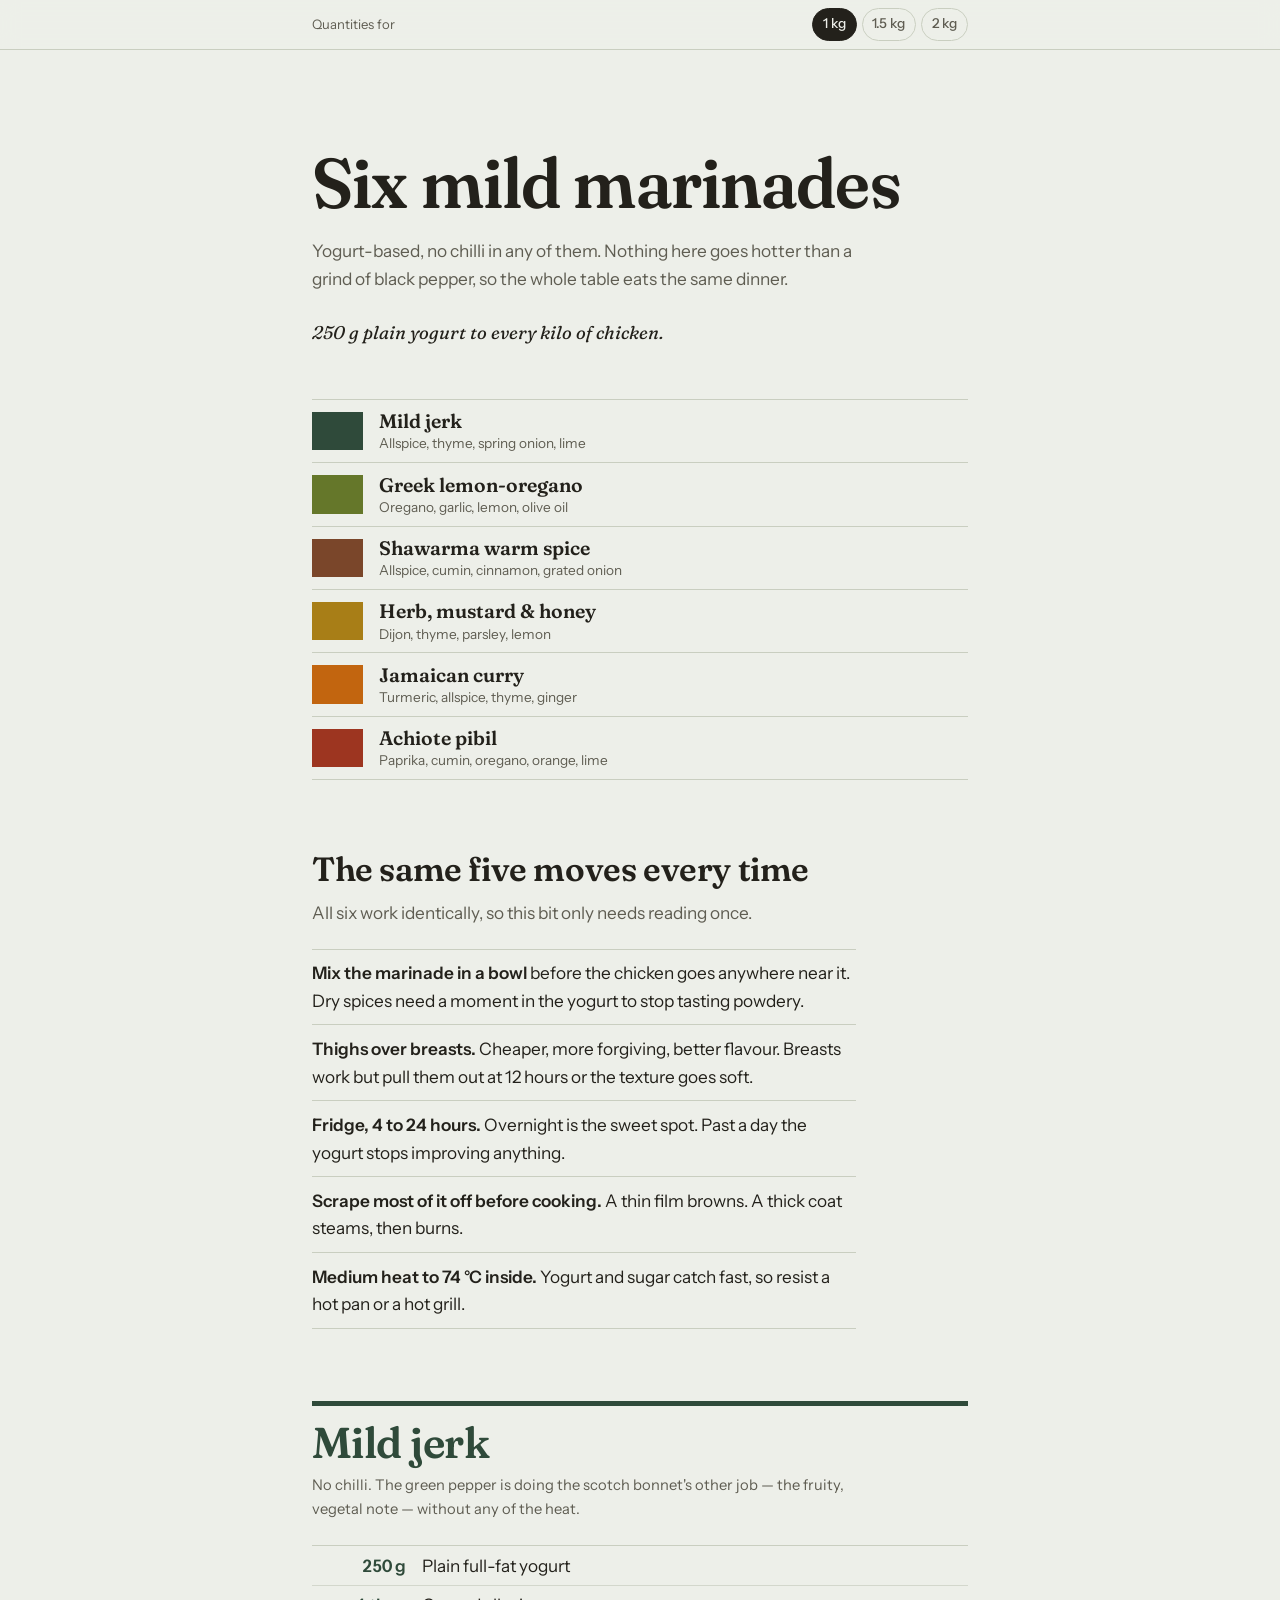
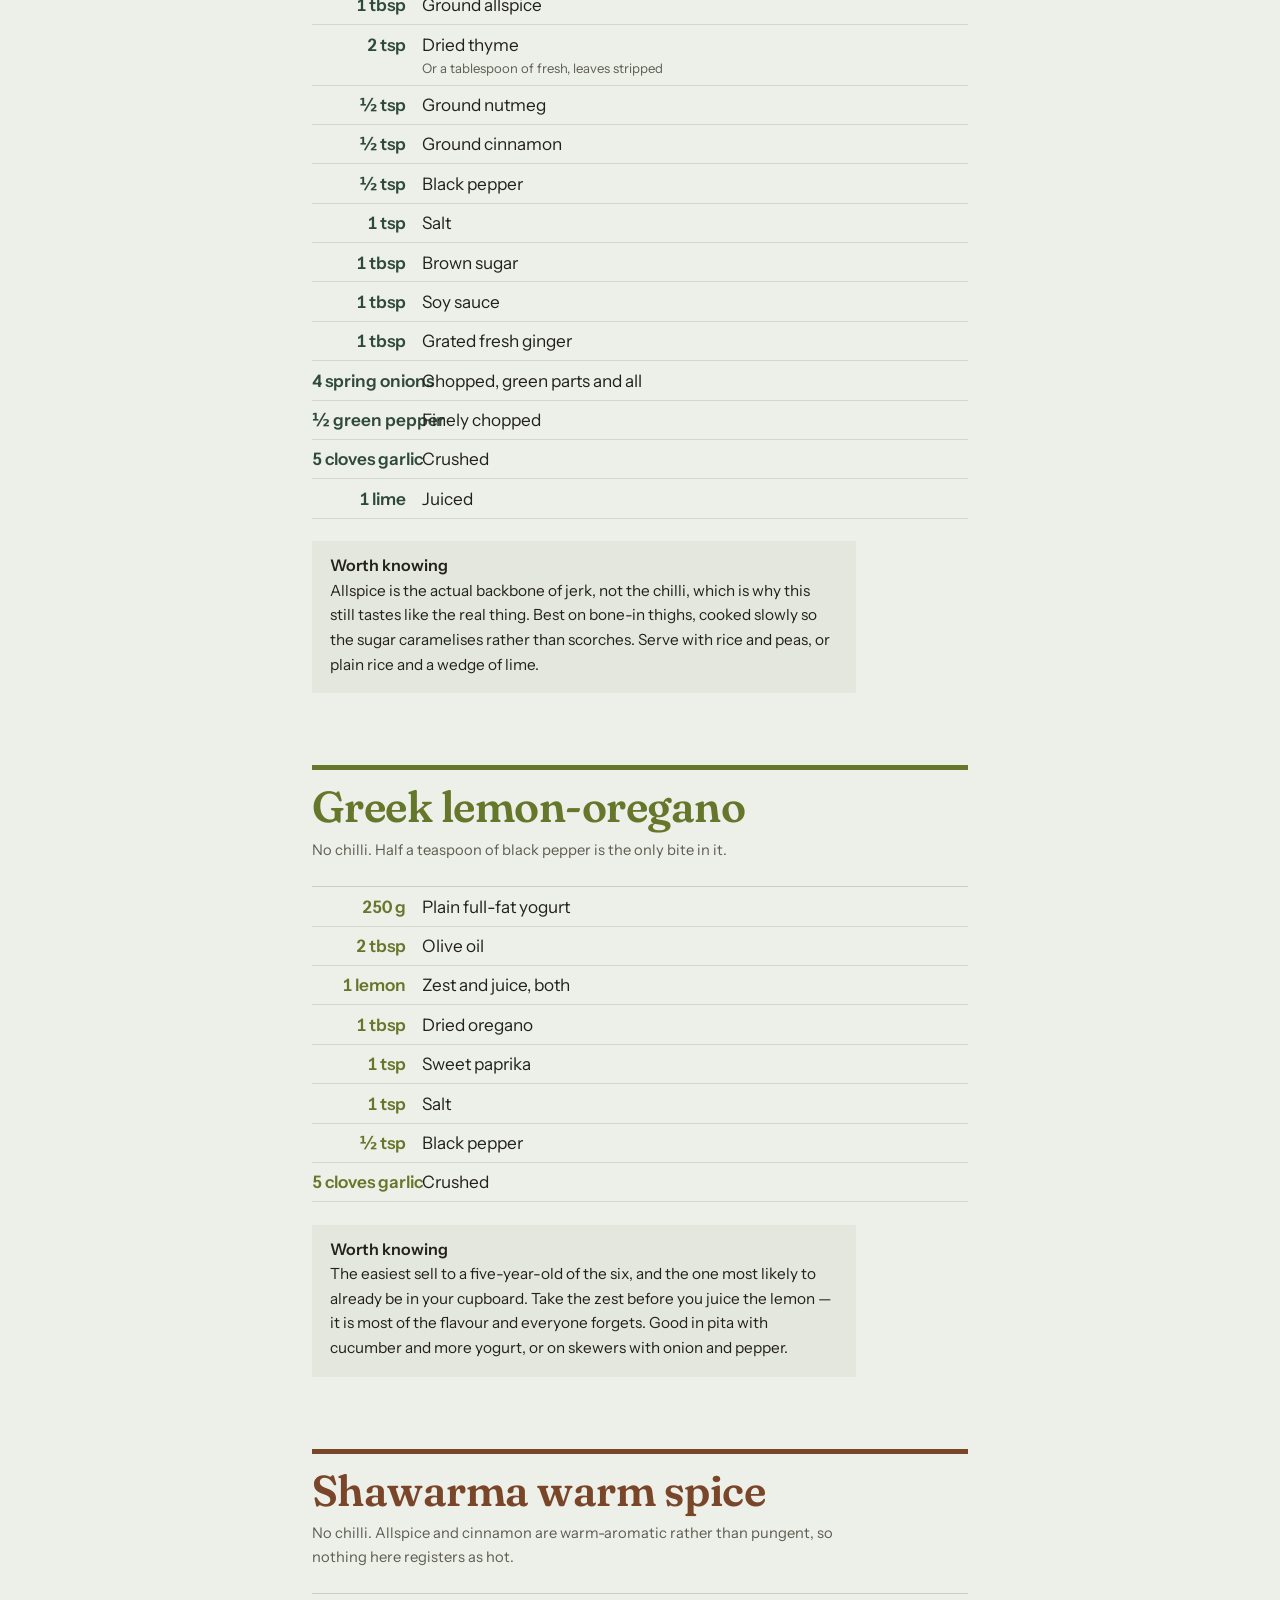
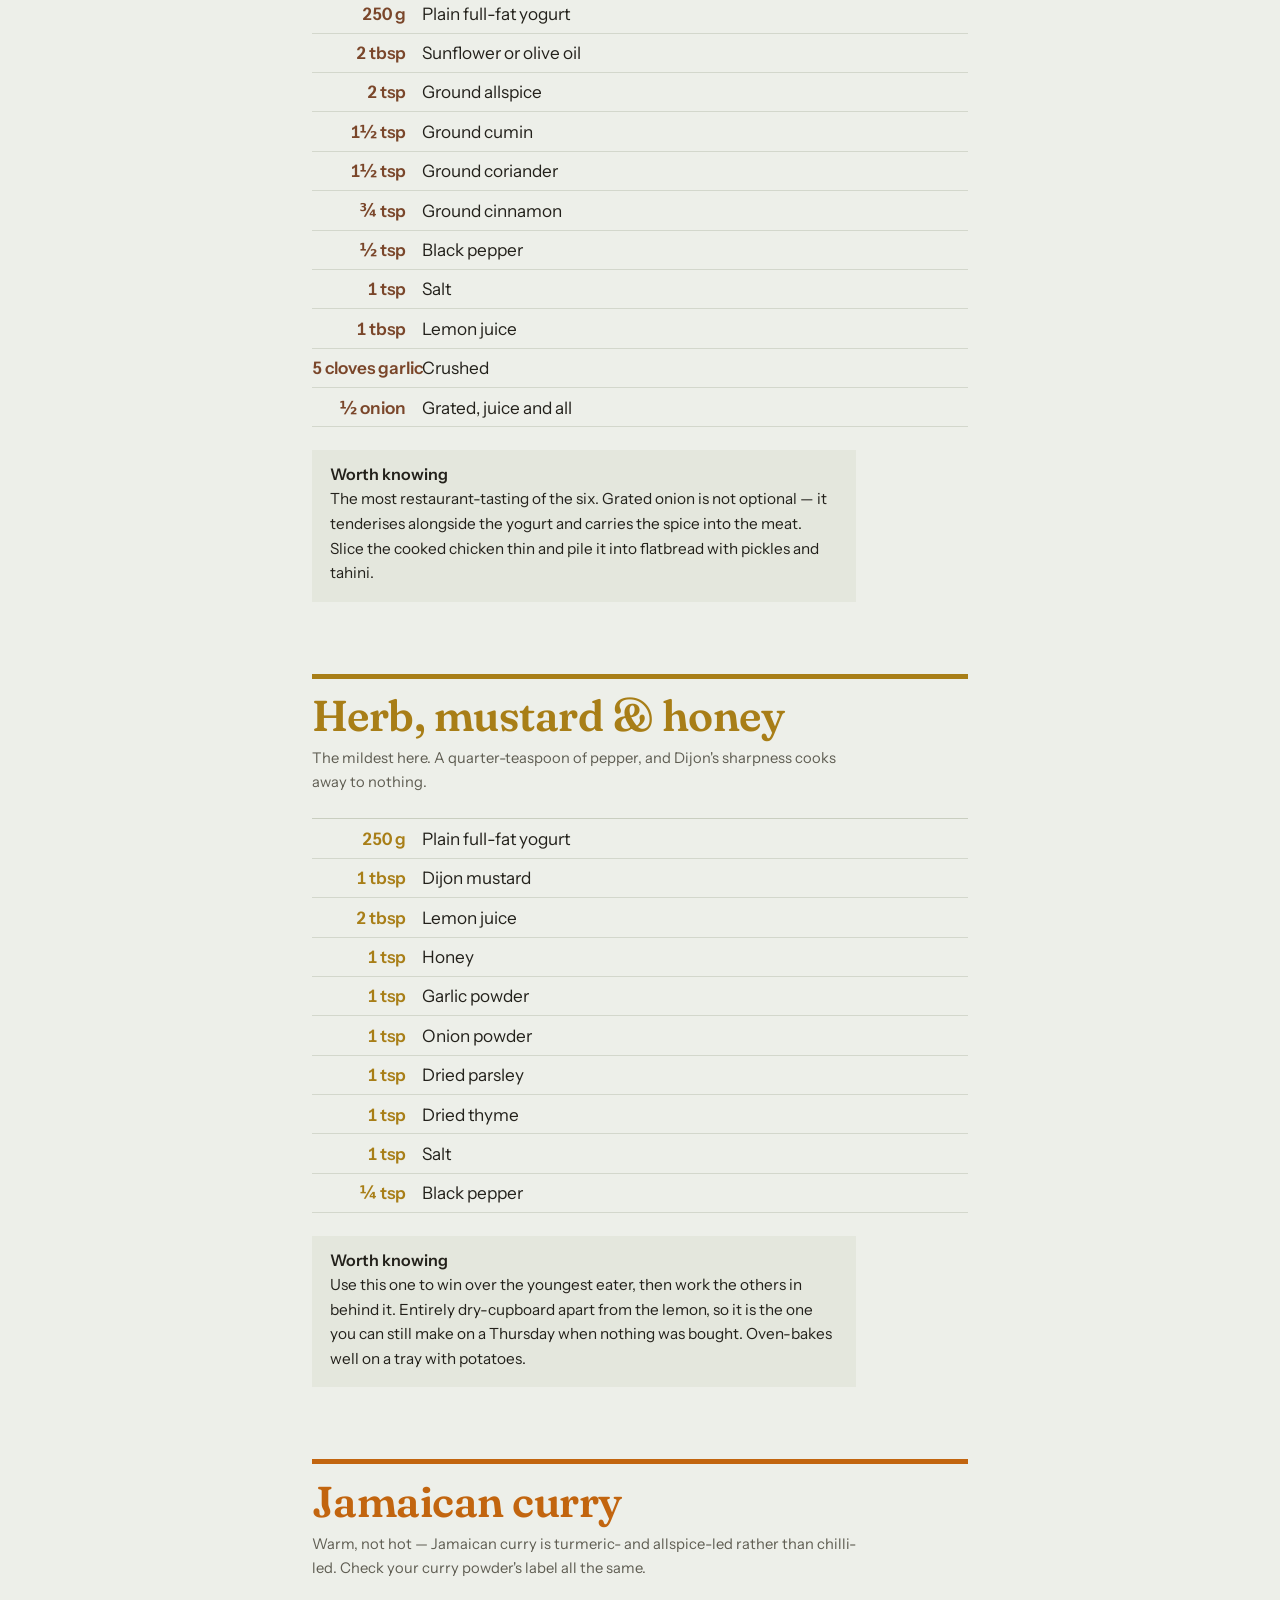
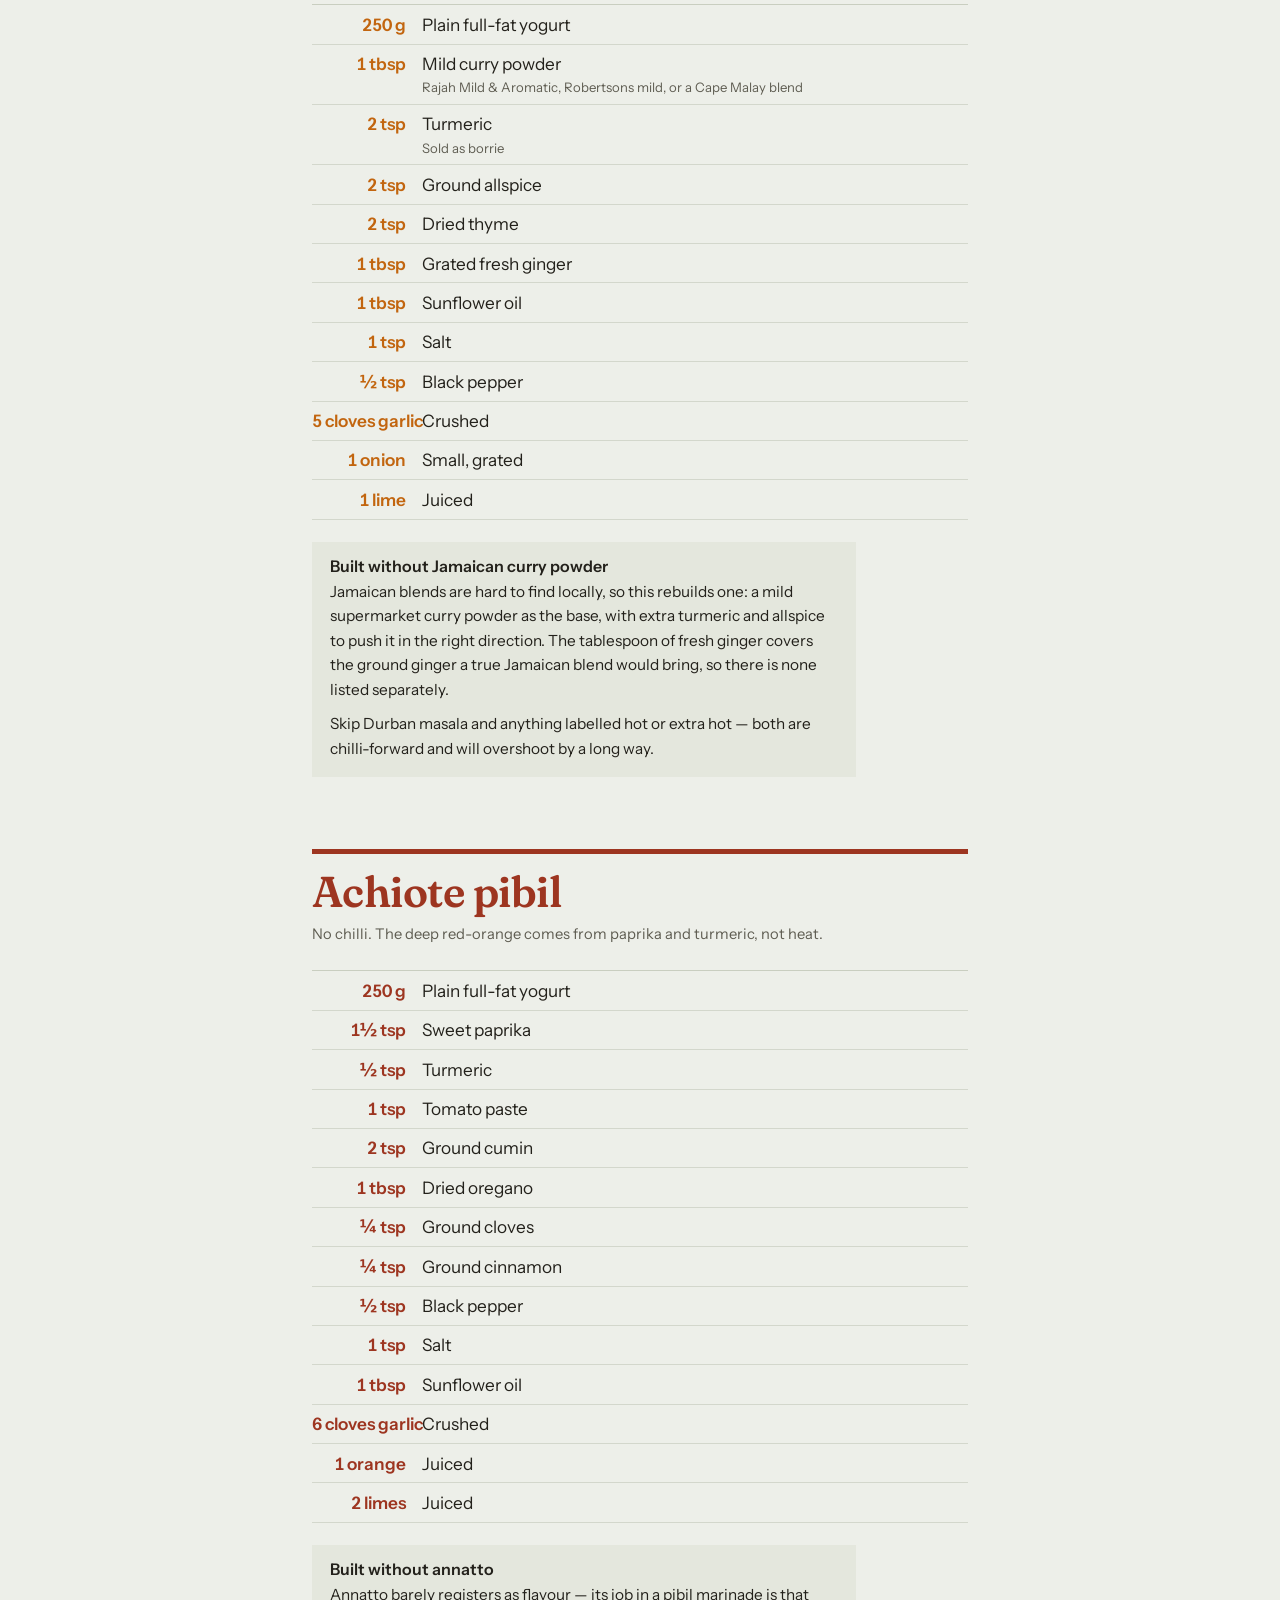
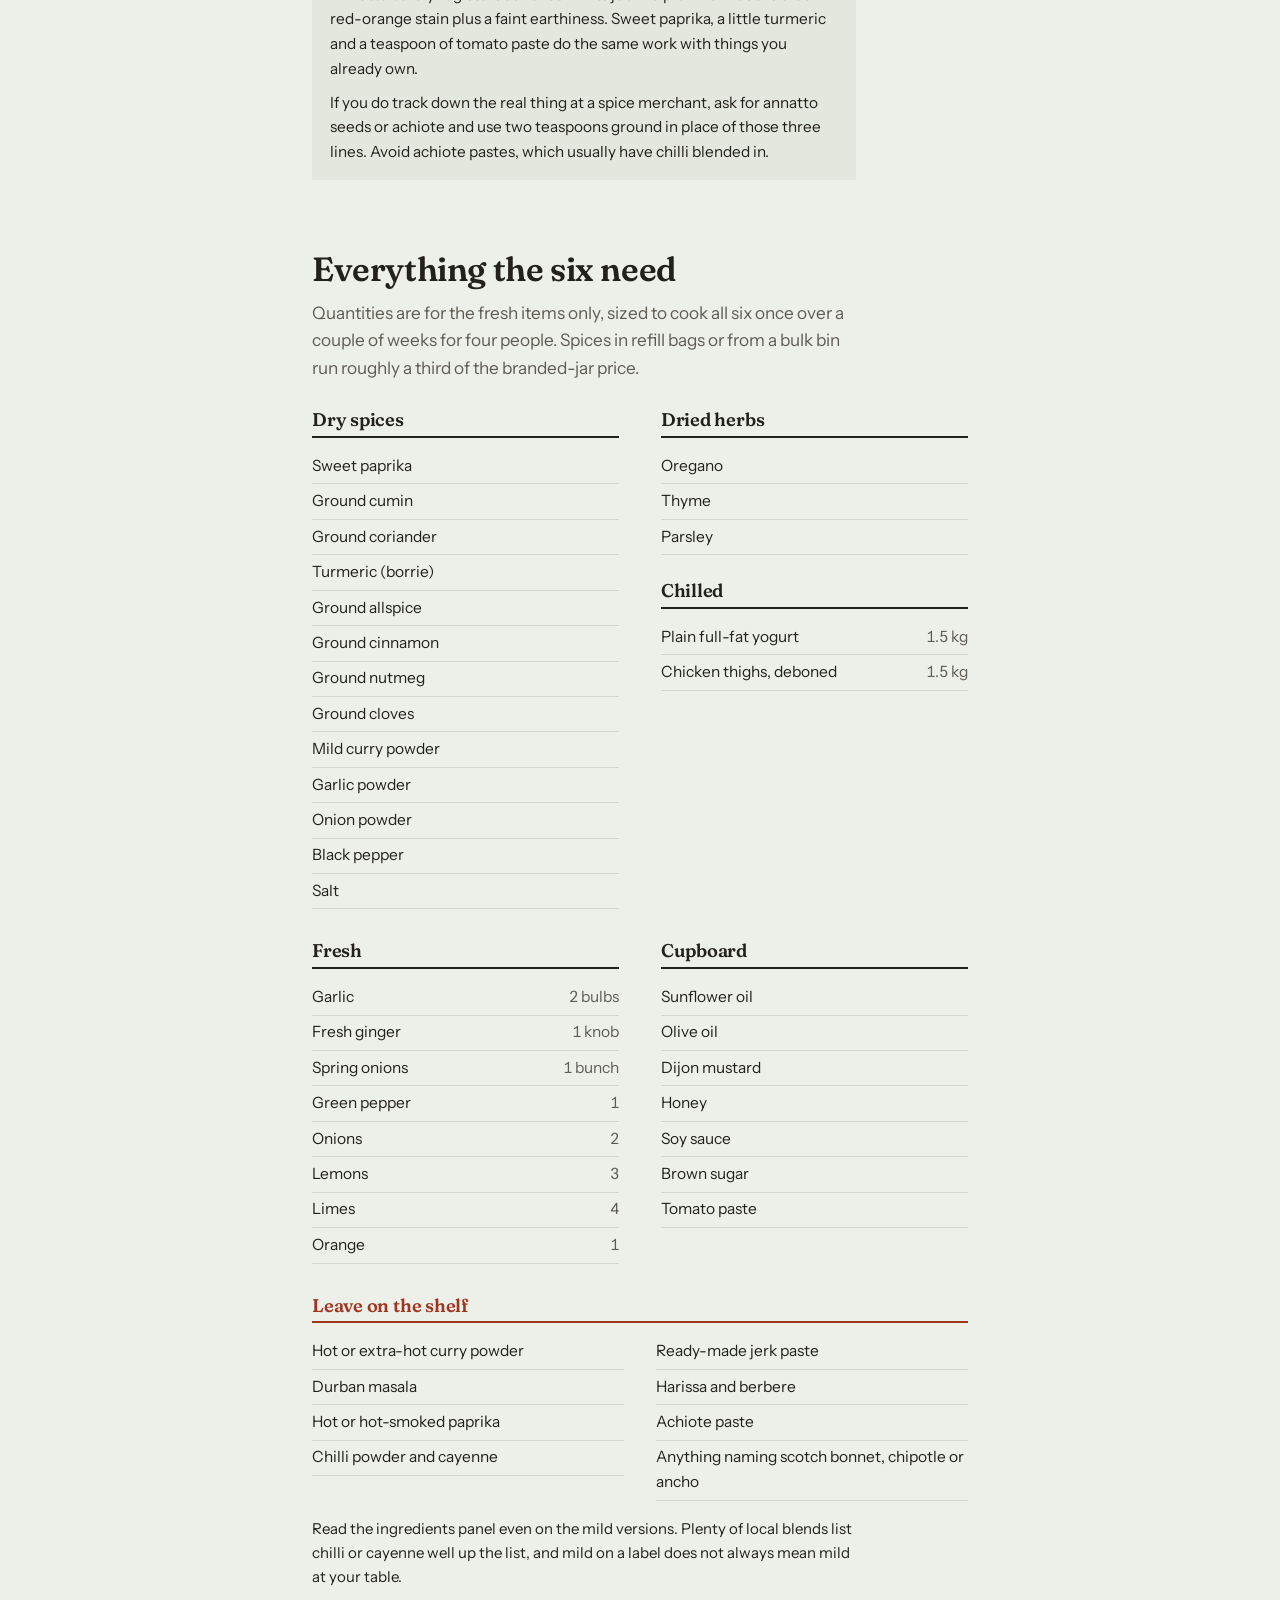
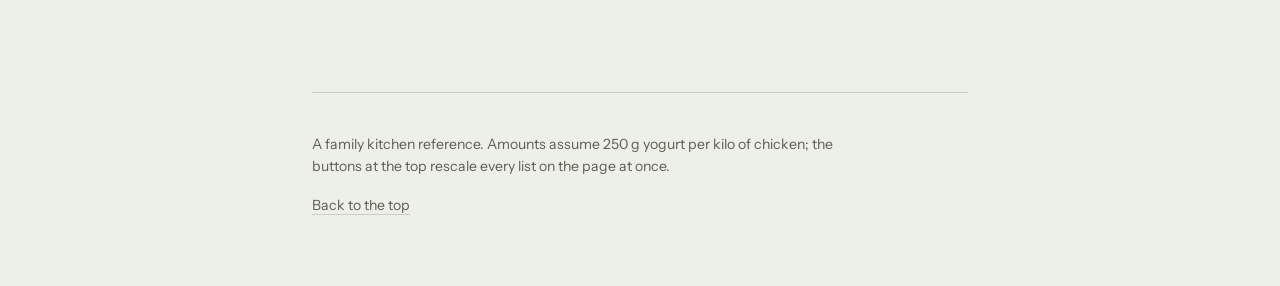
==== index.html @ 97ae7798 "Add files via upload" ====
<!DOCTYPE html>
<html lang="en-ZA">
<head>
<meta charset="utf-8">
<meta name="viewport" content="width=device-width, initial-scale=1">
<title>Six mild yogurt marinades</title>
<meta name="description" content="Six yogurt-based chicken marinades with no chilli — mild jerk, Greek lemon-oregano, shawarma spice, herb-mustard-honey, Jamaican curry and achiote pibil — with a full pantry list.">
<link rel="preconnect" href="https://fonts.googleapis.com">
<link rel="preconnect" href="https://fonts.gstatic.com" crossorigin>
<link href="https://fonts.googleapis.com/css2?family=Fraunces:ital,opsz,wght,SOFT,WONK@0,9..144,400..700,50,1;1,9..144,400..600,50,1&family=Instrument+Sans:wght@400;500;600&display=swap" rel="stylesheet">
<style>
  :root{
    --paper:#edefe9;
    --panel:#e4e7dd;
    --ink:#23211b;
    --ink-2:#5f5d52;
    --rule:#c9cec0;

    --jerk:#2f4a3a;
    --greek:#65772a;
    --shawarma:#7a462a;
    --honey:#a87e17;
    --curry:#c2650f;
    --achiote:#9d3520;

    --display:"Fraunces",Georgia,serif;
    --body:"Instrument Sans",system-ui,-apple-system,"Segoe UI",sans-serif;

    --measure:34rem;
    --pad:clamp(1.15rem,4vw,2.5rem);
  }

  *{box-sizing:border-box}
  html{-webkit-text-size-adjust:100%}
  html:focus-within{scroll-behavior:smooth}

  body{
    margin:0;
    background:var(--paper);
    color:var(--ink);
    font-family:var(--body);
    font-size:clamp(1rem,.97rem + .2vw,1.075rem);
    line-height:1.6;
    -webkit-font-smoothing:antialiased;
  }

  .wrap{max-width:46rem;margin:0 auto;padding:0 var(--pad)}
  p{max-width:var(--measure)}

  h1,h2,h3{
    font-family:var(--display);
    font-variation-settings:"SOFT" 50,"WONK" 1;
    font-weight:600;
    line-height:1.05;
    letter-spacing:-.012em;
    margin:0;
    text-wrap:balance;
  }

  a{color:inherit}
  :focus-visible{outline:2.5px solid var(--ink);outline-offset:3px;border-radius:2px}

  /* ---------- sticky utility bar ---------- */
  .bar{
    position:sticky;top:0;z-index:20;
    background:color-mix(in srgb,var(--paper) 88%,transparent);
    backdrop-filter:blur(9px);
    border-bottom:1px solid var(--rule);
  }
  .bar-in{
    max-width:46rem;margin:0 auto;padding:.5rem var(--pad);
    display:flex;align-items:center;justify-content:space-between;gap:1rem;
  }
  .bar-label{font-size:.82rem;color:var(--ink-2)}
  .scale{display:flex;gap:.3rem}
  .scale button{
    font:inherit;font-size:.85rem;font-weight:500;
    padding:.28rem .62rem;
    border:1px solid var(--rule);
    background:transparent;color:var(--ink-2);
    border-radius:999px;cursor:pointer;
    transition:background .15s,color .15s,border-color .15s;
  }
  .scale button:hover{border-color:var(--ink-2)}
  .scale button[aria-pressed="true"]{
    background:var(--ink);color:var(--paper);border-color:var(--ink);
  }

  /* ---------- hero ---------- */
  header.hero{padding:clamp(3rem,9vw,6rem) 0 0}
  h1{font-size:clamp(2.5rem,9vw,4.4rem)}
  .standfirst{
    margin:1.1rem 0 0;
    font-size:1.08rem;
    color:var(--ink-2);
  }
  .ratio{
    margin:1.6rem 0 0;
    font-family:var(--display);
    font-variation-settings:"SOFT" 50,"WONK" 1;
    font-style:italic;
    font-size:1.15rem;
    color:var(--ink);
  }

  /* ---------- swatch index ---------- */
  .index{margin:clamp(2.2rem,6vw,3.2rem) 0 0;border-top:1px solid var(--rule)}
  .index a{
    display:grid;
    grid-template-columns:3.2rem 1fr;
    align-items:center;
    gap:1rem;
    padding:.65rem 0;
    border-bottom:1px solid var(--rule);
    text-decoration:none;
  }
  .swatch{
    height:2.4rem;width:3.2rem;
    background:var(--c);
    transition:width .22s ease,transform .22s ease;
  }
  .index a:hover .swatch,.index a:focus-visible .swatch{width:4.6rem}
  .index a:hover .idx-name,.index a:focus-visible .idx-name{color:var(--c)}
  .idx-name{
    font-family:var(--display);
    font-variation-settings:"SOFT" 50,"WONK" 1;
    font-size:1.22rem;font-weight:600;line-height:1.2;
    transition:color .15s;
  }
  .idx-key{display:block;font-family:var(--body);font-size:.85rem;font-weight:400;color:var(--ink-2);margin-top:.12rem}

  /* ---------- generic sections ---------- */
  section{padding:clamp(2.8rem,8vw,4.5rem) 0 0}
  section > h2{font-size:clamp(1.6rem,4.6vw,2.1rem)}
  .lede{margin-top:.7rem;color:var(--ink-2)}

  .basics{margin:1.4rem 0 0;padding:0;list-style:none;max-width:var(--measure)}
  .basics li{padding:.62rem 0;border-top:1px solid var(--rule)}
  .basics li:last-child{border-bottom:1px solid var(--rule)}
  .basics b{font-weight:600}

  /* ---------- recipe ---------- */
  .recipe{scroll-margin-top:4.2rem}
  .recipe-head{
    border-top:5px solid var(--c);
    padding-top:.9rem;
    margin-bottom:1.5rem;
  }
  .recipe h2{font-size:clamp(1.85rem,6vw,2.7rem);color:var(--c)}
  .heat{
    margin:.55rem 0 0;
    font-size:.92rem;color:var(--ink-2);
  }

  .ing{margin:0;padding:0}
  .ing div{
    display:grid;
    grid-template-columns:5.9rem 1fr;
    gap:.2rem 1rem;
    padding:.34rem 0;
    border-bottom:1px solid color-mix(in srgb,var(--rule) 70%,transparent);
  }
  .ing div:first-child{border-top:1px solid var(--rule)}
  .q{
    font-variant-numeric:tabular-nums;
    font-weight:600;
    color:var(--c);
    text-align:right;
    white-space:nowrap;
  }
  .n{margin:0}
  .sub{
    display:block;font-size:.82rem;color:var(--ink-2);
  }

  .note{
    margin:1.4rem 0 0;
    padding:1rem 1.15rem;
    background:var(--panel);
    max-width:var(--measure);
    font-size:.96rem;
  }
  .note h3{
    font-size:1rem;font-weight:600;margin-bottom:.3rem;
    font-family:var(--body);letter-spacing:0;
    font-variation-settings:normal;
  }
  .note p{margin:0}
  .note p + p{margin-top:.6rem}

  /* ---------- pantry ---------- */
  .pantry{margin:1.8rem 0 0;display:grid;gap:1.9rem}
  @media(min-width:38rem){.pantry{grid-template-columns:1fr 1fr;gap:2rem 2.6rem}}
  .pantry h3{
    font-size:1.15rem;
    padding-bottom:.4rem;
    border-bottom:2px solid var(--ink);
  }
  .pantry ul{margin:.7rem 0 0;padding:0;list-style:none}
  .pantry li{
    padding:.3rem 0;
    border-bottom:1px solid color-mix(in srgb,var(--rule) 70%,transparent);
    font-size:.97rem;
    display:flex;justify-content:space-between;gap:1rem;
  }
  .pantry li span{color:var(--ink-2);font-variant-numeric:tabular-nums;white-space:nowrap}
  .avoid{grid-column:1/-1}
  .avoid h3{border-bottom-color:var(--achiote);color:var(--achiote)}
  .avoid ul{columns:2;column-gap:2rem}
  @media(max-width:30rem){.avoid ul{columns:1}}
  .avoid li{display:block;break-inside:avoid}

  /* ---------- footer ---------- */
  footer{
    margin-top:clamp(3.5rem,9vw,5.5rem);
    border-top:1px solid var(--rule);
    padding:1.6rem 0 3.5rem;
    font-size:.88rem;color:var(--ink-2);
  }
  footer p{max-width:var(--measure)}
  .totop{text-decoration:none;border-bottom:1px solid var(--rule)}

  @media(prefers-reduced-motion:reduce){
    html:focus-within{scroll-behavior:auto}
    *{transition:none!important}
  }

  @media print{
    .bar,.index,footer{display:none}
    body{background:#fff;color:#000;font-size:10.5pt}
    .recipe,section{break-inside:avoid;padding-top:1.4rem}
    .recipe h2{color:#000}
    .q{color:#000}
    .note{background:#f2f2f2}
  }
</style>
</head>
<body>

<div class="bar">
  <div class="bar-in">
    <span class="bar-label">Quantities for</span>
    <div class="scale" role="group" aria-label="Batch size">
      <button type="button" data-scale="1" aria-pressed="true">1 kg</button>
      <button type="button" data-scale="1.5" aria-pressed="false">1.5 kg</button>
      <button type="button" data-scale="2" aria-pressed="false">2 kg</button>
    </div>
  </div>
</div>

<div class="wrap">

<header class="hero">
  <h1>Six mild marinades</h1>
  <p class="standfirst">Yogurt-based, no chilli in any of them. Nothing here goes hotter than a grind of black pepper, so the whole table eats the same dinner.</p>
  <p class="ratio">250&nbsp;g plain yogurt to every kilo of chicken.</p>

  <nav class="index" aria-label="The marinades">
    <a href="#jerk" style="--c:var(--jerk)">
      <span class="swatch" aria-hidden="true"></span>
      <span class="idx-name">Mild jerk<span class="idx-key">Allspice, thyme, spring onion, lime</span></span>
    </a>
    <a href="#greek" style="--c:var(--greek)">
      <span class="swatch" aria-hidden="true"></span>
      <span class="idx-name">Greek lemon-oregano<span class="idx-key">Oregano, garlic, lemon, olive oil</span></span>
    </a>
    <a href="#shawarma" style="--c:var(--shawarma)">
      <span class="swatch" aria-hidden="true"></span>
      <span class="idx-name">Shawarma warm spice<span class="idx-key">Allspice, cumin, cinnamon, grated onion</span></span>
    </a>
    <a href="#honey" style="--c:var(--honey)">
      <span class="swatch" aria-hidden="true"></span>
      <span class="idx-name">Herb, mustard &amp; honey<span class="idx-key">Dijon, thyme, parsley, lemon</span></span>
    </a>
    <a href="#curry" style="--c:var(--curry)">
      <span class="swatch" aria-hidden="true"></span>
      <span class="idx-name">Jamaican curry<span class="idx-key">Turmeric, allspice, thyme, ginger</span></span>
    </a>
    <a href="#achiote" style="--c:var(--achiote)">
      <span class="swatch" aria-hidden="true"></span>
      <span class="idx-name">Achiote pibil<span class="idx-key">Paprika, cumin, oregano, orange, lime</span></span>
    </a>
  </nav>
</header>

<section id="basics">
  <h2>The same five moves every time</h2>
  <p class="lede">All six work identically, so this bit only needs reading once.</p>
  <ul class="basics">
    <li><b>Mix the marinade in a bowl</b> before the chicken goes anywhere near it. Dry spices need a moment in the yogurt to stop tasting powdery.</li>
    <li><b>Thighs over breasts.</b> Cheaper, more forgiving, better flavour. Breasts work but pull them out at 12 hours or the texture goes soft.</li>
    <li><b>Fridge, 4 to 24 hours.</b> Overnight is the sweet spot. Past a day the yogurt stops improving anything.</li>
    <li><b>Scrape most of it off before cooking.</b> A thin film browns. A thick coat steams, then burns.</li>
    <li><b>Medium heat to 74&nbsp;°C inside.</b> Yogurt and sugar catch fast, so resist a hot pan or a hot grill.</li>
  </ul>
</section>

<section class="recipe" id="jerk" style="--c:var(--jerk)">
  <div class="recipe-head">
    <h2>Mild jerk</h2>
    <p class="heat">No chilli. The green pepper is doing the scotch bonnet's other job — the fruity, vegetal note — without any of the heat.</p>
  </div>
  <div class="ing">
    <div><span class="q" data-q="250" data-u="g" data-r="mass">250 g</span><p class="n">Plain full-fat yogurt</p></div>
    <div><span class="q" data-q="1" data-u="tbsp" data-r="spoon">1 tbsp</span><p class="n">Ground allspice</p></div>
    <div><span class="q" data-q="2" data-u="tsp" data-r="spoon">2 tsp</span><p class="n">Dried thyme <span class="sub">Or a tablespoon of fresh, leaves stripped</span></p></div>
    <div><span class="q" data-q="0.5" data-u="tsp" data-r="spoon">½ tsp</span><p class="n">Ground nutmeg</p></div>
    <div><span class="q" data-q="0.5" data-u="tsp" data-r="spoon">½ tsp</span><p class="n">Ground cinnamon</p></div>
    <div><span class="q" data-q="0.5" data-u="tsp" data-r="spoon">½ tsp</span><p class="n">Black pepper</p></div>
    <div><span class="q" data-q="1" data-u="tsp" data-r="spoon">1 tsp</span><p class="n">Salt</p></div>
    <div><span class="q" data-q="1" data-u="tbsp" data-r="spoon">1 tbsp</span><p class="n">Brown sugar</p></div>
    <div><span class="q" data-q="1" data-u="tbsp" data-r="spoon">1 tbsp</span><p class="n">Soy sauce</p></div>
    <div><span class="q" data-q="1" data-u="tbsp" data-r="spoon">1 tbsp</span><p class="n">Grated fresh ginger</p></div>
    <div><span class="q" data-q="4" data-u="spring onions" data-u1="spring onion" data-r="whole">4 spring onions</span><p class="n">Chopped, green parts and all</p></div>
    <div><span class="q" data-q="0.5" data-u="green pepper" data-r="half">½ green pepper</span><p class="n">Finely chopped</p></div>
    <div><span class="q" data-q="5" data-u="cloves garlic" data-u1="clove garlic" data-r="whole">5 cloves garlic</span><p class="n">Crushed</p></div>
    <div><span class="q" data-q="1" data-u="limes" data-u1="lime" data-r="whole">1 lime</span><p class="n">Juiced</p></div>
  </div>
  <div class="note">
    <h3>Worth knowing</h3>
    <p>Allspice is the actual backbone of jerk, not the chilli, which is why this still tastes like the real thing. Best on bone-in thighs, cooked slowly so the sugar caramelises rather than scorches. Serve with rice and peas, or plain rice and a wedge of lime.</p>
  </div>
</section>

<section class="recipe" id="greek" style="--c:var(--greek)">
  <div class="recipe-head">
    <h2>Greek lemon-oregano</h2>
    <p class="heat">No chilli. Half a teaspoon of black pepper is the only bite in it.</p>
  </div>
  <div class="ing">
    <div><span class="q" data-q="250" data-u="g" data-r="mass">250 g</span><p class="n">Plain full-fat yogurt</p></div>
    <div><span class="q" data-q="2" data-u="tbsp" data-r="spoon">2 tbsp</span><p class="n">Olive oil</p></div>
    <div><span class="q" data-q="1" data-u="lemons" data-u1="lemon" data-r="whole">1 lemon</span><p class="n">Zest and juice, both</p></div>
    <div><span class="q" data-q="1" data-u="tbsp" data-r="spoon">1 tbsp</span><p class="n">Dried oregano</p></div>
    <div><span class="q" data-q="1" data-u="tsp" data-r="spoon">1 tsp</span><p class="n">Sweet paprika</p></div>
    <div><span class="q" data-q="1" data-u="tsp" data-r="spoon">1 tsp</span><p class="n">Salt</p></div>
    <div><span class="q" data-q="0.5" data-u="tsp" data-r="spoon">½ tsp</span><p class="n">Black pepper</p></div>
    <div><span class="q" data-q="5" data-u="cloves garlic" data-u1="clove garlic" data-r="whole">5 cloves garlic</span><p class="n">Crushed</p></div>
  </div>
  <div class="note">
    <h3>Worth knowing</h3>
    <p>The easiest sell to a five-year-old of the six, and the one most likely to already be in your cupboard. Take the zest before you juice the lemon — it is most of the flavour and everyone forgets. Good in pita with cucumber and more yogurt, or on skewers with onion and pepper.</p>
  </div>
</section>

<section class="recipe" id="shawarma" style="--c:var(--shawarma)">
  <div class="recipe-head">
    <h2>Shawarma warm spice</h2>
    <p class="heat">No chilli. Allspice and cinnamon are warm-aromatic rather than pungent, so nothing here registers as hot.</p>
  </div>
  <div class="ing">
    <div><span class="q" data-q="250" data-u="g" data-r="mass">250 g</span><p class="n">Plain full-fat yogurt</p></div>
    <div><span class="q" data-q="2" data-u="tbsp" data-r="spoon">2 tbsp</span><p class="n">Sunflower or olive oil</p></div>
    <div><span class="q" data-q="2" data-u="tsp" data-r="spoon">2 tsp</span><p class="n">Ground allspice</p></div>
    <div><span class="q" data-q="1.5" data-u="tsp" data-r="spoon">1½ tsp</span><p class="n">Ground cumin</p></div>
    <div><span class="q" data-q="1.5" data-u="tsp" data-r="spoon">1½ tsp</span><p class="n">Ground coriander</p></div>
    <div><span class="q" data-q="0.75" data-u="tsp" data-r="spoon">¾ tsp</span><p class="n">Ground cinnamon</p></div>
    <div><span class="q" data-q="0.5" data-u="tsp" data-r="spoon">½ tsp</span><p class="n">Black pepper</p></div>
    <div><span class="q" data-q="1" data-u="tsp" data-r="spoon">1 tsp</span><p class="n">Salt</p></div>
    <div><span class="q" data-q="1" data-u="tbsp" data-r="spoon">1 tbsp</span><p class="n">Lemon juice</p></div>
    <div><span class="q" data-q="5" data-u="cloves garlic" data-u1="clove garlic" data-r="whole">5 cloves garlic</span><p class="n">Crushed</p></div>
    <div><span class="q" data-q="0.5" data-u="onion" data-r="half">½ onion</span><p class="n">Grated, juice and all</p></div>
  </div>
  <div class="note">
    <h3>Worth knowing</h3>
    <p>The most restaurant-tasting of the six. Grated onion is not optional — it tenderises alongside the yogurt and carries the spice into the meat. Slice the cooked chicken thin and pile it into flatbread with pickles and tahini.</p>
  </div>
</section>

<section class="recipe" id="honey" style="--c:var(--honey)">
  <div class="recipe-head">
    <h2>Herb, mustard &amp; honey</h2>
    <p class="heat">The mildest here. A quarter-teaspoon of pepper, and Dijon's sharpness cooks away to nothing.</p>
  </div>
  <div class="ing">
    <div><span class="q" data-q="250" data-u="g" data-r="mass">250 g</span><p class="n">Plain full-fat yogurt</p></div>
    <div><span class="q" data-q="1" data-u="tbsp" data-r="spoon">1 tbsp</span><p class="n">Dijon mustard</p></div>
    <div><span class="q" data-q="2" data-u="tbsp" data-r="spoon">2 tbsp</span><p class="n">Lemon juice</p></div>
    <div><span class="q" data-q="1" data-u="tsp" data-r="spoon">1 tsp</span><p class="n">Honey</p></div>
    <div><span class="q" data-q="1" data-u="tsp" data-r="spoon">1 tsp</span><p class="n">Garlic powder</p></div>
    <div><span class="q" data-q="1" data-u="tsp" data-r="spoon">1 tsp</span><p class="n">Onion powder</p></div>
    <div><span class="q" data-q="1" data-u="tsp" data-r="spoon">1 tsp</span><p class="n">Dried parsley</p></div>
    <div><span class="q" data-q="1" data-u="tsp" data-r="spoon">1 tsp</span><p class="n">Dried thyme</p></div>
    <div><span class="q" data-q="1" data-u="tsp" data-r="spoon">1 tsp</span><p class="n">Salt</p></div>
    <div><span class="q" data-q="0.25" data-u="tsp" data-r="spoon">¼ tsp</span><p class="n">Black pepper</p></div>
  </div>
  <div class="note">
    <h3>Worth knowing</h3>
    <p>Use this one to win over the youngest eater, then work the others in behind it. Entirely dry-cupboard apart from the lemon, so it is the one you can still make on a Thursday when nothing was bought. Oven-bakes well on a tray with potatoes.</p>
  </div>
</section>

<section class="recipe" id="curry" style="--c:var(--curry)">
  <div class="recipe-head">
    <h2>Jamaican curry</h2>
    <p class="heat">Warm, not hot — Jamaican curry is turmeric- and allspice-led rather than chilli-led. Check your curry powder's label all the same.</p>
  </div>
  <div class="ing">
    <div><span class="q" data-q="250" data-u="g" data-r="mass">250 g</span><p class="n">Plain full-fat yogurt</p></div>
    <div><span class="q" data-q="1" data-u="tbsp" data-r="spoon">1 tbsp</span><p class="n">Mild curry powder <span class="sub">Rajah Mild &amp; Aromatic, Robertsons mild, or a Cape Malay blend</span></p></div>
    <div><span class="q" data-q="2" data-u="tsp" data-r="spoon">2 tsp</span><p class="n">Turmeric <span class="sub">Sold as borrie</span></p></div>
    <div><span class="q" data-q="2" data-u="tsp" data-r="spoon">2 tsp</span><p class="n">Ground allspice</p></div>
    <div><span class="q" data-q="2" data-u="tsp" data-r="spoon">2 tsp</span><p class="n">Dried thyme</p></div>
    <div><span class="q" data-q="1" data-u="tbsp" data-r="spoon">1 tbsp</span><p class="n">Grated fresh ginger</p></div>
    <div><span class="q" data-q="1" data-u="tbsp" data-r="spoon">1 tbsp</span><p class="n">Sunflower oil</p></div>
    <div><span class="q" data-q="1" data-u="tsp" data-r="spoon">1 tsp</span><p class="n">Salt</p></div>
    <div><span class="q" data-q="0.5" data-u="tsp" data-r="spoon">½ tsp</span><p class="n">Black pepper</p></div>
    <div><span class="q" data-q="5" data-u="cloves garlic" data-u1="clove garlic" data-r="whole">5 cloves garlic</span><p class="n">Crushed</p></div>
    <div><span class="q" data-q="1" data-u="onions" data-u1="onion" data-r="whole">1 onion</span><p class="n">Small, grated</p></div>
    <div><span class="q" data-q="1" data-u="limes" data-u1="lime" data-r="whole">1 lime</span><p class="n">Juiced</p></div>
  </div>
  <div class="note">
    <h3>Built without Jamaican curry powder</h3>
    <p>Jamaican blends are hard to find locally, so this rebuilds one: a mild supermarket curry powder as the base, with extra turmeric and allspice to push it in the right direction. The tablespoon of fresh ginger covers the ground ginger a true Jamaican blend would bring, so there is none listed separately.</p>
    <p>Skip Durban masala and anything labelled hot or extra hot — both are chilli-forward and will overshoot by a long way.</p>
  </div>
</section>

<section class="recipe" id="achiote" style="--c:var(--achiote)">
  <div class="recipe-head">
    <h2>Achiote pibil</h2>
    <p class="heat">No chilli. The deep red-orange comes from paprika and turmeric, not heat.</p>
  </div>
  <div class="ing">
    <div><span class="q" data-q="250" data-u="g" data-r="mass">250 g</span><p class="n">Plain full-fat yogurt</p></div>
    <div><span class="q" data-q="1.5" data-u="tsp" data-r="spoon">1½ tsp</span><p class="n">Sweet paprika</p></div>
    <div><span class="q" data-q="0.5" data-u="tsp" data-r="spoon">½ tsp</span><p class="n">Turmeric</p></div>
    <div><span class="q" data-q="1" data-u="tsp" data-r="spoon">1 tsp</span><p class="n">Tomato paste</p></div>
    <div><span class="q" data-q="2" data-u="tsp" data-r="spoon">2 tsp</span><p class="n">Ground cumin</p></div>
    <div><span class="q" data-q="1" data-u="tbsp" data-r="spoon">1 tbsp</span><p class="n">Dried oregano</p></div>
    <div><span class="q" data-q="0.25" data-u="tsp" data-r="spoon">¼ tsp</span><p class="n">Ground cloves</p></div>
    <div><span class="q" data-q="0.25" data-u="tsp" data-r="spoon">¼ tsp</span><p class="n">Ground cinnamon</p></div>
    <div><span class="q" data-q="0.5" data-u="tsp" data-r="spoon">½ tsp</span><p class="n">Black pepper</p></div>
    <div><span class="q" data-q="1" data-u="tsp" data-r="spoon">1 tsp</span><p class="n">Salt</p></div>
    <div><span class="q" data-q="1" data-u="tbsp" data-r="spoon">1 tbsp</span><p class="n">Sunflower oil</p></div>
    <div><span class="q" data-q="6" data-u="cloves garlic" data-u1="clove garlic" data-r="whole">6 cloves garlic</span><p class="n">Crushed</p></div>
    <div><span class="q" data-q="1" data-u="oranges" data-u1="orange" data-r="whole">1 orange</span><p class="n">Juiced</p></div>
    <div><span class="q" data-q="2" data-u="limes" data-u1="lime" data-r="whole">2 limes</span><p class="n">Juiced</p></div>
  </div>
  <div class="note">
    <h3>Built without annatto</h3>
    <p>Annatto barely registers as flavour — its job in a pibil marinade is that red-orange stain plus a faint earthiness. Sweet paprika, a little turmeric and a teaspoon of tomato paste do the same work with things you already own.</p>
    <p>If you do track down the real thing at a spice merchant, ask for annatto seeds or achiote and use two teaspoons ground in place of those three lines. Avoid achiote pastes, which usually have chilli blended in.</p>
  </div>
</section>

<section id="pantry">
  <h2>Everything the six need</h2>
  <p class="lede">Quantities are for the fresh items only, sized to cook all six once over a couple of weeks for four people. Spices in refill bags or from a bulk bin run roughly a third of the branded-jar price.</p>

  <div class="pantry">
    <div>
      <h3>Dry spices</h3>
      <ul>
        <li>Sweet paprika</li>
        <li>Ground cumin</li>
        <li>Ground coriander</li>
        <li>Turmeric (borrie)</li>
        <li>Ground allspice</li>
        <li>Ground cinnamon</li>
        <li>Ground nutmeg</li>
        <li>Ground cloves</li>
        <li>Mild curry powder</li>
        <li>Garlic powder</li>
        <li>Onion powder</li>
        <li>Black pepper</li>
        <li>Salt</li>
      </ul>
    </div>

    <div>
      <h3>Dried herbs</h3>
      <ul>
        <li>Oregano</li>
        <li>Thyme</li>
        <li>Parsley</li>
      </ul>
      <h3 style="margin-top:1.6rem">Chilled</h3>
      <ul>
        <li>Plain full-fat yogurt <span>1.5 kg</span></li>
        <li>Chicken thighs, deboned <span>1.5 kg</span></li>
      </ul>
    </div>

    <div>
      <h3>Fresh</h3>
      <ul>
        <li>Garlic <span>2 bulbs</span></li>
        <li>Fresh ginger <span>1 knob</span></li>
        <li>Spring onions <span>1 bunch</span></li>
        <li>Green pepper <span>1</span></li>
        <li>Onions <span>2</span></li>
        <li>Lemons <span>3</span></li>
        <li>Limes <span>4</span></li>
        <li>Orange <span>1</span></li>
      </ul>
    </div>

    <div>
      <h3>Cupboard</h3>
      <ul>
        <li>Sunflower oil</li>
        <li>Olive oil</li>
        <li>Dijon mustard</li>
        <li>Honey</li>
        <li>Soy sauce</li>
        <li>Brown sugar</li>
        <li>Tomato paste</li>
      </ul>
    </div>

    <div class="avoid">
      <h3>Leave on the shelf</h3>
      <ul>
        <li>Hot or extra-hot curry powder</li>
        <li>Durban masala</li>
        <li>Hot or hot-smoked paprika</li>
        <li>Chilli powder and cayenne</li>
        <li>Ready-made jerk paste</li>
        <li>Harissa and berbere</li>
        <li>Achiote paste</li>
        <li>Anything naming scotch bonnet, chipotle or ancho</li>
      </ul>
      <p style="margin-top:1rem;font-size:.94rem">Read the ingredients panel even on the mild versions. Plenty of local blends list chilli or cayenne well up the list, and mild on a label does not always mean mild at your table.</p>
    </div>
  </div>
</section>

<footer>
  <p>A family kitchen reference. Amounts assume 250&nbsp;g yogurt per kilo of chicken; the buttons at the top rescale every list on the page at once.</p>
  <p style="margin-top:1rem"><a class="totop" href="#">Back to the top</a></p>
</footer>

</div>

<script>
(function(){
  var FRACTIONS = {0:'', 0.25:'\u00bc', 0.5:'\u00bd', 0.75:'\u00be'};

  function render(value, rule){
    if(rule === 'mass'){
      return String(Math.round(value / 5) * 5);
    }
    var step = (rule === 'whole') ? 1 : (rule === 'half' ? 0.5 : 0.25);
    var rounded = Math.round(value / step) * step;
    if(rounded < step) rounded = step;
    var whole = Math.floor(rounded + 1e-9);
    var frac = Math.round((rounded - whole) * 100) / 100;
    var glyph = FRACTIONS[frac] || '';
    if(whole === 0) return glyph || '0';
    return whole + glyph;
  }

  var cells = Array.prototype.slice.call(document.querySelectorAll('.q'));
  var buttons = Array.prototype.slice.call(document.querySelectorAll('[data-scale]'));

  function apply(scale){
    cells.forEach(function(cell){
      var base = parseFloat(cell.getAttribute('data-q'));
      if(isNaN(base)) return;
      var rule = cell.getAttribute('data-r') || 'spoon';
      var unit = cell.getAttribute('data-u') || '';
      var singular = cell.getAttribute('data-u1');
      var scaled = base * scale;
      var text = render(scaled, rule);
      var numeric = parseFloat(text) || (text.indexOf('\u00bd') === 0 ? 0.5 : 1);
      var label = (singular && numeric <= 1) ? singular : unit;
      cell.textContent = label ? text + ' ' + label : text;
    });
  }

  buttons.forEach(function(button){
    button.addEventListener('click', function(){
      buttons.forEach(function(other){
        other.setAttribute('aria-pressed', String(other === button));
      });
      apply(parseFloat(button.getAttribute('data-scale')));
    });
  });
})();
</script>

</body>
</html>
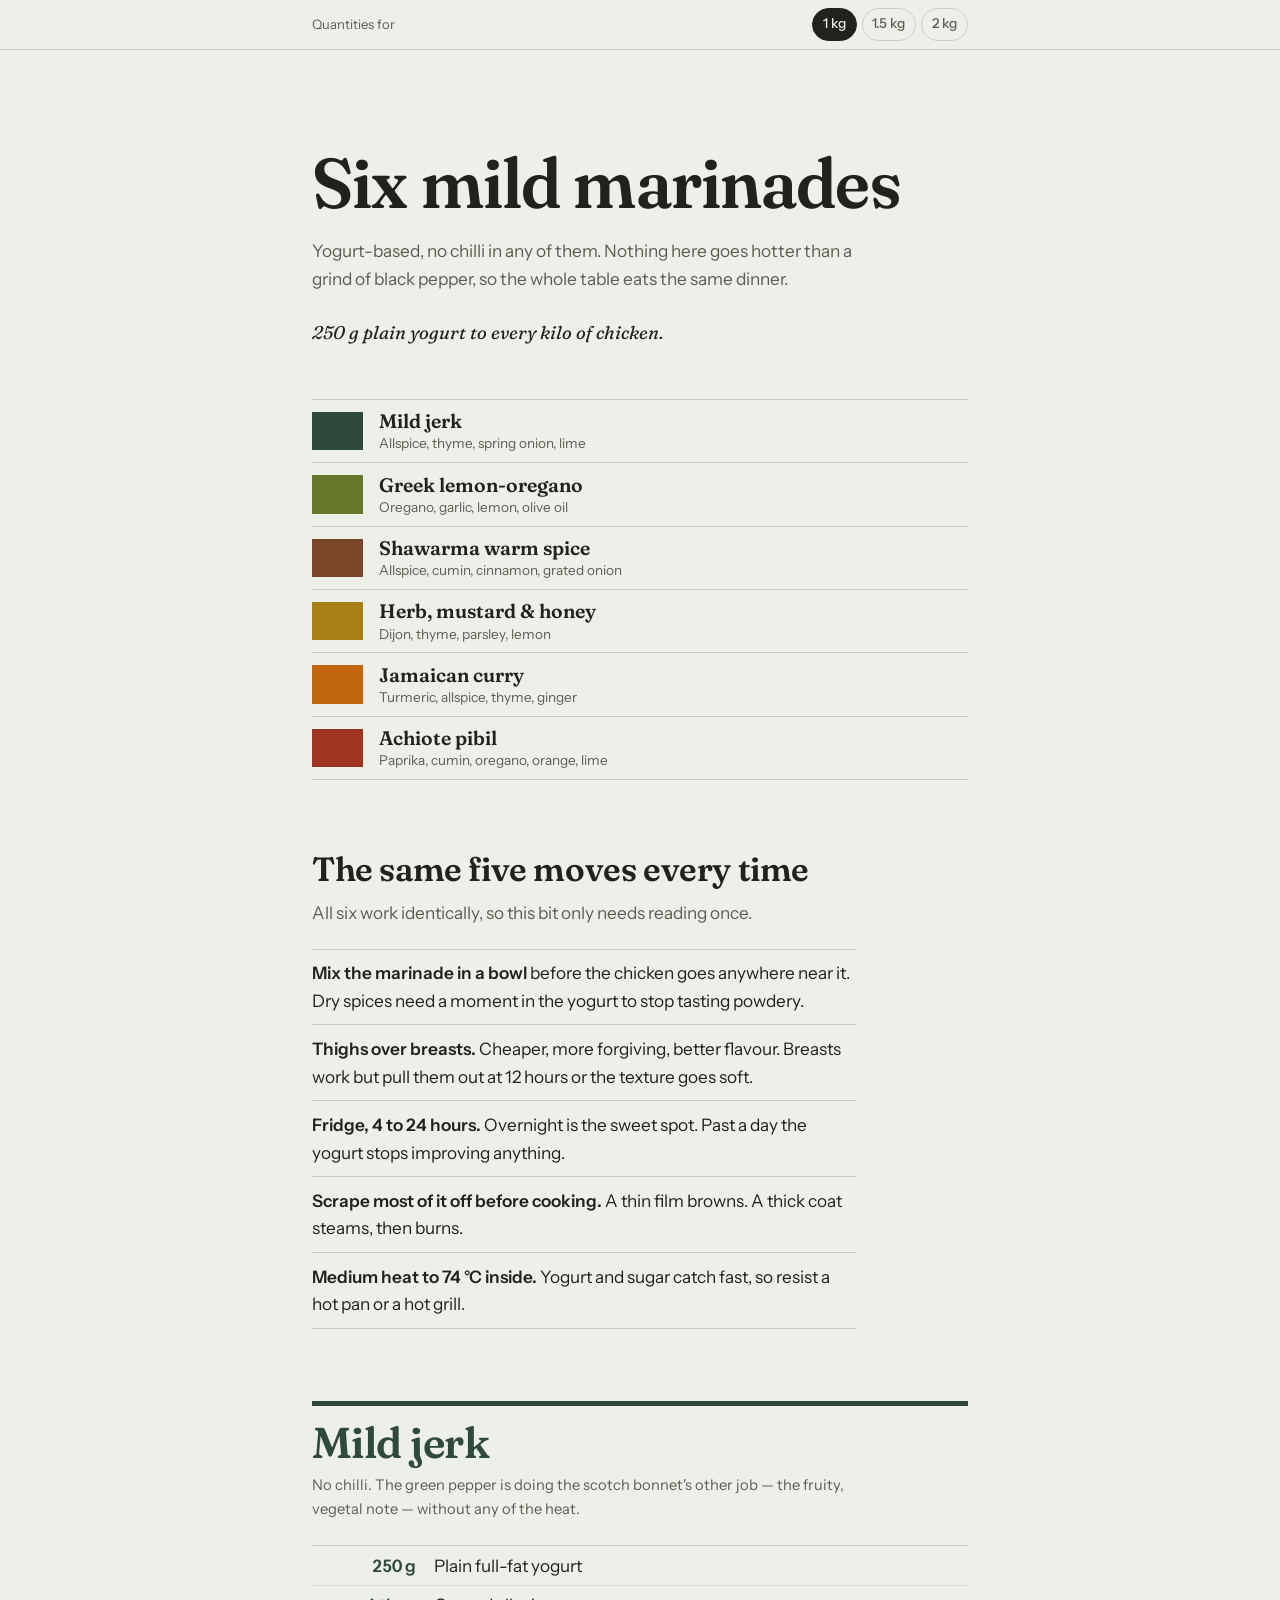
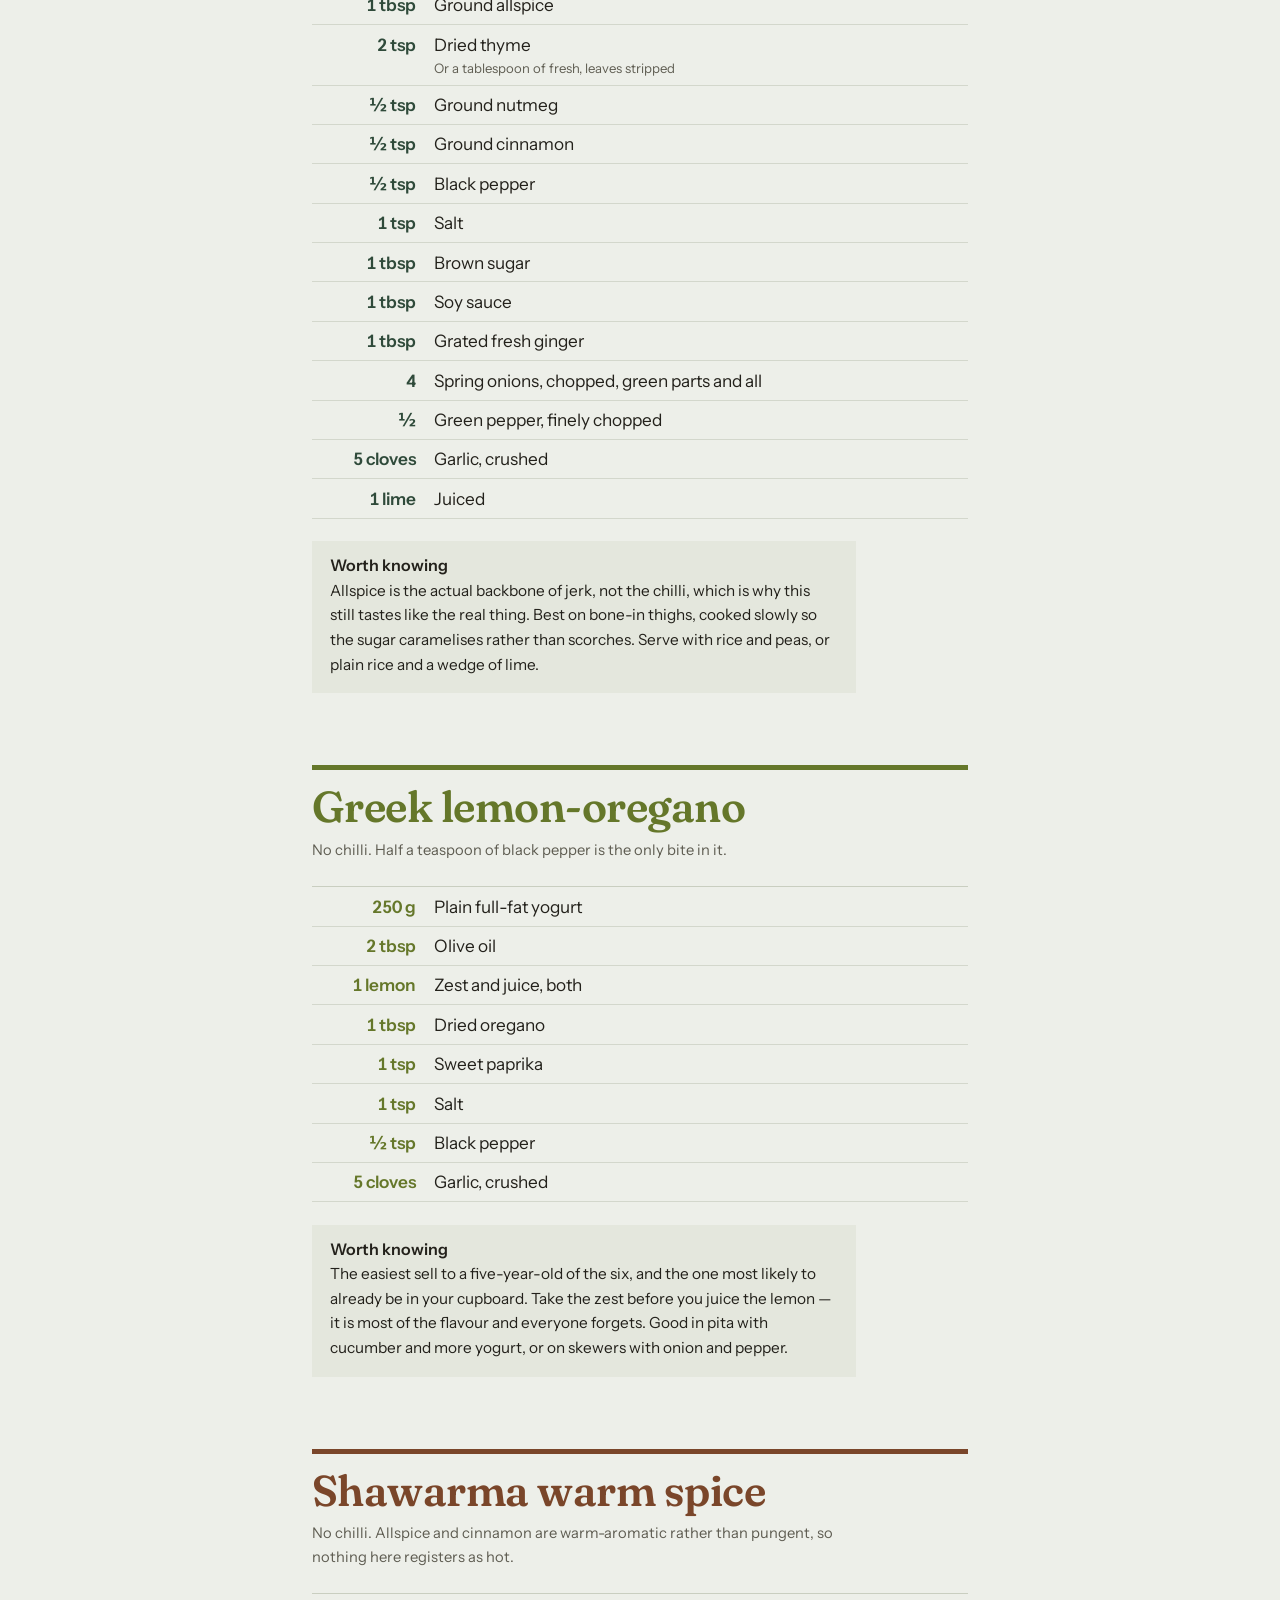
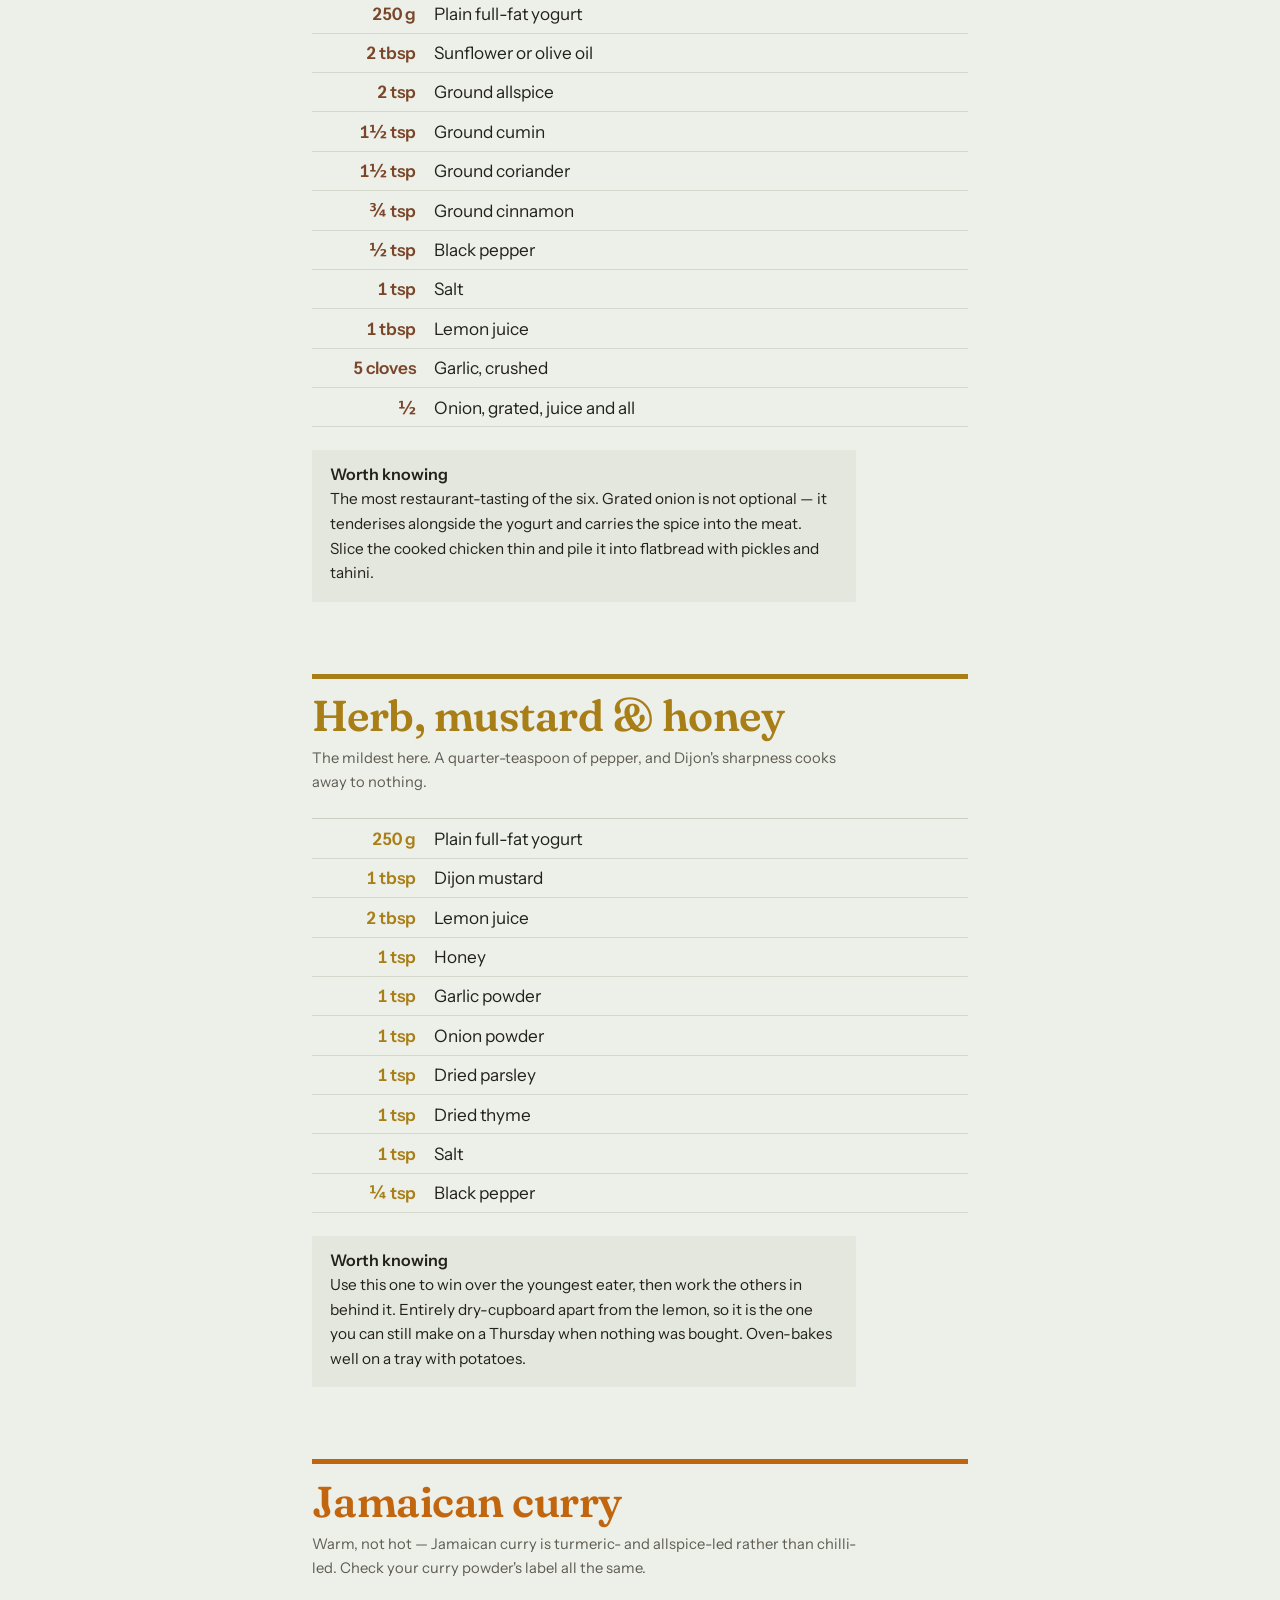
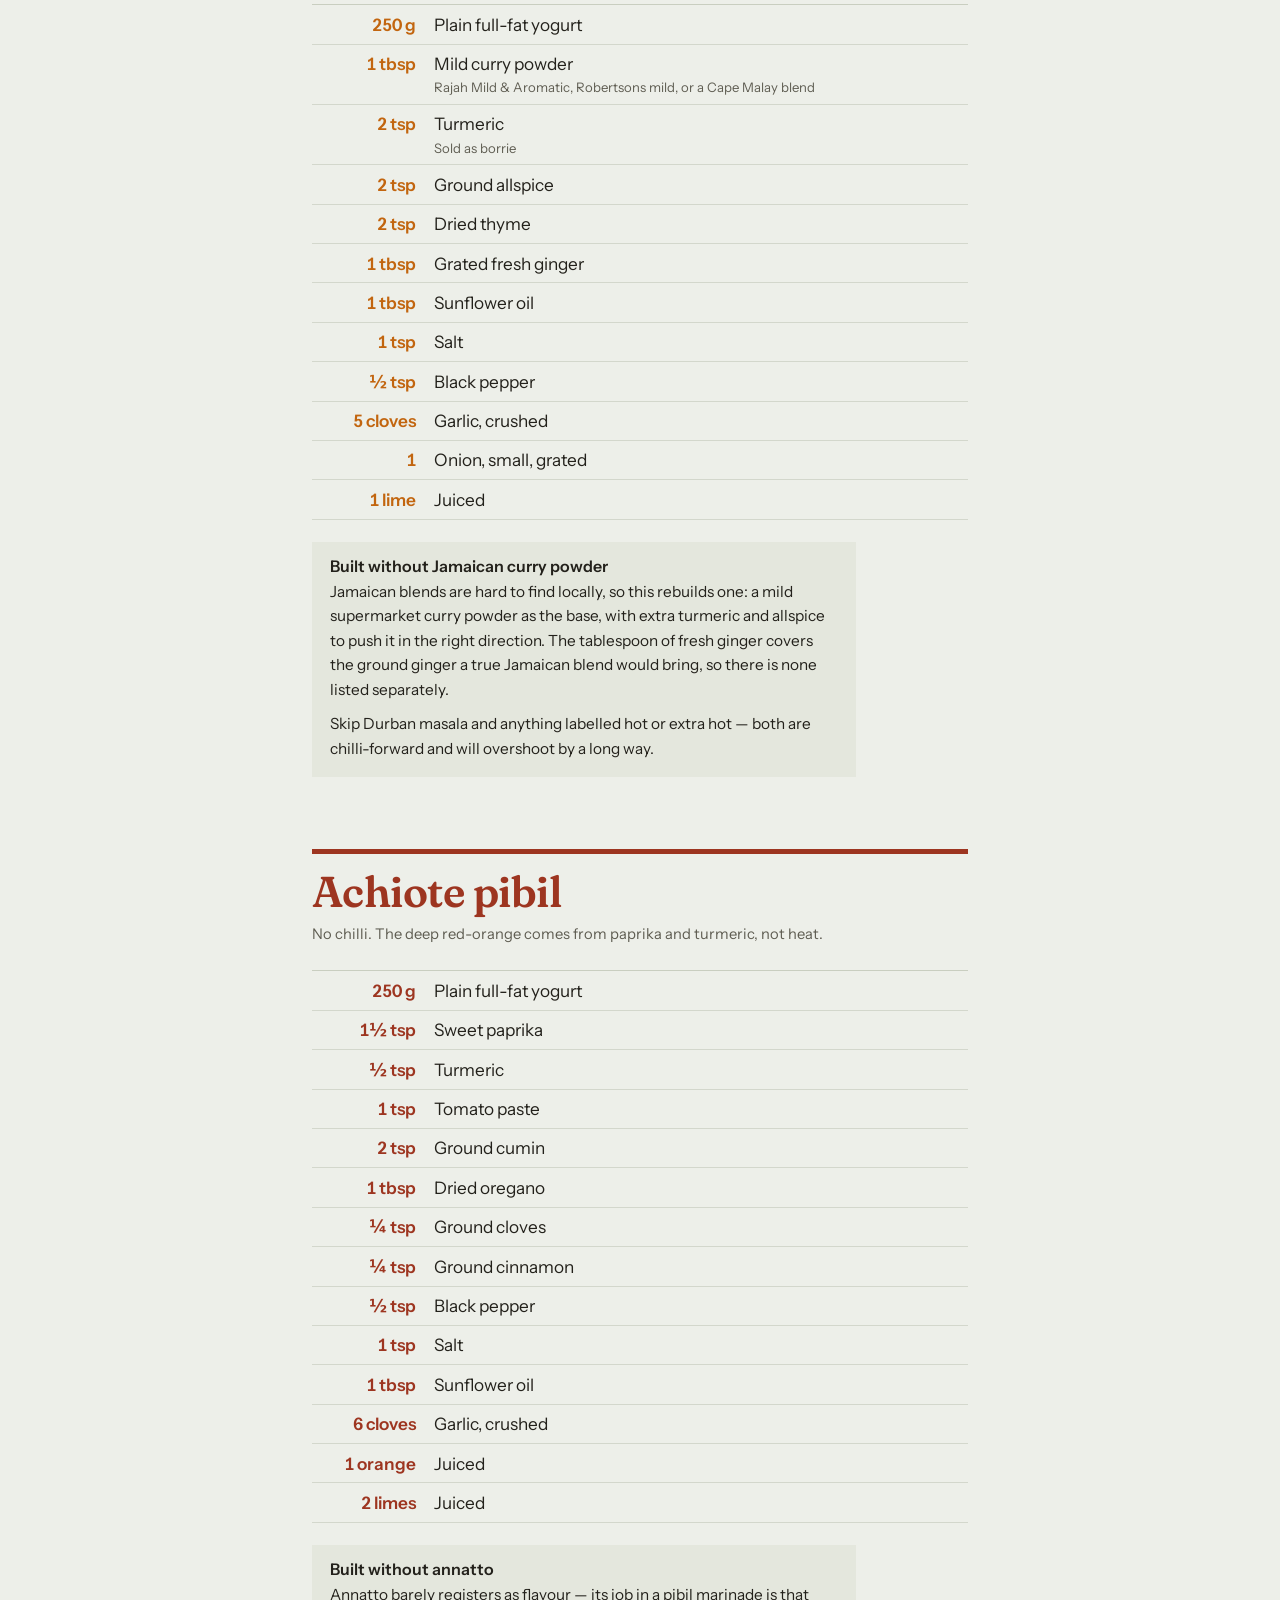
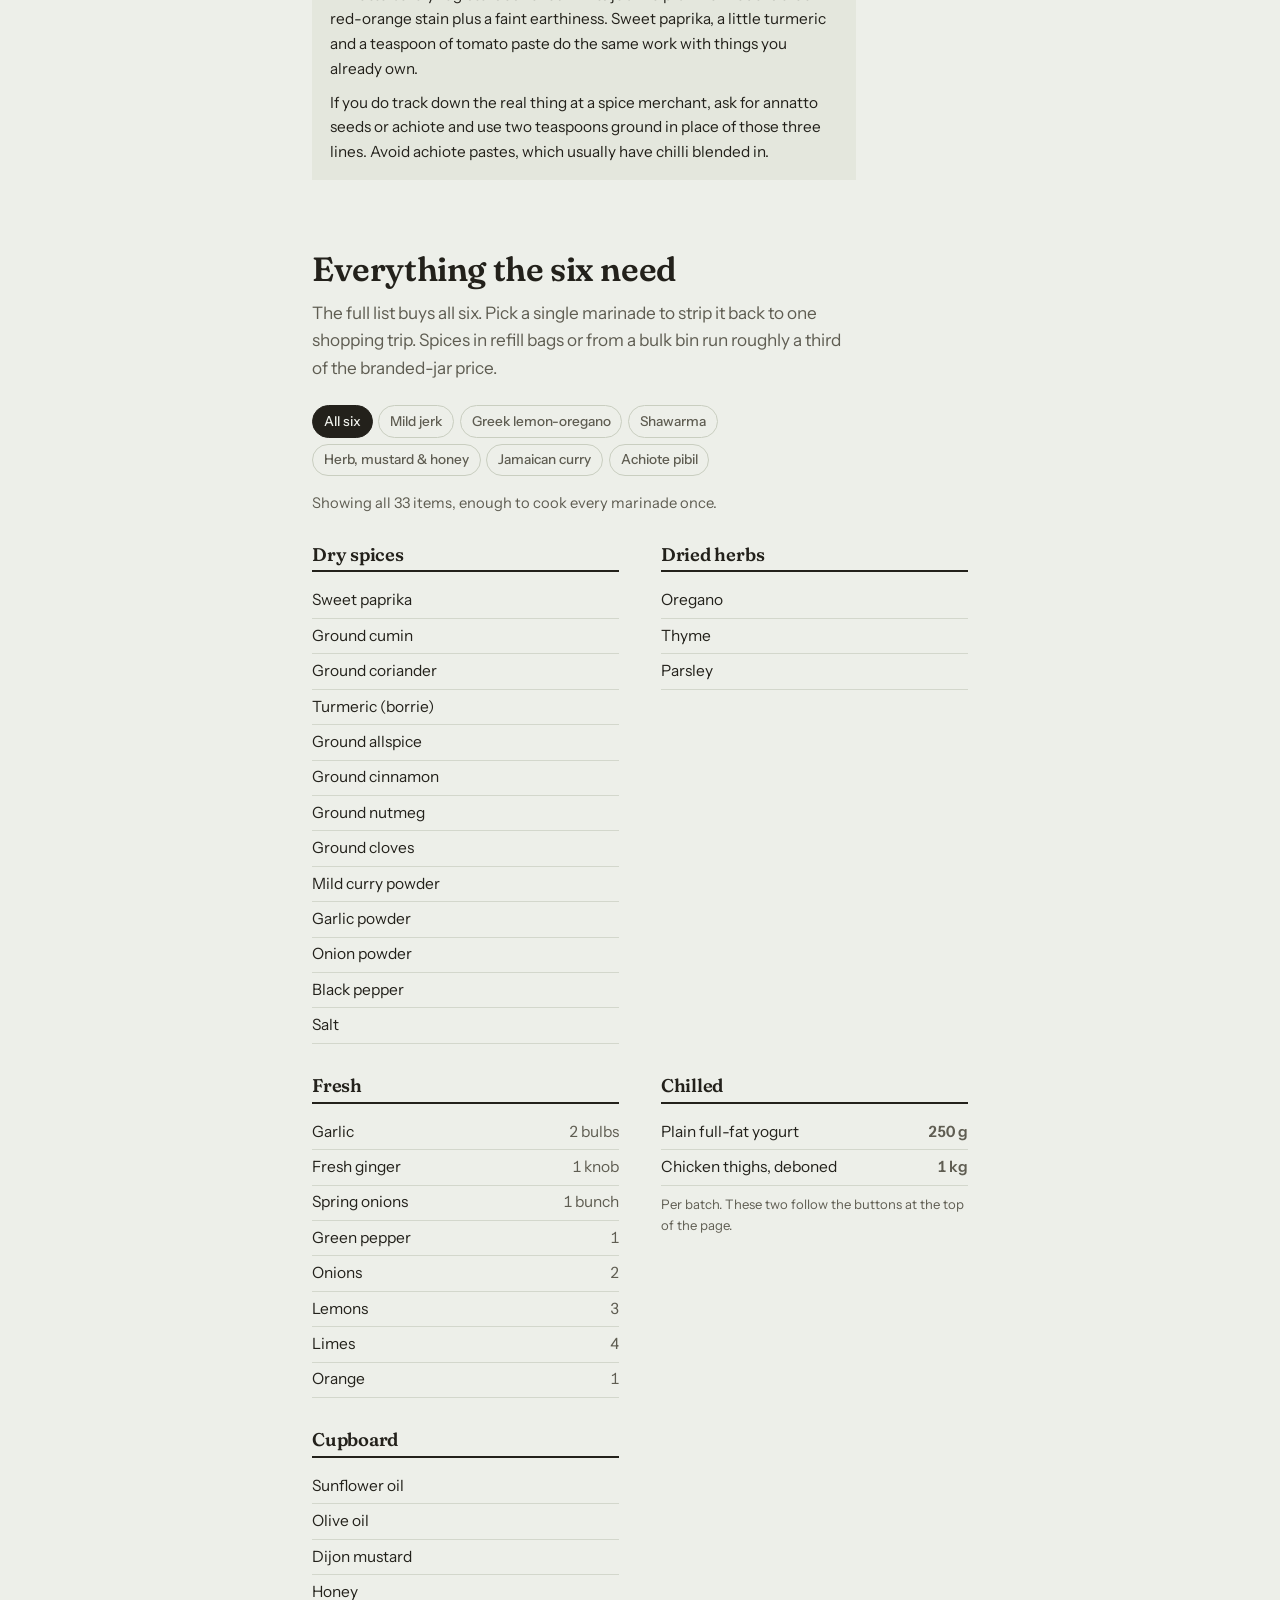
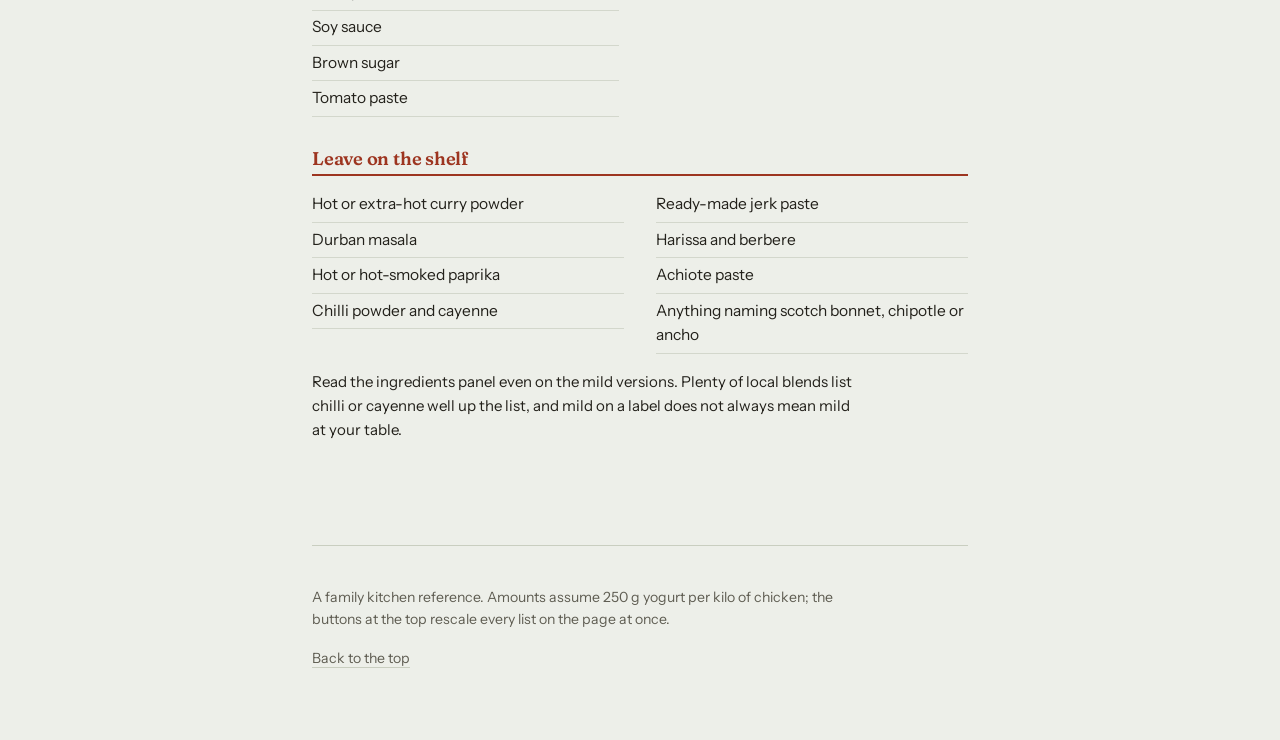
==== commit 28a5442f: "Add files via upload" ====
--- a/index.html
+++ b/index.html
@@ -155,8 +155,8 @@
   .ing{margin:0;padding:0}
   .ing div{
     display:grid;
-    grid-template-columns:5.9rem 1fr;
-    gap:.2rem 1rem;
+    grid-template-columns:6.5rem minmax(0,1fr);
+    gap:.2rem 1.1rem;
     padding:.34rem 0;
     border-bottom:1px solid color-mix(in srgb,var(--rule) 70%,transparent);
   }
@@ -166,9 +166,11 @@
     font-weight:600;
     color:var(--c);
     text-align:right;
-    white-space:nowrap;
-  }
-  .n{margin:0}
+    min-width:0;
+    overflow-wrap:break-word;
+    hyphens:none;
+  }
+  .n{margin:0;min-width:0}
   .sub{
     display:block;font-size:.82rem;color:var(--ink-2);
   }
@@ -189,7 +191,25 @@
   .note p + p{margin-top:.6rem}
 
   /* ---------- pantry ---------- */
-  .pantry{margin:1.8rem 0 0;display:grid;gap:1.9rem}
+  .filter{display:flex;flex-wrap:wrap;gap:.35rem;margin:1.5rem 0 0;max-width:var(--measure)}
+  .filter button{
+    font:inherit;font-size:.85rem;font-weight:500;
+    padding:.28rem .68rem;
+    border:1px solid var(--rule);
+    background:transparent;color:var(--ink-2);
+    border-radius:999px;cursor:pointer;
+    transition:background .15s,color .15s,border-color .15s;
+  }
+  .filter button:hover{border-color:var(--c,var(--ink-2));color:var(--c,var(--ink))}
+  .filter button[aria-pressed="true"]{
+    background:var(--c,var(--ink));
+    border-color:var(--c,var(--ink));
+    color:var(--paper);
+  }
+  .pantry-status{margin:1rem 0 0;font-size:.92rem;color:var(--ink-2);max-width:var(--measure)}
+  [hidden]{display:none!important}
+
+  .pantry{margin:1.8rem 0 0;display:grid;gap:1.9rem;align-items:start}
   @media(min-width:38rem){.pantry{grid-template-columns:1fr 1fr;gap:2rem 2.6rem}}
   .pantry h3{
     font-size:1.15rem;
@@ -226,7 +246,7 @@
   }
 
   @media print{
-    .bar,.index,footer{display:none}
+    .bar,.index,.filter,footer{display:none}
     body{background:#fff;color:#000;font-size:10.5pt}
     .recipe,section{break-inside:avoid;padding-top:1.4rem}
     .recipe h2{color:#000}
@@ -311,9 +331,9 @@
     <div><span class="q" data-q="1" data-u="tbsp" data-r="spoon">1 tbsp</span><p class="n">Brown sugar</p></div>
     <div><span class="q" data-q="1" data-u="tbsp" data-r="spoon">1 tbsp</span><p class="n">Soy sauce</p></div>
     <div><span class="q" data-q="1" data-u="tbsp" data-r="spoon">1 tbsp</span><p class="n">Grated fresh ginger</p></div>
-    <div><span class="q" data-q="4" data-u="spring onions" data-u1="spring onion" data-r="whole">4 spring onions</span><p class="n">Chopped, green parts and all</p></div>
-    <div><span class="q" data-q="0.5" data-u="green pepper" data-r="half">½ green pepper</span><p class="n">Finely chopped</p></div>
-    <div><span class="q" data-q="5" data-u="cloves garlic" data-u1="clove garlic" data-r="whole">5 cloves garlic</span><p class="n">Crushed</p></div>
+    <div><span class="q" data-q="4" data-u="" data-r="whole">4</span><p class="n">Spring onions, chopped, green parts and all</p></div>
+    <div><span class="q" data-q="0.5" data-u="" data-r="half">½</span><p class="n">Green pepper, finely chopped</p></div>
+    <div><span class="q" data-q="5" data-u="cloves" data-u1="clove" data-r="whole">5 cloves</span><p class="n">Garlic, crushed</p></div>
     <div><span class="q" data-q="1" data-u="limes" data-u1="lime" data-r="whole">1 lime</span><p class="n">Juiced</p></div>
   </div>
   <div class="note">
@@ -335,7 +355,7 @@
     <div><span class="q" data-q="1" data-u="tsp" data-r="spoon">1 tsp</span><p class="n">Sweet paprika</p></div>
     <div><span class="q" data-q="1" data-u="tsp" data-r="spoon">1 tsp</span><p class="n">Salt</p></div>
     <div><span class="q" data-q="0.5" data-u="tsp" data-r="spoon">½ tsp</span><p class="n">Black pepper</p></div>
-    <div><span class="q" data-q="5" data-u="cloves garlic" data-u1="clove garlic" data-r="whole">5 cloves garlic</span><p class="n">Crushed</p></div>
+    <div><span class="q" data-q="5" data-u="cloves" data-u1="clove" data-r="whole">5 cloves</span><p class="n">Garlic, crushed</p></div>
   </div>
   <div class="note">
     <h3>Worth knowing</h3>
@@ -358,8 +378,8 @@
     <div><span class="q" data-q="0.5" data-u="tsp" data-r="spoon">½ tsp</span><p class="n">Black pepper</p></div>
     <div><span class="q" data-q="1" data-u="tsp" data-r="spoon">1 tsp</span><p class="n">Salt</p></div>
     <div><span class="q" data-q="1" data-u="tbsp" data-r="spoon">1 tbsp</span><p class="n">Lemon juice</p></div>
-    <div><span class="q" data-q="5" data-u="cloves garlic" data-u1="clove garlic" data-r="whole">5 cloves garlic</span><p class="n">Crushed</p></div>
-    <div><span class="q" data-q="0.5" data-u="onion" data-r="half">½ onion</span><p class="n">Grated, juice and all</p></div>
+    <div><span class="q" data-q="5" data-u="cloves" data-u1="clove" data-r="whole">5 cloves</span><p class="n">Garlic, crushed</p></div>
+    <div><span class="q" data-q="0.5" data-u="" data-r="half">½</span><p class="n">Onion, grated, juice and all</p></div>
   </div>
   <div class="note">
     <h3>Worth knowing</h3>
@@ -405,8 +425,8 @@
     <div><span class="q" data-q="1" data-u="tbsp" data-r="spoon">1 tbsp</span><p class="n">Sunflower oil</p></div>
     <div><span class="q" data-q="1" data-u="tsp" data-r="spoon">1 tsp</span><p class="n">Salt</p></div>
     <div><span class="q" data-q="0.5" data-u="tsp" data-r="spoon">½ tsp</span><p class="n">Black pepper</p></div>
-    <div><span class="q" data-q="5" data-u="cloves garlic" data-u1="clove garlic" data-r="whole">5 cloves garlic</span><p class="n">Crushed</p></div>
-    <div><span class="q" data-q="1" data-u="onions" data-u1="onion" data-r="whole">1 onion</span><p class="n">Small, grated</p></div>
+    <div><span class="q" data-q="5" data-u="cloves" data-u1="clove" data-r="whole">5 cloves</span><p class="n">Garlic, crushed</p></div>
+    <div><span class="q" data-q="1" data-u="" data-r="whole">1</span><p class="n">Onion, small, grated</p></div>
     <div><span class="q" data-q="1" data-u="limes" data-u1="lime" data-r="whole">1 lime</span><p class="n">Juiced</p></div>
   </div>
   <div class="note">
@@ -433,7 +453,7 @@
     <div><span class="q" data-q="0.5" data-u="tsp" data-r="spoon">½ tsp</span><p class="n">Black pepper</p></div>
     <div><span class="q" data-q="1" data-u="tsp" data-r="spoon">1 tsp</span><p class="n">Salt</p></div>
     <div><span class="q" data-q="1" data-u="tbsp" data-r="spoon">1 tbsp</span><p class="n">Sunflower oil</p></div>
-    <div><span class="q" data-q="6" data-u="cloves garlic" data-u1="clove garlic" data-r="whole">6 cloves garlic</span><p class="n">Crushed</p></div>
+    <div><span class="q" data-q="6" data-u="cloves" data-u1="clove" data-r="whole">6 cloves</span><p class="n">Garlic, crushed</p></div>
     <div><span class="q" data-q="1" data-u="oranges" data-u1="orange" data-r="whole">1 orange</span><p class="n">Juiced</p></div>
     <div><span class="q" data-q="2" data-u="limes" data-u1="lime" data-r="whole">2 limes</span><p class="n">Juiced</p></div>
   </div>
@@ -446,66 +466,81 @@
 
 <section id="pantry">
   <h2>Everything the six need</h2>
-  <p class="lede">Quantities are for the fresh items only, sized to cook all six once over a couple of weeks for four people. Spices in refill bags or from a bulk bin run roughly a third of the branded-jar price.</p>
+  <p class="lede">The full list buys all six. Pick a single marinade to strip it back to one shopping trip. Spices in refill bags or from a bulk bin run roughly a third of the branded-jar price.</p>
+
+  <div class="filter" role="group" aria-label="Show pantry items for">
+    <button type="button" data-only="all" aria-pressed="true">All six</button>
+    <button type="button" data-only="jerk" aria-pressed="false" style="--c:var(--jerk)">Mild jerk</button>
+    <button type="button" data-only="greek" aria-pressed="false" style="--c:var(--greek)">Greek lemon-oregano</button>
+    <button type="button" data-only="shawarma" aria-pressed="false" style="--c:var(--shawarma)">Shawarma</button>
+    <button type="button" data-only="honey" aria-pressed="false" style="--c:var(--honey)">Herb, mustard &amp; honey</button>
+    <button type="button" data-only="curry" aria-pressed="false" style="--c:var(--curry)">Jamaican curry</button>
+    <button type="button" data-only="achiote" aria-pressed="false" style="--c:var(--achiote)">Achiote pibil</button>
+  </div>
+  <p class="pantry-status" id="pantry-status" role="status">Showing all 33 items, enough to cook every marinade once.</p>
 
   <div class="pantry">
-    <div>
+    <div data-group>
       <h3>Dry spices</h3>
       <ul>
-        <li>Sweet paprika</li>
-        <li>Ground cumin</li>
-        <li>Ground coriander</li>
-        <li>Turmeric (borrie)</li>
-        <li>Ground allspice</li>
-        <li>Ground cinnamon</li>
-        <li>Ground nutmeg</li>
-        <li>Ground cloves</li>
-        <li>Mild curry powder</li>
-        <li>Garlic powder</li>
-        <li>Onion powder</li>
-        <li>Black pepper</li>
-        <li>Salt</li>
+        <li data-use="greek achiote">Sweet paprika</li>
+        <li data-use="shawarma achiote">Ground cumin</li>
+        <li data-use="shawarma">Ground coriander</li>
+        <li data-use="curry achiote">Turmeric (borrie)</li>
+        <li data-use="jerk shawarma curry">Ground allspice</li>
+        <li data-use="jerk shawarma achiote">Ground cinnamon</li>
+        <li data-use="jerk">Ground nutmeg</li>
+        <li data-use="achiote">Ground cloves</li>
+        <li data-use="curry">Mild curry powder</li>
+        <li data-use="honey">Garlic powder</li>
+        <li data-use="honey">Onion powder</li>
+        <li data-use="jerk greek shawarma honey curry achiote">Black pepper</li>
+        <li data-use="jerk greek shawarma honey curry achiote">Salt</li>
       </ul>
     </div>
 
-    <div>
+    <div data-group>
       <h3>Dried herbs</h3>
       <ul>
-        <li>Oregano</li>
-        <li>Thyme</li>
-        <li>Parsley</li>
-      </ul>
-      <h3 style="margin-top:1.6rem">Chilled</h3>
-      <ul>
-        <li>Plain full-fat yogurt <span>1.5 kg</span></li>
-        <li>Chicken thighs, deboned <span>1.5 kg</span></li>
+        <li data-use="greek achiote">Oregano</li>
+        <li data-use="jerk honey curry">Thyme</li>
+        <li data-use="honey">Parsley</li>
       </ul>
     </div>
 
-    <div>
+    <div data-group>
       <h3>Fresh</h3>
       <ul>
-        <li>Garlic <span>2 bulbs</span></li>
-        <li>Fresh ginger <span>1 knob</span></li>
-        <li>Spring onions <span>1 bunch</span></li>
-        <li>Green pepper <span>1</span></li>
-        <li>Onions <span>2</span></li>
-        <li>Lemons <span>3</span></li>
-        <li>Limes <span>4</span></li>
-        <li>Orange <span>1</span></li>
+        <li data-use="jerk greek shawarma curry achiote">Garlic <span data-all="2 bulbs" data-jerk="5 cloves" data-greek="5 cloves" data-shawarma="5 cloves" data-curry="5 cloves" data-achiote="6 cloves">2 bulbs</span></li>
+        <li data-use="jerk curry">Fresh ginger <span>1 knob</span></li>
+        <li data-use="jerk">Spring onions <span data-all="1 bunch" data-jerk="4">1 bunch</span></li>
+        <li data-use="jerk">Green pepper <span>1</span></li>
+        <li data-use="shawarma curry">Onions <span data-all="2" data-shawarma="1" data-curry="1">2</span></li>
+        <li data-use="greek shawarma honey">Lemons <span data-all="3" data-greek="1" data-shawarma="1" data-honey="1">3</span></li>
+        <li data-use="jerk curry achiote">Limes <span data-all="4" data-jerk="1" data-curry="1" data-achiote="2">4</span></li>
+        <li data-use="achiote">Orange <span>1</span></li>
       </ul>
     </div>
 
-    <div>
+    <div data-group>
+      <h3>Chilled</h3>
+      <ul>
+        <li data-use="jerk greek shawarma honey curry achiote">Plain full-fat yogurt <span class="q" data-q="250" data-u="g" data-r="mass">250 g</span></li>
+        <li data-use="jerk greek shawarma honey curry achiote">Chicken thighs, deboned <span class="q" data-q="1" data-u="kg" data-u1="kg" data-r="spoon">1 kg</span></li>
+      </ul>
+      <p class="sub" style="margin:.55rem 0 0">Per batch. These two follow the buttons at the top of the page.</p>
+    </div>
+
+    <div data-group>
       <h3>Cupboard</h3>
       <ul>
-        <li>Sunflower oil</li>
-        <li>Olive oil</li>
-        <li>Dijon mustard</li>
-        <li>Honey</li>
-        <li>Soy sauce</li>
-        <li>Brown sugar</li>
-        <li>Tomato paste</li>
+        <li data-use="shawarma curry achiote">Sunflower oil</li>
+        <li data-use="greek shawarma">Olive oil</li>
+        <li data-use="honey">Dijon mustard</li>
+        <li data-use="honey">Honey</li>
+        <li data-use="jerk">Soy sauce</li>
+        <li data-use="jerk">Brown sugar</li>
+        <li data-use="achiote">Tomato paste</li>
       </ul>
     </div>
 
@@ -577,6 +612,57 @@
       apply(parseFloat(button.getAttribute('data-scale')));
     });
   });
+
+  /* ---- pantry filter ---- */
+  var NAMES = {
+    jerk:'Mild jerk',
+    greek:'Greek lemon-oregano',
+    shawarma:'Shawarma warm spice',
+    honey:'Herb, mustard and honey',
+    curry:'Jamaican curry',
+    achiote:'Achiote pibil'
+  };
+
+  var chips = Array.prototype.slice.call(document.querySelectorAll('[data-only]'));
+  var items = Array.prototype.slice.call(document.querySelectorAll('.pantry li[data-use]'));
+  var groups = Array.prototype.slice.call(document.querySelectorAll('.pantry [data-group]'));
+  var status = document.getElementById('pantry-status');
+
+  function filter(key){
+    var shown = 0;
+
+    items.forEach(function(item){
+      var uses = (item.getAttribute('data-use') || '').split(' ');
+      var visible = (key === 'all') || uses.indexOf(key) > -1;
+      item.hidden = !visible;
+      if(visible) shown++;
+
+      var amount = item.querySelector('span[data-all]');
+      if(amount){
+        var override = amount.getAttribute('data-' + key);
+        amount.textContent = (key !== 'all' && override) ? override : amount.getAttribute('data-all');
+      }
+    });
+
+    groups.forEach(function(group){
+      var any = Array.prototype.slice.call(group.querySelectorAll('li[data-use]'))
+        .some(function(item){ return !item.hidden; });
+      group.hidden = !any;
+    });
+
+    status.textContent = (key === 'all')
+      ? 'Showing all ' + shown + ' items, enough to cook every marinade once.'
+      : 'Showing the ' + shown + ' items ' + NAMES[key] + ' needs.';
+  }
+
+  chips.forEach(function(chip){
+    chip.addEventListener('click', function(){
+      chips.forEach(function(other){
+        other.setAttribute('aria-pressed', String(other === chip));
+      });
+      filter(chip.getAttribute('data-only'));
+    });
+  });
 })();
 </script>
 
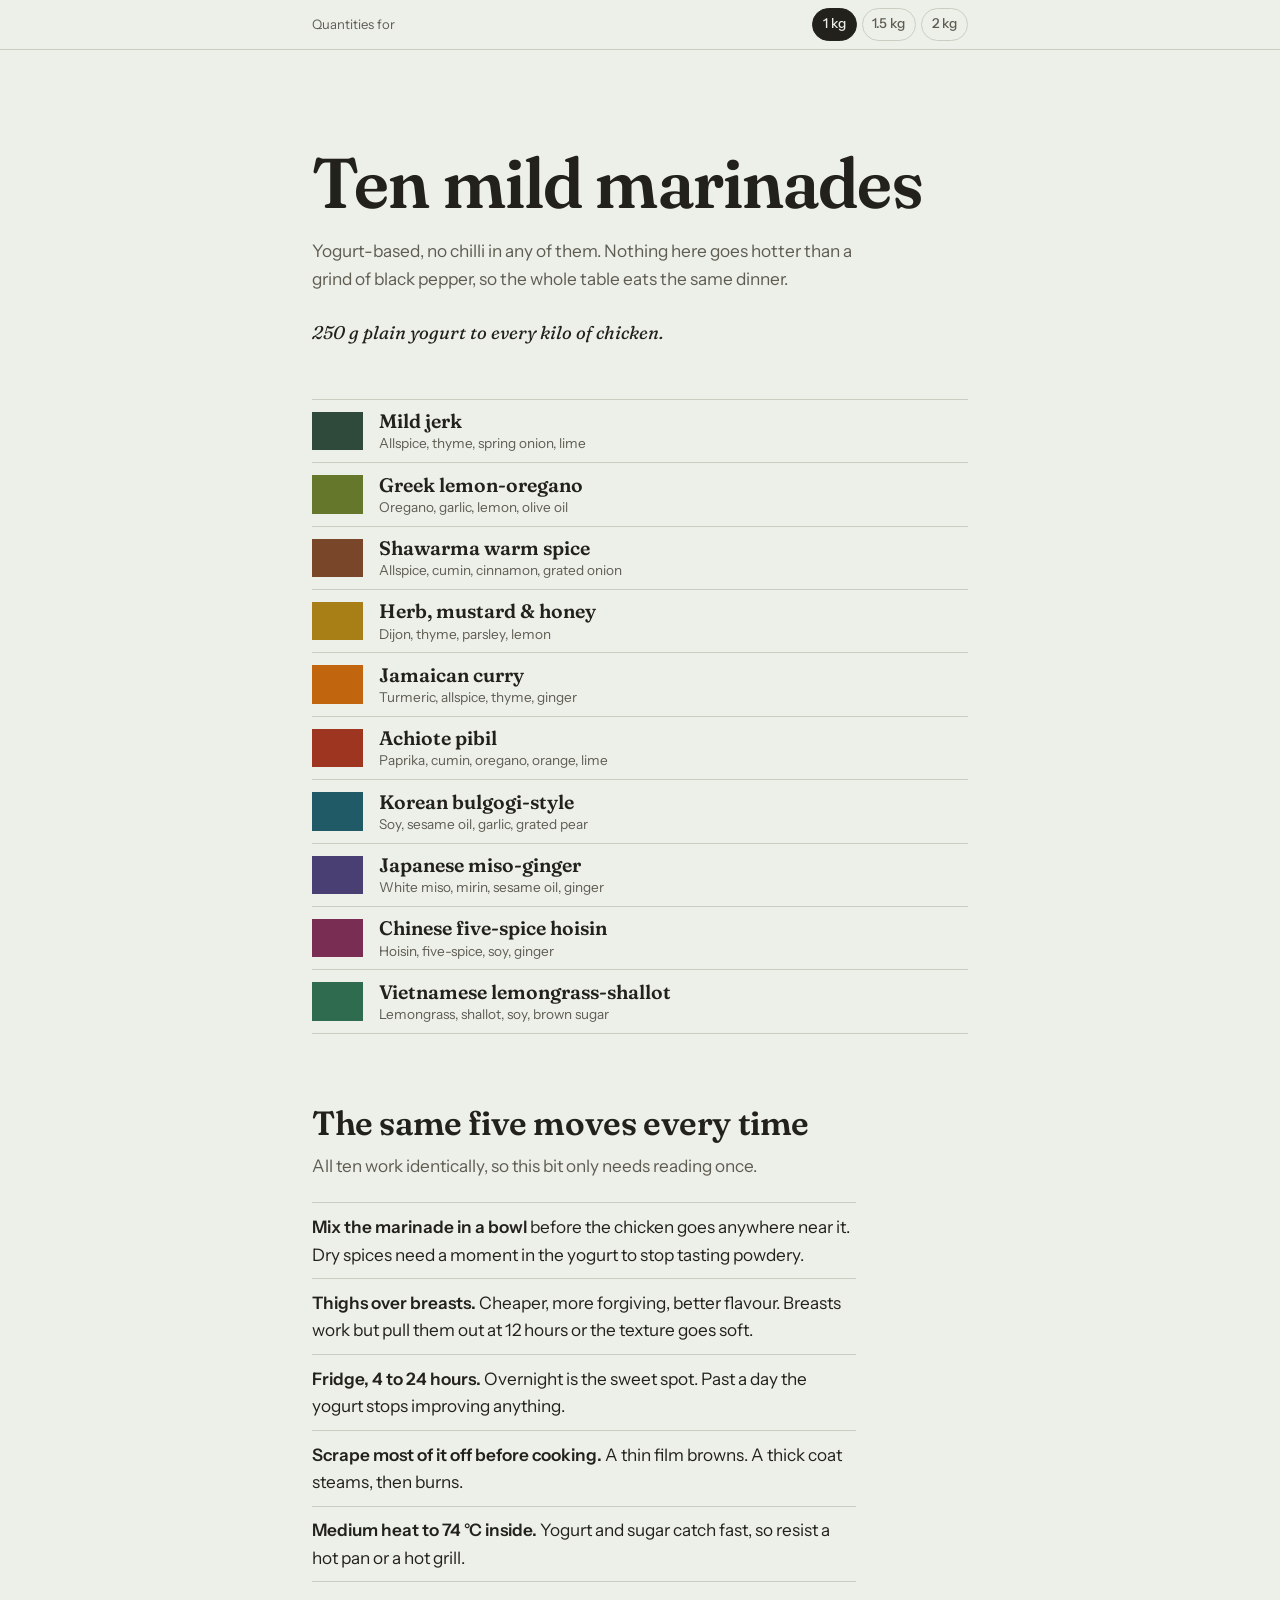
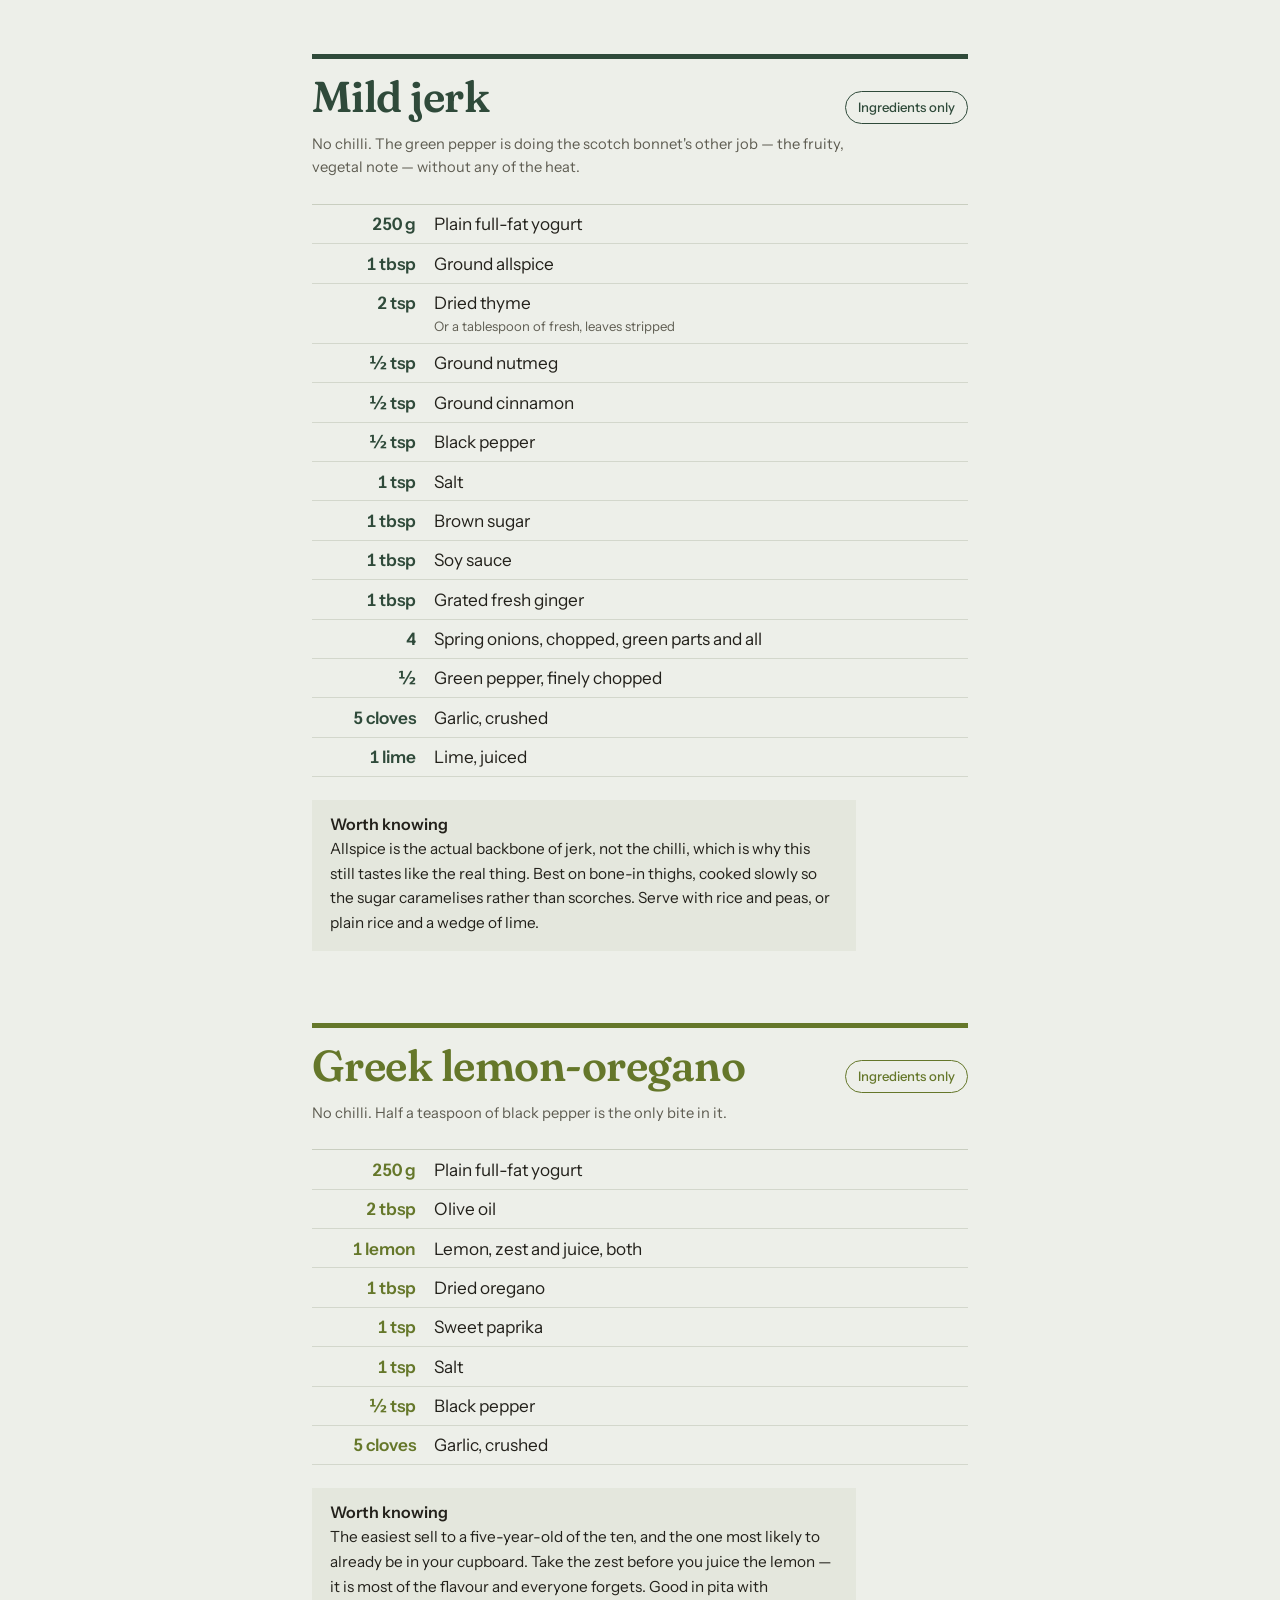
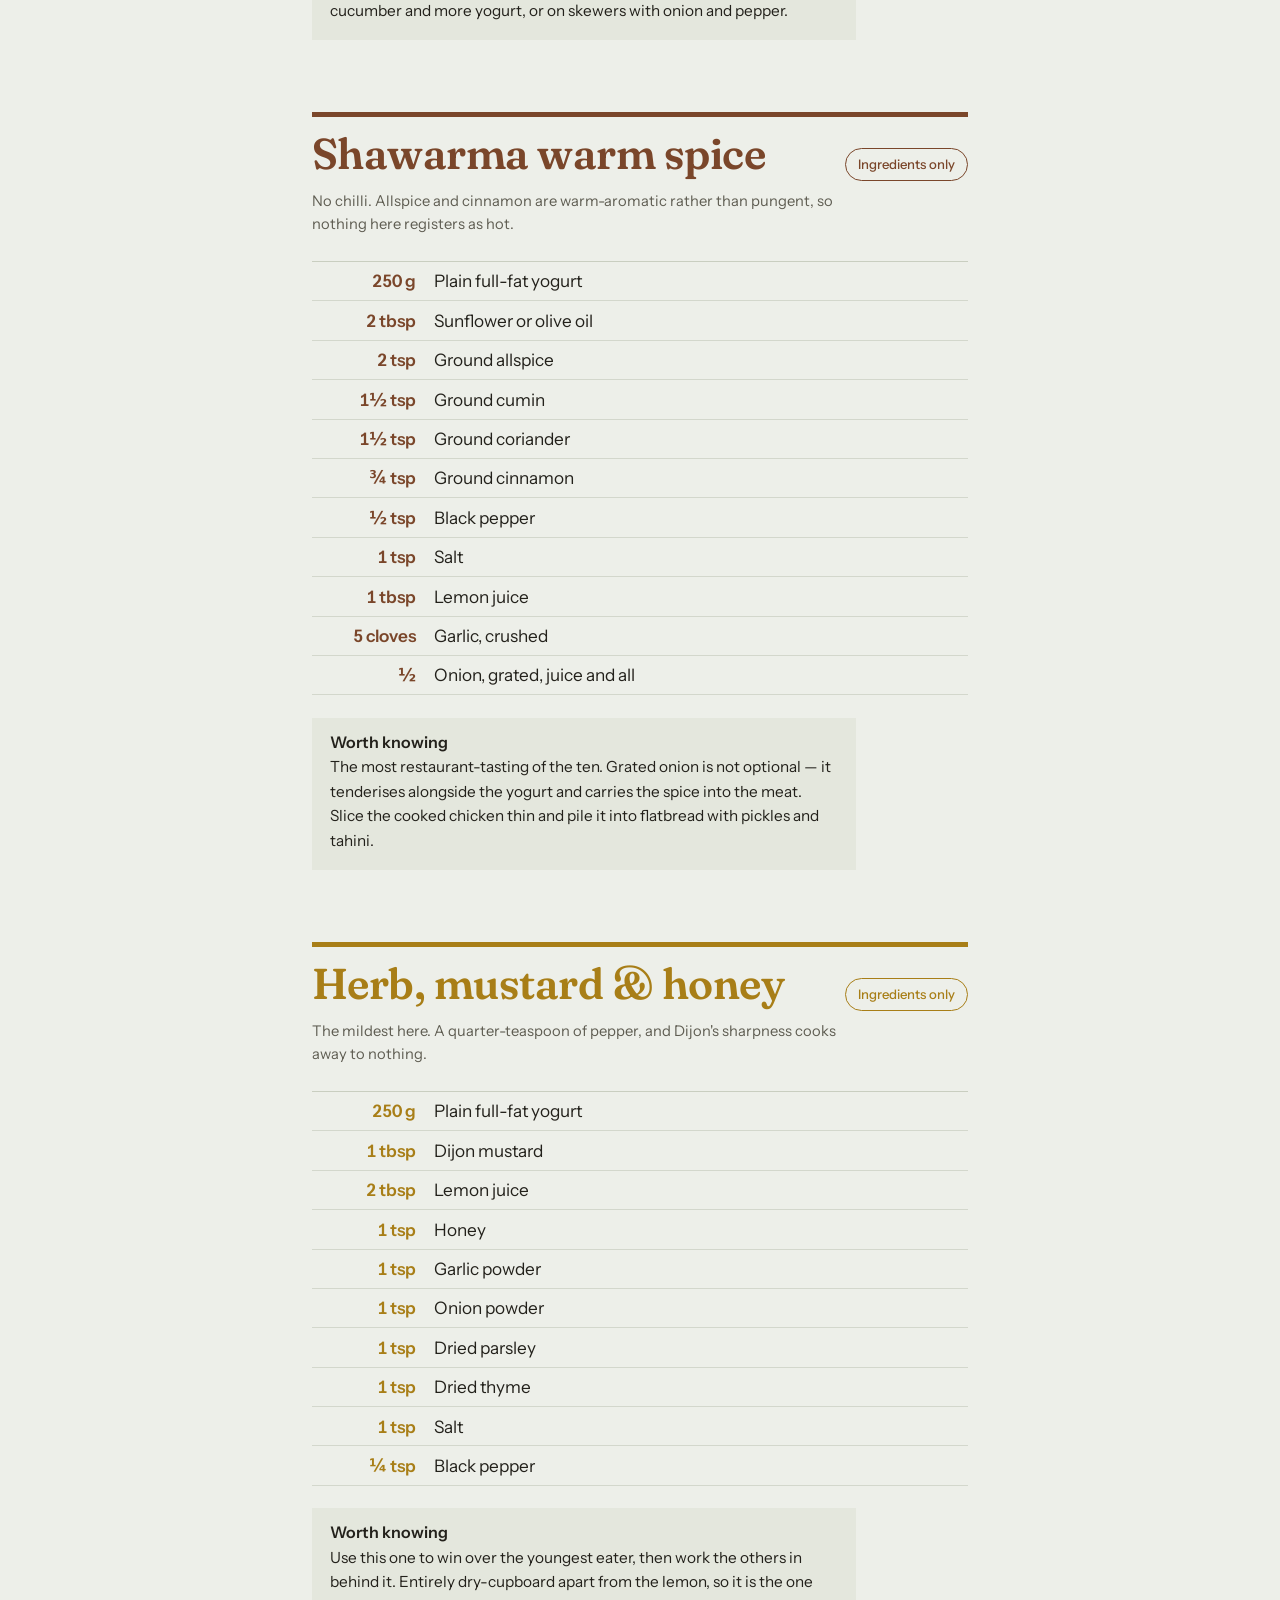
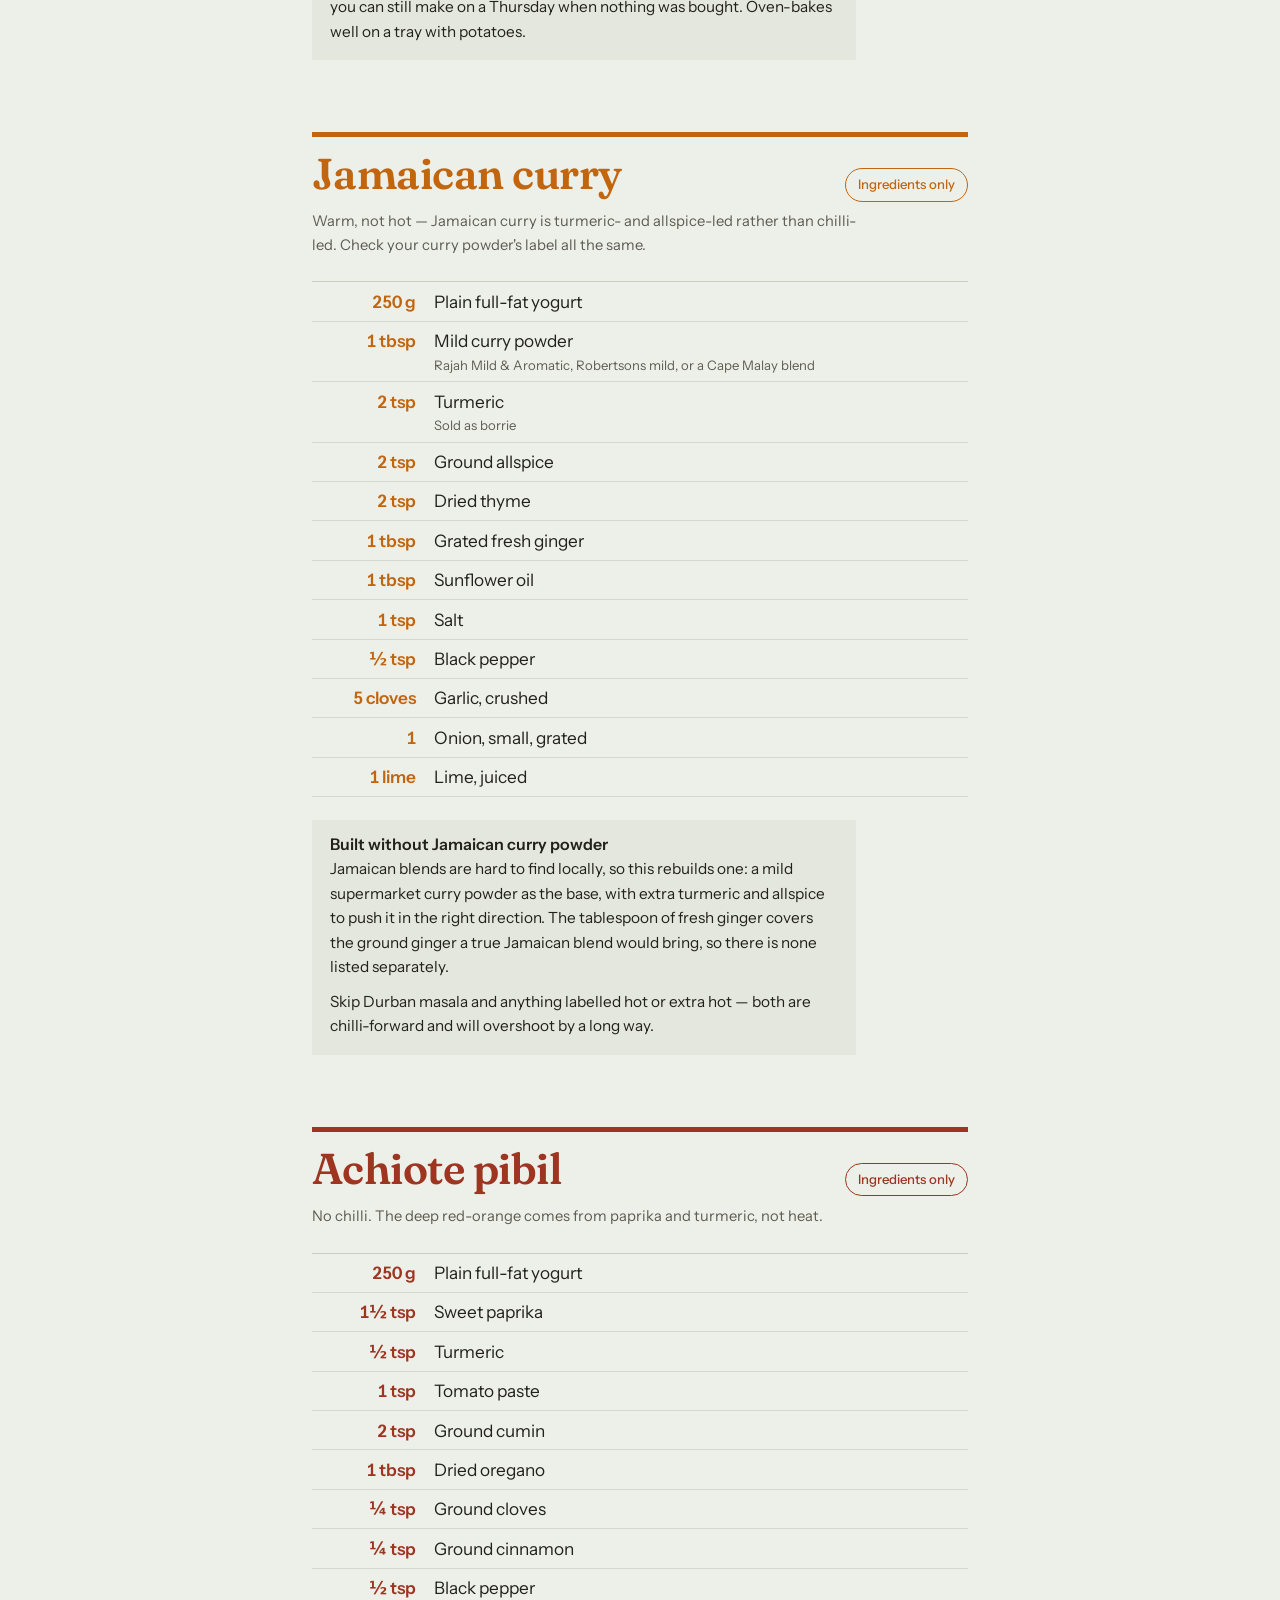
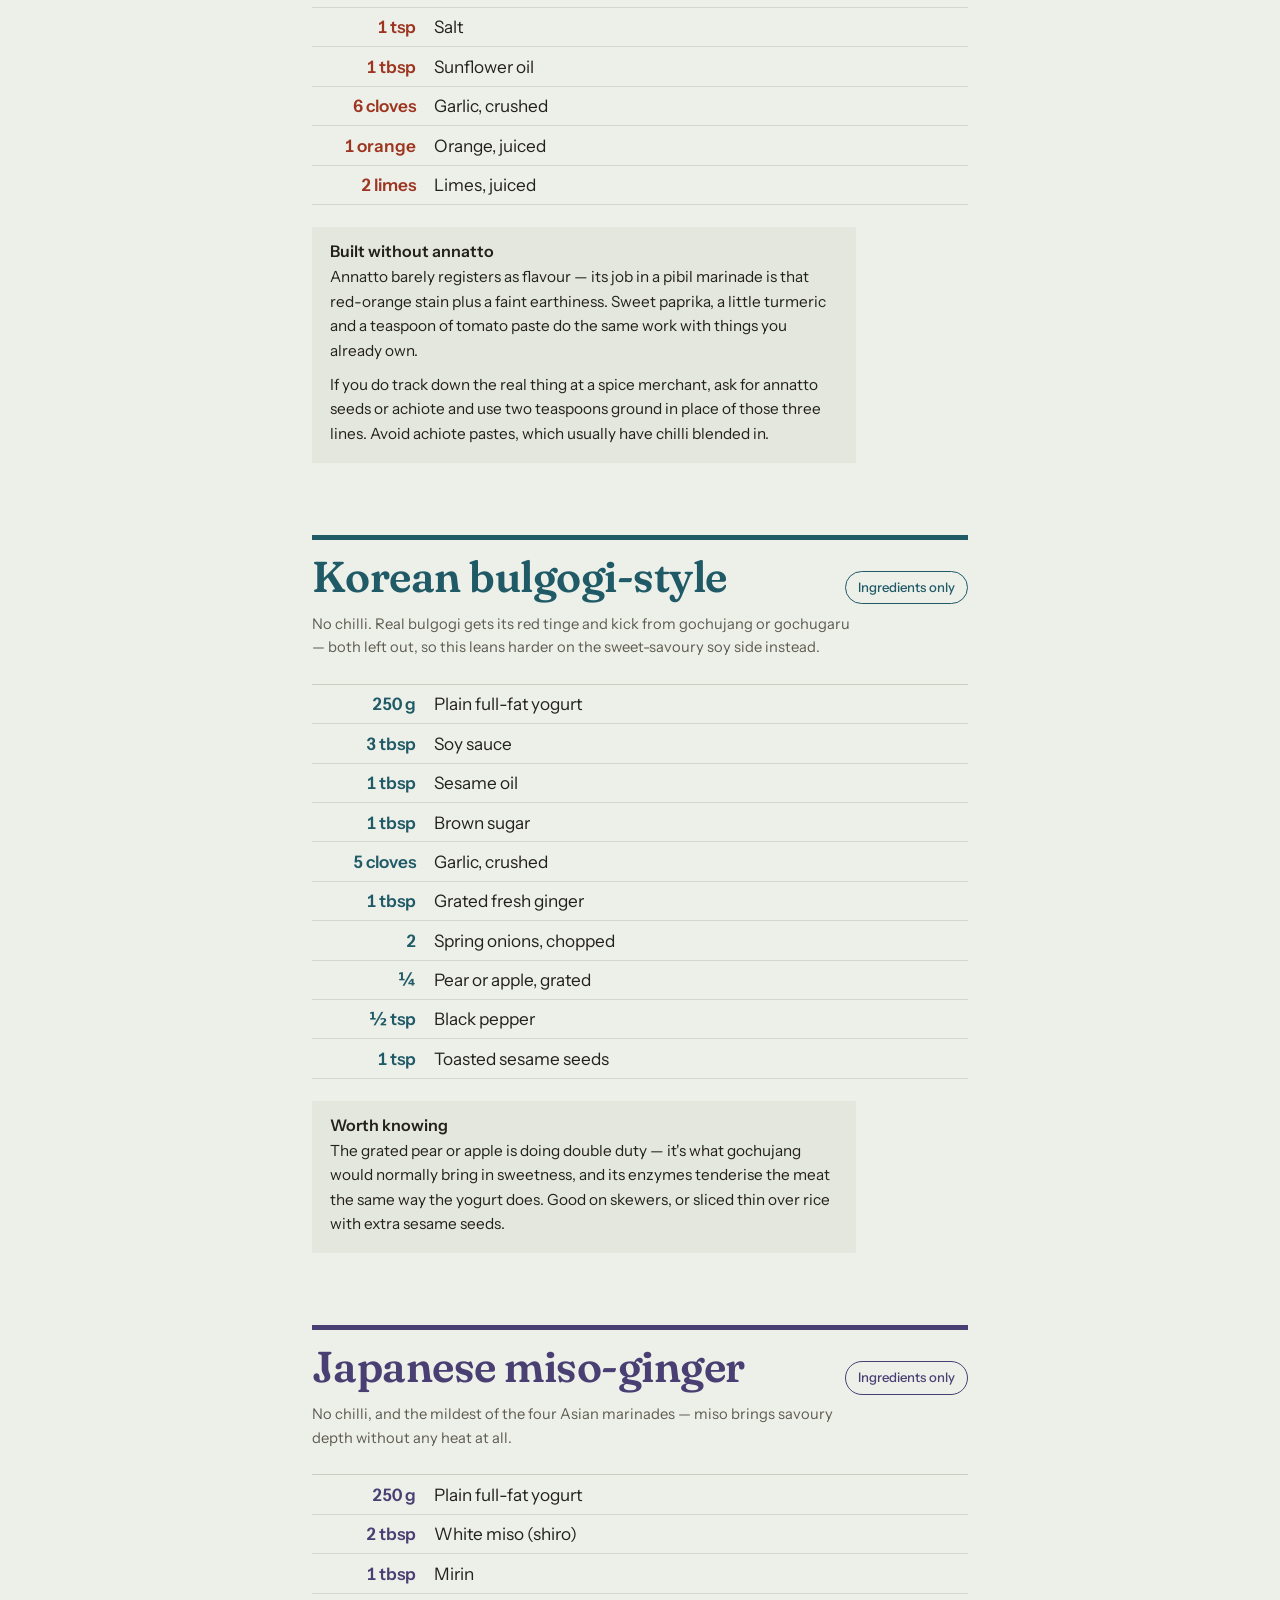
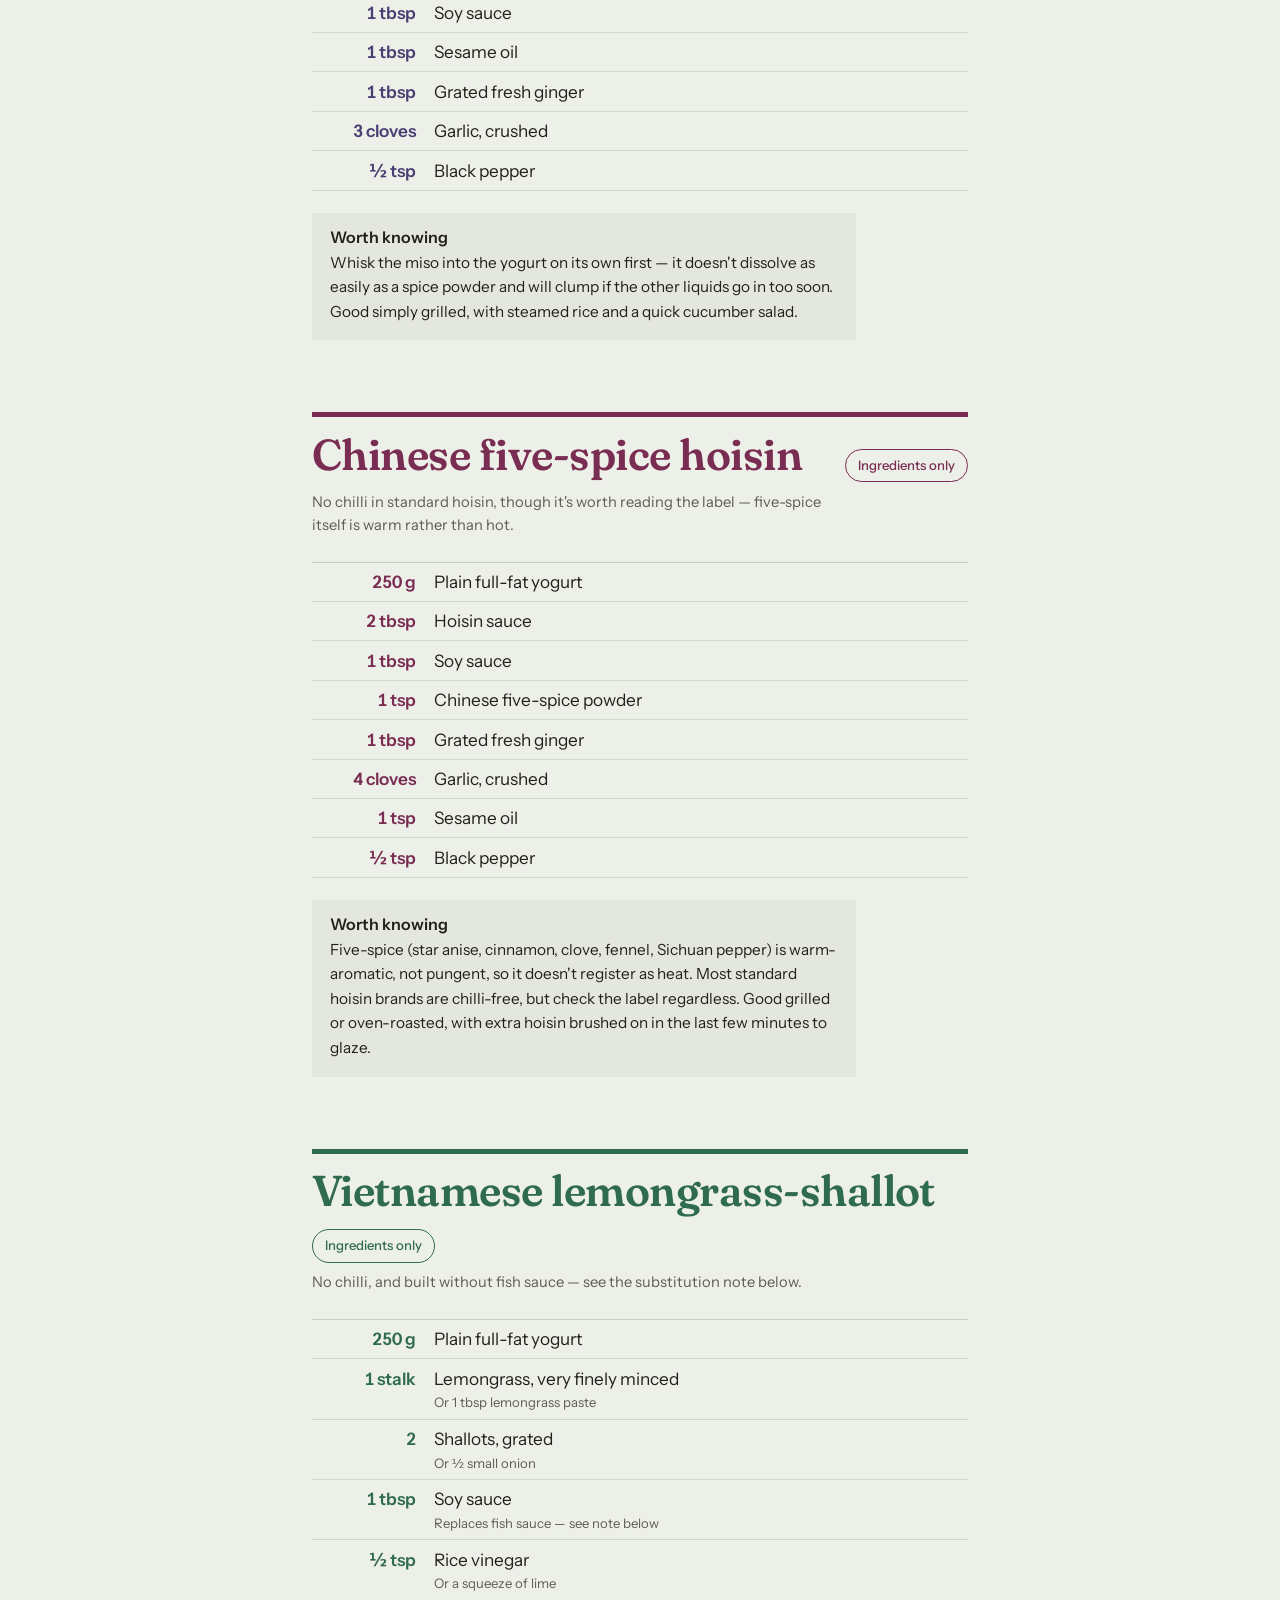
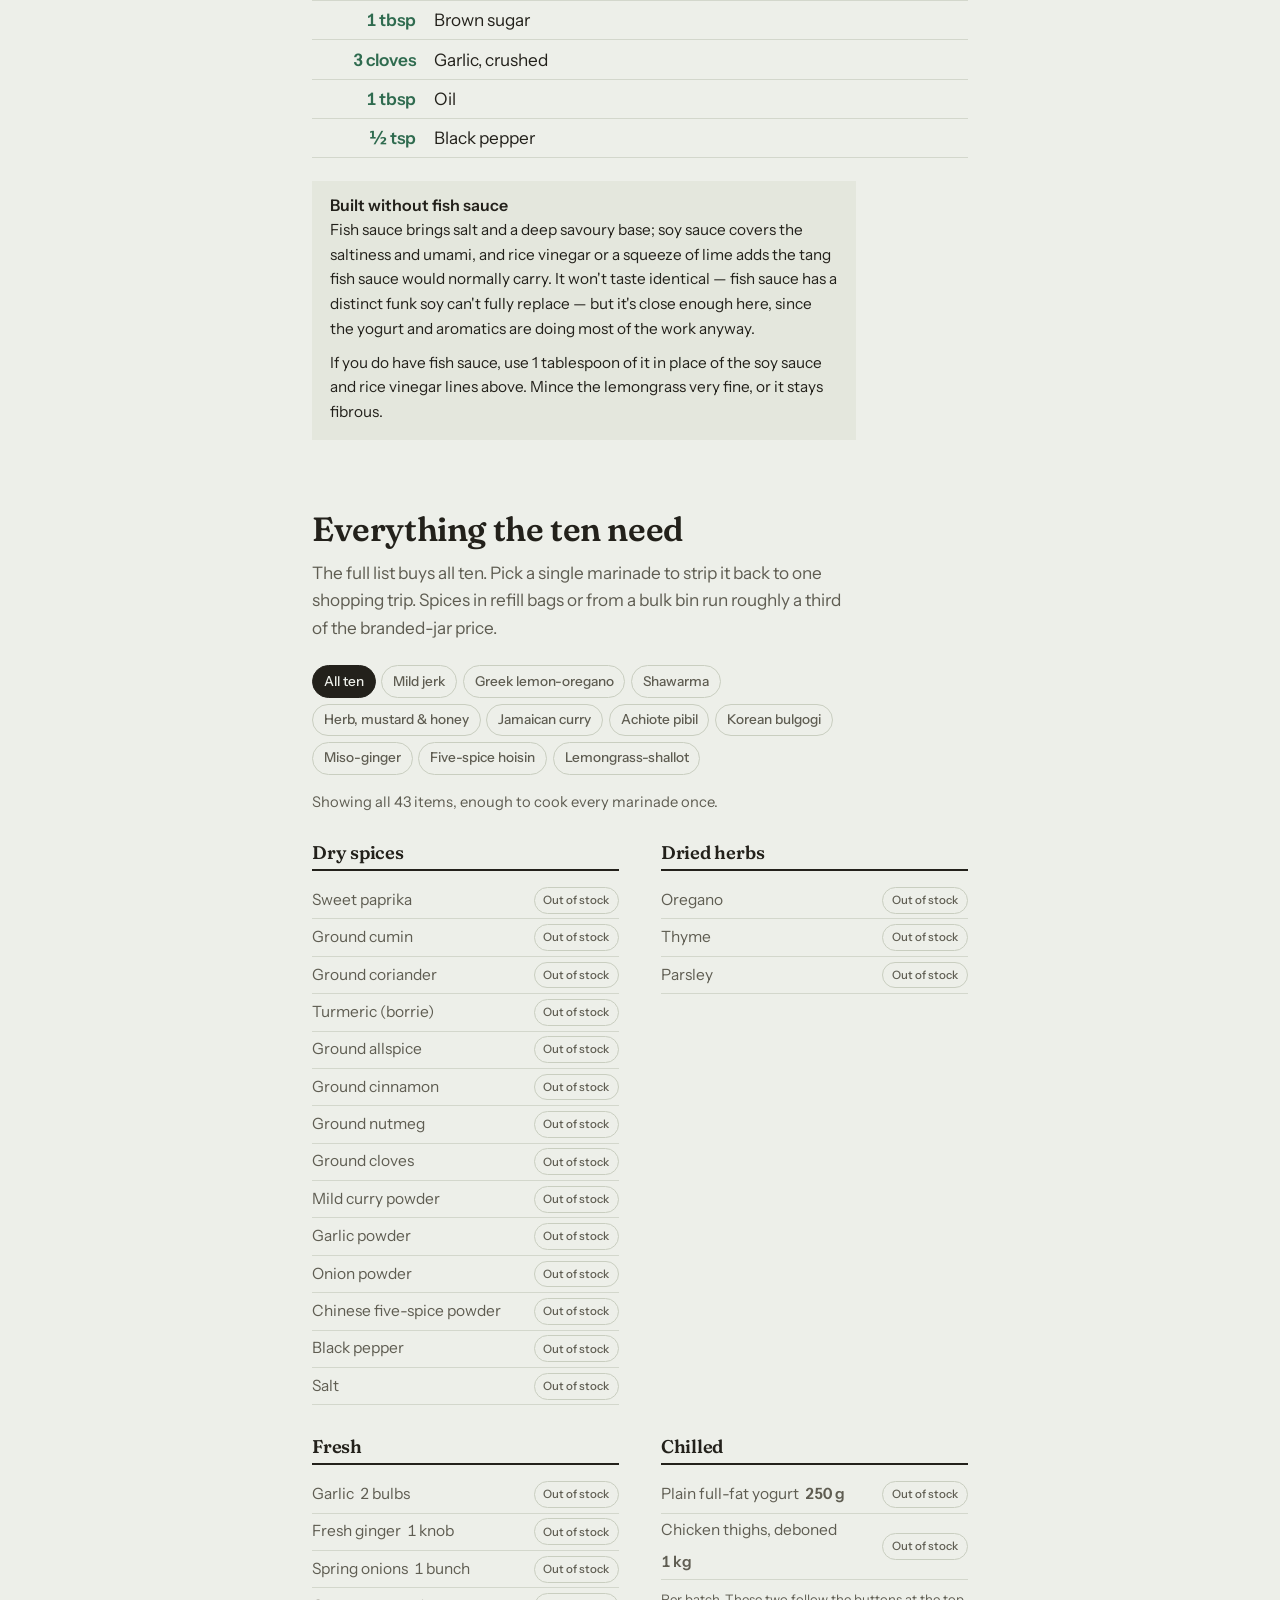
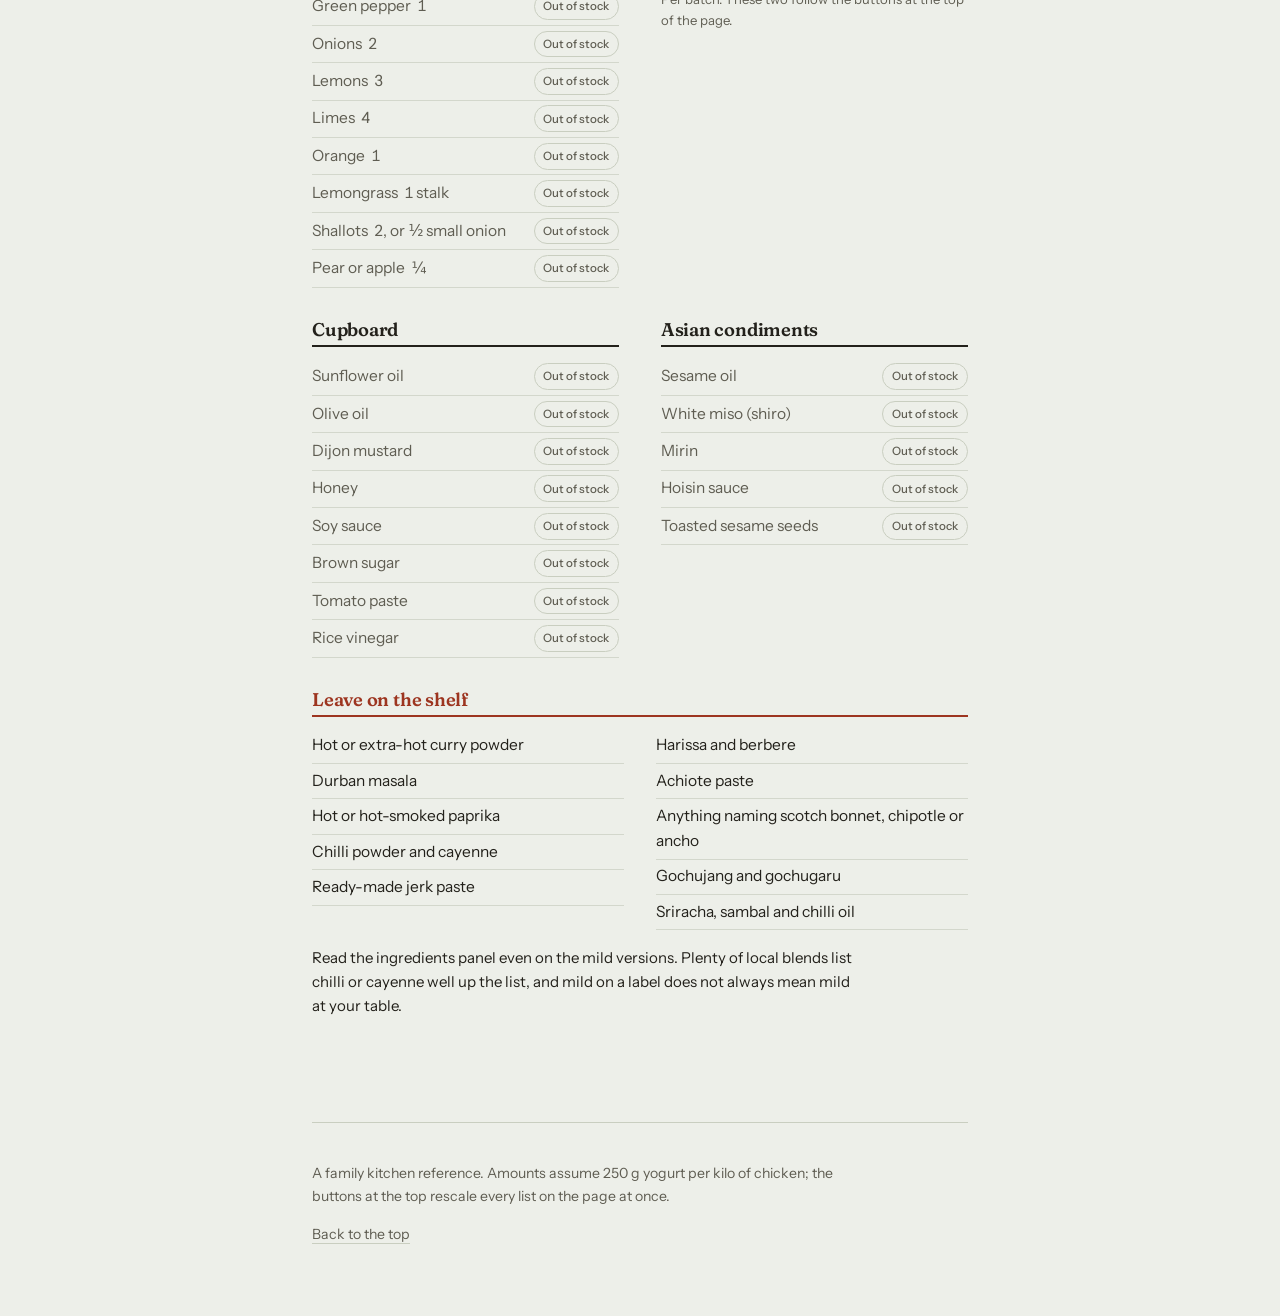
==== commit 4523d8fb: "Add files via upload" ====
--- a/index.html
+++ b/index.html
@@ -3,8 +3,8 @@
 <head>
 <meta charset="utf-8">
 <meta name="viewport" content="width=device-width, initial-scale=1">
-<title>Six mild yogurt marinades</title>
-<meta name="description" content="Six yogurt-based chicken marinades with no chilli — mild jerk, Greek lemon-oregano, shawarma spice, herb-mustard-honey, Jamaican curry and achiote pibil — with a full pantry list.">
+<title>Ten mild yogurt marinades</title>
+<meta name="description" content="Ten yogurt-based chicken marinades with no chilli — Caribbean, Mexican, Middle Eastern and Asian flavours, all no hotter than black pepper — with a full pantry list.">
 <link rel="preconnect" href="https://fonts.googleapis.com">
 <link rel="preconnect" href="https://fonts.gstatic.com" crossorigin>
 <link href="https://fonts.googleapis.com/css2?family=Fraunces:ital,opsz,wght,SOFT,WONK@0,9..144,400..700,50,1;1,9..144,400..600,50,1&family=Instrument+Sans:wght@400;500;600&display=swap" rel="stylesheet">
@@ -22,6 +22,10 @@
     --honey:#a87e17;
     --curry:#c2650f;
     --achiote:#9d3520;
+    --korean:#1f5a66;
+    --miso:#4a3f73;
+    --hoisin:#7a2d52;
+    --viet:#2f6b4f;
 
     --display:"Fraunces",Georgia,serif;
     --body:"Instrument Sans",system-ui,-apple-system,"Segoe UI",sans-serif;
@@ -117,9 +121,12 @@
   .swatch{
     height:2.4rem;width:3.2rem;
     background:var(--c);
-    transition:width .22s ease,transform .22s ease;
-  }
-  .index a:hover .swatch,.index a:focus-visible .swatch{width:4.6rem}
+    transition:width .22s ease,transform .22s ease,background .22s ease;
+  }
+  .index a:hover .swatch,.index a:focus-visible .swatch{
+    width:calc(4.2rem - 5px);
+    background:linear-gradient(to right, var(--c) 56%, color-mix(in srgb,var(--c) 25%,transparent));
+  }
   .index a:hover .idx-name,.index a:focus-visible .idx-name{color:var(--c)}
   .idx-name{
     font-family:var(--display);
@@ -146,11 +153,28 @@
     padding-top:.9rem;
     margin-bottom:1.5rem;
   }
+  .recipe-head-top{
+    display:flex;
+    align-items:baseline;
+    justify-content:space-between;
+    gap:1rem;
+    flex-wrap:wrap;
+  }
   .recipe h2{font-size:clamp(1.85rem,6vw,2.7rem);color:var(--c)}
   .heat{
     margin:.55rem 0 0;
     font-size:.92rem;color:var(--ink-2);
   }
+  .view-toggle{
+    font:inherit;font-size:.82rem;font-weight:500;
+    padding:.32rem .75rem;
+    border:1px solid var(--c);
+    background:transparent;color:var(--c);
+    border-radius:999px;cursor:pointer;
+    white-space:nowrap;flex-shrink:0;
+    transition:background .15s,color .15s;
+  }
+  .view-toggle[aria-pressed="true"]{background:var(--c);color:var(--paper)}
 
   .ing{margin:0;padding:0}
   .ing div{
@@ -171,9 +195,25 @@
     hyphens:none;
   }
   .n{margin:0;min-width:0}
+  .core{font-weight:inherit}
   .sub{
     display:block;font-size:.82rem;color:var(--ink-2);
   }
+
+  /* compact "ingredients only" view — styled like the pantry list */
+  .ing.compact{display:block;padding:.1rem 0 .2rem}
+  .ing.compact div{
+    display:block;
+    border:none;
+    border-bottom:1px solid color-mix(in srgb,var(--rule) 70%,transparent);
+    padding:.34rem 0;
+    grid-template-columns:none;
+  }
+  .ing.compact div:first-child{border-top:none}
+  .ing.compact .q{display:none}
+  .ing.compact .n{display:block;margin:0;font-size:.97rem}
+  .ing.compact .detail,.ing.compact .sub{display:none}
+  .ing.compact .core{font-weight:400;color:var(--ink)}
 
   .note{
     margin:1.4rem 0 0;
@@ -221,9 +261,29 @@
     padding:.3rem 0;
     border-bottom:1px solid color-mix(in srgb,var(--rule) 70%,transparent);
     font-size:.97rem;
-    display:flex;justify-content:space-between;gap:1rem;
-  }
-  .pantry li span{color:var(--ink-2);font-variant-numeric:tabular-nums;white-space:nowrap}
+    display:flex;justify-content:space-between;align-items:center;gap:.75rem;
+  }
+  .pantry-item{
+    display:flex;flex-wrap:wrap;align-items:baseline;gap:.4rem;
+    flex:1;min-width:0;
+  }
+  .pantry-item .q,.pantry-item span{color:var(--ink-2);font-variant-numeric:tabular-nums;white-space:nowrap}
+  .stock{
+    font:inherit;font-size:.72rem;font-weight:500;
+    padding:.2rem .55rem;
+    border:1px solid var(--rule);
+    background:transparent;color:var(--ink-2);
+    border-radius:999px;cursor:pointer;
+    white-space:nowrap;flex-shrink:0;
+    transition:background .15s,color .15s,border-color .15s;
+  }
+  .stock:hover{border-color:var(--ink-2)}
+  .stock[data-state="have"]{background:var(--ink);color:var(--paper);border-color:var(--ink)}
+  li[data-state="have"] .pantry-name,
+  li[data-state="have"] .pantry-item .q,
+  li[data-state="have"] .pantry-item span{
+    color:var(--ink-2);text-decoration:line-through;opacity:.65;
+  }
   .avoid{grid-column:1/-1}
   .avoid h3{border-bottom-color:var(--achiote);color:var(--achiote)}
   .avoid ul{columns:2;column-gap:2rem}
@@ -246,12 +306,21 @@
   }
 
   @media print{
-    .bar,.index,.filter,footer{display:none}
+    .bar,.index,.filter,.view-toggle,.stock,footer{display:none}
     body{background:#fff;color:#000;font-size:10.5pt}
     .recipe,section{break-inside:avoid;padding-top:1.4rem}
     .recipe h2{color:#000}
     .q{color:#000}
     .note{background:#f2f2f2}
+    /* always print full quantities, even if a recipe is mid-toggle on screen */
+    .ing.compact{display:block}
+    .ing.compact div{
+      display:grid;grid-template-columns:6.5rem minmax(0,1fr);
+      gap:.2rem 1.1rem;padding:.34rem 0;border-bottom:1px solid #ddd;
+    }
+    .ing.compact .q{display:block}
+    .ing.compact .detail,.ing.compact .sub{display:inline}
+    .ing.compact .core{display:inline;padding:0;background:none;border:none;font-size:inherit}
   }
 </style>
 </head>
@@ -271,7 +340,7 @@
 <div class="wrap">
 
 <header class="hero">
-  <h1>Six mild marinades</h1>
+  <h1>Ten mild marinades</h1>
   <p class="standfirst">Yogurt-based, no chilli in any of them. Nothing here goes hotter than a grind of black pepper, so the whole table eats the same dinner.</p>
   <p class="ratio">250&nbsp;g plain yogurt to every kilo of chicken.</p>
 
@@ -300,12 +369,28 @@
       <span class="swatch" aria-hidden="true"></span>
       <span class="idx-name">Achiote pibil<span class="idx-key">Paprika, cumin, oregano, orange, lime</span></span>
     </a>
+    <a href="#korean" style="--c:var(--korean)">
+      <span class="swatch" aria-hidden="true"></span>
+      <span class="idx-name">Korean bulgogi-style<span class="idx-key">Soy, sesame oil, garlic, grated pear</span></span>
+    </a>
+    <a href="#miso" style="--c:var(--miso)">
+      <span class="swatch" aria-hidden="true"></span>
+      <span class="idx-name">Japanese miso-ginger<span class="idx-key">White miso, mirin, sesame oil, ginger</span></span>
+    </a>
+    <a href="#hoisin" style="--c:var(--hoisin)">
+      <span class="swatch" aria-hidden="true"></span>
+      <span class="idx-name">Chinese five-spice hoisin<span class="idx-key">Hoisin, five-spice, soy, ginger</span></span>
+    </a>
+    <a href="#viet" style="--c:var(--viet)">
+      <span class="swatch" aria-hidden="true"></span>
+      <span class="idx-name">Vietnamese lemongrass-shallot<span class="idx-key">Lemongrass, shallot, soy, brown sugar</span></span>
+    </a>
   </nav>
 </header>
 
 <section id="basics">
   <h2>The same five moves every time</h2>
-  <p class="lede">All six work identically, so this bit only needs reading once.</p>
+  <p class="lede">All ten work identically, so this bit only needs reading once.</p>
   <ul class="basics">
     <li><b>Mix the marinade in a bowl</b> before the chicken goes anywhere near it. Dry spices need a moment in the yogurt to stop tasting powdery.</li>
     <li><b>Thighs over breasts.</b> Cheaper, more forgiving, better flavour. Breasts work but pull them out at 12 hours or the texture goes soft.</li>
@@ -317,24 +402,24 @@
 
 <section class="recipe" id="jerk" style="--c:var(--jerk)">
   <div class="recipe-head">
-    <h2>Mild jerk</h2>
+    <div class="recipe-head-top"><h2>Mild jerk</h2><button type="button" class="view-toggle" data-target="jerk" aria-pressed="false">Ingredients only</button></div>
     <p class="heat">No chilli. The green pepper is doing the scotch bonnet's other job — the fruity, vegetal note — without any of the heat.</p>
   </div>
   <div class="ing">
-    <div><span class="q" data-q="250" data-u="g" data-r="mass">250 g</span><p class="n">Plain full-fat yogurt</p></div>
-    <div><span class="q" data-q="1" data-u="tbsp" data-r="spoon">1 tbsp</span><p class="n">Ground allspice</p></div>
-    <div><span class="q" data-q="2" data-u="tsp" data-r="spoon">2 tsp</span><p class="n">Dried thyme <span class="sub">Or a tablespoon of fresh, leaves stripped</span></p></div>
-    <div><span class="q" data-q="0.5" data-u="tsp" data-r="spoon">½ tsp</span><p class="n">Ground nutmeg</p></div>
-    <div><span class="q" data-q="0.5" data-u="tsp" data-r="spoon">½ tsp</span><p class="n">Ground cinnamon</p></div>
-    <div><span class="q" data-q="0.5" data-u="tsp" data-r="spoon">½ tsp</span><p class="n">Black pepper</p></div>
-    <div><span class="q" data-q="1" data-u="tsp" data-r="spoon">1 tsp</span><p class="n">Salt</p></div>
-    <div><span class="q" data-q="1" data-u="tbsp" data-r="spoon">1 tbsp</span><p class="n">Brown sugar</p></div>
-    <div><span class="q" data-q="1" data-u="tbsp" data-r="spoon">1 tbsp</span><p class="n">Soy sauce</p></div>
-    <div><span class="q" data-q="1" data-u="tbsp" data-r="spoon">1 tbsp</span><p class="n">Grated fresh ginger</p></div>
-    <div><span class="q" data-q="4" data-u="" data-r="whole">4</span><p class="n">Spring onions, chopped, green parts and all</p></div>
-    <div><span class="q" data-q="0.5" data-u="" data-r="half">½</span><p class="n">Green pepper, finely chopped</p></div>
-    <div><span class="q" data-q="5" data-u="cloves" data-u1="clove" data-r="whole">5 cloves</span><p class="n">Garlic, crushed</p></div>
-    <div><span class="q" data-q="1" data-u="limes" data-u1="lime" data-r="whole">1 lime</span><p class="n">Juiced</p></div>
+    <div><span class="q" data-q="250" data-u="g" data-r="mass">250 g</span><p class="n"><span class="core">Plain full-fat yogurt</span></p></div>
+    <div><span class="q" data-q="1" data-u="tbsp" data-r="spoon">1 tbsp</span><p class="n"><span class="core">Ground allspice</span></p></div>
+    <div><span class="q" data-q="2" data-u="tsp" data-r="spoon">2 tsp</span><p class="n"><span class="core">Dried thyme</span> <span class="sub">Or a tablespoon of fresh, leaves stripped</span></p></div>
+    <div><span class="q" data-q="0.5" data-u="tsp" data-r="spoon">½ tsp</span><p class="n"><span class="core">Ground nutmeg</span></p></div>
+    <div><span class="q" data-q="0.5" data-u="tsp" data-r="spoon">½ tsp</span><p class="n"><span class="core">Ground cinnamon</span></p></div>
+    <div><span class="q" data-q="0.5" data-u="tsp" data-r="spoon">½ tsp</span><p class="n"><span class="core">Black pepper</span></p></div>
+    <div><span class="q" data-q="1" data-u="tsp" data-r="spoon">1 tsp</span><p class="n"><span class="core">Salt</span></p></div>
+    <div><span class="q" data-q="1" data-u="tbsp" data-r="spoon">1 tbsp</span><p class="n"><span class="core">Brown sugar</span></p></div>
+    <div><span class="q" data-q="1" data-u="tbsp" data-r="spoon">1 tbsp</span><p class="n"><span class="core">Soy sauce</span></p></div>
+    <div><span class="q" data-q="1" data-u="tbsp" data-r="spoon">1 tbsp</span><p class="n"><span class="core">Grated fresh ginger</span></p></div>
+    <div><span class="q" data-q="4" data-u="" data-r="whole">4</span><p class="n"><span class="core">Spring onions</span><span class="detail">, chopped, green parts and all</span></p></div>
+    <div><span class="q" data-q="0.5" data-u="" data-r="half">½</span><p class="n"><span class="core">Green pepper</span><span class="detail">, finely chopped</span></p></div>
+    <div><span class="q" data-q="5" data-u="cloves" data-u1="clove" data-r="whole">5 cloves</span><p class="n"><span class="core">Garlic</span><span class="detail">, crushed</span></p></div>
+    <div><span class="q" data-q="1" data-u="limes" data-u1="lime" data-r="whole">1 lime</span><p class="n"><span class="core">Lime</span><span class="detail">, juiced</span></p></div>
   </div>
   <div class="note">
     <h3>Worth knowing</h3>
@@ -344,65 +429,65 @@
 
 <section class="recipe" id="greek" style="--c:var(--greek)">
   <div class="recipe-head">
-    <h2>Greek lemon-oregano</h2>
+    <div class="recipe-head-top"><h2>Greek lemon-oregano</h2><button type="button" class="view-toggle" data-target="greek" aria-pressed="false">Ingredients only</button></div>
     <p class="heat">No chilli. Half a teaspoon of black pepper is the only bite in it.</p>
   </div>
   <div class="ing">
-    <div><span class="q" data-q="250" data-u="g" data-r="mass">250 g</span><p class="n">Plain full-fat yogurt</p></div>
-    <div><span class="q" data-q="2" data-u="tbsp" data-r="spoon">2 tbsp</span><p class="n">Olive oil</p></div>
-    <div><span class="q" data-q="1" data-u="lemons" data-u1="lemon" data-r="whole">1 lemon</span><p class="n">Zest and juice, both</p></div>
-    <div><span class="q" data-q="1" data-u="tbsp" data-r="spoon">1 tbsp</span><p class="n">Dried oregano</p></div>
-    <div><span class="q" data-q="1" data-u="tsp" data-r="spoon">1 tsp</span><p class="n">Sweet paprika</p></div>
-    <div><span class="q" data-q="1" data-u="tsp" data-r="spoon">1 tsp</span><p class="n">Salt</p></div>
-    <div><span class="q" data-q="0.5" data-u="tsp" data-r="spoon">½ tsp</span><p class="n">Black pepper</p></div>
-    <div><span class="q" data-q="5" data-u="cloves" data-u1="clove" data-r="whole">5 cloves</span><p class="n">Garlic, crushed</p></div>
+    <div><span class="q" data-q="250" data-u="g" data-r="mass">250 g</span><p class="n"><span class="core">Plain full-fat yogurt</span></p></div>
+    <div><span class="q" data-q="2" data-u="tbsp" data-r="spoon">2 tbsp</span><p class="n"><span class="core">Olive oil</span></p></div>
+    <div><span class="q" data-q="1" data-u="lemons" data-u1="lemon" data-r="whole">1 lemon</span><p class="n"><span class="core">Lemon</span><span class="detail">, zest and juice, both</span></p></div>
+    <div><span class="q" data-q="1" data-u="tbsp" data-r="spoon">1 tbsp</span><p class="n"><span class="core">Dried oregano</span></p></div>
+    <div><span class="q" data-q="1" data-u="tsp" data-r="spoon">1 tsp</span><p class="n"><span class="core">Sweet paprika</span></p></div>
+    <div><span class="q" data-q="1" data-u="tsp" data-r="spoon">1 tsp</span><p class="n"><span class="core">Salt</span></p></div>
+    <div><span class="q" data-q="0.5" data-u="tsp" data-r="spoon">½ tsp</span><p class="n"><span class="core">Black pepper</span></p></div>
+    <div><span class="q" data-q="5" data-u="cloves" data-u1="clove" data-r="whole">5 cloves</span><p class="n"><span class="core">Garlic</span><span class="detail">, crushed</span></p></div>
   </div>
   <div class="note">
     <h3>Worth knowing</h3>
-    <p>The easiest sell to a five-year-old of the six, and the one most likely to already be in your cupboard. Take the zest before you juice the lemon — it is most of the flavour and everyone forgets. Good in pita with cucumber and more yogurt, or on skewers with onion and pepper.</p>
+    <p>The easiest sell to a five-year-old of the ten, and the one most likely to already be in your cupboard. Take the zest before you juice the lemon — it is most of the flavour and everyone forgets. Good in pita with cucumber and more yogurt, or on skewers with onion and pepper.</p>
   </div>
 </section>
 
 <section class="recipe" id="shawarma" style="--c:var(--shawarma)">
   <div class="recipe-head">
-    <h2>Shawarma warm spice</h2>
+    <div class="recipe-head-top"><h2>Shawarma warm spice</h2><button type="button" class="view-toggle" data-target="shawarma" aria-pressed="false">Ingredients only</button></div>
     <p class="heat">No chilli. Allspice and cinnamon are warm-aromatic rather than pungent, so nothing here registers as hot.</p>
   </div>
   <div class="ing">
-    <div><span class="q" data-q="250" data-u="g" data-r="mass">250 g</span><p class="n">Plain full-fat yogurt</p></div>
-    <div><span class="q" data-q="2" data-u="tbsp" data-r="spoon">2 tbsp</span><p class="n">Sunflower or olive oil</p></div>
-    <div><span class="q" data-q="2" data-u="tsp" data-r="spoon">2 tsp</span><p class="n">Ground allspice</p></div>
-    <div><span class="q" data-q="1.5" data-u="tsp" data-r="spoon">1½ tsp</span><p class="n">Ground cumin</p></div>
-    <div><span class="q" data-q="1.5" data-u="tsp" data-r="spoon">1½ tsp</span><p class="n">Ground coriander</p></div>
-    <div><span class="q" data-q="0.75" data-u="tsp" data-r="spoon">¾ tsp</span><p class="n">Ground cinnamon</p></div>
-    <div><span class="q" data-q="0.5" data-u="tsp" data-r="spoon">½ tsp</span><p class="n">Black pepper</p></div>
-    <div><span class="q" data-q="1" data-u="tsp" data-r="spoon">1 tsp</span><p class="n">Salt</p></div>
-    <div><span class="q" data-q="1" data-u="tbsp" data-r="spoon">1 tbsp</span><p class="n">Lemon juice</p></div>
-    <div><span class="q" data-q="5" data-u="cloves" data-u1="clove" data-r="whole">5 cloves</span><p class="n">Garlic, crushed</p></div>
-    <div><span class="q" data-q="0.5" data-u="" data-r="half">½</span><p class="n">Onion, grated, juice and all</p></div>
+    <div><span class="q" data-q="250" data-u="g" data-r="mass">250 g</span><p class="n"><span class="core">Plain full-fat yogurt</span></p></div>
+    <div><span class="q" data-q="2" data-u="tbsp" data-r="spoon">2 tbsp</span><p class="n"><span class="core">Sunflower or olive oil</span></p></div>
+    <div><span class="q" data-q="2" data-u="tsp" data-r="spoon">2 tsp</span><p class="n"><span class="core">Ground allspice</span></p></div>
+    <div><span class="q" data-q="1.5" data-u="tsp" data-r="spoon">1½ tsp</span><p class="n"><span class="core">Ground cumin</span></p></div>
+    <div><span class="q" data-q="1.5" data-u="tsp" data-r="spoon">1½ tsp</span><p class="n"><span class="core">Ground coriander</span></p></div>
+    <div><span class="q" data-q="0.75" data-u="tsp" data-r="spoon">¾ tsp</span><p class="n"><span class="core">Ground cinnamon</span></p></div>
+    <div><span class="q" data-q="0.5" data-u="tsp" data-r="spoon">½ tsp</span><p class="n"><span class="core">Black pepper</span></p></div>
+    <div><span class="q" data-q="1" data-u="tsp" data-r="spoon">1 tsp</span><p class="n"><span class="core">Salt</span></p></div>
+    <div><span class="q" data-q="1" data-u="tbsp" data-r="spoon">1 tbsp</span><p class="n"><span class="core">Lemon juice</span></p></div>
+    <div><span class="q" data-q="5" data-u="cloves" data-u1="clove" data-r="whole">5 cloves</span><p class="n"><span class="core">Garlic</span><span class="detail">, crushed</span></p></div>
+    <div><span class="q" data-q="0.5" data-u="" data-r="half">½</span><p class="n"><span class="core">Onion</span><span class="detail">, grated, juice and all</span></p></div>
   </div>
   <div class="note">
     <h3>Worth knowing</h3>
-    <p>The most restaurant-tasting of the six. Grated onion is not optional — it tenderises alongside the yogurt and carries the spice into the meat. Slice the cooked chicken thin and pile it into flatbread with pickles and tahini.</p>
+    <p>The most restaurant-tasting of the ten. Grated onion is not optional — it tenderises alongside the yogurt and carries the spice into the meat. Slice the cooked chicken thin and pile it into flatbread with pickles and tahini.</p>
   </div>
 </section>
 
 <section class="recipe" id="honey" style="--c:var(--honey)">
   <div class="recipe-head">
-    <h2>Herb, mustard &amp; honey</h2>
+    <div class="recipe-head-top"><h2>Herb, mustard &amp; honey</h2><button type="button" class="view-toggle" data-target="honey" aria-pressed="false">Ingredients only</button></div>
     <p class="heat">The mildest here. A quarter-teaspoon of pepper, and Dijon's sharpness cooks away to nothing.</p>
   </div>
   <div class="ing">
-    <div><span class="q" data-q="250" data-u="g" data-r="mass">250 g</span><p class="n">Plain full-fat yogurt</p></div>
-    <div><span class="q" data-q="1" data-u="tbsp" data-r="spoon">1 tbsp</span><p class="n">Dijon mustard</p></div>
-    <div><span class="q" data-q="2" data-u="tbsp" data-r="spoon">2 tbsp</span><p class="n">Lemon juice</p></div>
-    <div><span class="q" data-q="1" data-u="tsp" data-r="spoon">1 tsp</span><p class="n">Honey</p></div>
-    <div><span class="q" data-q="1" data-u="tsp" data-r="spoon">1 tsp</span><p class="n">Garlic powder</p></div>
-    <div><span class="q" data-q="1" data-u="tsp" data-r="spoon">1 tsp</span><p class="n">Onion powder</p></div>
-    <div><span class="q" data-q="1" data-u="tsp" data-r="spoon">1 tsp</span><p class="n">Dried parsley</p></div>
-    <div><span class="q" data-q="1" data-u="tsp" data-r="spoon">1 tsp</span><p class="n">Dried thyme</p></div>
-    <div><span class="q" data-q="1" data-u="tsp" data-r="spoon">1 tsp</span><p class="n">Salt</p></div>
-    <div><span class="q" data-q="0.25" data-u="tsp" data-r="spoon">¼ tsp</span><p class="n">Black pepper</p></div>
+    <div><span class="q" data-q="250" data-u="g" data-r="mass">250 g</span><p class="n"><span class="core">Plain full-fat yogurt</span></p></div>
+    <div><span class="q" data-q="1" data-u="tbsp" data-r="spoon">1 tbsp</span><p class="n"><span class="core">Dijon mustard</span></p></div>
+    <div><span class="q" data-q="2" data-u="tbsp" data-r="spoon">2 tbsp</span><p class="n"><span class="core">Lemon juice</span></p></div>
+    <div><span class="q" data-q="1" data-u="tsp" data-r="spoon">1 tsp</span><p class="n"><span class="core">Honey</span></p></div>
+    <div><span class="q" data-q="1" data-u="tsp" data-r="spoon">1 tsp</span><p class="n"><span class="core">Garlic powder</span></p></div>
+    <div><span class="q" data-q="1" data-u="tsp" data-r="spoon">1 tsp</span><p class="n"><span class="core">Onion powder</span></p></div>
+    <div><span class="q" data-q="1" data-u="tsp" data-r="spoon">1 tsp</span><p class="n"><span class="core">Dried parsley</span></p></div>
+    <div><span class="q" data-q="1" data-u="tsp" data-r="spoon">1 tsp</span><p class="n"><span class="core">Dried thyme</span></p></div>
+    <div><span class="q" data-q="1" data-u="tsp" data-r="spoon">1 tsp</span><p class="n"><span class="core">Salt</span></p></div>
+    <div><span class="q" data-q="0.25" data-u="tsp" data-r="spoon">¼ tsp</span><p class="n"><span class="core">Black pepper</span></p></div>
   </div>
   <div class="note">
     <h3>Worth knowing</h3>
@@ -412,22 +497,22 @@
 
 <section class="recipe" id="curry" style="--c:var(--curry)">
   <div class="recipe-head">
-    <h2>Jamaican curry</h2>
+    <div class="recipe-head-top"><h2>Jamaican curry</h2><button type="button" class="view-toggle" data-target="curry" aria-pressed="false">Ingredients only</button></div>
     <p class="heat">Warm, not hot — Jamaican curry is turmeric- and allspice-led rather than chilli-led. Check your curry powder's label all the same.</p>
   </div>
   <div class="ing">
-    <div><span class="q" data-q="250" data-u="g" data-r="mass">250 g</span><p class="n">Plain full-fat yogurt</p></div>
-    <div><span class="q" data-q="1" data-u="tbsp" data-r="spoon">1 tbsp</span><p class="n">Mild curry powder <span class="sub">Rajah Mild &amp; Aromatic, Robertsons mild, or a Cape Malay blend</span></p></div>
-    <div><span class="q" data-q="2" data-u="tsp" data-r="spoon">2 tsp</span><p class="n">Turmeric <span class="sub">Sold as borrie</span></p></div>
-    <div><span class="q" data-q="2" data-u="tsp" data-r="spoon">2 tsp</span><p class="n">Ground allspice</p></div>
-    <div><span class="q" data-q="2" data-u="tsp" data-r="spoon">2 tsp</span><p class="n">Dried thyme</p></div>
-    <div><span class="q" data-q="1" data-u="tbsp" data-r="spoon">1 tbsp</span><p class="n">Grated fresh ginger</p></div>
-    <div><span class="q" data-q="1" data-u="tbsp" data-r="spoon">1 tbsp</span><p class="n">Sunflower oil</p></div>
-    <div><span class="q" data-q="1" data-u="tsp" data-r="spoon">1 tsp</span><p class="n">Salt</p></div>
-    <div><span class="q" data-q="0.5" data-u="tsp" data-r="spoon">½ tsp</span><p class="n">Black pepper</p></div>
-    <div><span class="q" data-q="5" data-u="cloves" data-u1="clove" data-r="whole">5 cloves</span><p class="n">Garlic, crushed</p></div>
-    <div><span class="q" data-q="1" data-u="" data-r="whole">1</span><p class="n">Onion, small, grated</p></div>
-    <div><span class="q" data-q="1" data-u="limes" data-u1="lime" data-r="whole">1 lime</span><p class="n">Juiced</p></div>
+    <div><span class="q" data-q="250" data-u="g" data-r="mass">250 g</span><p class="n"><span class="core">Plain full-fat yogurt</span></p></div>
+    <div><span class="q" data-q="1" data-u="tbsp" data-r="spoon">1 tbsp</span><p class="n"><span class="core">Mild curry powder</span> <span class="sub">Rajah Mild &amp; Aromatic, Robertsons mild, or a Cape Malay blend</span></p></div>
+    <div><span class="q" data-q="2" data-u="tsp" data-r="spoon">2 tsp</span><p class="n"><span class="core">Turmeric</span> <span class="sub">Sold as borrie</span></p></div>
+    <div><span class="q" data-q="2" data-u="tsp" data-r="spoon">2 tsp</span><p class="n"><span class="core">Ground allspice</span></p></div>
+    <div><span class="q" data-q="2" data-u="tsp" data-r="spoon">2 tsp</span><p class="n"><span class="core">Dried thyme</span></p></div>
+    <div><span class="q" data-q="1" data-u="tbsp" data-r="spoon">1 tbsp</span><p class="n"><span class="core">Grated fresh ginger</span></p></div>
+    <div><span class="q" data-q="1" data-u="tbsp" data-r="spoon">1 tbsp</span><p class="n"><span class="core">Sunflower oil</span></p></div>
+    <div><span class="q" data-q="1" data-u="tsp" data-r="spoon">1 tsp</span><p class="n"><span class="core">Salt</span></p></div>
+    <div><span class="q" data-q="0.5" data-u="tsp" data-r="spoon">½ tsp</span><p class="n"><span class="core">Black pepper</span></p></div>
+    <div><span class="q" data-q="5" data-u="cloves" data-u1="clove" data-r="whole">5 cloves</span><p class="n"><span class="core">Garlic</span><span class="detail">, crushed</span></p></div>
+    <div><span class="q" data-q="1" data-u="" data-r="whole">1</span><p class="n"><span class="core">Onion</span><span class="detail">, small, grated</span></p></div>
+    <div><span class="q" data-q="1" data-u="limes" data-u1="lime" data-r="whole">1 lime</span><p class="n"><span class="core">Lime</span><span class="detail">, juiced</span></p></div>
   </div>
   <div class="note">
     <h3>Built without Jamaican curry powder</h3>
@@ -438,24 +523,24 @@
 
 <section class="recipe" id="achiote" style="--c:var(--achiote)">
   <div class="recipe-head">
-    <h2>Achiote pibil</h2>
+    <div class="recipe-head-top"><h2>Achiote pibil</h2><button type="button" class="view-toggle" data-target="achiote" aria-pressed="false">Ingredients only</button></div>
     <p class="heat">No chilli. The deep red-orange comes from paprika and turmeric, not heat.</p>
   </div>
   <div class="ing">
-    <div><span class="q" data-q="250" data-u="g" data-r="mass">250 g</span><p class="n">Plain full-fat yogurt</p></div>
-    <div><span class="q" data-q="1.5" data-u="tsp" data-r="spoon">1½ tsp</span><p class="n">Sweet paprika</p></div>
-    <div><span class="q" data-q="0.5" data-u="tsp" data-r="spoon">½ tsp</span><p class="n">Turmeric</p></div>
-    <div><span class="q" data-q="1" data-u="tsp" data-r="spoon">1 tsp</span><p class="n">Tomato paste</p></div>
-    <div><span class="q" data-q="2" data-u="tsp" data-r="spoon">2 tsp</span><p class="n">Ground cumin</p></div>
-    <div><span class="q" data-q="1" data-u="tbsp" data-r="spoon">1 tbsp</span><p class="n">Dried oregano</p></div>
-    <div><span class="q" data-q="0.25" data-u="tsp" data-r="spoon">¼ tsp</span><p class="n">Ground cloves</p></div>
-    <div><span class="q" data-q="0.25" data-u="tsp" data-r="spoon">¼ tsp</span><p class="n">Ground cinnamon</p></div>
-    <div><span class="q" data-q="0.5" data-u="tsp" data-r="spoon">½ tsp</span><p class="n">Black pepper</p></div>
-    <div><span class="q" data-q="1" data-u="tsp" data-r="spoon">1 tsp</span><p class="n">Salt</p></div>
-    <div><span class="q" data-q="1" data-u="tbsp" data-r="spoon">1 tbsp</span><p class="n">Sunflower oil</p></div>
-    <div><span class="q" data-q="6" data-u="cloves" data-u1="clove" data-r="whole">6 cloves</span><p class="n">Garlic, crushed</p></div>
-    <div><span class="q" data-q="1" data-u="oranges" data-u1="orange" data-r="whole">1 orange</span><p class="n">Juiced</p></div>
-    <div><span class="q" data-q="2" data-u="limes" data-u1="lime" data-r="whole">2 limes</span><p class="n">Juiced</p></div>
+    <div><span class="q" data-q="250" data-u="g" data-r="mass">250 g</span><p class="n"><span class="core">Plain full-fat yogurt</span></p></div>
+    <div><span class="q" data-q="1.5" data-u="tsp" data-r="spoon">1½ tsp</span><p class="n"><span class="core">Sweet paprika</span></p></div>
+    <div><span class="q" data-q="0.5" data-u="tsp" data-r="spoon">½ tsp</span><p class="n"><span class="core">Turmeric</span></p></div>
+    <div><span class="q" data-q="1" data-u="tsp" data-r="spoon">1 tsp</span><p class="n"><span class="core">Tomato paste</span></p></div>
+    <div><span class="q" data-q="2" data-u="tsp" data-r="spoon">2 tsp</span><p class="n"><span class="core">Ground cumin</span></p></div>
+    <div><span class="q" data-q="1" data-u="tbsp" data-r="spoon">1 tbsp</span><p class="n"><span class="core">Dried oregano</span></p></div>
+    <div><span class="q" data-q="0.25" data-u="tsp" data-r="spoon">¼ tsp</span><p class="n"><span class="core">Ground cloves</span></p></div>
+    <div><span class="q" data-q="0.25" data-u="tsp" data-r="spoon">¼ tsp</span><p class="n"><span class="core">Ground cinnamon</span></p></div>
+    <div><span class="q" data-q="0.5" data-u="tsp" data-r="spoon">½ tsp</span><p class="n"><span class="core">Black pepper</span></p></div>
+    <div><span class="q" data-q="1" data-u="tsp" data-r="spoon">1 tsp</span><p class="n"><span class="core">Salt</span></p></div>
+    <div><span class="q" data-q="1" data-u="tbsp" data-r="spoon">1 tbsp</span><p class="n"><span class="core">Sunflower oil</span></p></div>
+    <div><span class="q" data-q="6" data-u="cloves" data-u1="clove" data-r="whole">6 cloves</span><p class="n"><span class="core">Garlic</span><span class="detail">, crushed</span></p></div>
+    <div><span class="q" data-q="1" data-u="oranges" data-u1="orange" data-r="whole">1 orange</span><p class="n"><span class="core">Orange</span><span class="detail">, juiced</span></p></div>
+    <div><span class="q" data-q="2" data-u="limes" data-u1="lime" data-r="whole">2 limes</span><p class="n"><span class="core">Limes</span><span class="detail">, juiced</span></p></div>
   </div>
   <div class="note">
     <h3>Built without annatto</h3>
@@ -464,69 +549,169 @@
   </div>
 </section>
 
+<section class="recipe" id="korean" style="--c:var(--korean)">
+  <div class="recipe-head">
+    <div class="recipe-head-top"><h2>Korean bulgogi-style</h2>
+    <button type="button" class="view-toggle" data-target="korean" aria-pressed="false">Ingredients only</button></div>
+    <p class="heat">No chilli. Real bulgogi gets its red tinge and kick from gochujang or gochugaru — both left out, so this leans harder on the sweet-savoury soy side instead.</p>
+  </div>
+  <div class="ing">
+    <div><span class="q" data-q="250" data-u="g" data-r="mass">250 g</span><p class="n"><span class="core">Plain full-fat yogurt</span></p></div>
+    <div><span class="q" data-q="3" data-u="tbsp" data-r="spoon">3 tbsp</span><p class="n"><span class="core">Soy sauce</span></p></div>
+    <div><span class="q" data-q="1" data-u="tbsp" data-r="spoon">1 tbsp</span><p class="n"><span class="core">Sesame oil</span></p></div>
+    <div><span class="q" data-q="1" data-u="tbsp" data-r="spoon">1 tbsp</span><p class="n"><span class="core">Brown sugar</span></p></div>
+    <div><span class="q" data-q="5" data-u="cloves" data-u1="clove" data-r="whole">5 cloves</span><p class="n"><span class="core">Garlic</span><span class="detail">, crushed</span></p></div>
+    <div><span class="q" data-q="1" data-u="tbsp" data-r="spoon">1 tbsp</span><p class="n"><span class="core">Grated fresh ginger</span></p></div>
+    <div><span class="q" data-q="2" data-u="" data-r="whole">2</span><p class="n"><span class="core">Spring onions</span><span class="detail">, chopped</span></p></div>
+    <div><span class="q" data-q="0.25" data-u="" data-r="spoon">¼</span><p class="n"><span class="core">Pear or apple</span><span class="detail">, grated</span></p></div>
+    <div><span class="q" data-q="0.5" data-u="tsp" data-r="spoon">½ tsp</span><p class="n"><span class="core">Black pepper</span></p></div>
+    <div><span class="q" data-q="1" data-u="tsp" data-r="spoon">1 tsp</span><p class="n"><span class="core">Toasted sesame seeds</span></p></div>
+  </div>
+  <div class="note">
+    <h3>Worth knowing</h3>
+    <p>The grated pear or apple is doing double duty — it's what gochujang would normally bring in sweetness, and its enzymes tenderise the meat the same way the yogurt does. Good on skewers, or sliced thin over rice with extra sesame seeds.</p>
+  </div>
+</section>
+
+<section class="recipe" id="miso" style="--c:var(--miso)">
+  <div class="recipe-head">
+    <div class="recipe-head-top"><h2>Japanese miso-ginger</h2>
+    <button type="button" class="view-toggle" data-target="miso" aria-pressed="false">Ingredients only</button></div>
+    <p class="heat">No chilli, and the mildest of the four Asian marinades — miso brings savoury depth without any heat at all.</p>
+  </div>
+  <div class="ing">
+    <div><span class="q" data-q="250" data-u="g" data-r="mass">250 g</span><p class="n"><span class="core">Plain full-fat yogurt</span></p></div>
+    <div><span class="q" data-q="2" data-u="tbsp" data-r="spoon">2 tbsp</span><p class="n"><span class="core">White miso</span><span class="detail"> (shiro)</span></p></div>
+    <div><span class="q" data-q="1" data-u="tbsp" data-r="spoon">1 tbsp</span><p class="n"><span class="core">Mirin</span></p></div>
+    <div><span class="q" data-q="1" data-u="tbsp" data-r="spoon">1 tbsp</span><p class="n"><span class="core">Soy sauce</span></p></div>
+    <div><span class="q" data-q="1" data-u="tbsp" data-r="spoon">1 tbsp</span><p class="n"><span class="core">Sesame oil</span></p></div>
+    <div><span class="q" data-q="1" data-u="tbsp" data-r="spoon">1 tbsp</span><p class="n"><span class="core">Grated fresh ginger</span></p></div>
+    <div><span class="q" data-q="3" data-u="cloves" data-u1="clove" data-r="whole">3 cloves</span><p class="n"><span class="core">Garlic</span><span class="detail">, crushed</span></p></div>
+    <div><span class="q" data-q="0.5" data-u="tsp" data-r="spoon">½ tsp</span><p class="n"><span class="core">Black pepper</span></p></div>
+  </div>
+  <div class="note">
+    <h3>Worth knowing</h3>
+    <p>Whisk the miso into the yogurt on its own first — it doesn't dissolve as easily as a spice powder and will clump if the other liquids go in too soon. Good simply grilled, with steamed rice and a quick cucumber salad.</p>
+  </div>
+</section>
+
+<section class="recipe" id="hoisin" style="--c:var(--hoisin)">
+  <div class="recipe-head">
+    <div class="recipe-head-top"><h2>Chinese five-spice hoisin</h2>
+    <button type="button" class="view-toggle" data-target="hoisin" aria-pressed="false">Ingredients only</button></div>
+    <p class="heat">No chilli in standard hoisin, though it's worth reading the label — five-spice itself is warm rather than hot.</p>
+  </div>
+  <div class="ing">
+    <div><span class="q" data-q="250" data-u="g" data-r="mass">250 g</span><p class="n"><span class="core">Plain full-fat yogurt</span></p></div>
+    <div><span class="q" data-q="2" data-u="tbsp" data-r="spoon">2 tbsp</span><p class="n"><span class="core">Hoisin sauce</span></p></div>
+    <div><span class="q" data-q="1" data-u="tbsp" data-r="spoon">1 tbsp</span><p class="n"><span class="core">Soy sauce</span></p></div>
+    <div><span class="q" data-q="1" data-u="tsp" data-r="spoon">1 tsp</span><p class="n"><span class="core">Chinese five-spice powder</span></p></div>
+    <div><span class="q" data-q="1" data-u="tbsp" data-r="spoon">1 tbsp</span><p class="n"><span class="core">Grated fresh ginger</span></p></div>
+    <div><span class="q" data-q="4" data-u="cloves" data-u1="clove" data-r="whole">4 cloves</span><p class="n"><span class="core">Garlic</span><span class="detail">, crushed</span></p></div>
+    <div><span class="q" data-q="1" data-u="tsp" data-r="spoon">1 tsp</span><p class="n"><span class="core">Sesame oil</span></p></div>
+    <div><span class="q" data-q="0.5" data-u="tsp" data-r="spoon">½ tsp</span><p class="n"><span class="core">Black pepper</span></p></div>
+  </div>
+  <div class="note">
+    <h3>Worth knowing</h3>
+    <p>Five-spice (star anise, cinnamon, clove, fennel, Sichuan pepper) is warm-aromatic, not pungent, so it doesn't register as heat. Most standard hoisin brands are chilli-free, but check the label regardless. Good grilled or oven-roasted, with extra hoisin brushed on in the last few minutes to glaze.</p>
+  </div>
+</section>
+
+<section class="recipe" id="viet" style="--c:var(--viet)">
+  <div class="recipe-head">
+    <div class="recipe-head-top"><h2>Vietnamese lemongrass-shallot</h2>
+    <button type="button" class="view-toggle" data-target="viet" aria-pressed="false">Ingredients only</button></div>
+    <p class="heat">No chilli, and built without fish sauce — see the substitution note below.</p>
+  </div>
+  <div class="ing">
+    <div><span class="q" data-q="250" data-u="g" data-r="mass">250 g</span><p class="n"><span class="core">Plain full-fat yogurt</span></p></div>
+    <div><span class="q" data-q="1" data-u="stalks" data-u1="stalk" data-r="whole">1 stalk</span><p class="n"><span class="core">Lemongrass</span><span class="detail">, very finely minced</span> <span class="sub">Or 1 tbsp lemongrass paste</span></p></div>
+    <div><span class="q" data-q="2" data-u="" data-r="whole">2</span><p class="n"><span class="core">Shallots</span><span class="detail">, grated</span> <span class="sub">Or ½ small onion</span></p></div>
+    <div><span class="q" data-q="1" data-u="tbsp" data-r="spoon">1 tbsp</span><p class="n"><span class="core">Soy sauce</span> <span class="sub">Replaces fish sauce — see note below</span></p></div>
+    <div><span class="q" data-q="0.5" data-u="tsp" data-r="spoon">½ tsp</span><p class="n"><span class="core">Rice vinegar</span> <span class="sub">Or a squeeze of lime</span></p></div>
+    <div><span class="q" data-q="1" data-u="tbsp" data-r="spoon">1 tbsp</span><p class="n"><span class="core">Brown sugar</span></p></div>
+    <div><span class="q" data-q="3" data-u="cloves" data-u1="clove" data-r="whole">3 cloves</span><p class="n"><span class="core">Garlic</span><span class="detail">, crushed</span></p></div>
+    <div><span class="q" data-q="1" data-u="tbsp" data-r="spoon">1 tbsp</span><p class="n"><span class="core">Oil</span></p></div>
+    <div><span class="q" data-q="0.5" data-u="tsp" data-r="spoon">½ tsp</span><p class="n"><span class="core">Black pepper</span></p></div>
+  </div>
+  <div class="note">
+    <h3>Built without fish sauce</h3>
+    <p>Fish sauce brings salt and a deep savoury base; soy sauce covers the saltiness and umami, and rice vinegar or a squeeze of lime adds the tang fish sauce would normally carry. It won't taste identical — fish sauce has a distinct funk soy can't fully replace — but it's close enough here, since the yogurt and aromatics are doing most of the work anyway.</p>
+    <p>If you do have fish sauce, use 1 tablespoon of it in place of the soy sauce and rice vinegar lines above. Mince the lemongrass very fine, or it stays fibrous.</p>
+  </div>
+</section>
+
 <section id="pantry">
-  <h2>Everything the six need</h2>
-  <p class="lede">The full list buys all six. Pick a single marinade to strip it back to one shopping trip. Spices in refill bags or from a bulk bin run roughly a third of the branded-jar price.</p>
+  <h2>Everything the ten need</h2>
+  <p class="lede">The full list buys all ten. Pick a single marinade to strip it back to one shopping trip. Spices in refill bags or from a bulk bin run roughly a third of the branded-jar price.</p>
 
   <div class="filter" role="group" aria-label="Show pantry items for">
-    <button type="button" data-only="all" aria-pressed="true">All six</button>
+    <button type="button" data-only="all" aria-pressed="true">All ten</button>
     <button type="button" data-only="jerk" aria-pressed="false" style="--c:var(--jerk)">Mild jerk</button>
     <button type="button" data-only="greek" aria-pressed="false" style="--c:var(--greek)">Greek lemon-oregano</button>
     <button type="button" data-only="shawarma" aria-pressed="false" style="--c:var(--shawarma)">Shawarma</button>
     <button type="button" data-only="honey" aria-pressed="false" style="--c:var(--honey)">Herb, mustard &amp; honey</button>
     <button type="button" data-only="curry" aria-pressed="false" style="--c:var(--curry)">Jamaican curry</button>
     <button type="button" data-only="achiote" aria-pressed="false" style="--c:var(--achiote)">Achiote pibil</button>
-  </div>
-  <p class="pantry-status" id="pantry-status" role="status">Showing all 33 items, enough to cook every marinade once.</p>
+    <button type="button" data-only="korean" aria-pressed="false" style="--c:var(--korean)">Korean bulgogi</button>
+    <button type="button" data-only="miso" aria-pressed="false" style="--c:var(--miso)">Miso-ginger</button>
+    <button type="button" data-only="hoisin" aria-pressed="false" style="--c:var(--hoisin)">Five-spice hoisin</button>
+    <button type="button" data-only="viet" aria-pressed="false" style="--c:var(--viet)">Lemongrass-shallot</button>
+  </div>
+  <p class="pantry-status" id="pantry-status" role="status">Showing all items, enough to cook every marinade once.</p>
 
   <div class="pantry">
     <div data-group>
       <h3>Dry spices</h3>
       <ul>
-        <li data-use="greek achiote">Sweet paprika</li>
-        <li data-use="shawarma achiote">Ground cumin</li>
-        <li data-use="shawarma">Ground coriander</li>
-        <li data-use="curry achiote">Turmeric (borrie)</li>
-        <li data-use="jerk shawarma curry">Ground allspice</li>
-        <li data-use="jerk shawarma achiote">Ground cinnamon</li>
-        <li data-use="jerk">Ground nutmeg</li>
-        <li data-use="achiote">Ground cloves</li>
-        <li data-use="curry">Mild curry powder</li>
-        <li data-use="honey">Garlic powder</li>
-        <li data-use="honey">Onion powder</li>
-        <li data-use="jerk greek shawarma honey curry achiote">Black pepper</li>
-        <li data-use="jerk greek shawarma honey curry achiote">Salt</li>
+        <li data-use="greek achiote" data-id="sweet-paprika"><span class="pantry-item"><span class="pantry-name">Sweet paprika</span></span><button type="button" class="stock" aria-pressed="false">Out of stock</button></li>
+        <li data-use="shawarma achiote" data-id="ground-cumin"><span class="pantry-item"><span class="pantry-name">Ground cumin</span></span><button type="button" class="stock" aria-pressed="false">Out of stock</button></li>
+        <li data-use="shawarma" data-id="ground-coriander"><span class="pantry-item"><span class="pantry-name">Ground coriander</span></span><button type="button" class="stock" aria-pressed="false">Out of stock</button></li>
+        <li data-use="curry achiote" data-id="turmeric-borrie"><span class="pantry-item"><span class="pantry-name">Turmeric (borrie)</span></span><button type="button" class="stock" aria-pressed="false">Out of stock</button></li>
+        <li data-use="jerk shawarma curry" data-id="ground-allspice"><span class="pantry-item"><span class="pantry-name">Ground allspice</span></span><button type="button" class="stock" aria-pressed="false">Out of stock</button></li>
+        <li data-use="jerk shawarma achiote" data-id="ground-cinnamon"><span class="pantry-item"><span class="pantry-name">Ground cinnamon</span></span><button type="button" class="stock" aria-pressed="false">Out of stock</button></li>
+        <li data-use="jerk" data-id="ground-nutmeg"><span class="pantry-item"><span class="pantry-name">Ground nutmeg</span></span><button type="button" class="stock" aria-pressed="false">Out of stock</button></li>
+        <li data-use="achiote" data-id="ground-cloves"><span class="pantry-item"><span class="pantry-name">Ground cloves</span></span><button type="button" class="stock" aria-pressed="false">Out of stock</button></li>
+        <li data-use="curry" data-id="mild-curry-powder"><span class="pantry-item"><span class="pantry-name">Mild curry powder</span></span><button type="button" class="stock" aria-pressed="false">Out of stock</button></li>
+        <li data-use="honey" data-id="garlic-powder"><span class="pantry-item"><span class="pantry-name">Garlic powder</span></span><button type="button" class="stock" aria-pressed="false">Out of stock</button></li>
+        <li data-use="honey" data-id="onion-powder"><span class="pantry-item"><span class="pantry-name">Onion powder</span></span><button type="button" class="stock" aria-pressed="false">Out of stock</button></li>
+        <li data-use="hoisin" data-id="chinese-five-spice-powder"><span class="pantry-item"><span class="pantry-name">Chinese five-spice powder</span></span><button type="button" class="stock" aria-pressed="false">Out of stock</button></li>
+        <li data-use="jerk greek shawarma honey curry achiote korean miso hoisin viet" data-id="black-pepper"><span class="pantry-item"><span class="pantry-name">Black pepper</span></span><button type="button" class="stock" aria-pressed="false">Out of stock</button></li>
+        <li data-use="jerk greek shawarma honey curry achiote" data-id="salt"><span class="pantry-item"><span class="pantry-name">Salt</span></span><button type="button" class="stock" aria-pressed="false">Out of stock</button></li>
       </ul>
     </div>
 
     <div data-group>
       <h3>Dried herbs</h3>
       <ul>
-        <li data-use="greek achiote">Oregano</li>
-        <li data-use="jerk honey curry">Thyme</li>
-        <li data-use="honey">Parsley</li>
+        <li data-use="greek achiote" data-id="oregano"><span class="pantry-item"><span class="pantry-name">Oregano</span></span><button type="button" class="stock" aria-pressed="false">Out of stock</button></li>
+        <li data-use="jerk honey curry" data-id="thyme"><span class="pantry-item"><span class="pantry-name">Thyme</span></span><button type="button" class="stock" aria-pressed="false">Out of stock</button></li>
+        <li data-use="honey" data-id="parsley"><span class="pantry-item"><span class="pantry-name">Parsley</span></span><button type="button" class="stock" aria-pressed="false">Out of stock</button></li>
       </ul>
     </div>
 
     <div data-group>
       <h3>Fresh</h3>
       <ul>
-        <li data-use="jerk greek shawarma curry achiote">Garlic <span data-all="2 bulbs" data-jerk="5 cloves" data-greek="5 cloves" data-shawarma="5 cloves" data-curry="5 cloves" data-achiote="6 cloves">2 bulbs</span></li>
-        <li data-use="jerk curry">Fresh ginger <span>1 knob</span></li>
-        <li data-use="jerk">Spring onions <span data-all="1 bunch" data-jerk="4">1 bunch</span></li>
-        <li data-use="jerk">Green pepper <span>1</span></li>
-        <li data-use="shawarma curry">Onions <span data-all="2" data-shawarma="1" data-curry="1">2</span></li>
-        <li data-use="greek shawarma honey">Lemons <span data-all="3" data-greek="1" data-shawarma="1" data-honey="1">3</span></li>
-        <li data-use="jerk curry achiote">Limes <span data-all="4" data-jerk="1" data-curry="1" data-achiote="2">4</span></li>
-        <li data-use="achiote">Orange <span>1</span></li>
+        <li data-use="jerk greek shawarma curry achiote korean miso hoisin viet" data-id="garlic"><span class="pantry-item"><span class="pantry-name">Garlic</span> <span data-all="2 bulbs" data-jerk="5 cloves" data-greek="5 cloves" data-shawarma="5 cloves" data-curry="5 cloves" data-achiote="6 cloves" data-korean="5 cloves" data-miso="3 cloves" data-hoisin="4 cloves" data-viet="3 cloves">2 bulbs</span></span><button type="button" class="stock" aria-pressed="false">Out of stock</button></li>
+        <li data-use="jerk curry korean miso hoisin" data-id="fresh-ginger"><span class="pantry-item"><span class="pantry-name">Fresh ginger</span> <span>1 knob</span></span><button type="button" class="stock" aria-pressed="false">Out of stock</button></li>
+        <li data-use="jerk korean" data-id="spring-onions"><span class="pantry-item"><span class="pantry-name">Spring onions</span> <span data-all="1 bunch" data-jerk="4" data-korean="2">1 bunch</span></span><button type="button" class="stock" aria-pressed="false">Out of stock</button></li>
+        <li data-use="jerk" data-id="green-pepper"><span class="pantry-item"><span class="pantry-name">Green pepper</span> <span>1</span></span><button type="button" class="stock" aria-pressed="false">Out of stock</button></li>
+        <li data-use="shawarma curry" data-id="onions"><span class="pantry-item"><span class="pantry-name">Onions</span> <span data-all="2" data-shawarma="1" data-curry="1">2</span></span><button type="button" class="stock" aria-pressed="false">Out of stock</button></li>
+        <li data-use="greek shawarma honey" data-id="lemons"><span class="pantry-item"><span class="pantry-name">Lemons</span> <span data-all="3" data-greek="1" data-shawarma="1" data-honey="1">3</span></span><button type="button" class="stock" aria-pressed="false">Out of stock</button></li>
+        <li data-use="jerk curry achiote" data-id="limes"><span class="pantry-item"><span class="pantry-name">Limes</span> <span data-all="4" data-jerk="1" data-curry="1" data-achiote="2">4</span></span><button type="button" class="stock" aria-pressed="false">Out of stock</button></li>
+        <li data-use="achiote" data-id="orange"><span class="pantry-item"><span class="pantry-name">Orange</span> <span>1</span></span><button type="button" class="stock" aria-pressed="false">Out of stock</button></li>
+        <li data-use="viet" data-id="lemongrass"><span class="pantry-item"><span class="pantry-name">Lemongrass</span> <span>1 stalk</span></span><button type="button" class="stock" aria-pressed="false">Out of stock</button></li>
+        <li data-use="viet" data-id="shallots"><span class="pantry-item"><span class="pantry-name">Shallots</span> <span>2, or ½ small onion</span></span><button type="button" class="stock" aria-pressed="false">Out of stock</button></li>
+        <li data-use="korean" data-id="pear-or-apple"><span class="pantry-item"><span class="pantry-name">Pear or apple</span> <span>¼</span></span><button type="button" class="stock" aria-pressed="false">Out of stock</button></li>
       </ul>
     </div>
 
     <div data-group>
       <h3>Chilled</h3>
       <ul>
-        <li data-use="jerk greek shawarma honey curry achiote">Plain full-fat yogurt <span class="q" data-q="250" data-u="g" data-r="mass">250 g</span></li>
-        <li data-use="jerk greek shawarma honey curry achiote">Chicken thighs, deboned <span class="q" data-q="1" data-u="kg" data-u1="kg" data-r="spoon">1 kg</span></li>
+        <li data-use="jerk greek shawarma honey curry achiote korean miso hoisin viet" data-id="plain-full-fat-yogurt"><span class="pantry-item"><span class="pantry-name">Plain full-fat yogurt</span> <span class="q" data-q="250" data-u="g" data-r="mass">250 g</span></span><button type="button" class="stock" aria-pressed="false">Out of stock</button></li>
+        <li data-use="jerk greek shawarma honey curry achiote korean miso hoisin viet" data-id="chicken-thighs-deboned"><span class="pantry-item"><span class="pantry-name">Chicken thighs, deboned</span> <span class="q" data-q="1" data-u="kg" data-u1="kg" data-r="spoon">1 kg</span></span><button type="button" class="stock" aria-pressed="false">Out of stock</button></li>
       </ul>
       <p class="sub" style="margin:.55rem 0 0">Per batch. These two follow the buttons at the top of the page.</p>
     </div>
@@ -534,13 +719,25 @@
     <div data-group>
       <h3>Cupboard</h3>
       <ul>
-        <li data-use="shawarma curry achiote">Sunflower oil</li>
-        <li data-use="greek shawarma">Olive oil</li>
-        <li data-use="honey">Dijon mustard</li>
-        <li data-use="honey">Honey</li>
-        <li data-use="jerk">Soy sauce</li>
-        <li data-use="jerk">Brown sugar</li>
-        <li data-use="achiote">Tomato paste</li>
+        <li data-use="shawarma curry achiote" data-id="sunflower-oil"><span class="pantry-item"><span class="pantry-name">Sunflower oil</span></span><button type="button" class="stock" aria-pressed="false">Out of stock</button></li>
+        <li data-use="greek shawarma" data-id="olive-oil"><span class="pantry-item"><span class="pantry-name">Olive oil</span></span><button type="button" class="stock" aria-pressed="false">Out of stock</button></li>
+        <li data-use="honey" data-id="dijon-mustard"><span class="pantry-item"><span class="pantry-name">Dijon mustard</span></span><button type="button" class="stock" aria-pressed="false">Out of stock</button></li>
+        <li data-use="honey" data-id="honey"><span class="pantry-item"><span class="pantry-name">Honey</span></span><button type="button" class="stock" aria-pressed="false">Out of stock</button></li>
+        <li data-use="jerk korean miso hoisin viet" data-id="soy-sauce"><span class="pantry-item"><span class="pantry-name">Soy sauce</span></span><button type="button" class="stock" aria-pressed="false">Out of stock</button></li>
+        <li data-use="jerk korean viet" data-id="brown-sugar"><span class="pantry-item"><span class="pantry-name">Brown sugar</span></span><button type="button" class="stock" aria-pressed="false">Out of stock</button></li>
+        <li data-use="achiote" data-id="tomato-paste"><span class="pantry-item"><span class="pantry-name">Tomato paste</span></span><button type="button" class="stock" aria-pressed="false">Out of stock</button></li>
+        <li data-use="viet" data-id="rice-vinegar"><span class="pantry-item"><span class="pantry-name">Rice vinegar</span></span><button type="button" class="stock" aria-pressed="false">Out of stock</button></li>
+      </ul>
+    </div>
+
+    <div data-group>
+      <h3>Asian condiments</h3>
+      <ul>
+        <li data-use="korean miso hoisin" data-id="sesame-oil"><span class="pantry-item"><span class="pantry-name">Sesame oil</span></span><button type="button" class="stock" aria-pressed="false">Out of stock</button></li>
+        <li data-use="miso" data-id="white-miso-shiro"><span class="pantry-item"><span class="pantry-name">White miso (shiro)</span></span><button type="button" class="stock" aria-pressed="false">Out of stock</button></li>
+        <li data-use="miso" data-id="mirin"><span class="pantry-item"><span class="pantry-name">Mirin</span></span><button type="button" class="stock" aria-pressed="false">Out of stock</button></li>
+        <li data-use="hoisin" data-id="hoisin-sauce"><span class="pantry-item"><span class="pantry-name">Hoisin sauce</span></span><button type="button" class="stock" aria-pressed="false">Out of stock</button></li>
+        <li data-use="korean" data-id="toasted-sesame-seeds"><span class="pantry-item"><span class="pantry-name">Toasted sesame seeds</span></span><button type="button" class="stock" aria-pressed="false">Out of stock</button></li>
       </ul>
     </div>
 
@@ -555,6 +752,8 @@
         <li>Harissa and berbere</li>
         <li>Achiote paste</li>
         <li>Anything naming scotch bonnet, chipotle or ancho</li>
+        <li>Gochujang and gochugaru</li>
+        <li>Sriracha, sambal and chilli oil</li>
       </ul>
       <p style="margin-top:1rem;font-size:.94rem">Read the ingredients panel even on the mild versions. Plenty of local blends list chilli or cayenne well up the list, and mild on a label does not always mean mild at your table.</p>
     </div>
@@ -620,7 +819,11 @@
     shawarma:'Shawarma warm spice',
     honey:'Herb, mustard and honey',
     curry:'Jamaican curry',
-    achiote:'Achiote pibil'
+    achiote:'Achiote pibil',
+    korean:'Korean bulgogi-style',
+    miso:'Japanese miso-ginger',
+    hoisin:'Chinese five-spice hoisin',
+    viet:'Vietnamese lemongrass-shallot'
   };
 
   var chips = Array.prototype.slice.call(document.querySelectorAll('[data-only]'));
@@ -663,6 +866,50 @@
       filter(chip.getAttribute('data-only'));
     });
   });
+
+  filter('all');
+
+  /* ---- per-recipe "ingredients only" toggle ---- */
+  var viewToggles = Array.prototype.slice.call(document.querySelectorAll('.view-toggle'));
+  viewToggles.forEach(function(btn){
+    btn.addEventListener('click', function(){
+      var section = document.getElementById(btn.getAttribute('data-target'));
+      var ing = section && section.querySelector('.ing');
+      if(!ing) return;
+      var compact = ing.classList.toggle('compact');
+      btn.setAttribute('aria-pressed', String(compact));
+      btn.textContent = compact ? 'Show quantities' : 'Ingredients only';
+    });
+  });
+
+  /* ---- pantry stock toggle (Available / Out of stock), persisted locally ---- */
+  var STOCK_KEY = 'pantryStock:v1';
+  var stockMap = {};
+  try{ stockMap = JSON.parse(localStorage.getItem(STOCK_KEY) || '{}'); }catch(e){ stockMap = {}; }
+
+  function saveStock(){
+    try{ localStorage.setItem(STOCK_KEY, JSON.stringify(stockMap)); }catch(e){}
+  }
+
+  function setStockState(li, btn, state){
+    li.setAttribute('data-state', state);
+    btn.setAttribute('data-state', state);
+    btn.setAttribute('aria-pressed', String(state === 'have'));
+    btn.textContent = state === 'have' ? 'Available' : 'Out of stock';
+  }
+
+  var stockButtons = Array.prototype.slice.call(document.querySelectorAll('.pantry .stock'));
+  stockButtons.forEach(function(btn){
+    var li = btn.closest('li');
+    var id = li.getAttribute('data-id');
+    setStockState(li, btn, stockMap[id] === 'have' ? 'have' : 'need');
+    btn.addEventListener('click', function(){
+      var next = li.getAttribute('data-state') === 'have' ? 'need' : 'have';
+      setStockState(li, btn, next);
+      stockMap[id] = next;
+      saveStock();
+    });
+  });
 })();
 </script>
 
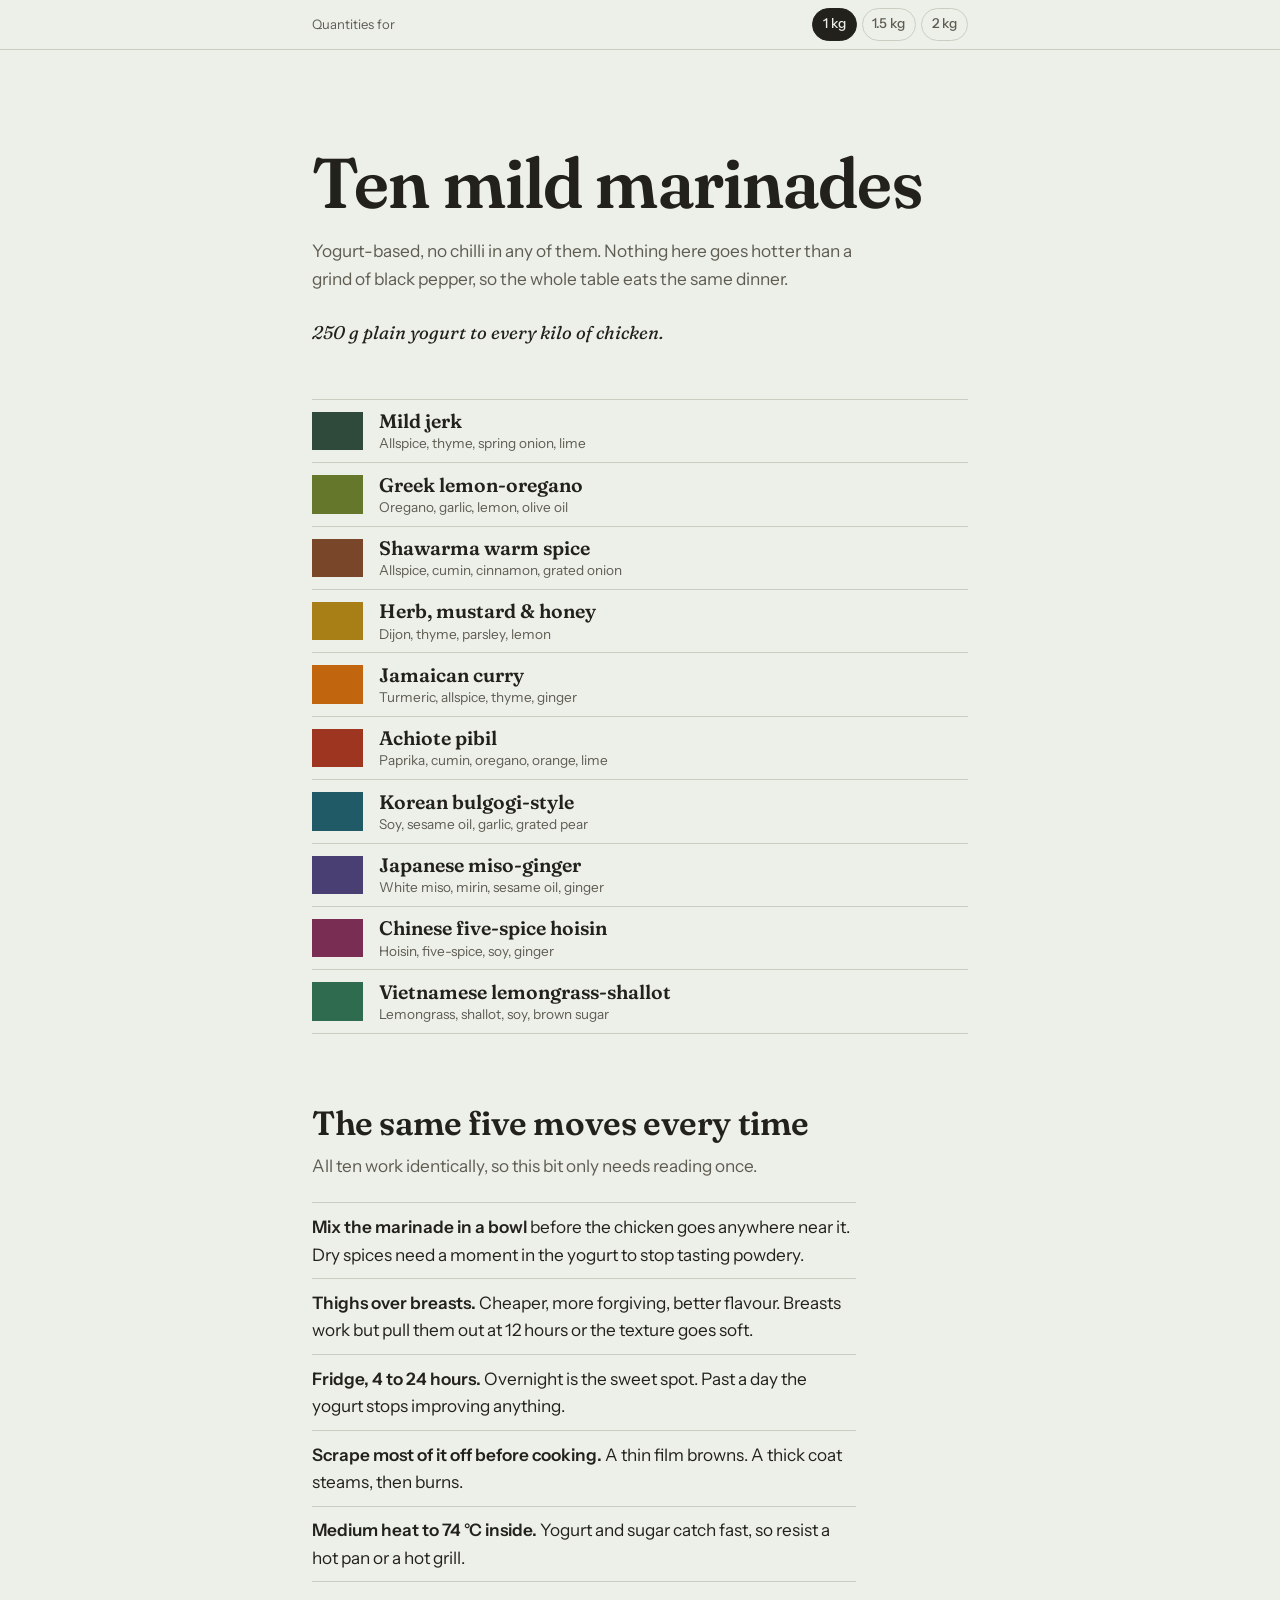
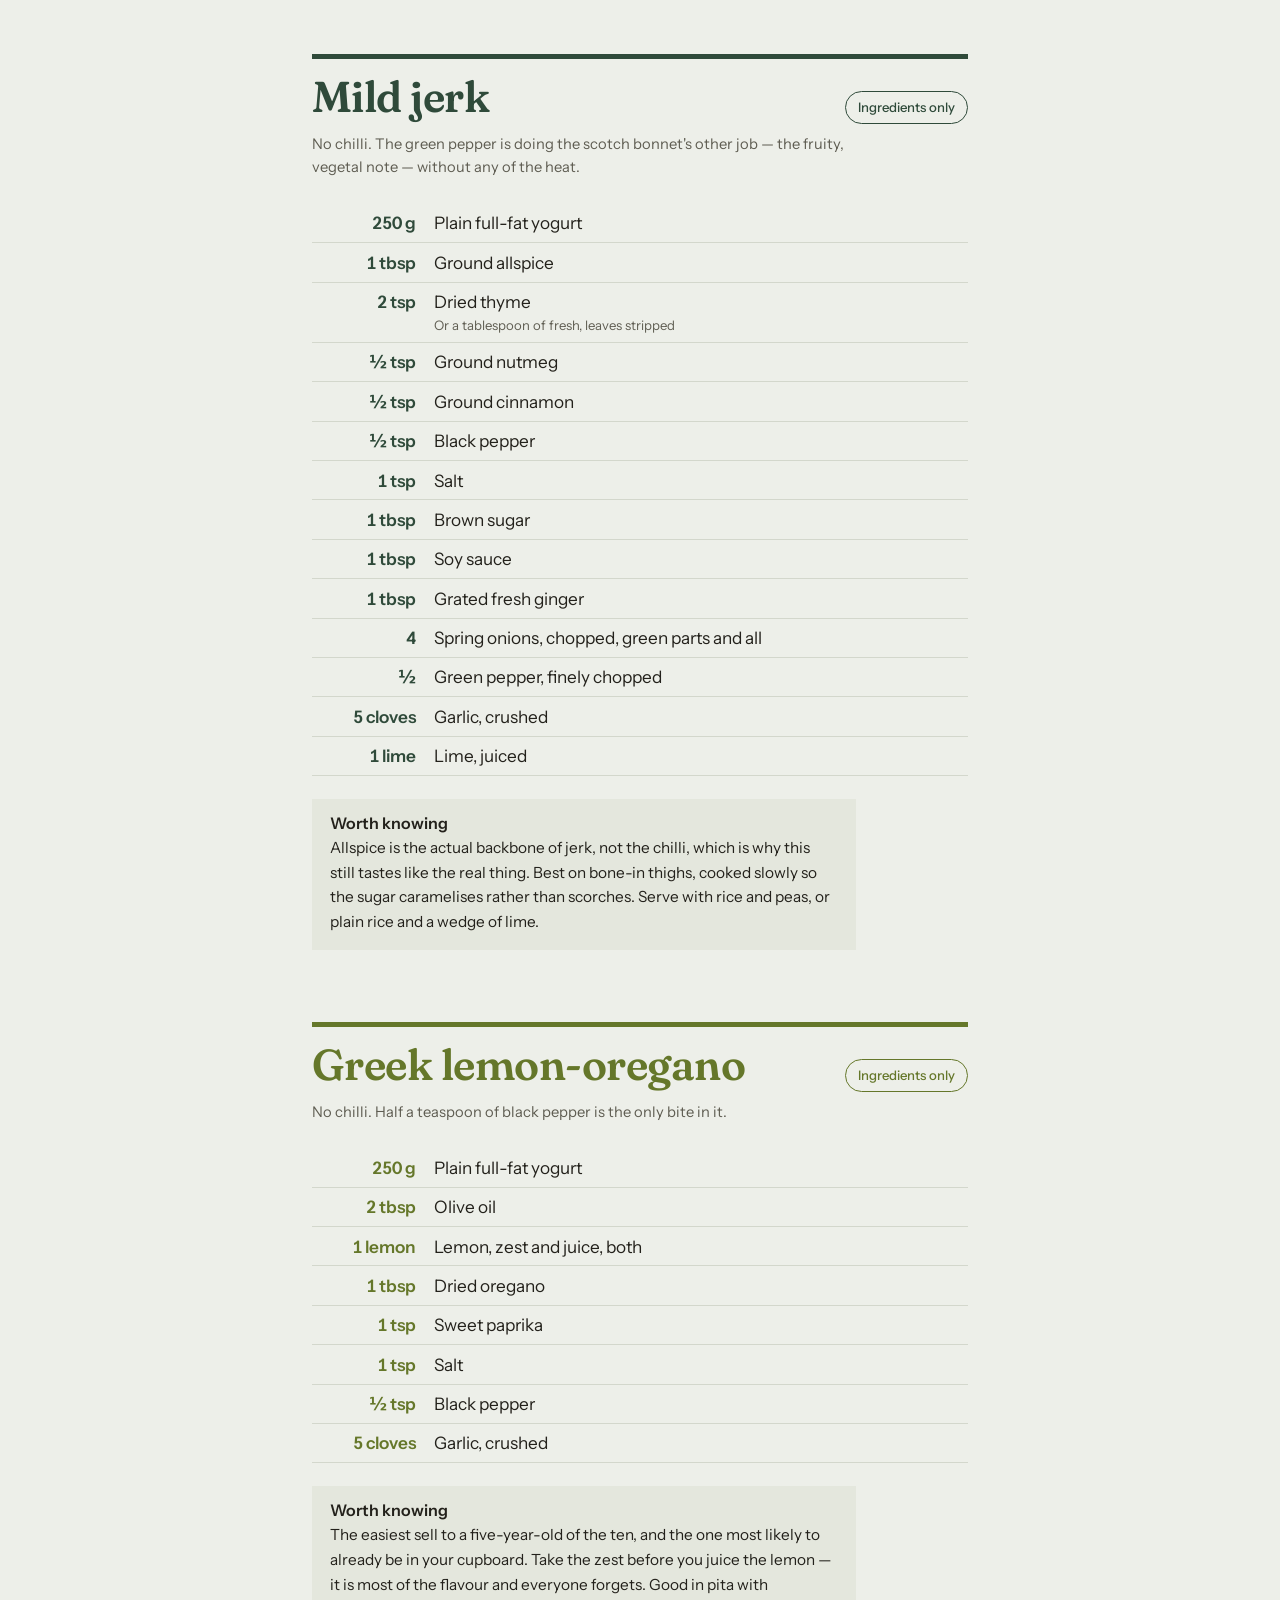
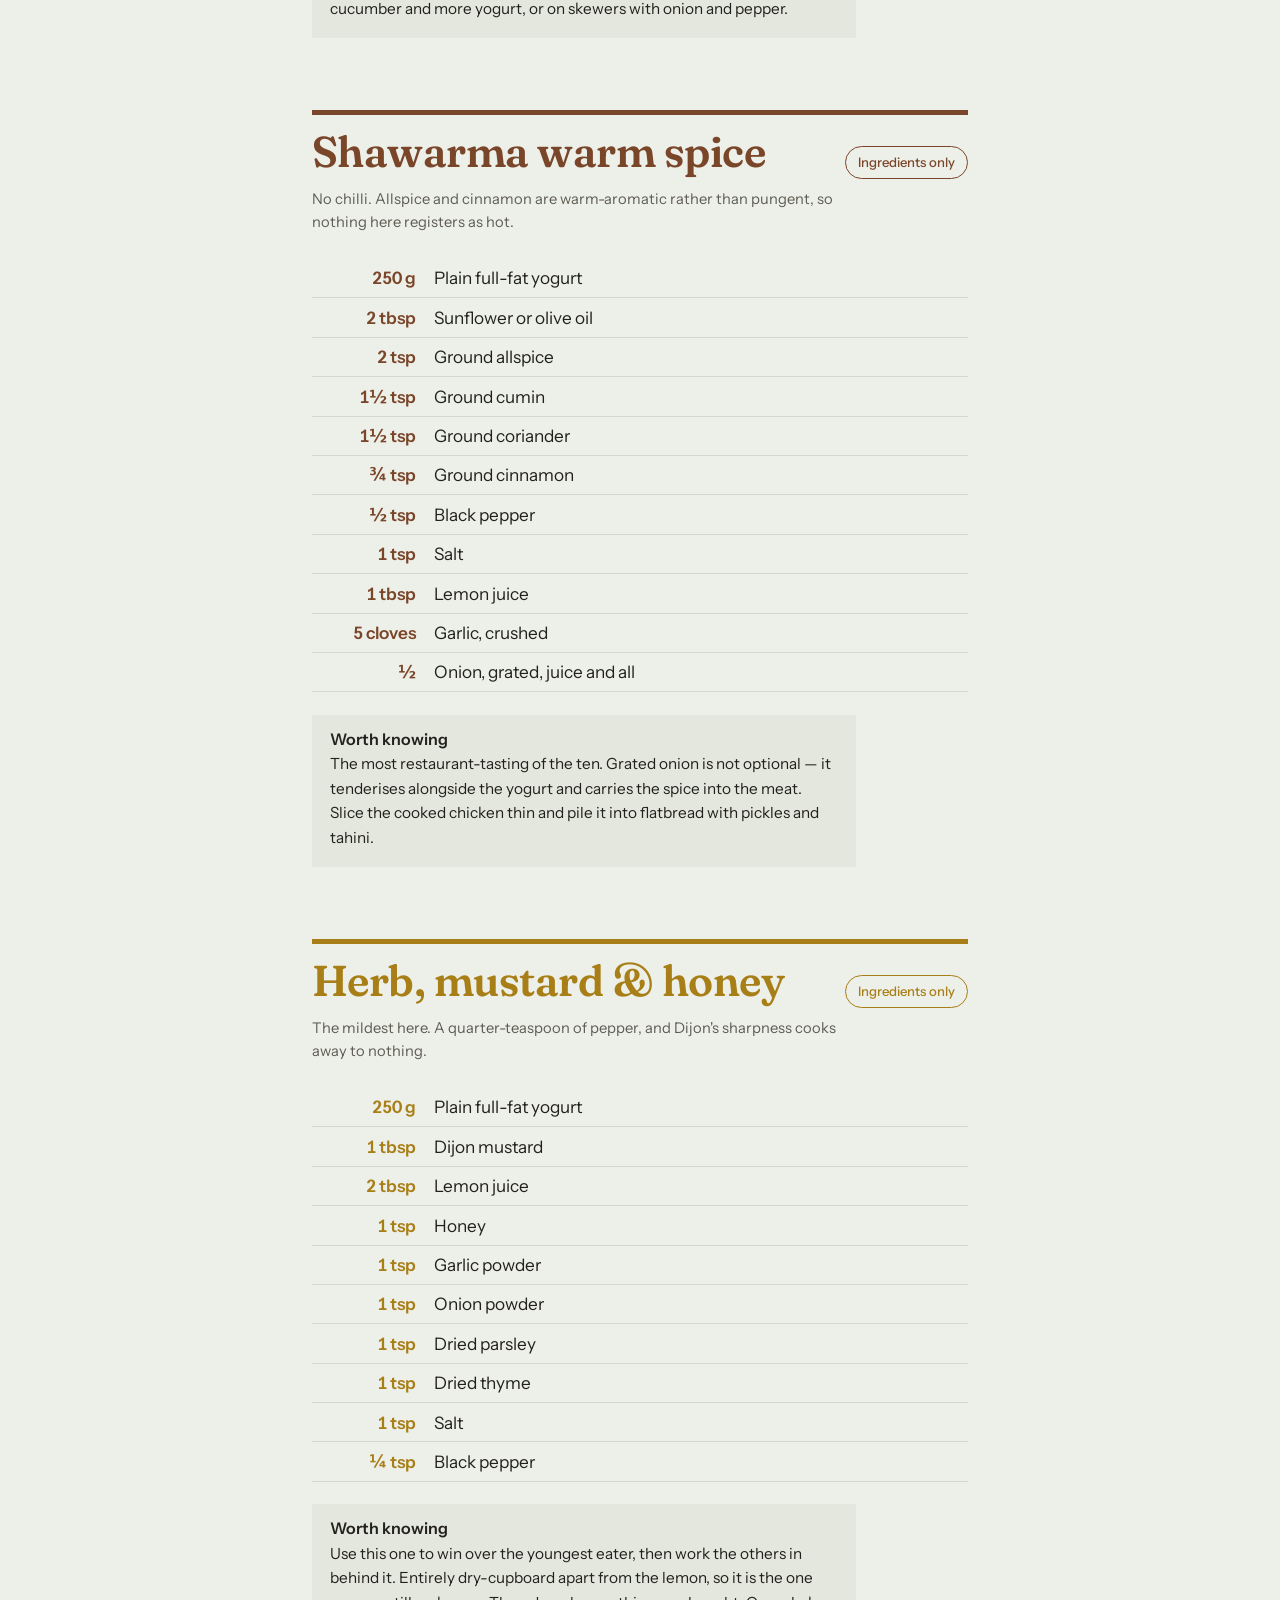
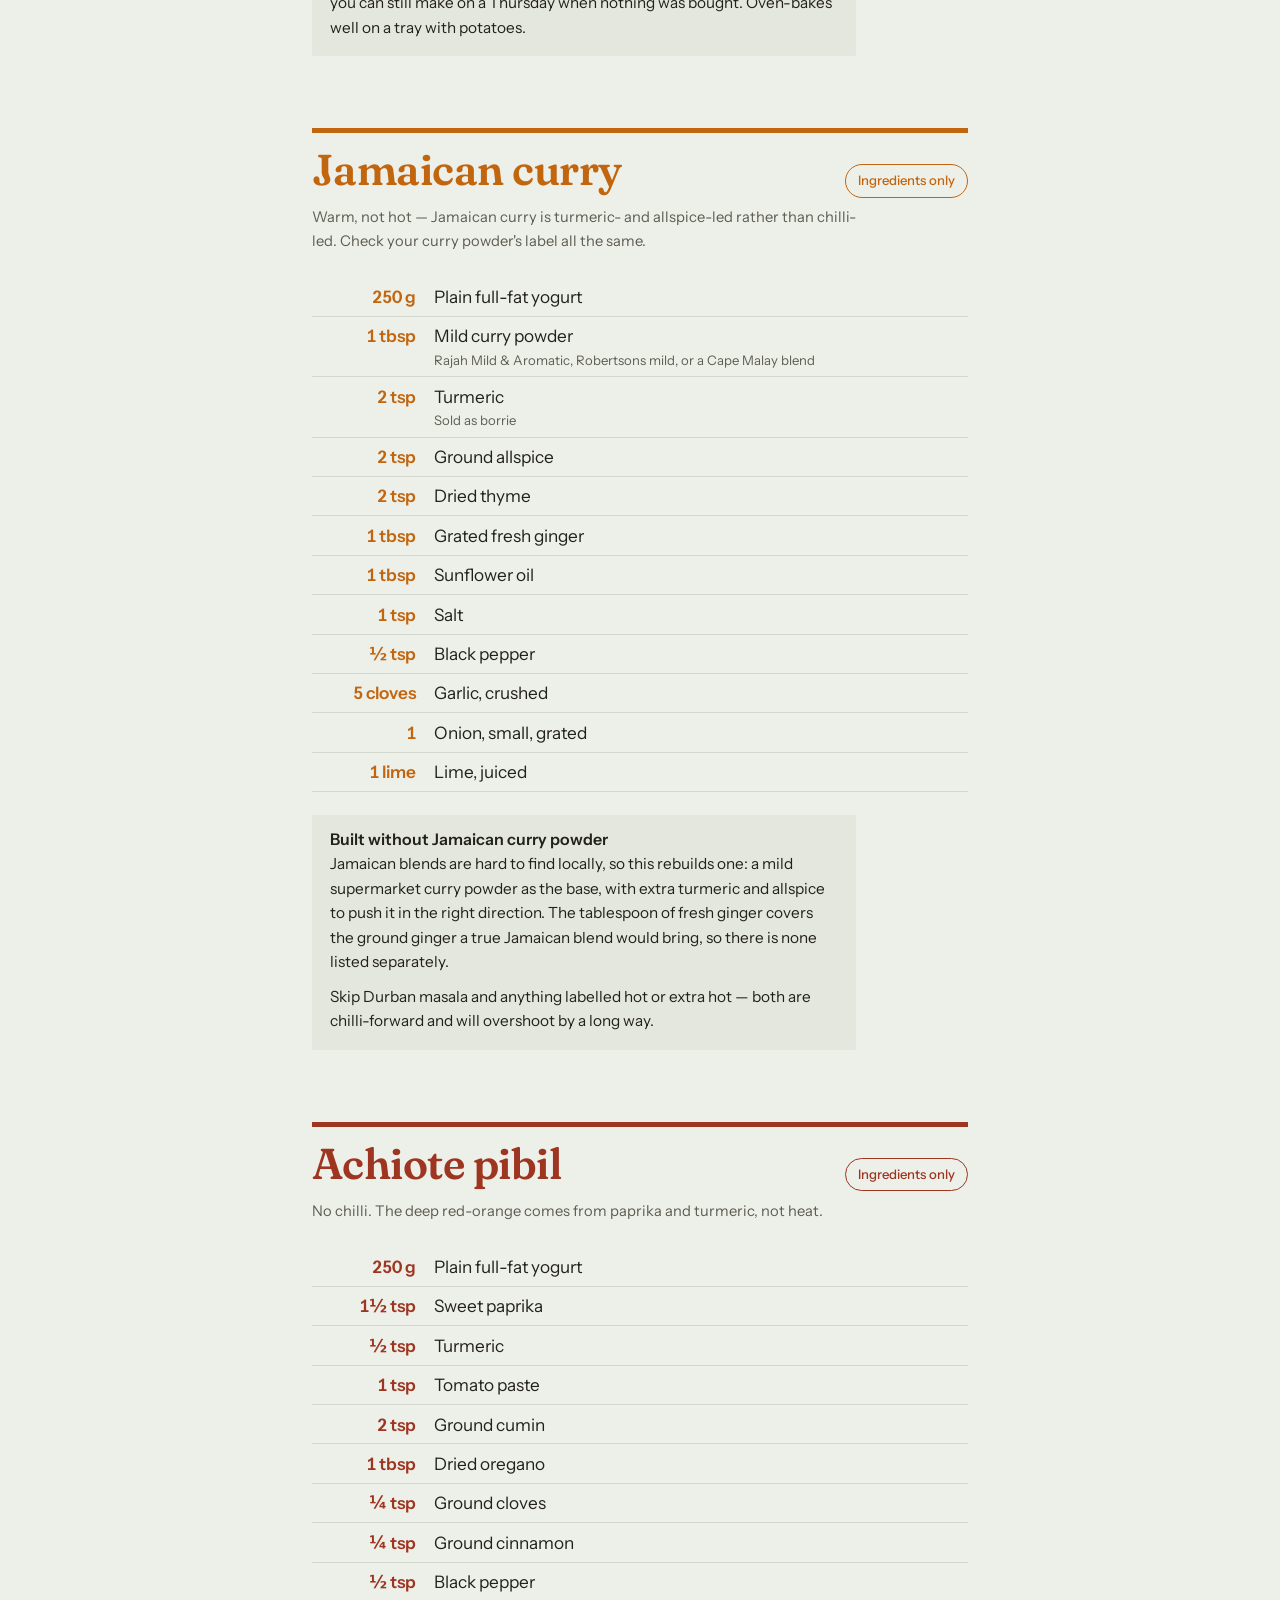
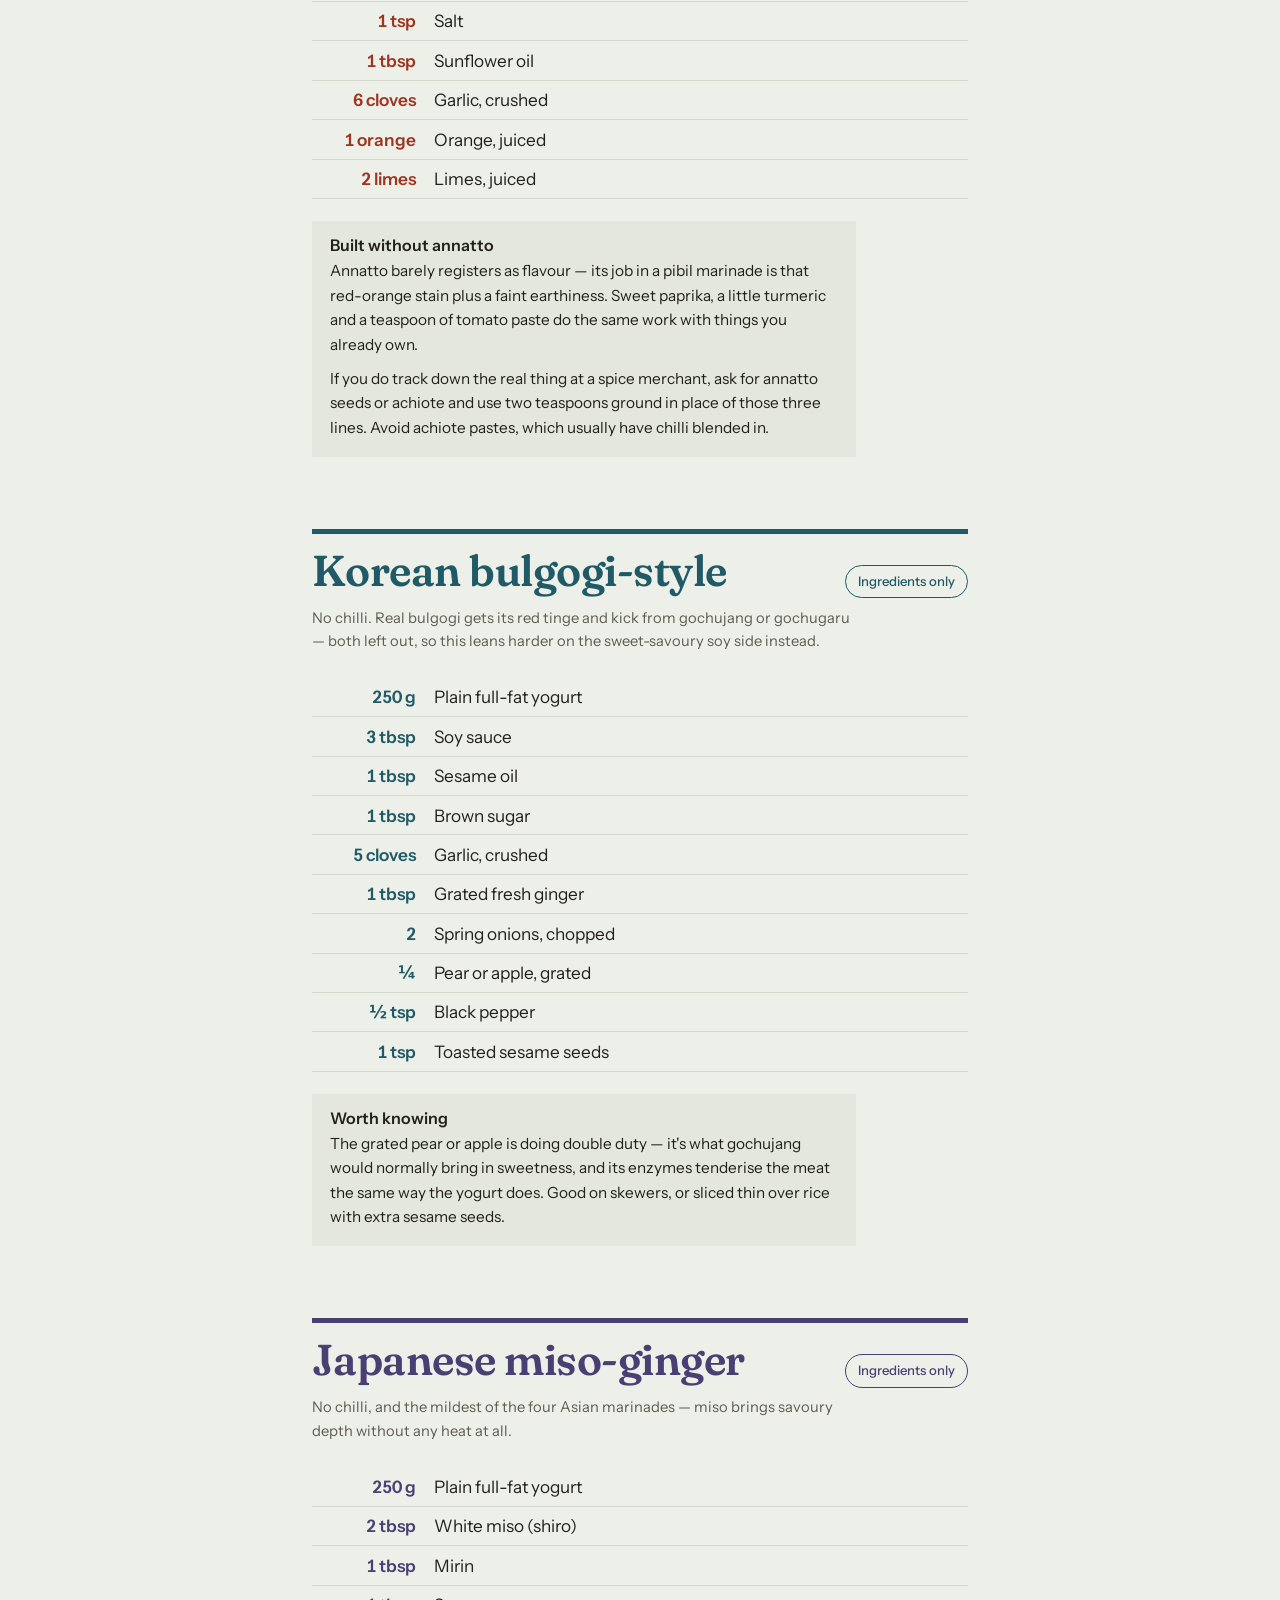
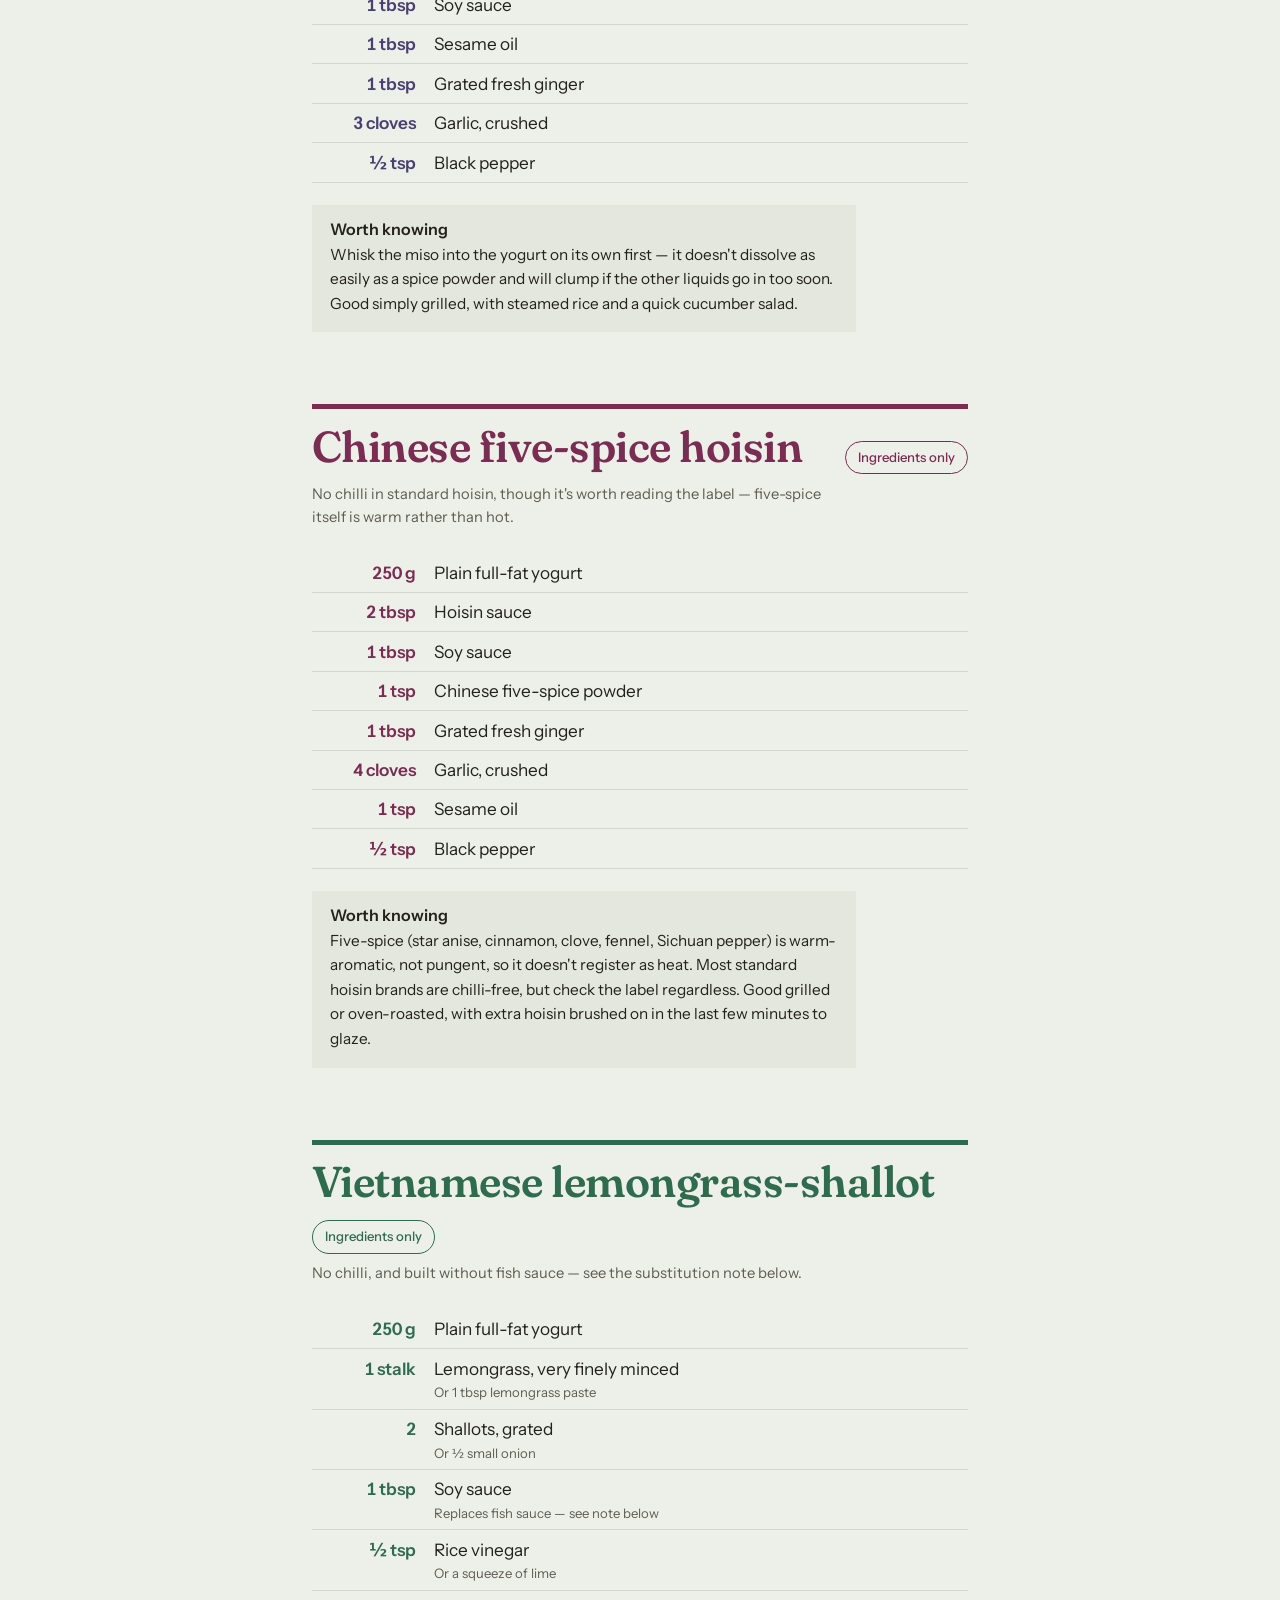
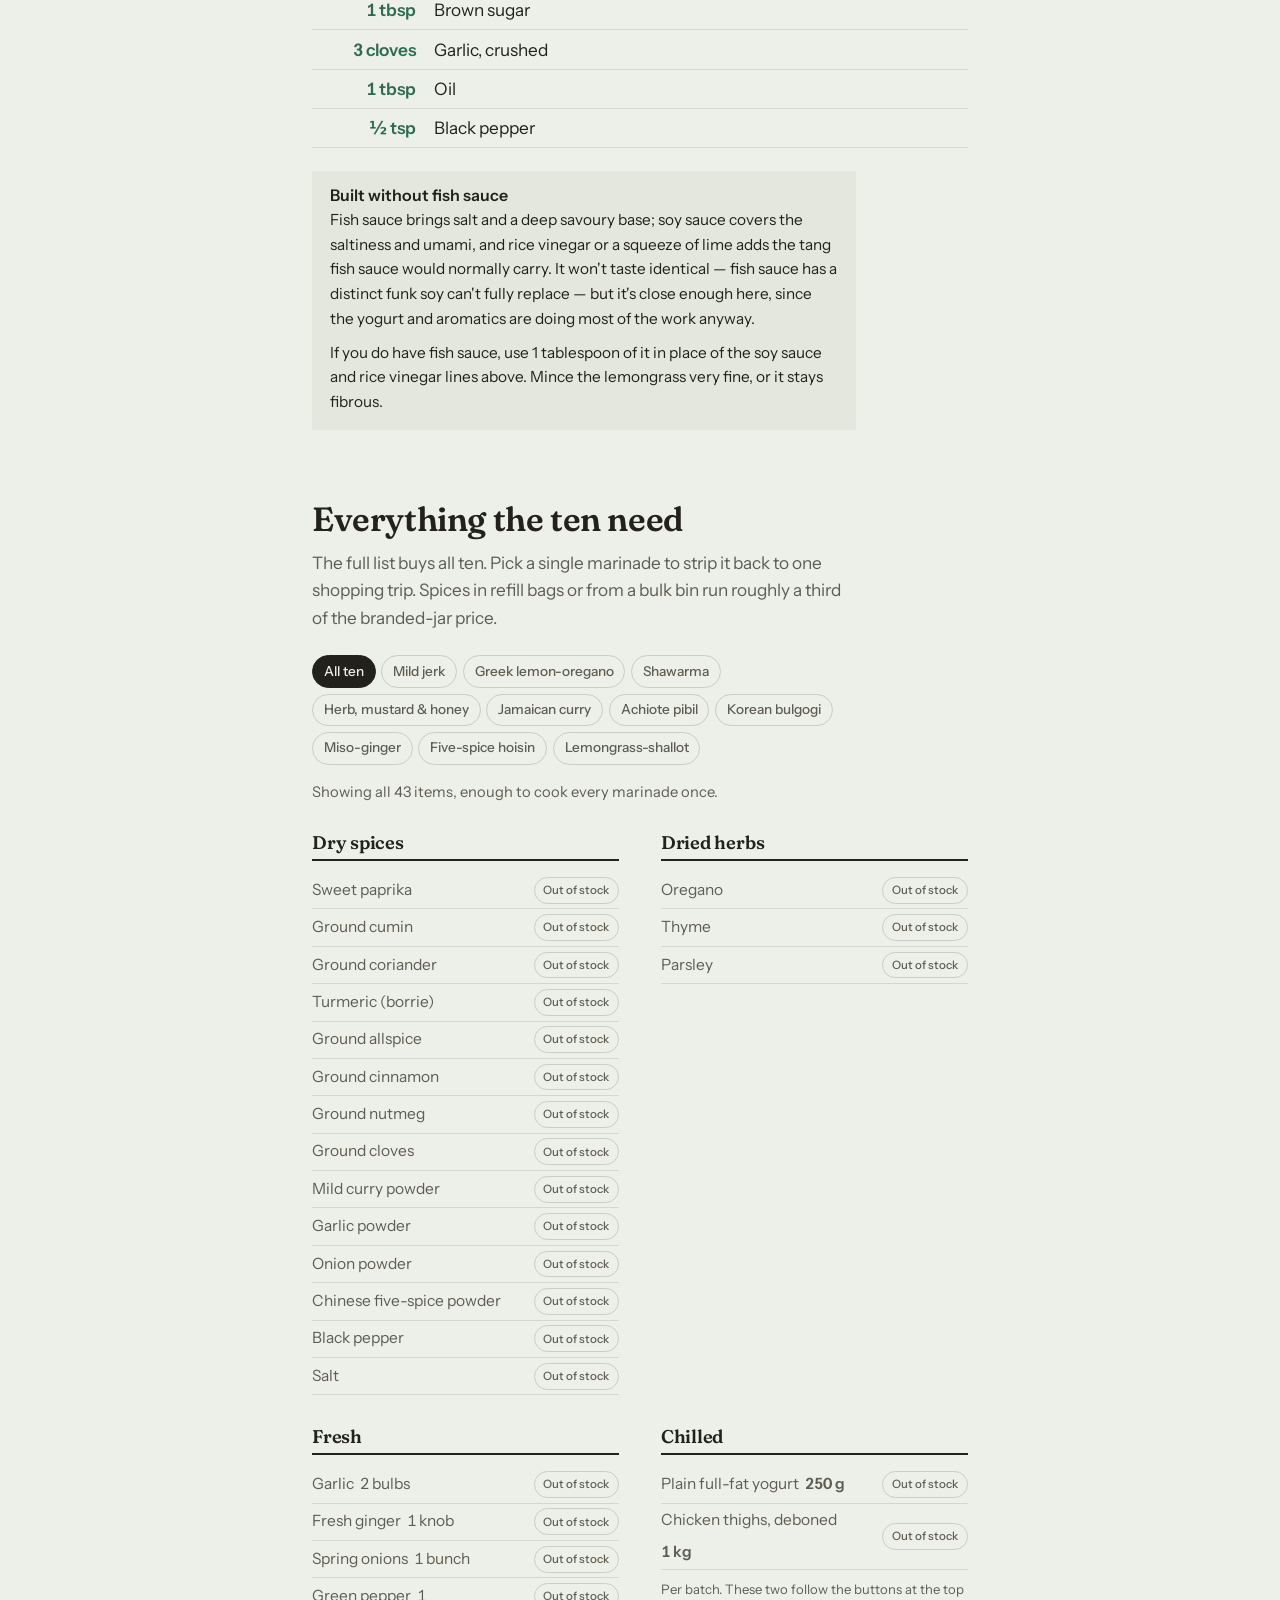
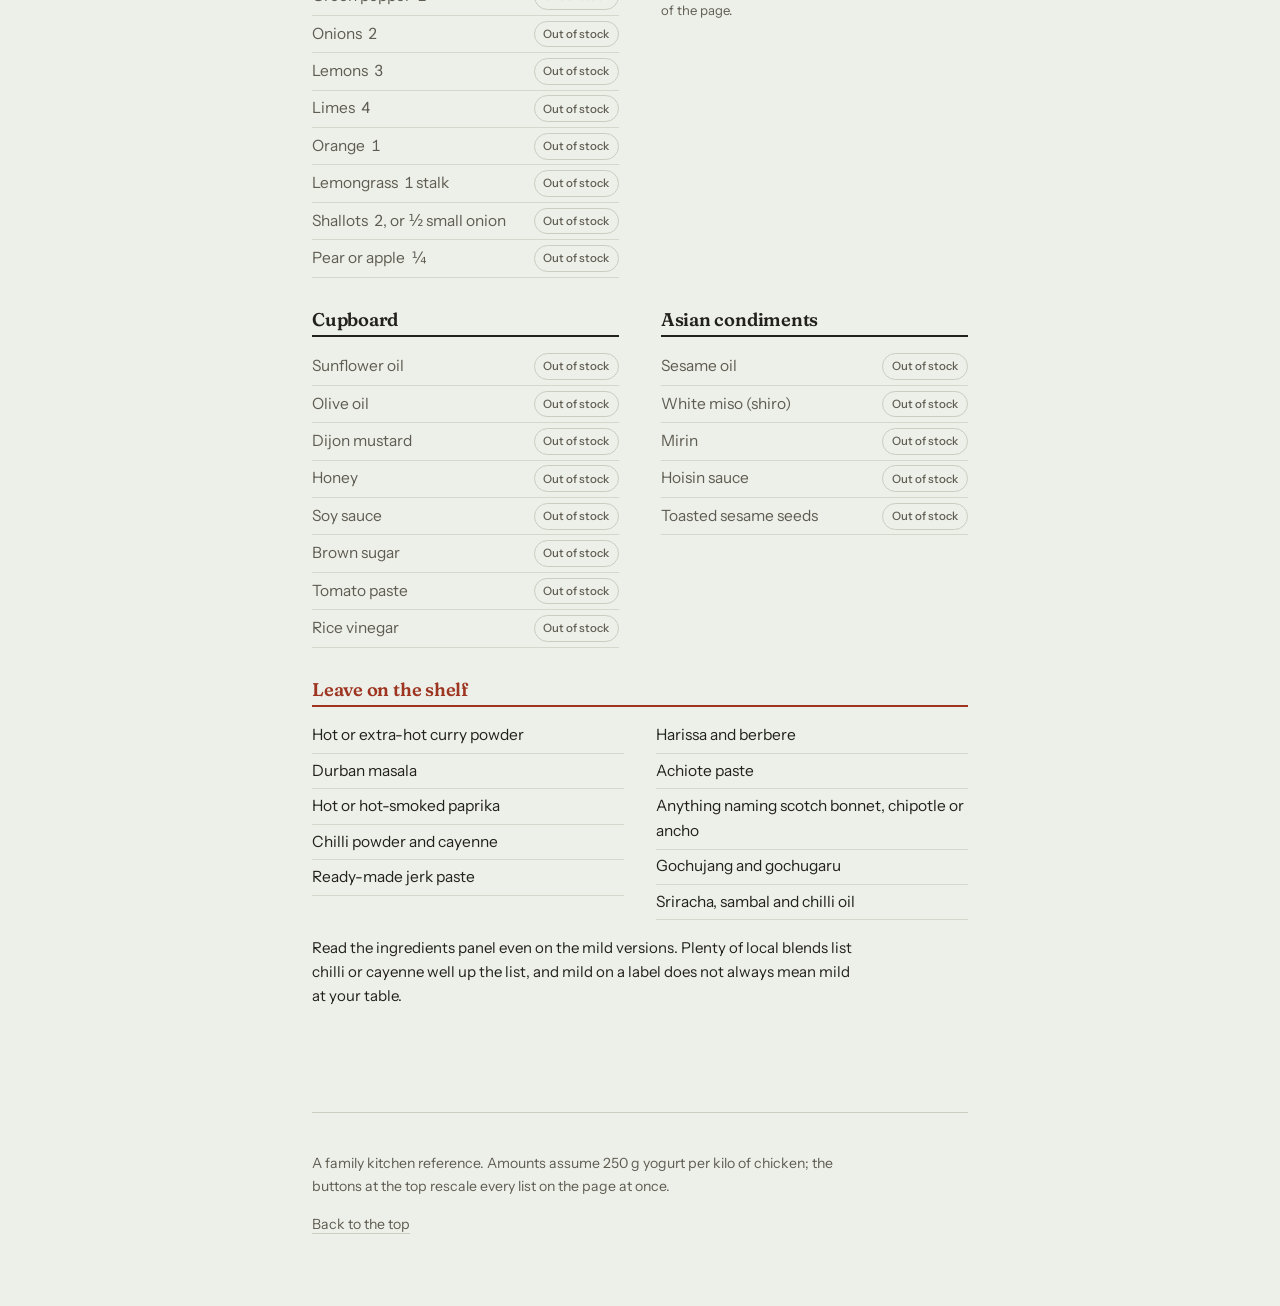
==== commit 9122093c: "Add files via upload" ====
--- a/index.html
+++ b/index.html
@@ -200,14 +200,39 @@
     display:block;font-size:.82rem;color:var(--ink-2);
   }
 
-  /* compact "ingredients only" view — styled like the pantry list */
-  .ing.compact{display:block;padding:.1rem 0 .2rem}
+  /* compact "ingredients only" view — grouped by category, styled like the pantry list */
+  .ing.compact{display:flex;flex-direction:column;padding:.1rem 0 .2rem}
+  .cat-head{display:none}
+  .ing.compact .cat-head{
+    display:block;
+    font-size:.92rem;font-weight:700;letter-spacing:.03em;
+    text-transform:uppercase;color:var(--ink-2);
+    padding:.85rem 0 .3rem;
+  }
+  .ing.compact .cat-head.cat-empty{display:none}
+  .ing.compact [data-cat-head="base"]{order:1;padding-top:.1rem}
+  .ing.compact [data-cat-head="spice"]{order:11}
+  .ing.compact [data-cat-head="wet"]{order:21}
+  .ing.compact [data-cat-head="fresh"]{order:31}
+  .ing.compact div[data-cat="base"]{order:2}
+  .ing.compact div[data-cat="spice"]{order:12}
+  .ing.compact div[data-cat="wet"]{order:22}
+  .ing.compact div[data-cat="fresh"]{order:32}
   .ing.compact div{
     display:block;
     border:none;
     border-bottom:1px solid color-mix(in srgb,var(--rule) 70%,transparent);
-    padding:.34rem 0;
+    padding:.34rem 0 .34rem 1.1rem;
     grid-template-columns:none;
+    position:relative;
+  }
+  .ing.compact div::before{
+    content:"";
+    position:absolute;
+    left:0;top:.78rem;
+    width:.34rem;height:.34rem;
+    border-radius:50%;
+    background:var(--c);
   }
   .ing.compact div:first-child{border-top:none}
   .ing.compact .q{display:none}
@@ -314,10 +339,12 @@
     .note{background:#f2f2f2}
     /* always print full quantities, even if a recipe is mid-toggle on screen */
     .ing.compact{display:block}
+    .cat-head{display:none}
     .ing.compact div{
       display:grid;grid-template-columns:6.5rem minmax(0,1fr);
       gap:.2rem 1.1rem;padding:.34rem 0;border-bottom:1px solid #ddd;
     }
+    .ing.compact div::before{display:none}
     .ing.compact .q{display:block}
     .ing.compact .detail,.ing.compact .sub{display:inline}
     .ing.compact .core{display:inline;padding:0;background:none;border:none;font-size:inherit}
@@ -405,21 +432,21 @@
     <div class="recipe-head-top"><h2>Mild jerk</h2><button type="button" class="view-toggle" data-target="jerk" aria-pressed="false">Ingredients only</button></div>
     <p class="heat">No chilli. The green pepper is doing the scotch bonnet's other job — the fruity, vegetal note — without any of the heat.</p>
   </div>
-  <div class="ing">
-    <div><span class="q" data-q="250" data-u="g" data-r="mass">250 g</span><p class="n"><span class="core">Plain full-fat yogurt</span></p></div>
-    <div><span class="q" data-q="1" data-u="tbsp" data-r="spoon">1 tbsp</span><p class="n"><span class="core">Ground allspice</span></p></div>
-    <div><span class="q" data-q="2" data-u="tsp" data-r="spoon">2 tsp</span><p class="n"><span class="core">Dried thyme</span> <span class="sub">Or a tablespoon of fresh, leaves stripped</span></p></div>
-    <div><span class="q" data-q="0.5" data-u="tsp" data-r="spoon">½ tsp</span><p class="n"><span class="core">Ground nutmeg</span></p></div>
-    <div><span class="q" data-q="0.5" data-u="tsp" data-r="spoon">½ tsp</span><p class="n"><span class="core">Ground cinnamon</span></p></div>
-    <div><span class="q" data-q="0.5" data-u="tsp" data-r="spoon">½ tsp</span><p class="n"><span class="core">Black pepper</span></p></div>
-    <div><span class="q" data-q="1" data-u="tsp" data-r="spoon">1 tsp</span><p class="n"><span class="core">Salt</span></p></div>
-    <div><span class="q" data-q="1" data-u="tbsp" data-r="spoon">1 tbsp</span><p class="n"><span class="core">Brown sugar</span></p></div>
-    <div><span class="q" data-q="1" data-u="tbsp" data-r="spoon">1 tbsp</span><p class="n"><span class="core">Soy sauce</span></p></div>
-    <div><span class="q" data-q="1" data-u="tbsp" data-r="spoon">1 tbsp</span><p class="n"><span class="core">Grated fresh ginger</span></p></div>
-    <div><span class="q" data-q="4" data-u="" data-r="whole">4</span><p class="n"><span class="core">Spring onions</span><span class="detail">, chopped, green parts and all</span></p></div>
-    <div><span class="q" data-q="0.5" data-u="" data-r="half">½</span><p class="n"><span class="core">Green pepper</span><span class="detail">, finely chopped</span></p></div>
-    <div><span class="q" data-q="5" data-u="cloves" data-u1="clove" data-r="whole">5 cloves</span><p class="n"><span class="core">Garlic</span><span class="detail">, crushed</span></p></div>
-    <div><span class="q" data-q="1" data-u="limes" data-u1="lime" data-r="whole">1 lime</span><p class="n"><span class="core">Lime</span><span class="detail">, juiced</span></p></div>
+  <div class="ing"><p class="cat-head" data-cat-head="base">Base</p><p class="cat-head" data-cat-head="spice">Spices &amp; dry seasoning</p><p class="cat-head" data-cat-head="wet">Wet &amp; sauces</p><p class="cat-head" data-cat-head="fresh">Aromatics &amp; fresh</p>
+    <div data-cat="base"><span class="q" data-q="250" data-u="g" data-r="mass">250 g</span><p class="n"><span class="core">Plain full-fat yogurt</span></p></div>
+    <div data-cat="spice"><span class="q" data-q="1" data-u="tbsp" data-r="spoon">1 tbsp</span><p class="n"><span class="core">Ground allspice</span></p></div>
+    <div data-cat="spice"><span class="q" data-q="2" data-u="tsp" data-r="spoon">2 tsp</span><p class="n"><span class="core">Dried thyme</span> <span class="sub">Or a tablespoon of fresh, leaves stripped</span></p></div>
+    <div data-cat="spice"><span class="q" data-q="0.5" data-u="tsp" data-r="spoon">½ tsp</span><p class="n"><span class="core">Ground nutmeg</span></p></div>
+    <div data-cat="spice"><span class="q" data-q="0.5" data-u="tsp" data-r="spoon">½ tsp</span><p class="n"><span class="core">Ground cinnamon</span></p></div>
+    <div data-cat="spice"><span class="q" data-q="0.5" data-u="tsp" data-r="spoon">½ tsp</span><p class="n"><span class="core">Black pepper</span></p></div>
+    <div data-cat="spice"><span class="q" data-q="1" data-u="tsp" data-r="spoon">1 tsp</span><p class="n"><span class="core">Salt</span></p></div>
+    <div data-cat="spice"><span class="q" data-q="1" data-u="tbsp" data-r="spoon">1 tbsp</span><p class="n"><span class="core">Brown sugar</span></p></div>
+    <div data-cat="wet"><span class="q" data-q="1" data-u="tbsp" data-r="spoon">1 tbsp</span><p class="n"><span class="core">Soy sauce</span></p></div>
+    <div data-cat="fresh"><span class="q" data-q="1" data-u="tbsp" data-r="spoon">1 tbsp</span><p class="n"><span class="core">Grated fresh ginger</span></p></div>
+    <div data-cat="fresh"><span class="q" data-q="4" data-u="" data-r="whole">4</span><p class="n"><span class="core">Spring onions</span><span class="detail">, chopped, green parts and all</span></p></div>
+    <div data-cat="fresh"><span class="q" data-q="0.5" data-u="" data-r="half">½</span><p class="n"><span class="core">Green pepper</span><span class="detail">, finely chopped</span></p></div>
+    <div data-cat="fresh"><span class="q" data-q="5" data-u="cloves" data-u1="clove" data-r="whole">5 cloves</span><p class="n"><span class="core">Garlic</span><span class="detail">, crushed</span></p></div>
+    <div data-cat="fresh"><span class="q" data-q="1" data-u="limes" data-u1="lime" data-r="whole">1 lime</span><p class="n"><span class="core">Lime</span><span class="detail">, juiced</span></p></div>
   </div>
   <div class="note">
     <h3>Worth knowing</h3>
@@ -432,15 +459,15 @@
     <div class="recipe-head-top"><h2>Greek lemon-oregano</h2><button type="button" class="view-toggle" data-target="greek" aria-pressed="false">Ingredients only</button></div>
     <p class="heat">No chilli. Half a teaspoon of black pepper is the only bite in it.</p>
   </div>
-  <div class="ing">
-    <div><span class="q" data-q="250" data-u="g" data-r="mass">250 g</span><p class="n"><span class="core">Plain full-fat yogurt</span></p></div>
-    <div><span class="q" data-q="2" data-u="tbsp" data-r="spoon">2 tbsp</span><p class="n"><span class="core">Olive oil</span></p></div>
-    <div><span class="q" data-q="1" data-u="lemons" data-u1="lemon" data-r="whole">1 lemon</span><p class="n"><span class="core">Lemon</span><span class="detail">, zest and juice, both</span></p></div>
-    <div><span class="q" data-q="1" data-u="tbsp" data-r="spoon">1 tbsp</span><p class="n"><span class="core">Dried oregano</span></p></div>
-    <div><span class="q" data-q="1" data-u="tsp" data-r="spoon">1 tsp</span><p class="n"><span class="core">Sweet paprika</span></p></div>
-    <div><span class="q" data-q="1" data-u="tsp" data-r="spoon">1 tsp</span><p class="n"><span class="core">Salt</span></p></div>
-    <div><span class="q" data-q="0.5" data-u="tsp" data-r="spoon">½ tsp</span><p class="n"><span class="core">Black pepper</span></p></div>
-    <div><span class="q" data-q="5" data-u="cloves" data-u1="clove" data-r="whole">5 cloves</span><p class="n"><span class="core">Garlic</span><span class="detail">, crushed</span></p></div>
+  <div class="ing"><p class="cat-head" data-cat-head="base">Base</p><p class="cat-head" data-cat-head="spice">Spices &amp; dry seasoning</p><p class="cat-head" data-cat-head="wet">Wet &amp; sauces</p><p class="cat-head" data-cat-head="fresh">Aromatics &amp; fresh</p>
+    <div data-cat="base"><span class="q" data-q="250" data-u="g" data-r="mass">250 g</span><p class="n"><span class="core">Plain full-fat yogurt</span></p></div>
+    <div data-cat="wet"><span class="q" data-q="2" data-u="tbsp" data-r="spoon">2 tbsp</span><p class="n"><span class="core">Olive oil</span></p></div>
+    <div data-cat="fresh"><span class="q" data-q="1" data-u="lemons" data-u1="lemon" data-r="whole">1 lemon</span><p class="n"><span class="core">Lemon</span><span class="detail">, zest and juice, both</span></p></div>
+    <div data-cat="spice"><span class="q" data-q="1" data-u="tbsp" data-r="spoon">1 tbsp</span><p class="n"><span class="core">Dried oregano</span></p></div>
+    <div data-cat="spice"><span class="q" data-q="1" data-u="tsp" data-r="spoon">1 tsp</span><p class="n"><span class="core">Sweet paprika</span></p></div>
+    <div data-cat="spice"><span class="q" data-q="1" data-u="tsp" data-r="spoon">1 tsp</span><p class="n"><span class="core">Salt</span></p></div>
+    <div data-cat="spice"><span class="q" data-q="0.5" data-u="tsp" data-r="spoon">½ tsp</span><p class="n"><span class="core">Black pepper</span></p></div>
+    <div data-cat="fresh"><span class="q" data-q="5" data-u="cloves" data-u1="clove" data-r="whole">5 cloves</span><p class="n"><span class="core">Garlic</span><span class="detail">, crushed</span></p></div>
   </div>
   <div class="note">
     <h3>Worth knowing</h3>
@@ -453,18 +480,18 @@
     <div class="recipe-head-top"><h2>Shawarma warm spice</h2><button type="button" class="view-toggle" data-target="shawarma" aria-pressed="false">Ingredients only</button></div>
     <p class="heat">No chilli. Allspice and cinnamon are warm-aromatic rather than pungent, so nothing here registers as hot.</p>
   </div>
-  <div class="ing">
-    <div><span class="q" data-q="250" data-u="g" data-r="mass">250 g</span><p class="n"><span class="core">Plain full-fat yogurt</span></p></div>
-    <div><span class="q" data-q="2" data-u="tbsp" data-r="spoon">2 tbsp</span><p class="n"><span class="core">Sunflower or olive oil</span></p></div>
-    <div><span class="q" data-q="2" data-u="tsp" data-r="spoon">2 tsp</span><p class="n"><span class="core">Ground allspice</span></p></div>
-    <div><span class="q" data-q="1.5" data-u="tsp" data-r="spoon">1½ tsp</span><p class="n"><span class="core">Ground cumin</span></p></div>
-    <div><span class="q" data-q="1.5" data-u="tsp" data-r="spoon">1½ tsp</span><p class="n"><span class="core">Ground coriander</span></p></div>
-    <div><span class="q" data-q="0.75" data-u="tsp" data-r="spoon">¾ tsp</span><p class="n"><span class="core">Ground cinnamon</span></p></div>
-    <div><span class="q" data-q="0.5" data-u="tsp" data-r="spoon">½ tsp</span><p class="n"><span class="core">Black pepper</span></p></div>
-    <div><span class="q" data-q="1" data-u="tsp" data-r="spoon">1 tsp</span><p class="n"><span class="core">Salt</span></p></div>
-    <div><span class="q" data-q="1" data-u="tbsp" data-r="spoon">1 tbsp</span><p class="n"><span class="core">Lemon juice</span></p></div>
-    <div><span class="q" data-q="5" data-u="cloves" data-u1="clove" data-r="whole">5 cloves</span><p class="n"><span class="core">Garlic</span><span class="detail">, crushed</span></p></div>
-    <div><span class="q" data-q="0.5" data-u="" data-r="half">½</span><p class="n"><span class="core">Onion</span><span class="detail">, grated, juice and all</span></p></div>
+  <div class="ing"><p class="cat-head" data-cat-head="base">Base</p><p class="cat-head" data-cat-head="spice">Spices &amp; dry seasoning</p><p class="cat-head" data-cat-head="wet">Wet &amp; sauces</p><p class="cat-head" data-cat-head="fresh">Aromatics &amp; fresh</p>
+    <div data-cat="base"><span class="q" data-q="250" data-u="g" data-r="mass">250 g</span><p class="n"><span class="core">Plain full-fat yogurt</span></p></div>
+    <div data-cat="wet"><span class="q" data-q="2" data-u="tbsp" data-r="spoon">2 tbsp</span><p class="n"><span class="core">Sunflower or olive oil</span></p></div>
+    <div data-cat="spice"><span class="q" data-q="2" data-u="tsp" data-r="spoon">2 tsp</span><p class="n"><span class="core">Ground allspice</span></p></div>
+    <div data-cat="spice"><span class="q" data-q="1.5" data-u="tsp" data-r="spoon">1½ tsp</span><p class="n"><span class="core">Ground cumin</span></p></div>
+    <div data-cat="spice"><span class="q" data-q="1.5" data-u="tsp" data-r="spoon">1½ tsp</span><p class="n"><span class="core">Ground coriander</span></p></div>
+    <div data-cat="spice"><span class="q" data-q="0.75" data-u="tsp" data-r="spoon">¾ tsp</span><p class="n"><span class="core">Ground cinnamon</span></p></div>
+    <div data-cat="spice"><span class="q" data-q="0.5" data-u="tsp" data-r="spoon">½ tsp</span><p class="n"><span class="core">Black pepper</span></p></div>
+    <div data-cat="spice"><span class="q" data-q="1" data-u="tsp" data-r="spoon">1 tsp</span><p class="n"><span class="core">Salt</span></p></div>
+    <div data-cat="wet"><span class="q" data-q="1" data-u="tbsp" data-r="spoon">1 tbsp</span><p class="n"><span class="core">Lemon juice</span></p></div>
+    <div data-cat="fresh"><span class="q" data-q="5" data-u="cloves" data-u1="clove" data-r="whole">5 cloves</span><p class="n"><span class="core">Garlic</span><span class="detail">, crushed</span></p></div>
+    <div data-cat="fresh"><span class="q" data-q="0.5" data-u="" data-r="half">½</span><p class="n"><span class="core">Onion</span><span class="detail">, grated, juice and all</span></p></div>
   </div>
   <div class="note">
     <h3>Worth knowing</h3>
@@ -477,17 +504,17 @@
     <div class="recipe-head-top"><h2>Herb, mustard &amp; honey</h2><button type="button" class="view-toggle" data-target="honey" aria-pressed="false">Ingredients only</button></div>
     <p class="heat">The mildest here. A quarter-teaspoon of pepper, and Dijon's sharpness cooks away to nothing.</p>
   </div>
-  <div class="ing">
-    <div><span class="q" data-q="250" data-u="g" data-r="mass">250 g</span><p class="n"><span class="core">Plain full-fat yogurt</span></p></div>
-    <div><span class="q" data-q="1" data-u="tbsp" data-r="spoon">1 tbsp</span><p class="n"><span class="core">Dijon mustard</span></p></div>
-    <div><span class="q" data-q="2" data-u="tbsp" data-r="spoon">2 tbsp</span><p class="n"><span class="core">Lemon juice</span></p></div>
-    <div><span class="q" data-q="1" data-u="tsp" data-r="spoon">1 tsp</span><p class="n"><span class="core">Honey</span></p></div>
-    <div><span class="q" data-q="1" data-u="tsp" data-r="spoon">1 tsp</span><p class="n"><span class="core">Garlic powder</span></p></div>
-    <div><span class="q" data-q="1" data-u="tsp" data-r="spoon">1 tsp</span><p class="n"><span class="core">Onion powder</span></p></div>
-    <div><span class="q" data-q="1" data-u="tsp" data-r="spoon">1 tsp</span><p class="n"><span class="core">Dried parsley</span></p></div>
-    <div><span class="q" data-q="1" data-u="tsp" data-r="spoon">1 tsp</span><p class="n"><span class="core">Dried thyme</span></p></div>
-    <div><span class="q" data-q="1" data-u="tsp" data-r="spoon">1 tsp</span><p class="n"><span class="core">Salt</span></p></div>
-    <div><span class="q" data-q="0.25" data-u="tsp" data-r="spoon">¼ tsp</span><p class="n"><span class="core">Black pepper</span></p></div>
+  <div class="ing"><p class="cat-head" data-cat-head="base">Base</p><p class="cat-head" data-cat-head="spice">Spices &amp; dry seasoning</p><p class="cat-head" data-cat-head="wet">Wet &amp; sauces</p><p class="cat-head" data-cat-head="fresh">Aromatics &amp; fresh</p>
+    <div data-cat="base"><span class="q" data-q="250" data-u="g" data-r="mass">250 g</span><p class="n"><span class="core">Plain full-fat yogurt</span></p></div>
+    <div data-cat="wet"><span class="q" data-q="1" data-u="tbsp" data-r="spoon">1 tbsp</span><p class="n"><span class="core">Dijon mustard</span></p></div>
+    <div data-cat="wet"><span class="q" data-q="2" data-u="tbsp" data-r="spoon">2 tbsp</span><p class="n"><span class="core">Lemon juice</span></p></div>
+    <div data-cat="wet"><span class="q" data-q="1" data-u="tsp" data-r="spoon">1 tsp</span><p class="n"><span class="core">Honey</span></p></div>
+    <div data-cat="spice"><span class="q" data-q="1" data-u="tsp" data-r="spoon">1 tsp</span><p class="n"><span class="core">Garlic powder</span></p></div>
+    <div data-cat="spice"><span class="q" data-q="1" data-u="tsp" data-r="spoon">1 tsp</span><p class="n"><span class="core">Onion powder</span></p></div>
+    <div data-cat="spice"><span class="q" data-q="1" data-u="tsp" data-r="spoon">1 tsp</span><p class="n"><span class="core">Dried parsley</span></p></div>
+    <div data-cat="spice"><span class="q" data-q="1" data-u="tsp" data-r="spoon">1 tsp</span><p class="n"><span class="core">Dried thyme</span></p></div>
+    <div data-cat="spice"><span class="q" data-q="1" data-u="tsp" data-r="spoon">1 tsp</span><p class="n"><span class="core">Salt</span></p></div>
+    <div data-cat="spice"><span class="q" data-q="0.25" data-u="tsp" data-r="spoon">¼ tsp</span><p class="n"><span class="core">Black pepper</span></p></div>
   </div>
   <div class="note">
     <h3>Worth knowing</h3>
@@ -500,19 +527,19 @@
     <div class="recipe-head-top"><h2>Jamaican curry</h2><button type="button" class="view-toggle" data-target="curry" aria-pressed="false">Ingredients only</button></div>
     <p class="heat">Warm, not hot — Jamaican curry is turmeric- and allspice-led rather than chilli-led. Check your curry powder's label all the same.</p>
   </div>
-  <div class="ing">
-    <div><span class="q" data-q="250" data-u="g" data-r="mass">250 g</span><p class="n"><span class="core">Plain full-fat yogurt</span></p></div>
-    <div><span class="q" data-q="1" data-u="tbsp" data-r="spoon">1 tbsp</span><p class="n"><span class="core">Mild curry powder</span> <span class="sub">Rajah Mild &amp; Aromatic, Robertsons mild, or a Cape Malay blend</span></p></div>
-    <div><span class="q" data-q="2" data-u="tsp" data-r="spoon">2 tsp</span><p class="n"><span class="core">Turmeric</span> <span class="sub">Sold as borrie</span></p></div>
-    <div><span class="q" data-q="2" data-u="tsp" data-r="spoon">2 tsp</span><p class="n"><span class="core">Ground allspice</span></p></div>
-    <div><span class="q" data-q="2" data-u="tsp" data-r="spoon">2 tsp</span><p class="n"><span class="core">Dried thyme</span></p></div>
-    <div><span class="q" data-q="1" data-u="tbsp" data-r="spoon">1 tbsp</span><p class="n"><span class="core">Grated fresh ginger</span></p></div>
-    <div><span class="q" data-q="1" data-u="tbsp" data-r="spoon">1 tbsp</span><p class="n"><span class="core">Sunflower oil</span></p></div>
-    <div><span class="q" data-q="1" data-u="tsp" data-r="spoon">1 tsp</span><p class="n"><span class="core">Salt</span></p></div>
-    <div><span class="q" data-q="0.5" data-u="tsp" data-r="spoon">½ tsp</span><p class="n"><span class="core">Black pepper</span></p></div>
-    <div><span class="q" data-q="5" data-u="cloves" data-u1="clove" data-r="whole">5 cloves</span><p class="n"><span class="core">Garlic</span><span class="detail">, crushed</span></p></div>
-    <div><span class="q" data-q="1" data-u="" data-r="whole">1</span><p class="n"><span class="core">Onion</span><span class="detail">, small, grated</span></p></div>
-    <div><span class="q" data-q="1" data-u="limes" data-u1="lime" data-r="whole">1 lime</span><p class="n"><span class="core">Lime</span><span class="detail">, juiced</span></p></div>
+  <div class="ing"><p class="cat-head" data-cat-head="base">Base</p><p class="cat-head" data-cat-head="spice">Spices &amp; dry seasoning</p><p class="cat-head" data-cat-head="wet">Wet &amp; sauces</p><p class="cat-head" data-cat-head="fresh">Aromatics &amp; fresh</p>
+    <div data-cat="base"><span class="q" data-q="250" data-u="g" data-r="mass">250 g</span><p class="n"><span class="core">Plain full-fat yogurt</span></p></div>
+    <div data-cat="spice"><span class="q" data-q="1" data-u="tbsp" data-r="spoon">1 tbsp</span><p class="n"><span class="core">Mild curry powder</span> <span class="sub">Rajah Mild &amp; Aromatic, Robertsons mild, or a Cape Malay blend</span></p></div>
+    <div data-cat="spice"><span class="q" data-q="2" data-u="tsp" data-r="spoon">2 tsp</span><p class="n"><span class="core">Turmeric</span> <span class="sub">Sold as borrie</span></p></div>
+    <div data-cat="spice"><span class="q" data-q="2" data-u="tsp" data-r="spoon">2 tsp</span><p class="n"><span class="core">Ground allspice</span></p></div>
+    <div data-cat="spice"><span class="q" data-q="2" data-u="tsp" data-r="spoon">2 tsp</span><p class="n"><span class="core">Dried thyme</span></p></div>
+    <div data-cat="fresh"><span class="q" data-q="1" data-u="tbsp" data-r="spoon">1 tbsp</span><p class="n"><span class="core">Grated fresh ginger</span></p></div>
+    <div data-cat="wet"><span class="q" data-q="1" data-u="tbsp" data-r="spoon">1 tbsp</span><p class="n"><span class="core">Sunflower oil</span></p></div>
+    <div data-cat="spice"><span class="q" data-q="1" data-u="tsp" data-r="spoon">1 tsp</span><p class="n"><span class="core">Salt</span></p></div>
+    <div data-cat="spice"><span class="q" data-q="0.5" data-u="tsp" data-r="spoon">½ tsp</span><p class="n"><span class="core">Black pepper</span></p></div>
+    <div data-cat="fresh"><span class="q" data-q="5" data-u="cloves" data-u1="clove" data-r="whole">5 cloves</span><p class="n"><span class="core">Garlic</span><span class="detail">, crushed</span></p></div>
+    <div data-cat="fresh"><span class="q" data-q="1" data-u="" data-r="whole">1</span><p class="n"><span class="core">Onion</span><span class="detail">, small, grated</span></p></div>
+    <div data-cat="fresh"><span class="q" data-q="1" data-u="limes" data-u1="lime" data-r="whole">1 lime</span><p class="n"><span class="core">Lime</span><span class="detail">, juiced</span></p></div>
   </div>
   <div class="note">
     <h3>Built without Jamaican curry powder</h3>
@@ -526,21 +553,21 @@
     <div class="recipe-head-top"><h2>Achiote pibil</h2><button type="button" class="view-toggle" data-target="achiote" aria-pressed="false">Ingredients only</button></div>
     <p class="heat">No chilli. The deep red-orange comes from paprika and turmeric, not heat.</p>
   </div>
-  <div class="ing">
-    <div><span class="q" data-q="250" data-u="g" data-r="mass">250 g</span><p class="n"><span class="core">Plain full-fat yogurt</span></p></div>
-    <div><span class="q" data-q="1.5" data-u="tsp" data-r="spoon">1½ tsp</span><p class="n"><span class="core">Sweet paprika</span></p></div>
-    <div><span class="q" data-q="0.5" data-u="tsp" data-r="spoon">½ tsp</span><p class="n"><span class="core">Turmeric</span></p></div>
-    <div><span class="q" data-q="1" data-u="tsp" data-r="spoon">1 tsp</span><p class="n"><span class="core">Tomato paste</span></p></div>
-    <div><span class="q" data-q="2" data-u="tsp" data-r="spoon">2 tsp</span><p class="n"><span class="core">Ground cumin</span></p></div>
-    <div><span class="q" data-q="1" data-u="tbsp" data-r="spoon">1 tbsp</span><p class="n"><span class="core">Dried oregano</span></p></div>
-    <div><span class="q" data-q="0.25" data-u="tsp" data-r="spoon">¼ tsp</span><p class="n"><span class="core">Ground cloves</span></p></div>
-    <div><span class="q" data-q="0.25" data-u="tsp" data-r="spoon">¼ tsp</span><p class="n"><span class="core">Ground cinnamon</span></p></div>
-    <div><span class="q" data-q="0.5" data-u="tsp" data-r="spoon">½ tsp</span><p class="n"><span class="core">Black pepper</span></p></div>
-    <div><span class="q" data-q="1" data-u="tsp" data-r="spoon">1 tsp</span><p class="n"><span class="core">Salt</span></p></div>
-    <div><span class="q" data-q="1" data-u="tbsp" data-r="spoon">1 tbsp</span><p class="n"><span class="core">Sunflower oil</span></p></div>
-    <div><span class="q" data-q="6" data-u="cloves" data-u1="clove" data-r="whole">6 cloves</span><p class="n"><span class="core">Garlic</span><span class="detail">, crushed</span></p></div>
-    <div><span class="q" data-q="1" data-u="oranges" data-u1="orange" data-r="whole">1 orange</span><p class="n"><span class="core">Orange</span><span class="detail">, juiced</span></p></div>
-    <div><span class="q" data-q="2" data-u="limes" data-u1="lime" data-r="whole">2 limes</span><p class="n"><span class="core">Limes</span><span class="detail">, juiced</span></p></div>
+  <div class="ing"><p class="cat-head" data-cat-head="base">Base</p><p class="cat-head" data-cat-head="spice">Spices &amp; dry seasoning</p><p class="cat-head" data-cat-head="wet">Wet &amp; sauces</p><p class="cat-head" data-cat-head="fresh">Aromatics &amp; fresh</p>
+    <div data-cat="base"><span class="q" data-q="250" data-u="g" data-r="mass">250 g</span><p class="n"><span class="core">Plain full-fat yogurt</span></p></div>
+    <div data-cat="spice"><span class="q" data-q="1.5" data-u="tsp" data-r="spoon">1½ tsp</span><p class="n"><span class="core">Sweet paprika</span></p></div>
+    <div data-cat="spice"><span class="q" data-q="0.5" data-u="tsp" data-r="spoon">½ tsp</span><p class="n"><span class="core">Turmeric</span></p></div>
+    <div data-cat="wet"><span class="q" data-q="1" data-u="tsp" data-r="spoon">1 tsp</span><p class="n"><span class="core">Tomato paste</span></p></div>
+    <div data-cat="spice"><span class="q" data-q="2" data-u="tsp" data-r="spoon">2 tsp</span><p class="n"><span class="core">Ground cumin</span></p></div>
+    <div data-cat="spice"><span class="q" data-q="1" data-u="tbsp" data-r="spoon">1 tbsp</span><p class="n"><span class="core">Dried oregano</span></p></div>
+    <div data-cat="spice"><span class="q" data-q="0.25" data-u="tsp" data-r="spoon">¼ tsp</span><p class="n"><span class="core">Ground cloves</span></p></div>
+    <div data-cat="spice"><span class="q" data-q="0.25" data-u="tsp" data-r="spoon">¼ tsp</span><p class="n"><span class="core">Ground cinnamon</span></p></div>
+    <div data-cat="spice"><span class="q" data-q="0.5" data-u="tsp" data-r="spoon">½ tsp</span><p class="n"><span class="core">Black pepper</span></p></div>
+    <div data-cat="spice"><span class="q" data-q="1" data-u="tsp" data-r="spoon">1 tsp</span><p class="n"><span class="core">Salt</span></p></div>
+    <div data-cat="wet"><span class="q" data-q="1" data-u="tbsp" data-r="spoon">1 tbsp</span><p class="n"><span class="core">Sunflower oil</span></p></div>
+    <div data-cat="fresh"><span class="q" data-q="6" data-u="cloves" data-u1="clove" data-r="whole">6 cloves</span><p class="n"><span class="core">Garlic</span><span class="detail">, crushed</span></p></div>
+    <div data-cat="fresh"><span class="q" data-q="1" data-u="oranges" data-u1="orange" data-r="whole">1 orange</span><p class="n"><span class="core">Orange</span><span class="detail">, juiced</span></p></div>
+    <div data-cat="fresh"><span class="q" data-q="2" data-u="limes" data-u1="lime" data-r="whole">2 limes</span><p class="n"><span class="core">Limes</span><span class="detail">, juiced</span></p></div>
   </div>
   <div class="note">
     <h3>Built without annatto</h3>
@@ -555,17 +582,17 @@
     <button type="button" class="view-toggle" data-target="korean" aria-pressed="false">Ingredients only</button></div>
     <p class="heat">No chilli. Real bulgogi gets its red tinge and kick from gochujang or gochugaru — both left out, so this leans harder on the sweet-savoury soy side instead.</p>
   </div>
-  <div class="ing">
-    <div><span class="q" data-q="250" data-u="g" data-r="mass">250 g</span><p class="n"><span class="core">Plain full-fat yogurt</span></p></div>
-    <div><span class="q" data-q="3" data-u="tbsp" data-r="spoon">3 tbsp</span><p class="n"><span class="core">Soy sauce</span></p></div>
-    <div><span class="q" data-q="1" data-u="tbsp" data-r="spoon">1 tbsp</span><p class="n"><span class="core">Sesame oil</span></p></div>
-    <div><span class="q" data-q="1" data-u="tbsp" data-r="spoon">1 tbsp</span><p class="n"><span class="core">Brown sugar</span></p></div>
-    <div><span class="q" data-q="5" data-u="cloves" data-u1="clove" data-r="whole">5 cloves</span><p class="n"><span class="core">Garlic</span><span class="detail">, crushed</span></p></div>
-    <div><span class="q" data-q="1" data-u="tbsp" data-r="spoon">1 tbsp</span><p class="n"><span class="core">Grated fresh ginger</span></p></div>
-    <div><span class="q" data-q="2" data-u="" data-r="whole">2</span><p class="n"><span class="core">Spring onions</span><span class="detail">, chopped</span></p></div>
-    <div><span class="q" data-q="0.25" data-u="" data-r="spoon">¼</span><p class="n"><span class="core">Pear or apple</span><span class="detail">, grated</span></p></div>
-    <div><span class="q" data-q="0.5" data-u="tsp" data-r="spoon">½ tsp</span><p class="n"><span class="core">Black pepper</span></p></div>
-    <div><span class="q" data-q="1" data-u="tsp" data-r="spoon">1 tsp</span><p class="n"><span class="core">Toasted sesame seeds</span></p></div>
+  <div class="ing"><p class="cat-head" data-cat-head="base">Base</p><p class="cat-head" data-cat-head="spice">Spices &amp; dry seasoning</p><p class="cat-head" data-cat-head="wet">Wet &amp; sauces</p><p class="cat-head" data-cat-head="fresh">Aromatics &amp; fresh</p>
+    <div data-cat="base"><span class="q" data-q="250" data-u="g" data-r="mass">250 g</span><p class="n"><span class="core">Plain full-fat yogurt</span></p></div>
+    <div data-cat="wet"><span class="q" data-q="3" data-u="tbsp" data-r="spoon">3 tbsp</span><p class="n"><span class="core">Soy sauce</span></p></div>
+    <div data-cat="wet"><span class="q" data-q="1" data-u="tbsp" data-r="spoon">1 tbsp</span><p class="n"><span class="core">Sesame oil</span></p></div>
+    <div data-cat="spice"><span class="q" data-q="1" data-u="tbsp" data-r="spoon">1 tbsp</span><p class="n"><span class="core">Brown sugar</span></p></div>
+    <div data-cat="fresh"><span class="q" data-q="5" data-u="cloves" data-u1="clove" data-r="whole">5 cloves</span><p class="n"><span class="core">Garlic</span><span class="detail">, crushed</span></p></div>
+    <div data-cat="fresh"><span class="q" data-q="1" data-u="tbsp" data-r="spoon">1 tbsp</span><p class="n"><span class="core">Grated fresh ginger</span></p></div>
+    <div data-cat="fresh"><span class="q" data-q="2" data-u="" data-r="whole">2</span><p class="n"><span class="core">Spring onions</span><span class="detail">, chopped</span></p></div>
+    <div data-cat="fresh"><span class="q" data-q="0.25" data-u="" data-r="spoon">¼</span><p class="n"><span class="core">Pear or apple</span><span class="detail">, grated</span></p></div>
+    <div data-cat="spice"><span class="q" data-q="0.5" data-u="tsp" data-r="spoon">½ tsp</span><p class="n"><span class="core">Black pepper</span></p></div>
+    <div data-cat="spice"><span class="q" data-q="1" data-u="tsp" data-r="spoon">1 tsp</span><p class="n"><span class="core">Toasted sesame seeds</span></p></div>
   </div>
   <div class="note">
     <h3>Worth knowing</h3>
@@ -579,15 +606,15 @@
     <button type="button" class="view-toggle" data-target="miso" aria-pressed="false">Ingredients only</button></div>
     <p class="heat">No chilli, and the mildest of the four Asian marinades — miso brings savoury depth without any heat at all.</p>
   </div>
-  <div class="ing">
-    <div><span class="q" data-q="250" data-u="g" data-r="mass">250 g</span><p class="n"><span class="core">Plain full-fat yogurt</span></p></div>
-    <div><span class="q" data-q="2" data-u="tbsp" data-r="spoon">2 tbsp</span><p class="n"><span class="core">White miso</span><span class="detail"> (shiro)</span></p></div>
-    <div><span class="q" data-q="1" data-u="tbsp" data-r="spoon">1 tbsp</span><p class="n"><span class="core">Mirin</span></p></div>
-    <div><span class="q" data-q="1" data-u="tbsp" data-r="spoon">1 tbsp</span><p class="n"><span class="core">Soy sauce</span></p></div>
-    <div><span class="q" data-q="1" data-u="tbsp" data-r="spoon">1 tbsp</span><p class="n"><span class="core">Sesame oil</span></p></div>
-    <div><span class="q" data-q="1" data-u="tbsp" data-r="spoon">1 tbsp</span><p class="n"><span class="core">Grated fresh ginger</span></p></div>
-    <div><span class="q" data-q="3" data-u="cloves" data-u1="clove" data-r="whole">3 cloves</span><p class="n"><span class="core">Garlic</span><span class="detail">, crushed</span></p></div>
-    <div><span class="q" data-q="0.5" data-u="tsp" data-r="spoon">½ tsp</span><p class="n"><span class="core">Black pepper</span></p></div>
+  <div class="ing"><p class="cat-head" data-cat-head="base">Base</p><p class="cat-head" data-cat-head="spice">Spices &amp; dry seasoning</p><p class="cat-head" data-cat-head="wet">Wet &amp; sauces</p><p class="cat-head" data-cat-head="fresh">Aromatics &amp; fresh</p>
+    <div data-cat="base"><span class="q" data-q="250" data-u="g" data-r="mass">250 g</span><p class="n"><span class="core">Plain full-fat yogurt</span></p></div>
+    <div data-cat="wet"><span class="q" data-q="2" data-u="tbsp" data-r="spoon">2 tbsp</span><p class="n"><span class="core">White miso</span><span class="detail"> (shiro)</span></p></div>
+    <div data-cat="wet"><span class="q" data-q="1" data-u="tbsp" data-r="spoon">1 tbsp</span><p class="n"><span class="core">Mirin</span></p></div>
+    <div data-cat="wet"><span class="q" data-q="1" data-u="tbsp" data-r="spoon">1 tbsp</span><p class="n"><span class="core">Soy sauce</span></p></div>
+    <div data-cat="wet"><span class="q" data-q="1" data-u="tbsp" data-r="spoon">1 tbsp</span><p class="n"><span class="core">Sesame oil</span></p></div>
+    <div data-cat="fresh"><span class="q" data-q="1" data-u="tbsp" data-r="spoon">1 tbsp</span><p class="n"><span class="core">Grated fresh ginger</span></p></div>
+    <div data-cat="fresh"><span class="q" data-q="3" data-u="cloves" data-u1="clove" data-r="whole">3 cloves</span><p class="n"><span class="core">Garlic</span><span class="detail">, crushed</span></p></div>
+    <div data-cat="spice"><span class="q" data-q="0.5" data-u="tsp" data-r="spoon">½ tsp</span><p class="n"><span class="core">Black pepper</span></p></div>
   </div>
   <div class="note">
     <h3>Worth knowing</h3>
@@ -601,15 +628,15 @@
     <button type="button" class="view-toggle" data-target="hoisin" aria-pressed="false">Ingredients only</button></div>
     <p class="heat">No chilli in standard hoisin, though it's worth reading the label — five-spice itself is warm rather than hot.</p>
   </div>
-  <div class="ing">
-    <div><span class="q" data-q="250" data-u="g" data-r="mass">250 g</span><p class="n"><span class="core">Plain full-fat yogurt</span></p></div>
-    <div><span class="q" data-q="2" data-u="tbsp" data-r="spoon">2 tbsp</span><p class="n"><span class="core">Hoisin sauce</span></p></div>
-    <div><span class="q" data-q="1" data-u="tbsp" data-r="spoon">1 tbsp</span><p class="n"><span class="core">Soy sauce</span></p></div>
-    <div><span class="q" data-q="1" data-u="tsp" data-r="spoon">1 tsp</span><p class="n"><span class="core">Chinese five-spice powder</span></p></div>
-    <div><span class="q" data-q="1" data-u="tbsp" data-r="spoon">1 tbsp</span><p class="n"><span class="core">Grated fresh ginger</span></p></div>
-    <div><span class="q" data-q="4" data-u="cloves" data-u1="clove" data-r="whole">4 cloves</span><p class="n"><span class="core">Garlic</span><span class="detail">, crushed</span></p></div>
-    <div><span class="q" data-q="1" data-u="tsp" data-r="spoon">1 tsp</span><p class="n"><span class="core">Sesame oil</span></p></div>
-    <div><span class="q" data-q="0.5" data-u="tsp" data-r="spoon">½ tsp</span><p class="n"><span class="core">Black pepper</span></p></div>
+  <div class="ing"><p class="cat-head" data-cat-head="base">Base</p><p class="cat-head" data-cat-head="spice">Spices &amp; dry seasoning</p><p class="cat-head" data-cat-head="wet">Wet &amp; sauces</p><p class="cat-head" data-cat-head="fresh">Aromatics &amp; fresh</p>
+    <div data-cat="base"><span class="q" data-q="250" data-u="g" data-r="mass">250 g</span><p class="n"><span class="core">Plain full-fat yogurt</span></p></div>
+    <div data-cat="wet"><span class="q" data-q="2" data-u="tbsp" data-r="spoon">2 tbsp</span><p class="n"><span class="core">Hoisin sauce</span></p></div>
+    <div data-cat="wet"><span class="q" data-q="1" data-u="tbsp" data-r="spoon">1 tbsp</span><p class="n"><span class="core">Soy sauce</span></p></div>
+    <div data-cat="spice"><span class="q" data-q="1" data-u="tsp" data-r="spoon">1 tsp</span><p class="n"><span class="core">Chinese five-spice powder</span></p></div>
+    <div data-cat="fresh"><span class="q" data-q="1" data-u="tbsp" data-r="spoon">1 tbsp</span><p class="n"><span class="core">Grated fresh ginger</span></p></div>
+    <div data-cat="fresh"><span class="q" data-q="4" data-u="cloves" data-u1="clove" data-r="whole">4 cloves</span><p class="n"><span class="core">Garlic</span><span class="detail">, crushed</span></p></div>
+    <div data-cat="wet"><span class="q" data-q="1" data-u="tsp" data-r="spoon">1 tsp</span><p class="n"><span class="core">Sesame oil</span></p></div>
+    <div data-cat="spice"><span class="q" data-q="0.5" data-u="tsp" data-r="spoon">½ tsp</span><p class="n"><span class="core">Black pepper</span></p></div>
   </div>
   <div class="note">
     <h3>Worth knowing</h3>
@@ -623,16 +650,16 @@
     <button type="button" class="view-toggle" data-target="viet" aria-pressed="false">Ingredients only</button></div>
     <p class="heat">No chilli, and built without fish sauce — see the substitution note below.</p>
   </div>
-  <div class="ing">
-    <div><span class="q" data-q="250" data-u="g" data-r="mass">250 g</span><p class="n"><span class="core">Plain full-fat yogurt</span></p></div>
-    <div><span class="q" data-q="1" data-u="stalks" data-u1="stalk" data-r="whole">1 stalk</span><p class="n"><span class="core">Lemongrass</span><span class="detail">, very finely minced</span> <span class="sub">Or 1 tbsp lemongrass paste</span></p></div>
-    <div><span class="q" data-q="2" data-u="" data-r="whole">2</span><p class="n"><span class="core">Shallots</span><span class="detail">, grated</span> <span class="sub">Or ½ small onion</span></p></div>
-    <div><span class="q" data-q="1" data-u="tbsp" data-r="spoon">1 tbsp</span><p class="n"><span class="core">Soy sauce</span> <span class="sub">Replaces fish sauce — see note below</span></p></div>
-    <div><span class="q" data-q="0.5" data-u="tsp" data-r="spoon">½ tsp</span><p class="n"><span class="core">Rice vinegar</span> <span class="sub">Or a squeeze of lime</span></p></div>
-    <div><span class="q" data-q="1" data-u="tbsp" data-r="spoon">1 tbsp</span><p class="n"><span class="core">Brown sugar</span></p></div>
-    <div><span class="q" data-q="3" data-u="cloves" data-u1="clove" data-r="whole">3 cloves</span><p class="n"><span class="core">Garlic</span><span class="detail">, crushed</span></p></div>
-    <div><span class="q" data-q="1" data-u="tbsp" data-r="spoon">1 tbsp</span><p class="n"><span class="core">Oil</span></p></div>
-    <div><span class="q" data-q="0.5" data-u="tsp" data-r="spoon">½ tsp</span><p class="n"><span class="core">Black pepper</span></p></div>
+  <div class="ing"><p class="cat-head" data-cat-head="base">Base</p><p class="cat-head" data-cat-head="spice">Spices &amp; dry seasoning</p><p class="cat-head" data-cat-head="wet">Wet &amp; sauces</p><p class="cat-head" data-cat-head="fresh">Aromatics &amp; fresh</p>
+    <div data-cat="base"><span class="q" data-q="250" data-u="g" data-r="mass">250 g</span><p class="n"><span class="core">Plain full-fat yogurt</span></p></div>
+    <div data-cat="fresh"><span class="q" data-q="1" data-u="stalks" data-u1="stalk" data-r="whole">1 stalk</span><p class="n"><span class="core">Lemongrass</span><span class="detail">, very finely minced</span> <span class="sub">Or 1 tbsp lemongrass paste</span></p></div>
+    <div data-cat="fresh"><span class="q" data-q="2" data-u="" data-r="whole">2</span><p class="n"><span class="core">Shallots</span><span class="detail">, grated</span> <span class="sub">Or ½ small onion</span></p></div>
+    <div data-cat="wet"><span class="q" data-q="1" data-u="tbsp" data-r="spoon">1 tbsp</span><p class="n"><span class="core">Soy sauce</span> <span class="sub">Replaces fish sauce — see note below</span></p></div>
+    <div data-cat="wet"><span class="q" data-q="0.5" data-u="tsp" data-r="spoon">½ tsp</span><p class="n"><span class="core">Rice vinegar</span> <span class="sub">Or a squeeze of lime</span></p></div>
+    <div data-cat="spice"><span class="q" data-q="1" data-u="tbsp" data-r="spoon">1 tbsp</span><p class="n"><span class="core">Brown sugar</span></p></div>
+    <div data-cat="fresh"><span class="q" data-q="3" data-u="cloves" data-u1="clove" data-r="whole">3 cloves</span><p class="n"><span class="core">Garlic</span><span class="detail">, crushed</span></p></div>
+    <div data-cat="wet"><span class="q" data-q="1" data-u="tbsp" data-r="spoon">1 tbsp</span><p class="n"><span class="core">Oil</span></p></div>
+    <div data-cat="spice"><span class="q" data-q="0.5" data-u="tsp" data-r="spoon">½ tsp</span><p class="n"><span class="core">Black pepper</span></p></div>
   </div>
   <div class="note">
     <h3>Built without fish sauce</h3>
@@ -870,6 +897,17 @@
   filter('all');
 
   /* ---- per-recipe "ingredients only" toggle ---- */
+  var recipeIngs = Array.prototype.slice.call(document.querySelectorAll('.recipe .ing'));
+  recipeIngs.forEach(function(ing){
+    var heads = Array.prototype.slice.call(ing.querySelectorAll('.cat-head'));
+    heads.forEach(function(head){
+      var cat = head.getAttribute('data-cat-head');
+      if(!ing.querySelector('[data-cat="' + cat + '"]')){
+        head.classList.add('cat-empty');
+      }
+    });
+  });
+
   var viewToggles = Array.prototype.slice.call(document.querySelectorAll('.view-toggle'));
   viewToggles.forEach(function(btn){
     btn.addEventListener('click', function(){
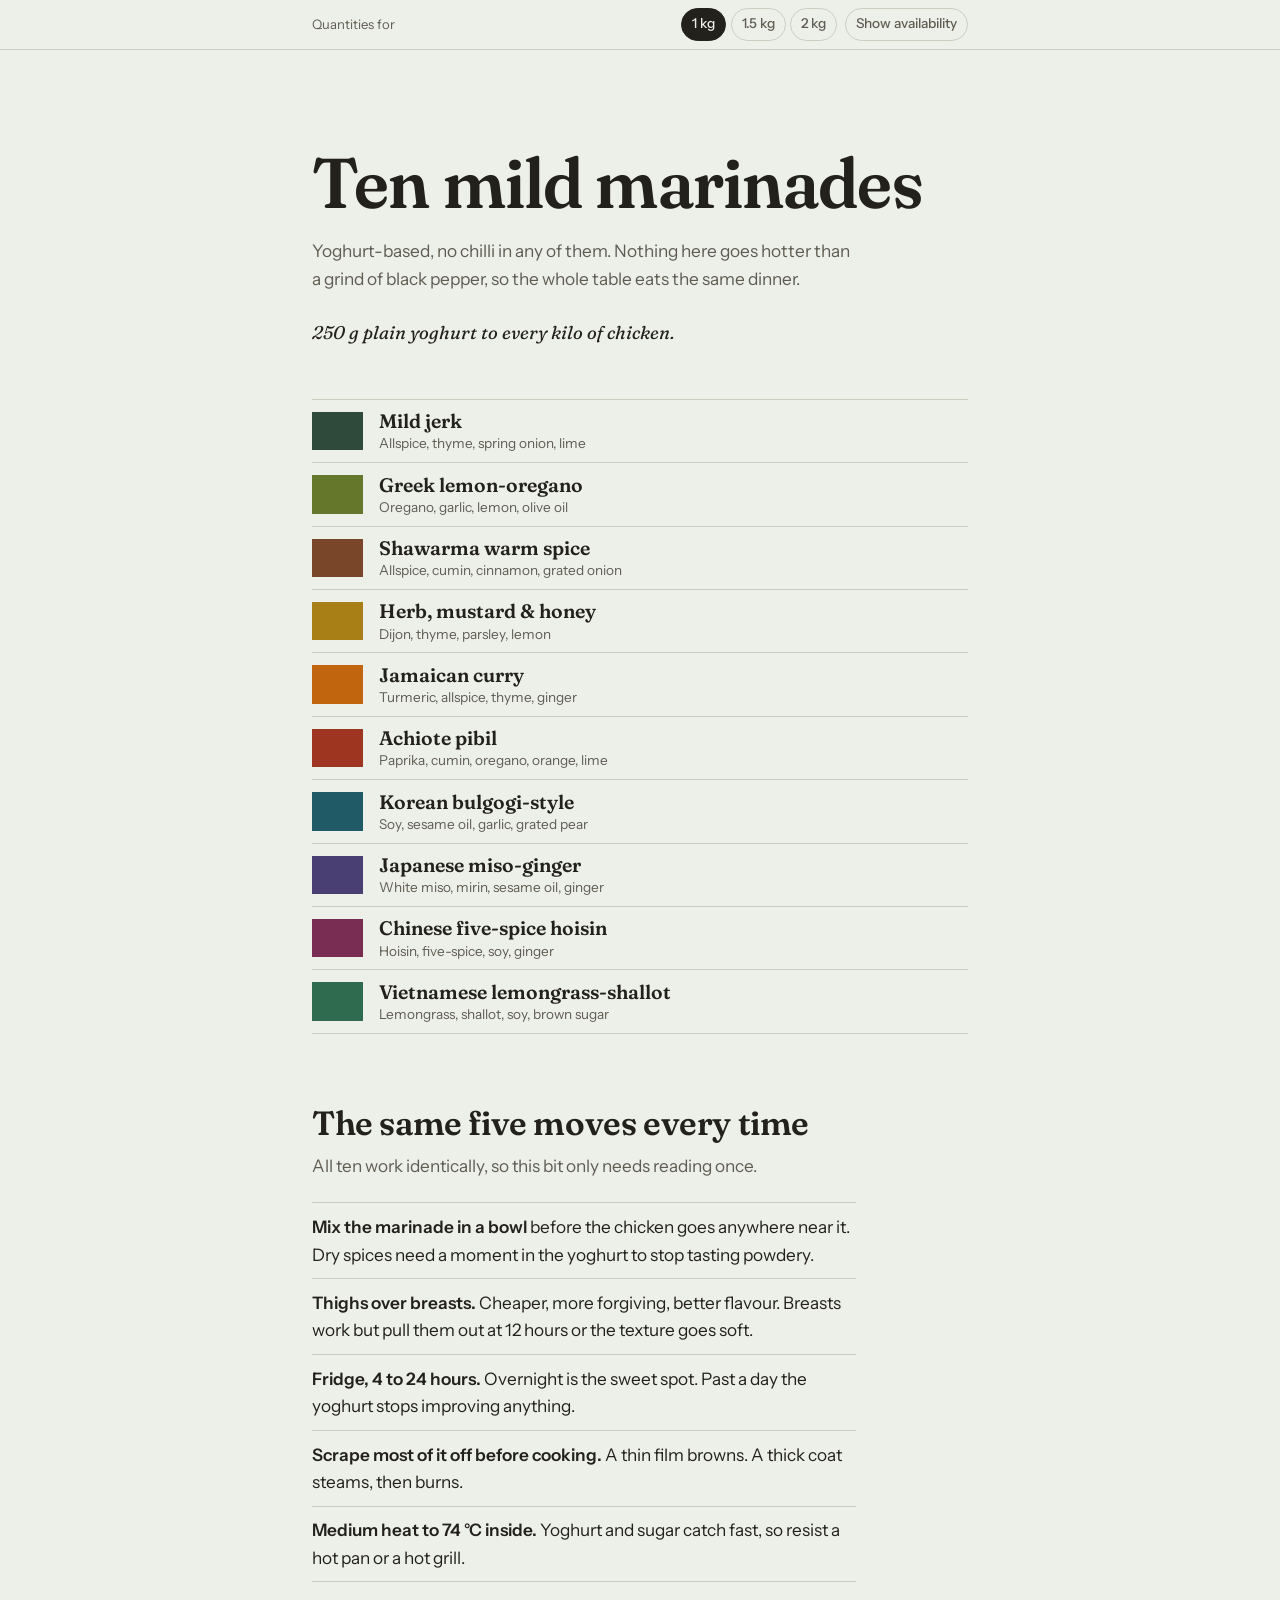
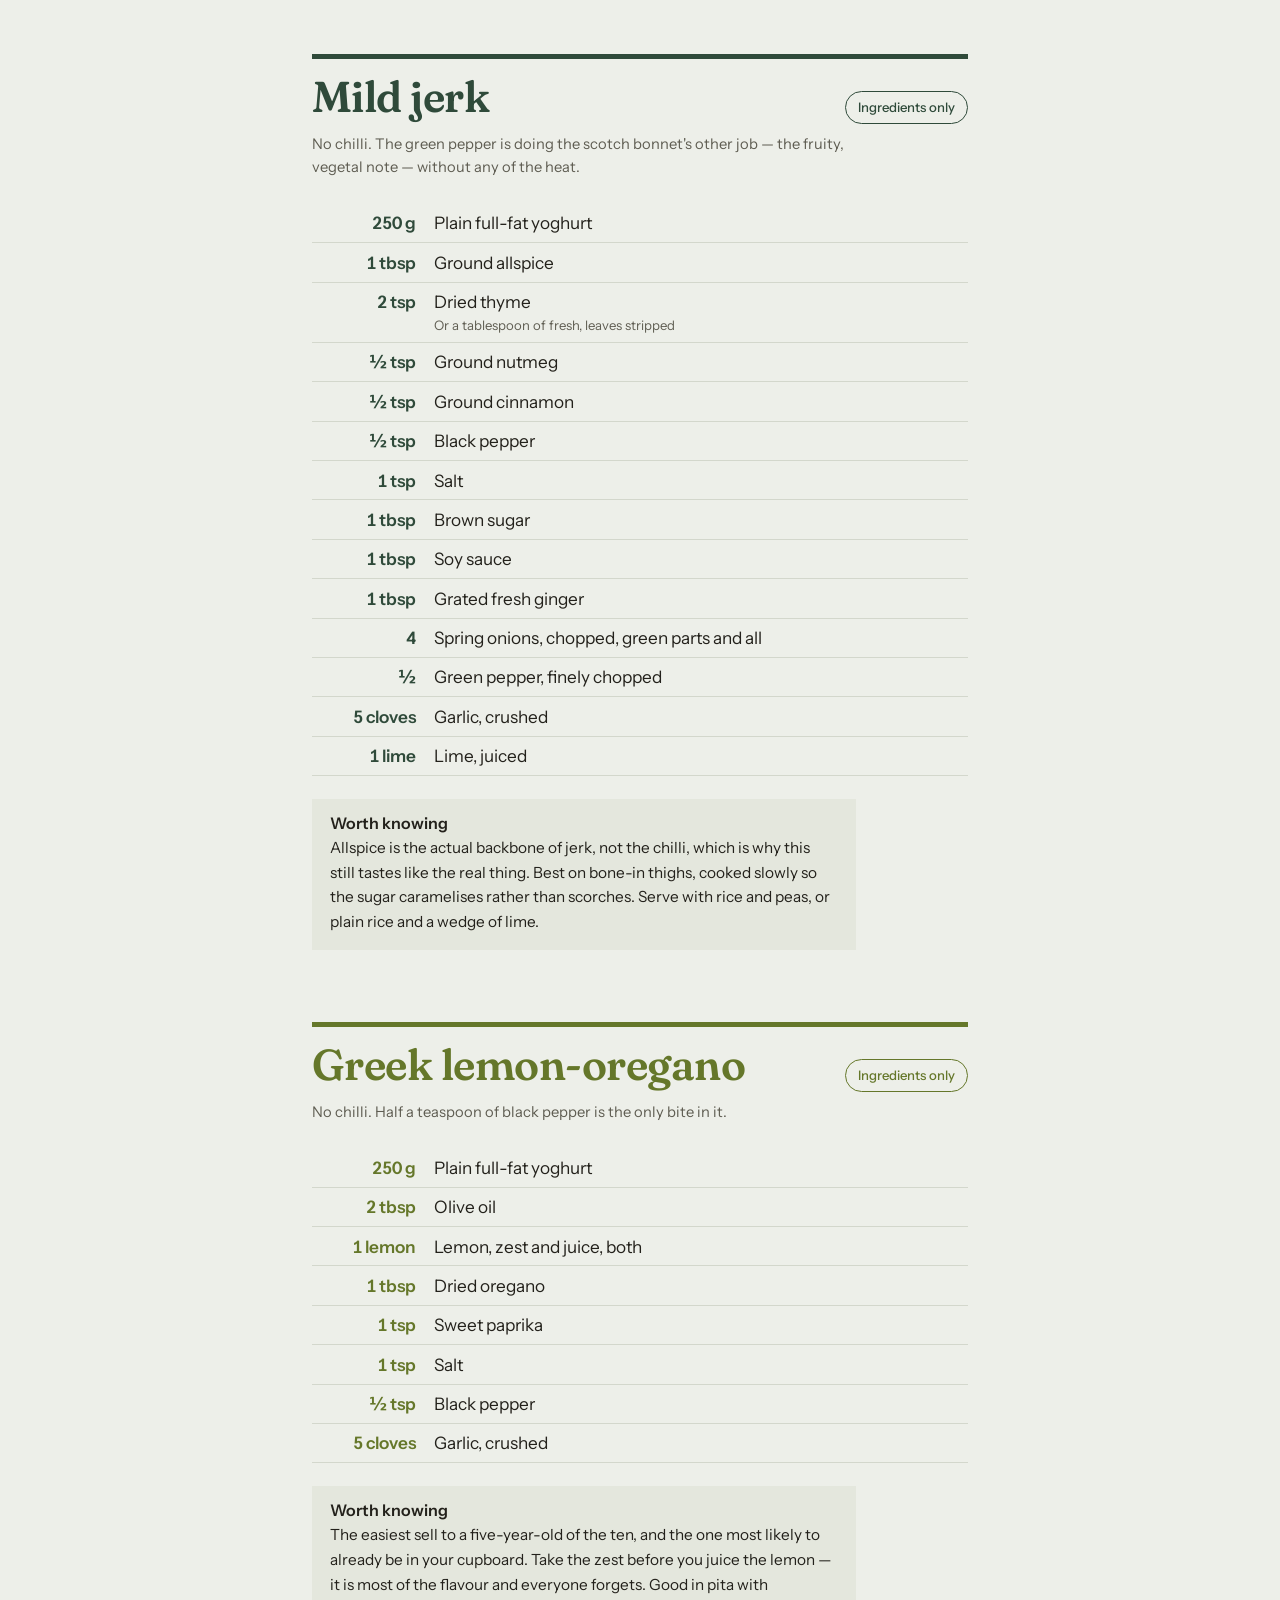
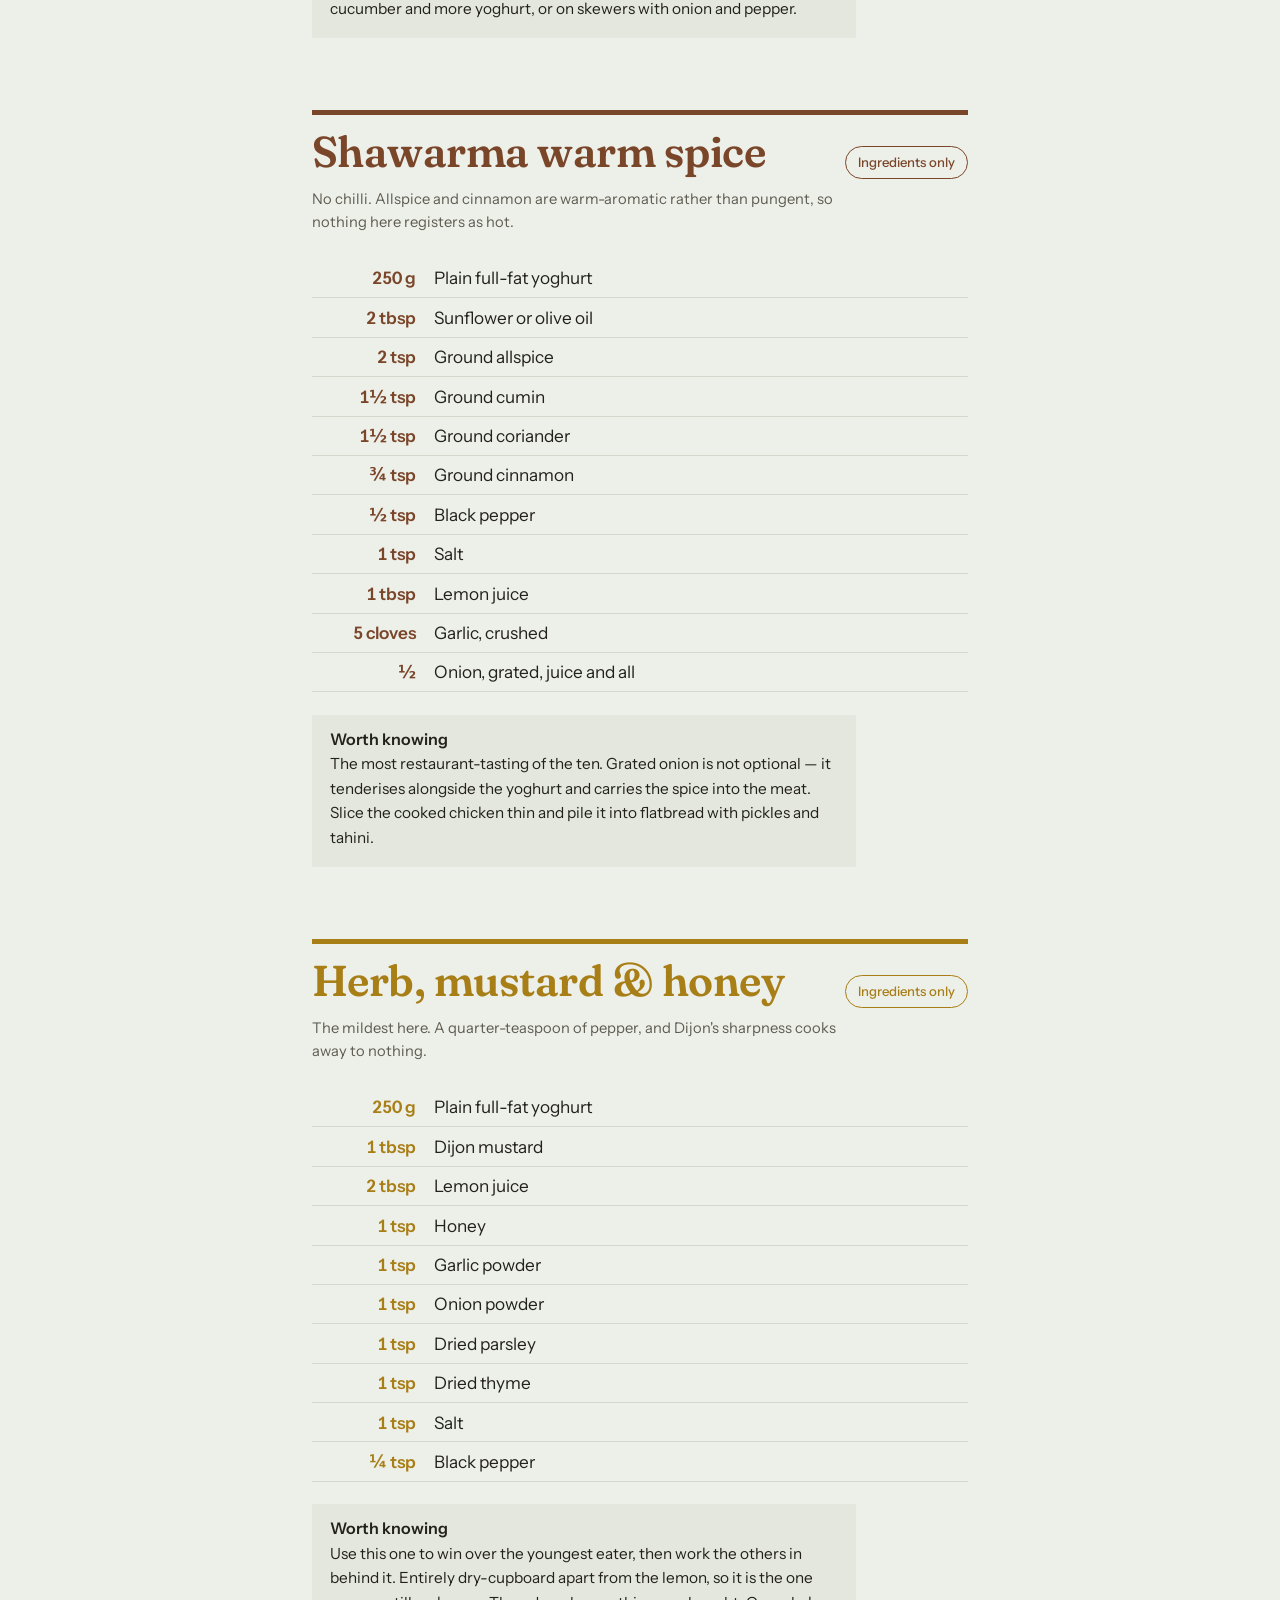
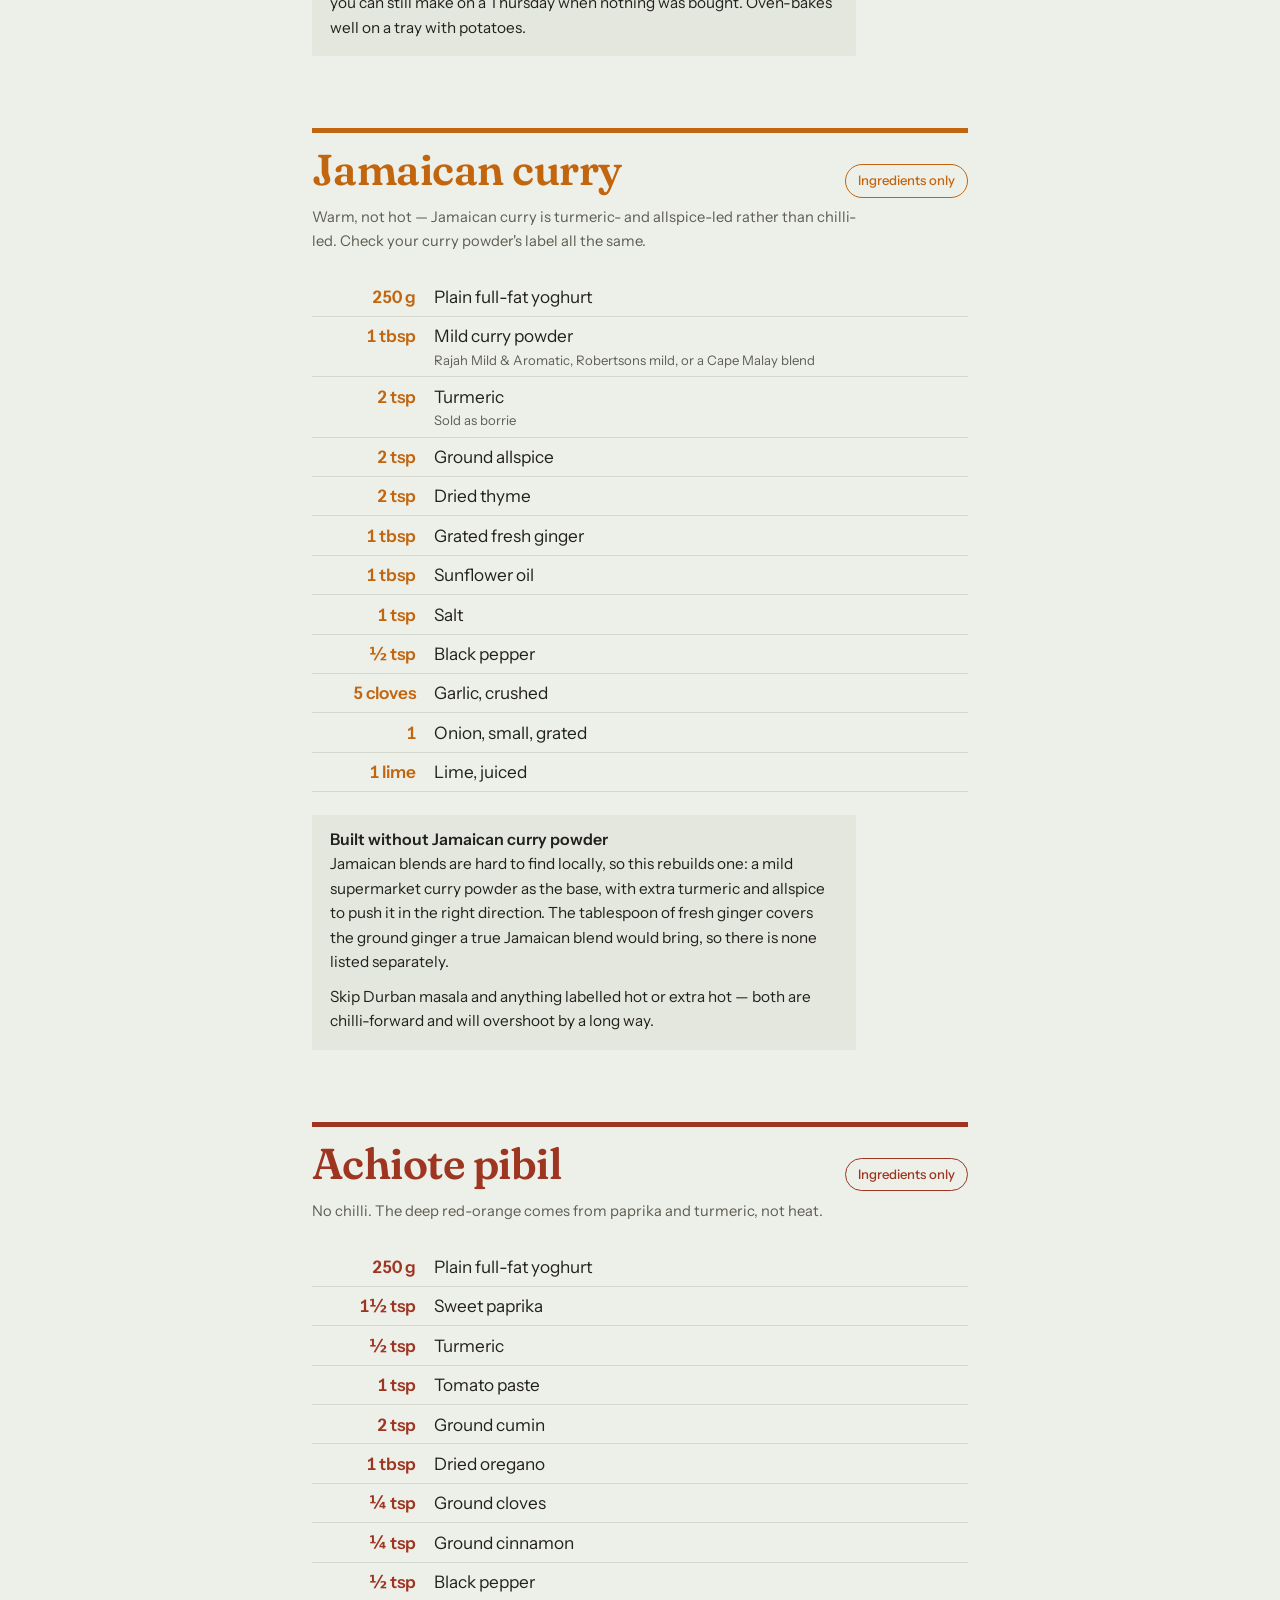
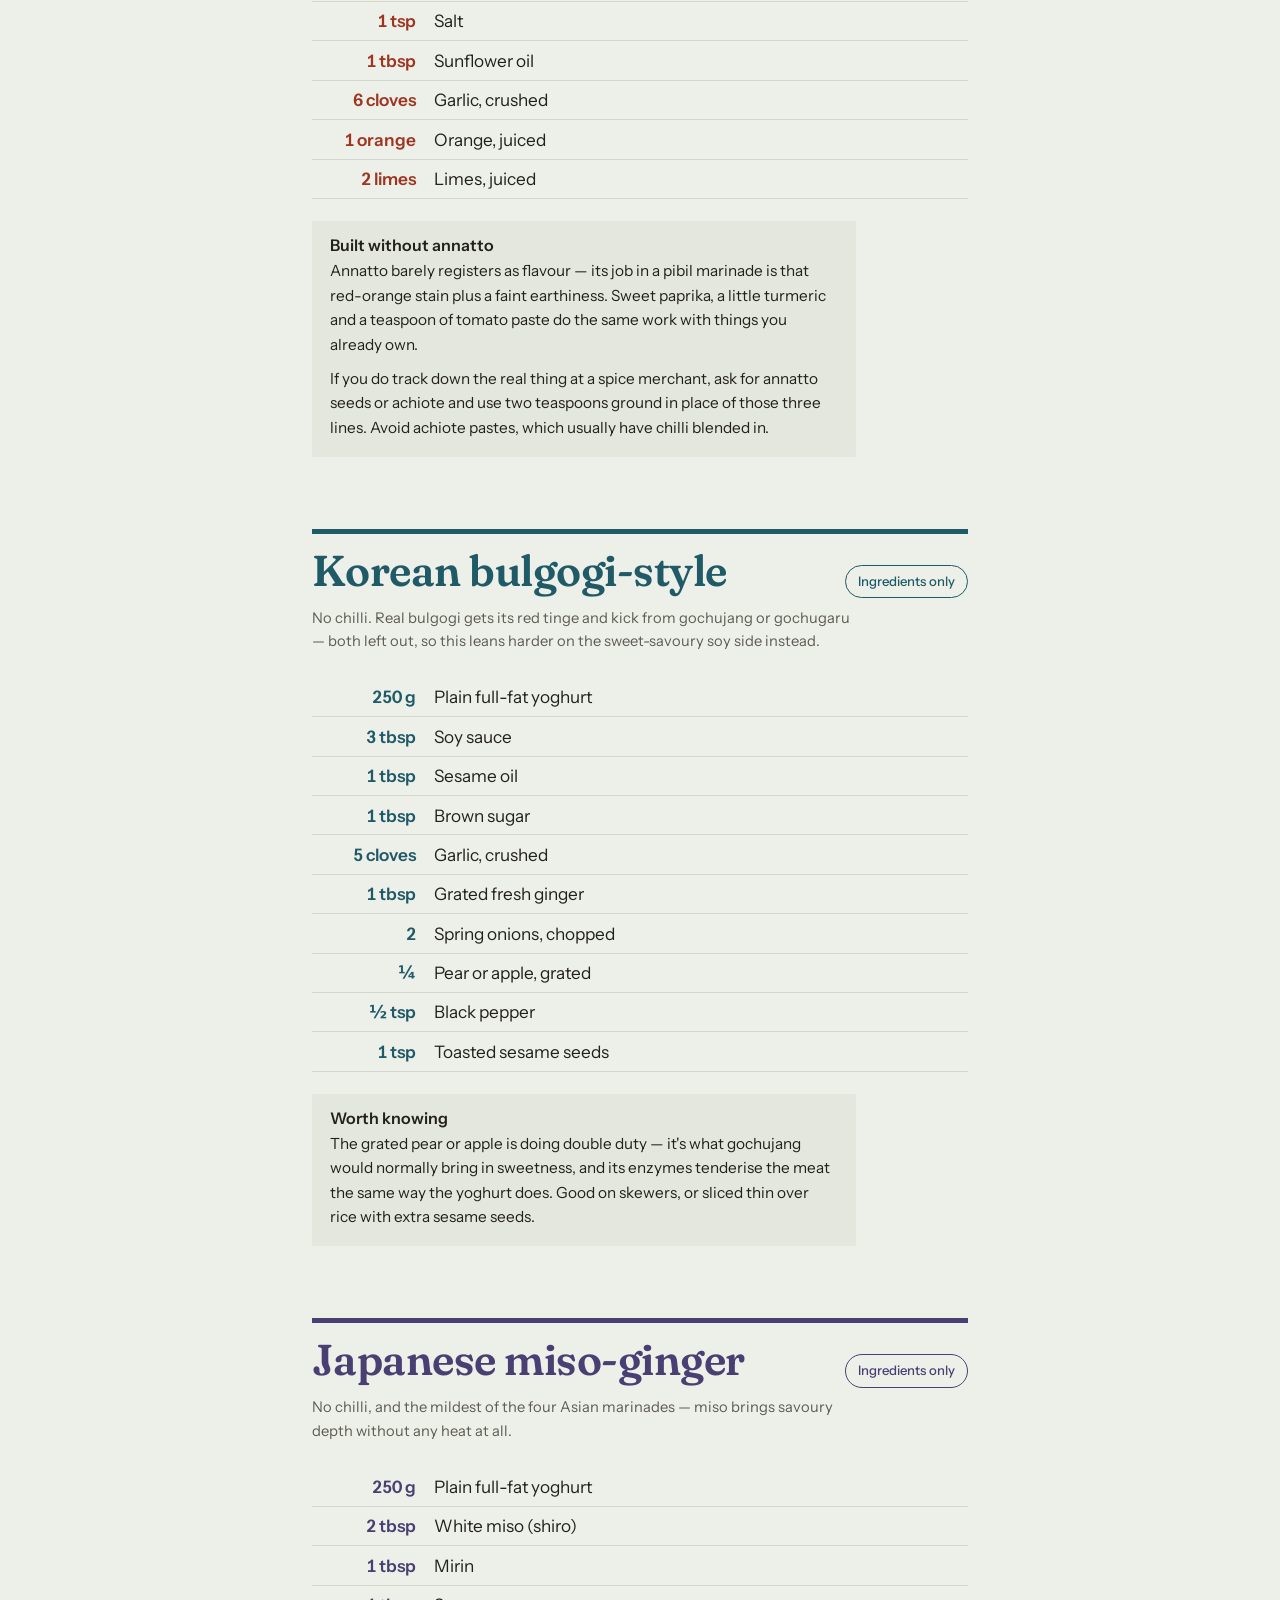
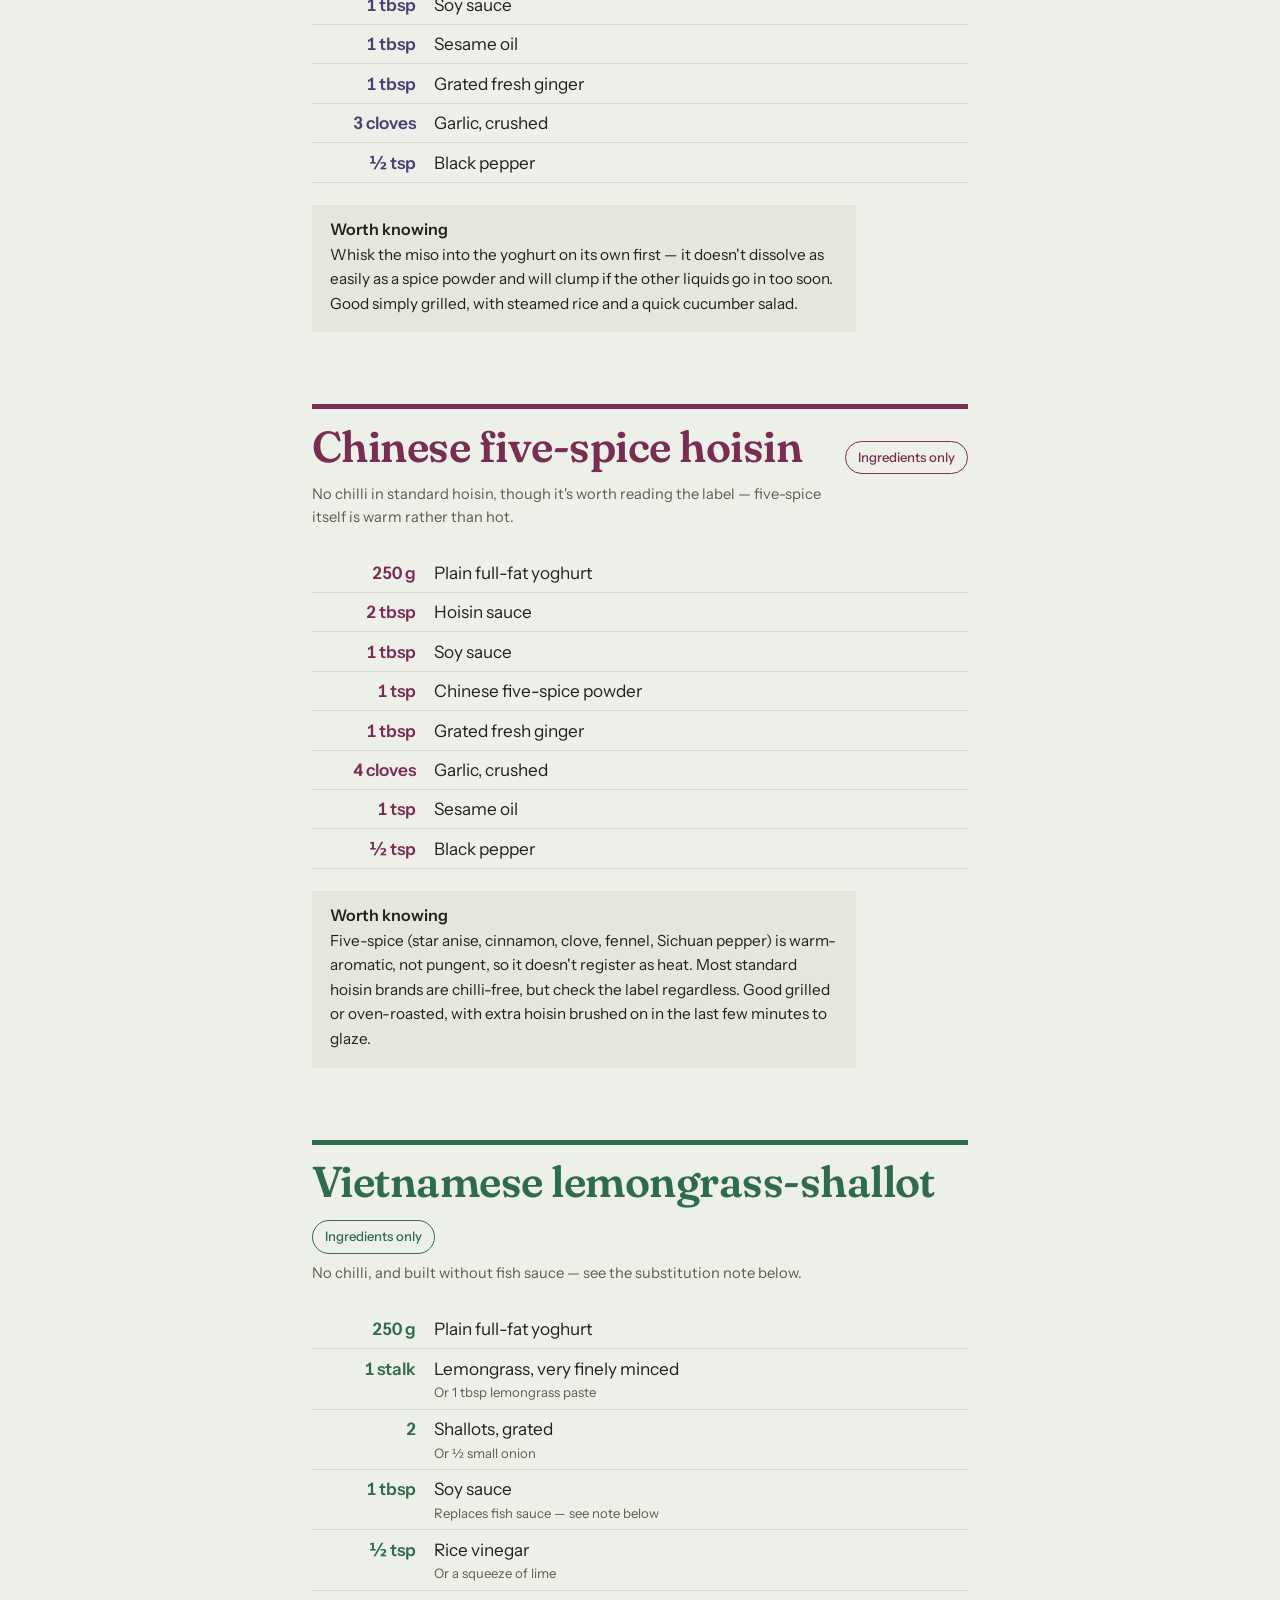
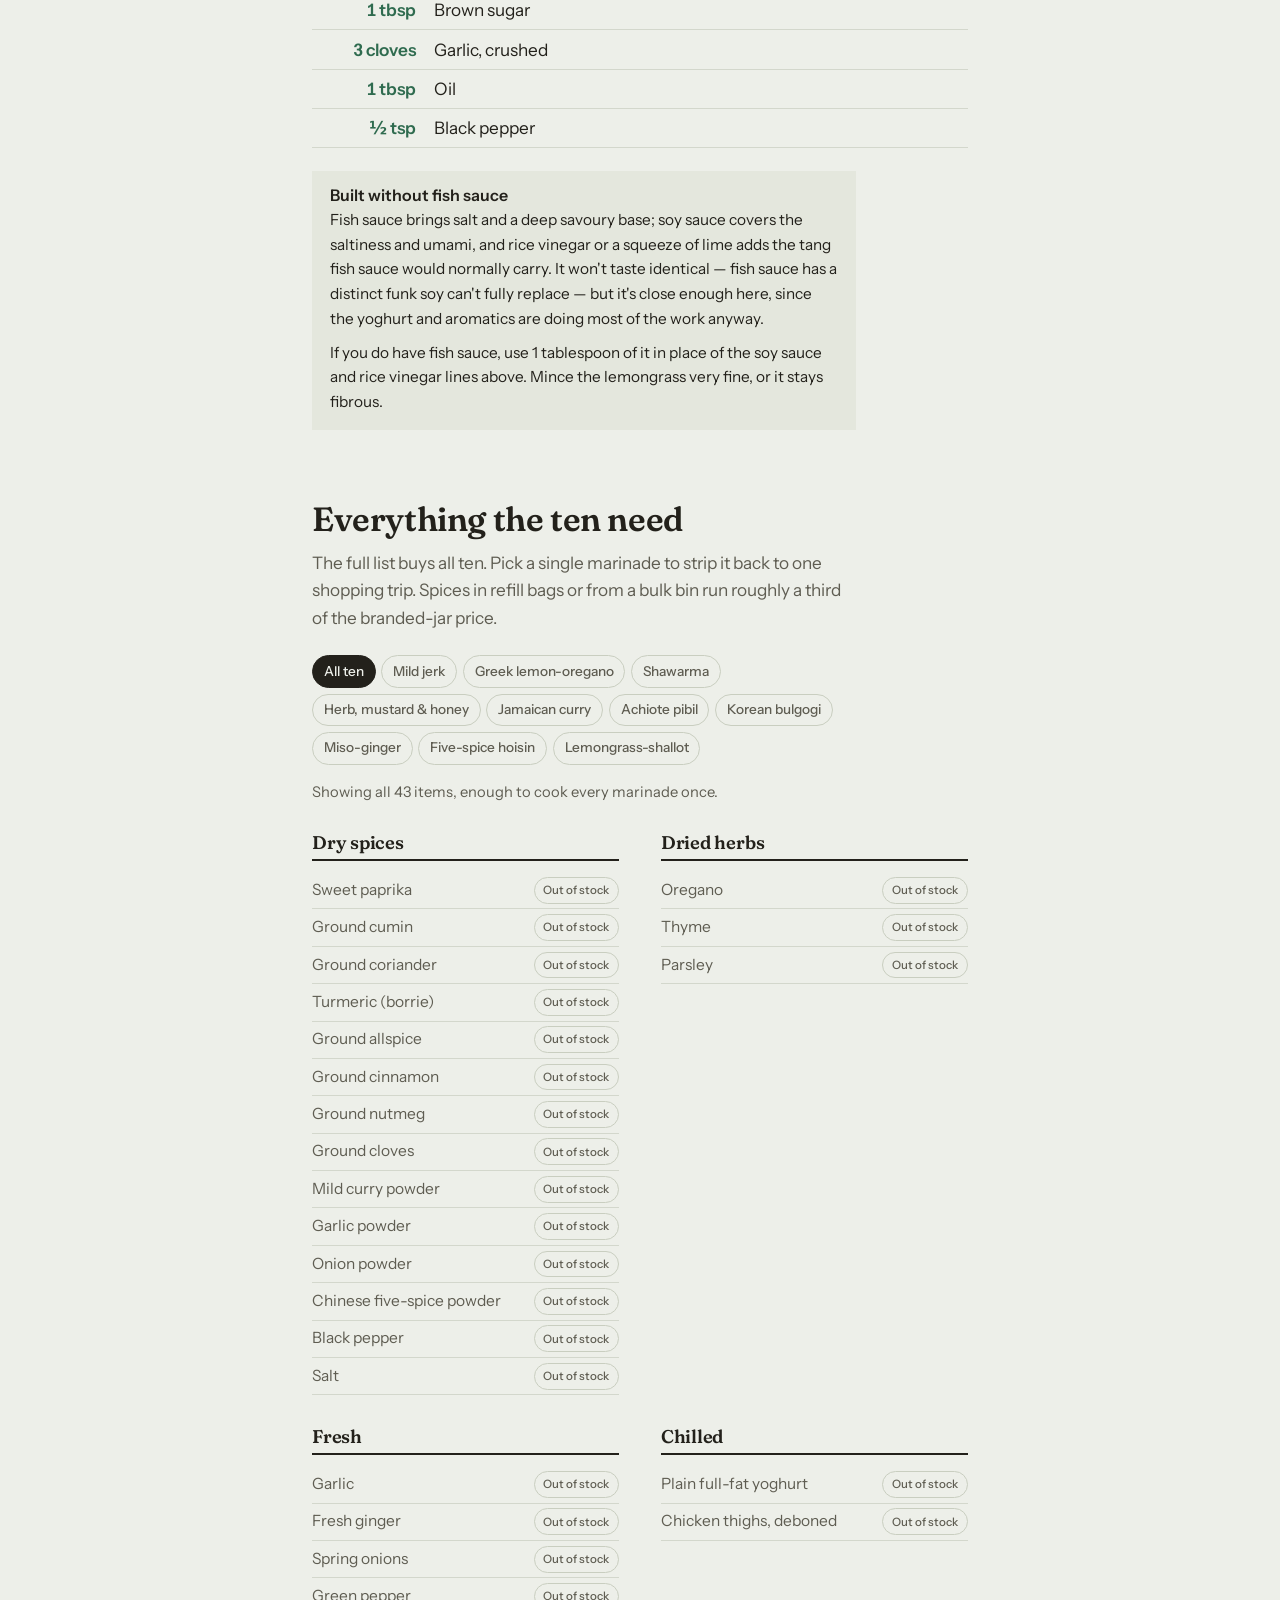
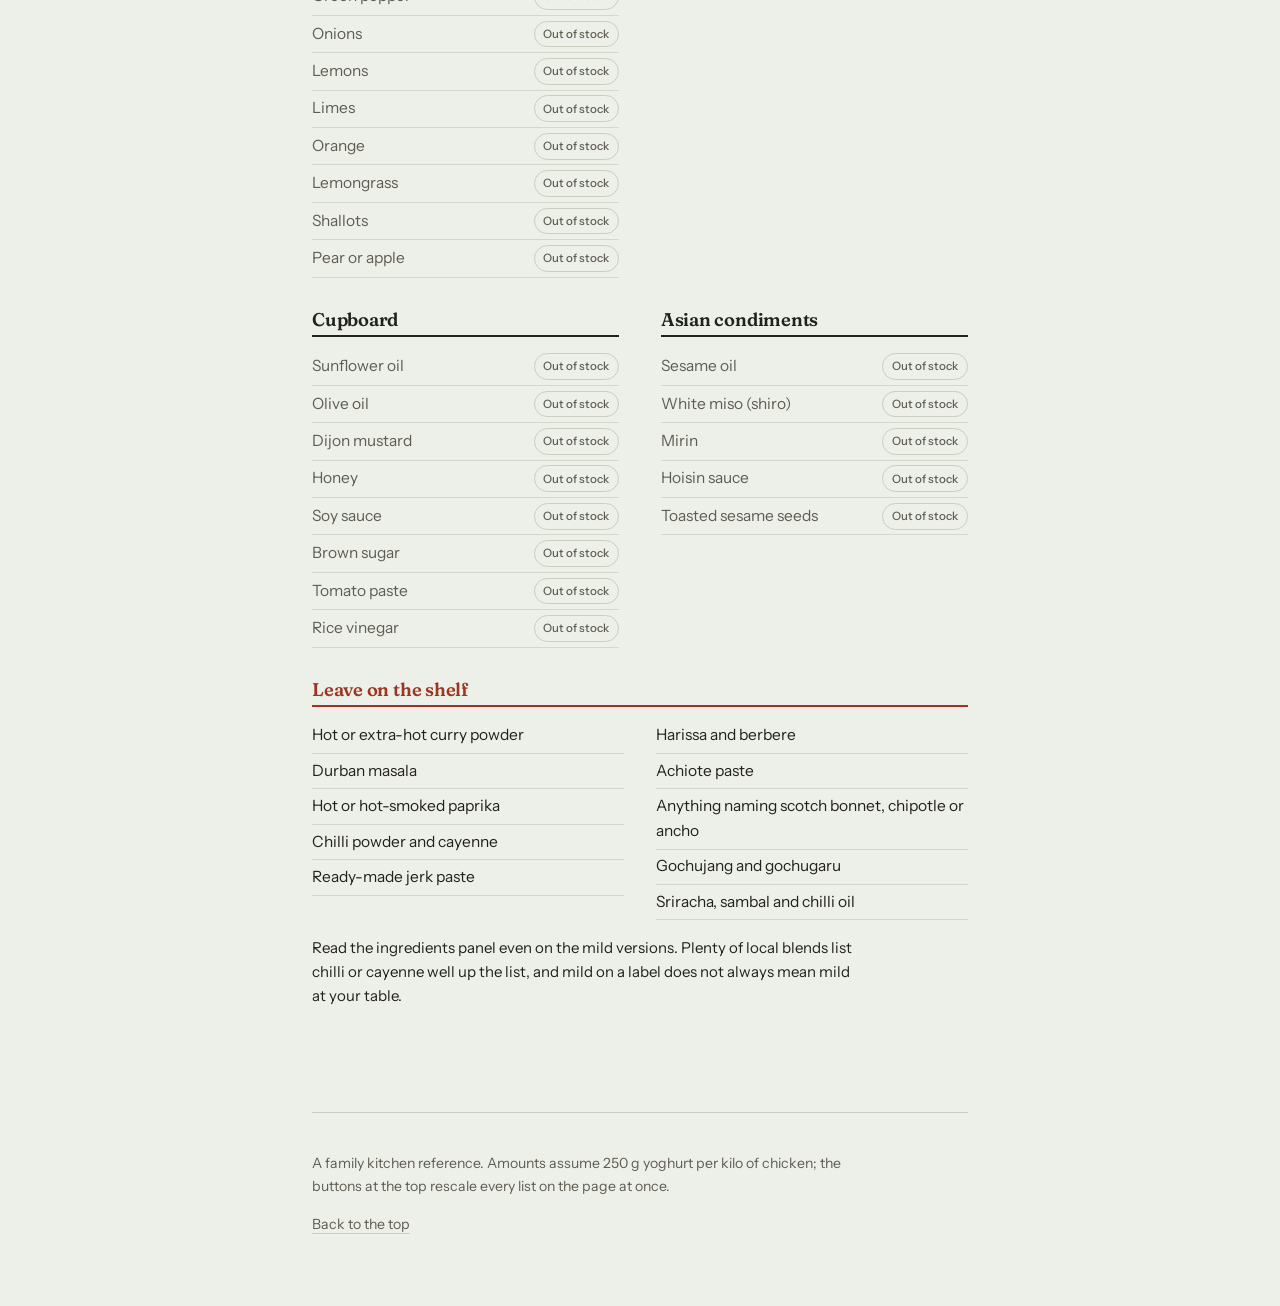
==== commit 1916011e: "Add files via upload" ====
--- a/index.html
+++ b/index.html
@@ -3,8 +3,8 @@
 <head>
 <meta charset="utf-8">
 <meta name="viewport" content="width=device-width, initial-scale=1">
-<title>Ten mild yogurt marinades</title>
-<meta name="description" content="Ten yogurt-based chicken marinades with no chilli — Caribbean, Mexican, Middle Eastern and Asian flavours, all no hotter than black pepper — with a full pantry list.">
+<title>Ten mild yoghurt marinades</title>
+<meta name="description" content="Ten yoghurt-based chicken marinades with no chilli — Caribbean, Mexican, Middle Eastern and Asian flavours, all no hotter than black pepper — with a full pantry list.">
 <link rel="preconnect" href="https://fonts.googleapis.com">
 <link rel="preconnect" href="https://fonts.gstatic.com" crossorigin>
 <link href="https://fonts.googleapis.com/css2?family=Fraunces:ital,opsz,wght,SOFT,WONK@0,9..144,400..700,50,1;1,9..144,400..600,50,1&family=Instrument+Sans:wght@400;500;600&display=swap" rel="stylesheet">
@@ -73,9 +73,11 @@
   }
   .bar-in{
     max-width:46rem;margin:0 auto;padding:.5rem var(--pad);
-    display:flex;align-items:center;justify-content:space-between;gap:1rem;
+    display:flex;align-items:center;justify-content:space-between;gap:.75rem 1rem;
+    flex-wrap:wrap;
   }
   .bar-label{font-size:.82rem;color:var(--ink-2)}
+  .bar-controls{display:flex;flex-wrap:wrap;align-items:center;gap:.5rem;margin-left:auto}
   .scale{display:flex;gap:.3rem}
   .scale button{
     font:inherit;font-size:.85rem;font-weight:500;
@@ -87,6 +89,19 @@
   }
   .scale button:hover{border-color:var(--ink-2)}
   .scale button[aria-pressed="true"]{
+    background:var(--ink);color:var(--paper);border-color:var(--ink);
+  }
+  #avail-toggle{
+    font:inherit;font-size:.85rem;font-weight:500;
+    padding:.28rem .62rem;
+    border:1px solid var(--rule);
+    background:transparent;color:var(--ink-2);
+    border-radius:999px;cursor:pointer;
+    white-space:nowrap;
+    transition:background .15s,color .15s,border-color .15s;
+  }
+  #avail-toggle:hover{border-color:var(--ink-2)}
+  #avail-toggle[aria-pressed="true"]{
     background:var(--ink);color:var(--paper);border-color:var(--ink);
   }
 
@@ -222,7 +237,7 @@
     display:block;
     border:none;
     border-bottom:1px solid color-mix(in srgb,var(--rule) 70%,transparent);
-    padding:.34rem 0 .34rem 1.1rem;
+    padding:.34rem 1.6rem .34rem 1.1rem;
     grid-template-columns:none;
     position:relative;
   }
@@ -233,6 +248,16 @@
     width:.34rem;height:.34rem;
     border-radius:50%;
     background:var(--c);
+  }
+  body.show-availability .ing.compact div:not(.pantry-have)::after{
+    content:"";
+    position:absolute;
+    right:0;top:50%;
+    transform:translateY(-50%);
+    width:.95rem;height:.95rem;
+    background-color:var(--c);
+    -webkit-mask:url("data:image/svg+xml,%3Csvg xmlns='http://www.w3.org/2000/svg' viewBox='0 0 24 24'%3E%3Ccircle cx='12' cy='12' r='9' fill='none' stroke='black' stroke-width='2.5'/%3E%3Cline x1='5.6' y1='18.4' x2='18.4' y2='5.6' stroke='black' stroke-width='2.5'/%3E%3C/svg%3E") no-repeat center / contain;
+    mask:url("data:image/svg+xml,%3Csvg xmlns='http://www.w3.org/2000/svg' viewBox='0 0 24 24'%3E%3Ccircle cx='12' cy='12' r='9' fill='none' stroke='black' stroke-width='2.5'/%3E%3Cline x1='5.6' y1='18.4' x2='18.4' y2='5.6' stroke='black' stroke-width='2.5'/%3E%3C/svg%3E") no-repeat center / contain;
   }
   .ing.compact div:first-child{border-top:none}
   .ing.compact .q{display:none}
@@ -293,6 +318,7 @@
     flex:1;min-width:0;
   }
   .pantry-item .q,.pantry-item span{color:var(--ink-2);font-variant-numeric:tabular-nums;white-space:nowrap}
+  .pantry-item span:not(.pantry-name){display:none}
   .stock{
     font:inherit;font-size:.72rem;font-weight:500;
     padding:.2rem .55rem;
@@ -304,10 +330,14 @@
   }
   .stock:hover{border-color:var(--ink-2)}
   .stock[data-state="have"]{background:var(--ink);color:var(--paper);border-color:var(--ink)}
+  .pantry li.have .pantry-name,
+  .pantry li.have .pantry-item .q,
+  .pantry li.have .pantry-item span,
   li[data-state="have"] .pantry-name,
   li[data-state="have"] .pantry-item .q,
   li[data-state="have"] .pantry-item span{
-    color:var(--ink-2);text-decoration:line-through;opacity:.65;
+    color:var(--ink-2);
+    opacity:.65;
   }
   .avoid{grid-column:1/-1}
   .avoid h3{border-bottom-color:var(--achiote);color:var(--achiote)}
@@ -344,7 +374,7 @@
       display:grid;grid-template-columns:6.5rem minmax(0,1fr);
       gap:.2rem 1.1rem;padding:.34rem 0;border-bottom:1px solid #ddd;
     }
-    .ing.compact div::before{display:none}
+    .ing.compact div::before,.ing.compact div::after{display:none!important}
     .ing.compact .q{display:block}
     .ing.compact .detail,.ing.compact .sub{display:inline}
     .ing.compact .core{display:inline;padding:0;background:none;border:none;font-size:inherit}
@@ -356,10 +386,13 @@
 <div class="bar">
   <div class="bar-in">
     <span class="bar-label">Quantities for</span>
-    <div class="scale" role="group" aria-label="Batch size">
-      <button type="button" data-scale="1" aria-pressed="true">1 kg</button>
-      <button type="button" data-scale="1.5" aria-pressed="false">1.5 kg</button>
-      <button type="button" data-scale="2" aria-pressed="false">2 kg</button>
+    <div class="bar-controls">
+      <div class="scale" role="group" aria-label="Batch size">
+        <button type="button" data-scale="1" aria-pressed="true">1 kg</button>
+        <button type="button" data-scale="1.5" aria-pressed="false">1.5 kg</button>
+        <button type="button" data-scale="2" aria-pressed="false">2 kg</button>
+      </div>
+      <button type="button" id="avail-toggle" aria-pressed="false">Show availability</button>
     </div>
   </div>
 </div>
@@ -368,8 +401,8 @@
 
 <header class="hero">
   <h1>Ten mild marinades</h1>
-  <p class="standfirst">Yogurt-based, no chilli in any of them. Nothing here goes hotter than a grind of black pepper, so the whole table eats the same dinner.</p>
-  <p class="ratio">250&nbsp;g plain yogurt to every kilo of chicken.</p>
+  <p class="standfirst">Yoghurt-based, no chilli in any of them. Nothing here goes hotter than a grind of black pepper, so the whole table eats the same dinner.</p>
+  <p class="ratio">250&nbsp;g plain yoghurt to every kilo of chicken.</p>
 
   <nav class="index" aria-label="The marinades">
     <a href="#jerk" style="--c:var(--jerk)">
@@ -419,11 +452,11 @@
   <h2>The same five moves every time</h2>
   <p class="lede">All ten work identically, so this bit only needs reading once.</p>
   <ul class="basics">
-    <li><b>Mix the marinade in a bowl</b> before the chicken goes anywhere near it. Dry spices need a moment in the yogurt to stop tasting powdery.</li>
+    <li><b>Mix the marinade in a bowl</b> before the chicken goes anywhere near it. Dry spices need a moment in the yoghurt to stop tasting powdery.</li>
     <li><b>Thighs over breasts.</b> Cheaper, more forgiving, better flavour. Breasts work but pull them out at 12 hours or the texture goes soft.</li>
-    <li><b>Fridge, 4 to 24 hours.</b> Overnight is the sweet spot. Past a day the yogurt stops improving anything.</li>
+    <li><b>Fridge, 4 to 24 hours.</b> Overnight is the sweet spot. Past a day the yoghurt stops improving anything.</li>
     <li><b>Scrape most of it off before cooking.</b> A thin film browns. A thick coat steams, then burns.</li>
-    <li><b>Medium heat to 74&nbsp;°C inside.</b> Yogurt and sugar catch fast, so resist a hot pan or a hot grill.</li>
+    <li><b>Medium heat to 74&nbsp;°C inside.</b> Yoghurt and sugar catch fast, so resist a hot pan or a hot grill.</li>
   </ul>
 </section>
 
@@ -433,20 +466,20 @@
     <p class="heat">No chilli. The green pepper is doing the scotch bonnet's other job — the fruity, vegetal note — without any of the heat.</p>
   </div>
   <div class="ing"><p class="cat-head" data-cat-head="base">Base</p><p class="cat-head" data-cat-head="spice">Spices &amp; dry seasoning</p><p class="cat-head" data-cat-head="wet">Wet &amp; sauces</p><p class="cat-head" data-cat-head="fresh">Aromatics &amp; fresh</p>
-    <div data-cat="base"><span class="q" data-q="250" data-u="g" data-r="mass">250 g</span><p class="n"><span class="core">Plain full-fat yogurt</span></p></div>
-    <div data-cat="spice"><span class="q" data-q="1" data-u="tbsp" data-r="spoon">1 tbsp</span><p class="n"><span class="core">Ground allspice</span></p></div>
-    <div data-cat="spice"><span class="q" data-q="2" data-u="tsp" data-r="spoon">2 tsp</span><p class="n"><span class="core">Dried thyme</span> <span class="sub">Or a tablespoon of fresh, leaves stripped</span></p></div>
-    <div data-cat="spice"><span class="q" data-q="0.5" data-u="tsp" data-r="spoon">½ tsp</span><p class="n"><span class="core">Ground nutmeg</span></p></div>
-    <div data-cat="spice"><span class="q" data-q="0.5" data-u="tsp" data-r="spoon">½ tsp</span><p class="n"><span class="core">Ground cinnamon</span></p></div>
-    <div data-cat="spice"><span class="q" data-q="0.5" data-u="tsp" data-r="spoon">½ tsp</span><p class="n"><span class="core">Black pepper</span></p></div>
-    <div data-cat="spice"><span class="q" data-q="1" data-u="tsp" data-r="spoon">1 tsp</span><p class="n"><span class="core">Salt</span></p></div>
-    <div data-cat="spice"><span class="q" data-q="1" data-u="tbsp" data-r="spoon">1 tbsp</span><p class="n"><span class="core">Brown sugar</span></p></div>
-    <div data-cat="wet"><span class="q" data-q="1" data-u="tbsp" data-r="spoon">1 tbsp</span><p class="n"><span class="core">Soy sauce</span></p></div>
-    <div data-cat="fresh"><span class="q" data-q="1" data-u="tbsp" data-r="spoon">1 tbsp</span><p class="n"><span class="core">Grated fresh ginger</span></p></div>
-    <div data-cat="fresh"><span class="q" data-q="4" data-u="" data-r="whole">4</span><p class="n"><span class="core">Spring onions</span><span class="detail">, chopped, green parts and all</span></p></div>
-    <div data-cat="fresh"><span class="q" data-q="0.5" data-u="" data-r="half">½</span><p class="n"><span class="core">Green pepper</span><span class="detail">, finely chopped</span></p></div>
-    <div data-cat="fresh"><span class="q" data-q="5" data-u="cloves" data-u1="clove" data-r="whole">5 cloves</span><p class="n"><span class="core">Garlic</span><span class="detail">, crushed</span></p></div>
-    <div data-cat="fresh"><span class="q" data-q="1" data-u="limes" data-u1="lime" data-r="whole">1 lime</span><p class="n"><span class="core">Lime</span><span class="detail">, juiced</span></p></div>
+    <div data-cat="base" data-pantry-id="plain-full-fat-yoghurt"><span class="q" data-q="250" data-u="g" data-r="mass">250 g</span><p class="n"><span class="core">Plain full-fat yoghurt</span></p></div>
+    <div data-cat="spice" data-pantry-id="ground-allspice"><span class="q" data-q="1" data-u="tbsp" data-r="spoon">1 tbsp</span><p class="n"><span class="core">Ground allspice</span></p></div>
+    <div data-cat="spice" data-pantry-id="thyme"><span class="q" data-q="2" data-u="tsp" data-r="spoon">2 tsp</span><p class="n"><span class="core">Dried thyme</span> <span class="sub">Or a tablespoon of fresh, leaves stripped</span></p></div>
+    <div data-cat="spice" data-pantry-id="ground-nutmeg"><span class="q" data-q="0.5" data-u="tsp" data-r="spoon">½ tsp</span><p class="n"><span class="core">Ground nutmeg</span></p></div>
+    <div data-cat="spice" data-pantry-id="ground-cinnamon"><span class="q" data-q="0.5" data-u="tsp" data-r="spoon">½ tsp</span><p class="n"><span class="core">Ground cinnamon</span></p></div>
+    <div data-cat="spice" data-pantry-id="black-pepper"><span class="q" data-q="0.5" data-u="tsp" data-r="spoon">½ tsp</span><p class="n"><span class="core">Black pepper</span></p></div>
+    <div data-cat="spice" data-pantry-id="salt"><span class="q" data-q="1" data-u="tsp" data-r="spoon">1 tsp</span><p class="n"><span class="core">Salt</span></p></div>
+    <div data-cat="spice" data-pantry-id="brown-sugar"><span class="q" data-q="1" data-u="tbsp" data-r="spoon">1 tbsp</span><p class="n"><span class="core">Brown sugar</span></p></div>
+    <div data-cat="wet" data-pantry-id="soy-sauce"><span class="q" data-q="1" data-u="tbsp" data-r="spoon">1 tbsp</span><p class="n"><span class="core">Soy sauce</span></p></div>
+    <div data-cat="fresh" data-pantry-id="fresh-ginger"><span class="q" data-q="1" data-u="tbsp" data-r="spoon">1 tbsp</span><p class="n"><span class="core">Grated fresh ginger</span></p></div>
+    <div data-cat="fresh" data-pantry-id="spring-onions"><span class="q" data-q="4" data-u="" data-r="whole">4</span><p class="n"><span class="core">Spring onions</span><span class="detail">, chopped, green parts and all</span></p></div>
+    <div data-cat="fresh" data-pantry-id="green-pepper"><span class="q" data-q="0.5" data-u="" data-r="half">½</span><p class="n"><span class="core">Green pepper</span><span class="detail">, finely chopped</span></p></div>
+    <div data-cat="fresh" data-pantry-id="garlic"><span class="q" data-q="5" data-u="cloves" data-u1="clove" data-r="whole">5 cloves</span><p class="n"><span class="core">Garlic</span><span class="detail">, crushed</span></p></div>
+    <div data-cat="fresh" data-pantry-id="limes"><span class="q" data-q="1" data-u="limes" data-u1="lime" data-r="whole">1 lime</span><p class="n"><span class="core">Lime</span><span class="detail">, juiced</span></p></div>
   </div>
   <div class="note">
     <h3>Worth knowing</h3>
@@ -460,18 +493,18 @@
     <p class="heat">No chilli. Half a teaspoon of black pepper is the only bite in it.</p>
   </div>
   <div class="ing"><p class="cat-head" data-cat-head="base">Base</p><p class="cat-head" data-cat-head="spice">Spices &amp; dry seasoning</p><p class="cat-head" data-cat-head="wet">Wet &amp; sauces</p><p class="cat-head" data-cat-head="fresh">Aromatics &amp; fresh</p>
-    <div data-cat="base"><span class="q" data-q="250" data-u="g" data-r="mass">250 g</span><p class="n"><span class="core">Plain full-fat yogurt</span></p></div>
-    <div data-cat="wet"><span class="q" data-q="2" data-u="tbsp" data-r="spoon">2 tbsp</span><p class="n"><span class="core">Olive oil</span></p></div>
-    <div data-cat="fresh"><span class="q" data-q="1" data-u="lemons" data-u1="lemon" data-r="whole">1 lemon</span><p class="n"><span class="core">Lemon</span><span class="detail">, zest and juice, both</span></p></div>
-    <div data-cat="spice"><span class="q" data-q="1" data-u="tbsp" data-r="spoon">1 tbsp</span><p class="n"><span class="core">Dried oregano</span></p></div>
-    <div data-cat="spice"><span class="q" data-q="1" data-u="tsp" data-r="spoon">1 tsp</span><p class="n"><span class="core">Sweet paprika</span></p></div>
-    <div data-cat="spice"><span class="q" data-q="1" data-u="tsp" data-r="spoon">1 tsp</span><p class="n"><span class="core">Salt</span></p></div>
-    <div data-cat="spice"><span class="q" data-q="0.5" data-u="tsp" data-r="spoon">½ tsp</span><p class="n"><span class="core">Black pepper</span></p></div>
-    <div data-cat="fresh"><span class="q" data-q="5" data-u="cloves" data-u1="clove" data-r="whole">5 cloves</span><p class="n"><span class="core">Garlic</span><span class="detail">, crushed</span></p></div>
+    <div data-cat="base" data-pantry-id="plain-full-fat-yoghurt"><span class="q" data-q="250" data-u="g" data-r="mass">250 g</span><p class="n"><span class="core">Plain full-fat yoghurt</span></p></div>
+    <div data-cat="wet" data-pantry-id="olive-oil"><span class="q" data-q="2" data-u="tbsp" data-r="spoon">2 tbsp</span><p class="n"><span class="core">Olive oil</span></p></div>
+    <div data-cat="fresh" data-pantry-id="lemons"><span class="q" data-q="1" data-u="lemons" data-u1="lemon" data-r="whole">1 lemon</span><p class="n"><span class="core">Lemon</span><span class="detail">, zest and juice, both</span></p></div>
+    <div data-cat="spice" data-pantry-id="oregano"><span class="q" data-q="1" data-u="tbsp" data-r="spoon">1 tbsp</span><p class="n"><span class="core">Dried oregano</span></p></div>
+    <div data-cat="spice" data-pantry-id="sweet-paprika"><span class="q" data-q="1" data-u="tsp" data-r="spoon">1 tsp</span><p class="n"><span class="core">Sweet paprika</span></p></div>
+    <div data-cat="spice" data-pantry-id="salt"><span class="q" data-q="1" data-u="tsp" data-r="spoon">1 tsp</span><p class="n"><span class="core">Salt</span></p></div>
+    <div data-cat="spice" data-pantry-id="black-pepper"><span class="q" data-q="0.5" data-u="tsp" data-r="spoon">½ tsp</span><p class="n"><span class="core">Black pepper</span></p></div>
+    <div data-cat="fresh" data-pantry-id="garlic"><span class="q" data-q="5" data-u="cloves" data-u1="clove" data-r="whole">5 cloves</span><p class="n"><span class="core">Garlic</span><span class="detail">, crushed</span></p></div>
   </div>
   <div class="note">
     <h3>Worth knowing</h3>
-    <p>The easiest sell to a five-year-old of the ten, and the one most likely to already be in your cupboard. Take the zest before you juice the lemon — it is most of the flavour and everyone forgets. Good in pita with cucumber and more yogurt, or on skewers with onion and pepper.</p>
+    <p>The easiest sell to a five-year-old of the ten, and the one most likely to already be in your cupboard. Take the zest before you juice the lemon — it is most of the flavour and everyone forgets. Good in pita with cucumber and more yoghurt, or on skewers with onion and pepper.</p>
   </div>
 </section>
 
@@ -481,21 +514,21 @@
     <p class="heat">No chilli. Allspice and cinnamon are warm-aromatic rather than pungent, so nothing here registers as hot.</p>
   </div>
   <div class="ing"><p class="cat-head" data-cat-head="base">Base</p><p class="cat-head" data-cat-head="spice">Spices &amp; dry seasoning</p><p class="cat-head" data-cat-head="wet">Wet &amp; sauces</p><p class="cat-head" data-cat-head="fresh">Aromatics &amp; fresh</p>
-    <div data-cat="base"><span class="q" data-q="250" data-u="g" data-r="mass">250 g</span><p class="n"><span class="core">Plain full-fat yogurt</span></p></div>
-    <div data-cat="wet"><span class="q" data-q="2" data-u="tbsp" data-r="spoon">2 tbsp</span><p class="n"><span class="core">Sunflower or olive oil</span></p></div>
-    <div data-cat="spice"><span class="q" data-q="2" data-u="tsp" data-r="spoon">2 tsp</span><p class="n"><span class="core">Ground allspice</span></p></div>
-    <div data-cat="spice"><span class="q" data-q="1.5" data-u="tsp" data-r="spoon">1½ tsp</span><p class="n"><span class="core">Ground cumin</span></p></div>
-    <div data-cat="spice"><span class="q" data-q="1.5" data-u="tsp" data-r="spoon">1½ tsp</span><p class="n"><span class="core">Ground coriander</span></p></div>
-    <div data-cat="spice"><span class="q" data-q="0.75" data-u="tsp" data-r="spoon">¾ tsp</span><p class="n"><span class="core">Ground cinnamon</span></p></div>
-    <div data-cat="spice"><span class="q" data-q="0.5" data-u="tsp" data-r="spoon">½ tsp</span><p class="n"><span class="core">Black pepper</span></p></div>
-    <div data-cat="spice"><span class="q" data-q="1" data-u="tsp" data-r="spoon">1 tsp</span><p class="n"><span class="core">Salt</span></p></div>
-    <div data-cat="wet"><span class="q" data-q="1" data-u="tbsp" data-r="spoon">1 tbsp</span><p class="n"><span class="core">Lemon juice</span></p></div>
-    <div data-cat="fresh"><span class="q" data-q="5" data-u="cloves" data-u1="clove" data-r="whole">5 cloves</span><p class="n"><span class="core">Garlic</span><span class="detail">, crushed</span></p></div>
-    <div data-cat="fresh"><span class="q" data-q="0.5" data-u="" data-r="half">½</span><p class="n"><span class="core">Onion</span><span class="detail">, grated, juice and all</span></p></div>
+    <div data-cat="base" data-pantry-id="plain-full-fat-yoghurt"><span class="q" data-q="250" data-u="g" data-r="mass">250 g</span><p class="n"><span class="core">Plain full-fat yoghurt</span></p></div>
+    <div data-cat="wet" data-pantry-id="sunflower-oil olive-oil"><span class="q" data-q="2" data-u="tbsp" data-r="spoon">2 tbsp</span><p class="n"><span class="core">Sunflower or olive oil</span></p></div>
+    <div data-cat="spice" data-pantry-id="ground-allspice"><span class="q" data-q="2" data-u="tsp" data-r="spoon">2 tsp</span><p class="n"><span class="core">Ground allspice</span></p></div>
+    <div data-cat="spice" data-pantry-id="ground-cumin"><span class="q" data-q="1.5" data-u="tsp" data-r="spoon">1½ tsp</span><p class="n"><span class="core">Ground cumin</span></p></div>
+    <div data-cat="spice" data-pantry-id="ground-coriander"><span class="q" data-q="1.5" data-u="tsp" data-r="spoon">1½ tsp</span><p class="n"><span class="core">Ground coriander</span></p></div>
+    <div data-cat="spice" data-pantry-id="ground-cinnamon"><span class="q" data-q="0.75" data-u="tsp" data-r="spoon">¾ tsp</span><p class="n"><span class="core">Ground cinnamon</span></p></div>
+    <div data-cat="spice" data-pantry-id="black-pepper"><span class="q" data-q="0.5" data-u="tsp" data-r="spoon">½ tsp</span><p class="n"><span class="core">Black pepper</span></p></div>
+    <div data-cat="spice" data-pantry-id="salt"><span class="q" data-q="1" data-u="tsp" data-r="spoon">1 tsp</span><p class="n"><span class="core">Salt</span></p></div>
+    <div data-cat="wet" data-pantry-id="lemons"><span class="q" data-q="1" data-u="tbsp" data-r="spoon">1 tbsp</span><p class="n"><span class="core">Lemon juice</span></p></div>
+    <div data-cat="fresh" data-pantry-id="garlic"><span class="q" data-q="5" data-u="cloves" data-u1="clove" data-r="whole">5 cloves</span><p class="n"><span class="core">Garlic</span><span class="detail">, crushed</span></p></div>
+    <div data-cat="fresh" data-pantry-id="onions"><span class="q" data-q="0.5" data-u="" data-r="half">½</span><p class="n"><span class="core">Onion</span><span class="detail">, grated, juice and all</span></p></div>
   </div>
   <div class="note">
     <h3>Worth knowing</h3>
-    <p>The most restaurant-tasting of the ten. Grated onion is not optional — it tenderises alongside the yogurt and carries the spice into the meat. Slice the cooked chicken thin and pile it into flatbread with pickles and tahini.</p>
+    <p>The most restaurant-tasting of the ten. Grated onion is not optional — it tenderises alongside the yoghurt and carries the spice into the meat. Slice the cooked chicken thin and pile it into flatbread with pickles and tahini.</p>
   </div>
 </section>
 
@@ -505,16 +538,16 @@
     <p class="heat">The mildest here. A quarter-teaspoon of pepper, and Dijon's sharpness cooks away to nothing.</p>
   </div>
   <div class="ing"><p class="cat-head" data-cat-head="base">Base</p><p class="cat-head" data-cat-head="spice">Spices &amp; dry seasoning</p><p class="cat-head" data-cat-head="wet">Wet &amp; sauces</p><p class="cat-head" data-cat-head="fresh">Aromatics &amp; fresh</p>
-    <div data-cat="base"><span class="q" data-q="250" data-u="g" data-r="mass">250 g</span><p class="n"><span class="core">Plain full-fat yogurt</span></p></div>
-    <div data-cat="wet"><span class="q" data-q="1" data-u="tbsp" data-r="spoon">1 tbsp</span><p class="n"><span class="core">Dijon mustard</span></p></div>
-    <div data-cat="wet"><span class="q" data-q="2" data-u="tbsp" data-r="spoon">2 tbsp</span><p class="n"><span class="core">Lemon juice</span></p></div>
-    <div data-cat="wet"><span class="q" data-q="1" data-u="tsp" data-r="spoon">1 tsp</span><p class="n"><span class="core">Honey</span></p></div>
-    <div data-cat="spice"><span class="q" data-q="1" data-u="tsp" data-r="spoon">1 tsp</span><p class="n"><span class="core">Garlic powder</span></p></div>
-    <div data-cat="spice"><span class="q" data-q="1" data-u="tsp" data-r="spoon">1 tsp</span><p class="n"><span class="core">Onion powder</span></p></div>
-    <div data-cat="spice"><span class="q" data-q="1" data-u="tsp" data-r="spoon">1 tsp</span><p class="n"><span class="core">Dried parsley</span></p></div>
-    <div data-cat="spice"><span class="q" data-q="1" data-u="tsp" data-r="spoon">1 tsp</span><p class="n"><span class="core">Dried thyme</span></p></div>
-    <div data-cat="spice"><span class="q" data-q="1" data-u="tsp" data-r="spoon">1 tsp</span><p class="n"><span class="core">Salt</span></p></div>
-    <div data-cat="spice"><span class="q" data-q="0.25" data-u="tsp" data-r="spoon">¼ tsp</span><p class="n"><span class="core">Black pepper</span></p></div>
+    <div data-cat="base" data-pantry-id="plain-full-fat-yoghurt"><span class="q" data-q="250" data-u="g" data-r="mass">250 g</span><p class="n"><span class="core">Plain full-fat yoghurt</span></p></div>
+    <div data-cat="wet" data-pantry-id="dijon-mustard"><span class="q" data-q="1" data-u="tbsp" data-r="spoon">1 tbsp</span><p class="n"><span class="core">Dijon mustard</span></p></div>
+    <div data-cat="wet" data-pantry-id="lemons"><span class="q" data-q="2" data-u="tbsp" data-r="spoon">2 tbsp</span><p class="n"><span class="core">Lemon juice</span></p></div>
+    <div data-cat="wet" data-pantry-id="honey"><span class="q" data-q="1" data-u="tsp" data-r="spoon">1 tsp</span><p class="n"><span class="core">Honey</span></p></div>
+    <div data-cat="spice" data-pantry-id="garlic-powder"><span class="q" data-q="1" data-u="tsp" data-r="spoon">1 tsp</span><p class="n"><span class="core">Garlic powder</span></p></div>
+    <div data-cat="spice" data-pantry-id="onion-powder"><span class="q" data-q="1" data-u="tsp" data-r="spoon">1 tsp</span><p class="n"><span class="core">Onion powder</span></p></div>
+    <div data-cat="spice" data-pantry-id="parsley"><span class="q" data-q="1" data-u="tsp" data-r="spoon">1 tsp</span><p class="n"><span class="core">Dried parsley</span></p></div>
+    <div data-cat="spice" data-pantry-id="thyme"><span class="q" data-q="1" data-u="tsp" data-r="spoon">1 tsp</span><p class="n"><span class="core">Dried thyme</span></p></div>
+    <div data-cat="spice" data-pantry-id="salt"><span class="q" data-q="1" data-u="tsp" data-r="spoon">1 tsp</span><p class="n"><span class="core">Salt</span></p></div>
+    <div data-cat="spice" data-pantry-id="black-pepper"><span class="q" data-q="0.25" data-u="tsp" data-r="spoon">¼ tsp</span><p class="n"><span class="core">Black pepper</span></p></div>
   </div>
   <div class="note">
     <h3>Worth knowing</h3>
@@ -528,18 +561,18 @@
     <p class="heat">Warm, not hot — Jamaican curry is turmeric- and allspice-led rather than chilli-led. Check your curry powder's label all the same.</p>
   </div>
   <div class="ing"><p class="cat-head" data-cat-head="base">Base</p><p class="cat-head" data-cat-head="spice">Spices &amp; dry seasoning</p><p class="cat-head" data-cat-head="wet">Wet &amp; sauces</p><p class="cat-head" data-cat-head="fresh">Aromatics &amp; fresh</p>
-    <div data-cat="base"><span class="q" data-q="250" data-u="g" data-r="mass">250 g</span><p class="n"><span class="core">Plain full-fat yogurt</span></p></div>
-    <div data-cat="spice"><span class="q" data-q="1" data-u="tbsp" data-r="spoon">1 tbsp</span><p class="n"><span class="core">Mild curry powder</span> <span class="sub">Rajah Mild &amp; Aromatic, Robertsons mild, or a Cape Malay blend</span></p></div>
-    <div data-cat="spice"><span class="q" data-q="2" data-u="tsp" data-r="spoon">2 tsp</span><p class="n"><span class="core">Turmeric</span> <span class="sub">Sold as borrie</span></p></div>
-    <div data-cat="spice"><span class="q" data-q="2" data-u="tsp" data-r="spoon">2 tsp</span><p class="n"><span class="core">Ground allspice</span></p></div>
-    <div data-cat="spice"><span class="q" data-q="2" data-u="tsp" data-r="spoon">2 tsp</span><p class="n"><span class="core">Dried thyme</span></p></div>
-    <div data-cat="fresh"><span class="q" data-q="1" data-u="tbsp" data-r="spoon">1 tbsp</span><p class="n"><span class="core">Grated fresh ginger</span></p></div>
-    <div data-cat="wet"><span class="q" data-q="1" data-u="tbsp" data-r="spoon">1 tbsp</span><p class="n"><span class="core">Sunflower oil</span></p></div>
-    <div data-cat="spice"><span class="q" data-q="1" data-u="tsp" data-r="spoon">1 tsp</span><p class="n"><span class="core">Salt</span></p></div>
-    <div data-cat="spice"><span class="q" data-q="0.5" data-u="tsp" data-r="spoon">½ tsp</span><p class="n"><span class="core">Black pepper</span></p></div>
-    <div data-cat="fresh"><span class="q" data-q="5" data-u="cloves" data-u1="clove" data-r="whole">5 cloves</span><p class="n"><span class="core">Garlic</span><span class="detail">, crushed</span></p></div>
-    <div data-cat="fresh"><span class="q" data-q="1" data-u="" data-r="whole">1</span><p class="n"><span class="core">Onion</span><span class="detail">, small, grated</span></p></div>
-    <div data-cat="fresh"><span class="q" data-q="1" data-u="limes" data-u1="lime" data-r="whole">1 lime</span><p class="n"><span class="core">Lime</span><span class="detail">, juiced</span></p></div>
+    <div data-cat="base" data-pantry-id="plain-full-fat-yoghurt"><span class="q" data-q="250" data-u="g" data-r="mass">250 g</span><p class="n"><span class="core">Plain full-fat yoghurt</span></p></div>
+    <div data-cat="spice" data-pantry-id="mild-curry-powder"><span class="q" data-q="1" data-u="tbsp" data-r="spoon">1 tbsp</span><p class="n"><span class="core">Mild curry powder</span> <span class="sub">Rajah Mild &amp; Aromatic, Robertsons mild, or a Cape Malay blend</span></p></div>
+    <div data-cat="spice" data-pantry-id="turmeric-borrie"><span class="q" data-q="2" data-u="tsp" data-r="spoon">2 tsp</span><p class="n"><span class="core">Turmeric</span> <span class="sub">Sold as borrie</span></p></div>
+    <div data-cat="spice" data-pantry-id="ground-allspice"><span class="q" data-q="2" data-u="tsp" data-r="spoon">2 tsp</span><p class="n"><span class="core">Ground allspice</span></p></div>
+    <div data-cat="spice" data-pantry-id="thyme"><span class="q" data-q="2" data-u="tsp" data-r="spoon">2 tsp</span><p class="n"><span class="core">Dried thyme</span></p></div>
+    <div data-cat="fresh" data-pantry-id="fresh-ginger"><span class="q" data-q="1" data-u="tbsp" data-r="spoon">1 tbsp</span><p class="n"><span class="core">Grated fresh ginger</span></p></div>
+    <div data-cat="wet" data-pantry-id="sunflower-oil"><span class="q" data-q="1" data-u="tbsp" data-r="spoon">1 tbsp</span><p class="n"><span class="core">Sunflower oil</span></p></div>
+    <div data-cat="spice" data-pantry-id="salt"><span class="q" data-q="1" data-u="tsp" data-r="spoon">1 tsp</span><p class="n"><span class="core">Salt</span></p></div>
+    <div data-cat="spice" data-pantry-id="black-pepper"><span class="q" data-q="0.5" data-u="tsp" data-r="spoon">½ tsp</span><p class="n"><span class="core">Black pepper</span></p></div>
+    <div data-cat="fresh" data-pantry-id="garlic"><span class="q" data-q="5" data-u="cloves" data-u1="clove" data-r="whole">5 cloves</span><p class="n"><span class="core">Garlic</span><span class="detail">, crushed</span></p></div>
+    <div data-cat="fresh" data-pantry-id="onions"><span class="q" data-q="1" data-u="" data-r="whole">1</span><p class="n"><span class="core">Onion</span><span class="detail">, small, grated</span></p></div>
+    <div data-cat="fresh" data-pantry-id="limes"><span class="q" data-q="1" data-u="limes" data-u1="lime" data-r="whole">1 lime</span><p class="n"><span class="core">Lime</span><span class="detail">, juiced</span></p></div>
   </div>
   <div class="note">
     <h3>Built without Jamaican curry powder</h3>
@@ -554,20 +587,20 @@
     <p class="heat">No chilli. The deep red-orange comes from paprika and turmeric, not heat.</p>
   </div>
   <div class="ing"><p class="cat-head" data-cat-head="base">Base</p><p class="cat-head" data-cat-head="spice">Spices &amp; dry seasoning</p><p class="cat-head" data-cat-head="wet">Wet &amp; sauces</p><p class="cat-head" data-cat-head="fresh">Aromatics &amp; fresh</p>
-    <div data-cat="base"><span class="q" data-q="250" data-u="g" data-r="mass">250 g</span><p class="n"><span class="core">Plain full-fat yogurt</span></p></div>
-    <div data-cat="spice"><span class="q" data-q="1.5" data-u="tsp" data-r="spoon">1½ tsp</span><p class="n"><span class="core">Sweet paprika</span></p></div>
-    <div data-cat="spice"><span class="q" data-q="0.5" data-u="tsp" data-r="spoon">½ tsp</span><p class="n"><span class="core">Turmeric</span></p></div>
-    <div data-cat="wet"><span class="q" data-q="1" data-u="tsp" data-r="spoon">1 tsp</span><p class="n"><span class="core">Tomato paste</span></p></div>
-    <div data-cat="spice"><span class="q" data-q="2" data-u="tsp" data-r="spoon">2 tsp</span><p class="n"><span class="core">Ground cumin</span></p></div>
-    <div data-cat="spice"><span class="q" data-q="1" data-u="tbsp" data-r="spoon">1 tbsp</span><p class="n"><span class="core">Dried oregano</span></p></div>
-    <div data-cat="spice"><span class="q" data-q="0.25" data-u="tsp" data-r="spoon">¼ tsp</span><p class="n"><span class="core">Ground cloves</span></p></div>
-    <div data-cat="spice"><span class="q" data-q="0.25" data-u="tsp" data-r="spoon">¼ tsp</span><p class="n"><span class="core">Ground cinnamon</span></p></div>
-    <div data-cat="spice"><span class="q" data-q="0.5" data-u="tsp" data-r="spoon">½ tsp</span><p class="n"><span class="core">Black pepper</span></p></div>
-    <div data-cat="spice"><span class="q" data-q="1" data-u="tsp" data-r="spoon">1 tsp</span><p class="n"><span class="core">Salt</span></p></div>
-    <div data-cat="wet"><span class="q" data-q="1" data-u="tbsp" data-r="spoon">1 tbsp</span><p class="n"><span class="core">Sunflower oil</span></p></div>
-    <div data-cat="fresh"><span class="q" data-q="6" data-u="cloves" data-u1="clove" data-r="whole">6 cloves</span><p class="n"><span class="core">Garlic</span><span class="detail">, crushed</span></p></div>
-    <div data-cat="fresh"><span class="q" data-q="1" data-u="oranges" data-u1="orange" data-r="whole">1 orange</span><p class="n"><span class="core">Orange</span><span class="detail">, juiced</span></p></div>
-    <div data-cat="fresh"><span class="q" data-q="2" data-u="limes" data-u1="lime" data-r="whole">2 limes</span><p class="n"><span class="core">Limes</span><span class="detail">, juiced</span></p></div>
+    <div data-cat="base" data-pantry-id="plain-full-fat-yoghurt"><span class="q" data-q="250" data-u="g" data-r="mass">250 g</span><p class="n"><span class="core">Plain full-fat yoghurt</span></p></div>
+    <div data-cat="spice" data-pantry-id="sweet-paprika"><span class="q" data-q="1.5" data-u="tsp" data-r="spoon">1½ tsp</span><p class="n"><span class="core">Sweet paprika</span></p></div>
+    <div data-cat="spice" data-pantry-id="turmeric-borrie"><span class="q" data-q="0.5" data-u="tsp" data-r="spoon">½ tsp</span><p class="n"><span class="core">Turmeric</span></p></div>
+    <div data-cat="wet" data-pantry-id="tomato-paste"><span class="q" data-q="1" data-u="tsp" data-r="spoon">1 tsp</span><p class="n"><span class="core">Tomato paste</span></p></div>
+    <div data-cat="spice" data-pantry-id="ground-cumin"><span class="q" data-q="2" data-u="tsp" data-r="spoon">2 tsp</span><p class="n"><span class="core">Ground cumin</span></p></div>
+    <div data-cat="spice" data-pantry-id="oregano"><span class="q" data-q="1" data-u="tbsp" data-r="spoon">1 tbsp</span><p class="n"><span class="core">Dried oregano</span></p></div>
+    <div data-cat="spice" data-pantry-id="ground-cloves"><span class="q" data-q="0.25" data-u="tsp" data-r="spoon">¼ tsp</span><p class="n"><span class="core">Ground cloves</span></p></div>
+    <div data-cat="spice" data-pantry-id="ground-cinnamon"><span class="q" data-q="0.25" data-u="tsp" data-r="spoon">¼ tsp</span><p class="n"><span class="core">Ground cinnamon</span></p></div>
+    <div data-cat="spice" data-pantry-id="black-pepper"><span class="q" data-q="0.5" data-u="tsp" data-r="spoon">½ tsp</span><p class="n"><span class="core">Black pepper</span></p></div>
+    <div data-cat="spice" data-pantry-id="salt"><span class="q" data-q="1" data-u="tsp" data-r="spoon">1 tsp</span><p class="n"><span class="core">Salt</span></p></div>
+    <div data-cat="wet" data-pantry-id="sunflower-oil"><span class="q" data-q="1" data-u="tbsp" data-r="spoon">1 tbsp</span><p class="n"><span class="core">Sunflower oil</span></p></div>
+    <div data-cat="fresh" data-pantry-id="garlic"><span class="q" data-q="6" data-u="cloves" data-u1="clove" data-r="whole">6 cloves</span><p class="n"><span class="core">Garlic</span><span class="detail">, crushed</span></p></div>
+    <div data-cat="fresh" data-pantry-id="orange"><span class="q" data-q="1" data-u="oranges" data-u1="orange" data-r="whole">1 orange</span><p class="n"><span class="core">Orange</span><span class="detail">, juiced</span></p></div>
+    <div data-cat="fresh" data-pantry-id="limes"><span class="q" data-q="2" data-u="limes" data-u1="lime" data-r="whole">2 limes</span><p class="n"><span class="core">Limes</span><span class="detail">, juiced</span></p></div>
   </div>
   <div class="note">
     <h3>Built without annatto</h3>
@@ -583,20 +616,20 @@
     <p class="heat">No chilli. Real bulgogi gets its red tinge and kick from gochujang or gochugaru — both left out, so this leans harder on the sweet-savoury soy side instead.</p>
   </div>
   <div class="ing"><p class="cat-head" data-cat-head="base">Base</p><p class="cat-head" data-cat-head="spice">Spices &amp; dry seasoning</p><p class="cat-head" data-cat-head="wet">Wet &amp; sauces</p><p class="cat-head" data-cat-head="fresh">Aromatics &amp; fresh</p>
-    <div data-cat="base"><span class="q" data-q="250" data-u="g" data-r="mass">250 g</span><p class="n"><span class="core">Plain full-fat yogurt</span></p></div>
-    <div data-cat="wet"><span class="q" data-q="3" data-u="tbsp" data-r="spoon">3 tbsp</span><p class="n"><span class="core">Soy sauce</span></p></div>
-    <div data-cat="wet"><span class="q" data-q="1" data-u="tbsp" data-r="spoon">1 tbsp</span><p class="n"><span class="core">Sesame oil</span></p></div>
-    <div data-cat="spice"><span class="q" data-q="1" data-u="tbsp" data-r="spoon">1 tbsp</span><p class="n"><span class="core">Brown sugar</span></p></div>
-    <div data-cat="fresh"><span class="q" data-q="5" data-u="cloves" data-u1="clove" data-r="whole">5 cloves</span><p class="n"><span class="core">Garlic</span><span class="detail">, crushed</span></p></div>
-    <div data-cat="fresh"><span class="q" data-q="1" data-u="tbsp" data-r="spoon">1 tbsp</span><p class="n"><span class="core">Grated fresh ginger</span></p></div>
-    <div data-cat="fresh"><span class="q" data-q="2" data-u="" data-r="whole">2</span><p class="n"><span class="core">Spring onions</span><span class="detail">, chopped</span></p></div>
-    <div data-cat="fresh"><span class="q" data-q="0.25" data-u="" data-r="spoon">¼</span><p class="n"><span class="core">Pear or apple</span><span class="detail">, grated</span></p></div>
-    <div data-cat="spice"><span class="q" data-q="0.5" data-u="tsp" data-r="spoon">½ tsp</span><p class="n"><span class="core">Black pepper</span></p></div>
-    <div data-cat="spice"><span class="q" data-q="1" data-u="tsp" data-r="spoon">1 tsp</span><p class="n"><span class="core">Toasted sesame seeds</span></p></div>
+    <div data-cat="base" data-pantry-id="plain-full-fat-yoghurt"><span class="q" data-q="250" data-u="g" data-r="mass">250 g</span><p class="n"><span class="core">Plain full-fat yoghurt</span></p></div>
+    <div data-cat="wet" data-pantry-id="soy-sauce"><span class="q" data-q="3" data-u="tbsp" data-r="spoon">3 tbsp</span><p class="n"><span class="core">Soy sauce</span></p></div>
+    <div data-cat="wet" data-pantry-id="sesame-oil"><span class="q" data-q="1" data-u="tbsp" data-r="spoon">1 tbsp</span><p class="n"><span class="core">Sesame oil</span></p></div>
+    <div data-cat="spice" data-pantry-id="brown-sugar"><span class="q" data-q="1" data-u="tbsp" data-r="spoon">1 tbsp</span><p class="n"><span class="core">Brown sugar</span></p></div>
+    <div data-cat="fresh" data-pantry-id="garlic"><span class="q" data-q="5" data-u="cloves" data-u1="clove" data-r="whole">5 cloves</span><p class="n"><span class="core">Garlic</span><span class="detail">, crushed</span></p></div>
+    <div data-cat="fresh" data-pantry-id="fresh-ginger"><span class="q" data-q="1" data-u="tbsp" data-r="spoon">1 tbsp</span><p class="n"><span class="core">Grated fresh ginger</span></p></div>
+    <div data-cat="fresh" data-pantry-id="spring-onions"><span class="q" data-q="2" data-u="" data-r="whole">2</span><p class="n"><span class="core">Spring onions</span><span class="detail">, chopped</span></p></div>
+    <div data-cat="fresh" data-pantry-id="pear-or-apple"><span class="q" data-q="0.25" data-u="" data-r="spoon">¼</span><p class="n"><span class="core">Pear or apple</span><span class="detail">, grated</span></p></div>
+    <div data-cat="spice" data-pantry-id="black-pepper"><span class="q" data-q="0.5" data-u="tsp" data-r="spoon">½ tsp</span><p class="n"><span class="core">Black pepper</span></p></div>
+    <div data-cat="spice" data-pantry-id="toasted-sesame-seeds"><span class="q" data-q="1" data-u="tsp" data-r="spoon">1 tsp</span><p class="n"><span class="core">Toasted sesame seeds</span></p></div>
   </div>
   <div class="note">
     <h3>Worth knowing</h3>
-    <p>The grated pear or apple is doing double duty — it's what gochujang would normally bring in sweetness, and its enzymes tenderise the meat the same way the yogurt does. Good on skewers, or sliced thin over rice with extra sesame seeds.</p>
+    <p>The grated pear or apple is doing double duty — it's what gochujang would normally bring in sweetness, and its enzymes tenderise the meat the same way the yoghurt does. Good on skewers, or sliced thin over rice with extra sesame seeds.</p>
   </div>
 </section>
 
@@ -607,18 +640,18 @@
     <p class="heat">No chilli, and the mildest of the four Asian marinades — miso brings savoury depth without any heat at all.</p>
   </div>
   <div class="ing"><p class="cat-head" data-cat-head="base">Base</p><p class="cat-head" data-cat-head="spice">Spices &amp; dry seasoning</p><p class="cat-head" data-cat-head="wet">Wet &amp; sauces</p><p class="cat-head" data-cat-head="fresh">Aromatics &amp; fresh</p>
-    <div data-cat="base"><span class="q" data-q="250" data-u="g" data-r="mass">250 g</span><p class="n"><span class="core">Plain full-fat yogurt</span></p></div>
-    <div data-cat="wet"><span class="q" data-q="2" data-u="tbsp" data-r="spoon">2 tbsp</span><p class="n"><span class="core">White miso</span><span class="detail"> (shiro)</span></p></div>
-    <div data-cat="wet"><span class="q" data-q="1" data-u="tbsp" data-r="spoon">1 tbsp</span><p class="n"><span class="core">Mirin</span></p></div>
-    <div data-cat="wet"><span class="q" data-q="1" data-u="tbsp" data-r="spoon">1 tbsp</span><p class="n"><span class="core">Soy sauce</span></p></div>
-    <div data-cat="wet"><span class="q" data-q="1" data-u="tbsp" data-r="spoon">1 tbsp</span><p class="n"><span class="core">Sesame oil</span></p></div>
-    <div data-cat="fresh"><span class="q" data-q="1" data-u="tbsp" data-r="spoon">1 tbsp</span><p class="n"><span class="core">Grated fresh ginger</span></p></div>
-    <div data-cat="fresh"><span class="q" data-q="3" data-u="cloves" data-u1="clove" data-r="whole">3 cloves</span><p class="n"><span class="core">Garlic</span><span class="detail">, crushed</span></p></div>
-    <div data-cat="spice"><span class="q" data-q="0.5" data-u="tsp" data-r="spoon">½ tsp</span><p class="n"><span class="core">Black pepper</span></p></div>
+    <div data-cat="base" data-pantry-id="plain-full-fat-yoghurt"><span class="q" data-q="250" data-u="g" data-r="mass">250 g</span><p class="n"><span class="core">Plain full-fat yoghurt</span></p></div>
+    <div data-cat="wet" data-pantry-id="white-miso-shiro"><span class="q" data-q="2" data-u="tbsp" data-r="spoon">2 tbsp</span><p class="n"><span class="core">White miso</span><span class="detail"> (shiro)</span></p></div>
+    <div data-cat="wet" data-pantry-id="mirin"><span class="q" data-q="1" data-u="tbsp" data-r="spoon">1 tbsp</span><p class="n"><span class="core">Mirin</span></p></div>
+    <div data-cat="wet" data-pantry-id="soy-sauce"><span class="q" data-q="1" data-u="tbsp" data-r="spoon">1 tbsp</span><p class="n"><span class="core">Soy sauce</span></p></div>
+    <div data-cat="wet" data-pantry-id="sesame-oil"><span class="q" data-q="1" data-u="tbsp" data-r="spoon">1 tbsp</span><p class="n"><span class="core">Sesame oil</span></p></div>
+    <div data-cat="fresh" data-pantry-id="fresh-ginger"><span class="q" data-q="1" data-u="tbsp" data-r="spoon">1 tbsp</span><p class="n"><span class="core">Grated fresh ginger</span></p></div>
+    <div data-cat="fresh" data-pantry-id="garlic"><span class="q" data-q="3" data-u="cloves" data-u1="clove" data-r="whole">3 cloves</span><p class="n"><span class="core">Garlic</span><span class="detail">, crushed</span></p></div>
+    <div data-cat="spice" data-pantry-id="black-pepper"><span class="q" data-q="0.5" data-u="tsp" data-r="spoon">½ tsp</span><p class="n"><span class="core">Black pepper</span></p></div>
   </div>
   <div class="note">
     <h3>Worth knowing</h3>
-    <p>Whisk the miso into the yogurt on its own first — it doesn't dissolve as easily as a spice powder and will clump if the other liquids go in too soon. Good simply grilled, with steamed rice and a quick cucumber salad.</p>
+    <p>Whisk the miso into the yoghurt on its own first — it doesn't dissolve as easily as a spice powder and will clump if the other liquids go in too soon. Good simply grilled, with steamed rice and a quick cucumber salad.</p>
   </div>
 </section>
 
@@ -629,14 +662,14 @@
     <p class="heat">No chilli in standard hoisin, though it's worth reading the label — five-spice itself is warm rather than hot.</p>
   </div>
   <div class="ing"><p class="cat-head" data-cat-head="base">Base</p><p class="cat-head" data-cat-head="spice">Spices &amp; dry seasoning</p><p class="cat-head" data-cat-head="wet">Wet &amp; sauces</p><p class="cat-head" data-cat-head="fresh">Aromatics &amp; fresh</p>
-    <div data-cat="base"><span class="q" data-q="250" data-u="g" data-r="mass">250 g</span><p class="n"><span class="core">Plain full-fat yogurt</span></p></div>
-    <div data-cat="wet"><span class="q" data-q="2" data-u="tbsp" data-r="spoon">2 tbsp</span><p class="n"><span class="core">Hoisin sauce</span></p></div>
-    <div data-cat="wet"><span class="q" data-q="1" data-u="tbsp" data-r="spoon">1 tbsp</span><p class="n"><span class="core">Soy sauce</span></p></div>
-    <div data-cat="spice"><span class="q" data-q="1" data-u="tsp" data-r="spoon">1 tsp</span><p class="n"><span class="core">Chinese five-spice powder</span></p></div>
-    <div data-cat="fresh"><span class="q" data-q="1" data-u="tbsp" data-r="spoon">1 tbsp</span><p class="n"><span class="core">Grated fresh ginger</span></p></div>
-    <div data-cat="fresh"><span class="q" data-q="4" data-u="cloves" data-u1="clove" data-r="whole">4 cloves</span><p class="n"><span class="core">Garlic</span><span class="detail">, crushed</span></p></div>
-    <div data-cat="wet"><span class="q" data-q="1" data-u="tsp" data-r="spoon">1 tsp</span><p class="n"><span class="core">Sesame oil</span></p></div>
-    <div data-cat="spice"><span class="q" data-q="0.5" data-u="tsp" data-r="spoon">½ tsp</span><p class="n"><span class="core">Black pepper</span></p></div>
+    <div data-cat="base" data-pantry-id="plain-full-fat-yoghurt"><span class="q" data-q="250" data-u="g" data-r="mass">250 g</span><p class="n"><span class="core">Plain full-fat yoghurt</span></p></div>
+    <div data-cat="wet" data-pantry-id="hoisin-sauce"><span class="q" data-q="2" data-u="tbsp" data-r="spoon">2 tbsp</span><p class="n"><span class="core">Hoisin sauce</span></p></div>
+    <div data-cat="wet" data-pantry-id="soy-sauce"><span class="q" data-q="1" data-u="tbsp" data-r="spoon">1 tbsp</span><p class="n"><span class="core">Soy sauce</span></p></div>
+    <div data-cat="spice" data-pantry-id="chinese-five-spice-powder"><span class="q" data-q="1" data-u="tsp" data-r="spoon">1 tsp</span><p class="n"><span class="core">Chinese five-spice powder</span></p></div>
+    <div data-cat="fresh" data-pantry-id="fresh-ginger"><span class="q" data-q="1" data-u="tbsp" data-r="spoon">1 tbsp</span><p class="n"><span class="core">Grated fresh ginger</span></p></div>
+    <div data-cat="fresh" data-pantry-id="garlic"><span class="q" data-q="4" data-u="cloves" data-u1="clove" data-r="whole">4 cloves</span><p class="n"><span class="core">Garlic</span><span class="detail">, crushed</span></p></div>
+    <div data-cat="wet" data-pantry-id="sesame-oil"><span class="q" data-q="1" data-u="tsp" data-r="spoon">1 tsp</span><p class="n"><span class="core">Sesame oil</span></p></div>
+    <div data-cat="spice" data-pantry-id="black-pepper"><span class="q" data-q="0.5" data-u="tsp" data-r="spoon">½ tsp</span><p class="n"><span class="core">Black pepper</span></p></div>
   </div>
   <div class="note">
     <h3>Worth knowing</h3>
@@ -651,19 +684,19 @@
     <p class="heat">No chilli, and built without fish sauce — see the substitution note below.</p>
   </div>
   <div class="ing"><p class="cat-head" data-cat-head="base">Base</p><p class="cat-head" data-cat-head="spice">Spices &amp; dry seasoning</p><p class="cat-head" data-cat-head="wet">Wet &amp; sauces</p><p class="cat-head" data-cat-head="fresh">Aromatics &amp; fresh</p>
-    <div data-cat="base"><span class="q" data-q="250" data-u="g" data-r="mass">250 g</span><p class="n"><span class="core">Plain full-fat yogurt</span></p></div>
-    <div data-cat="fresh"><span class="q" data-q="1" data-u="stalks" data-u1="stalk" data-r="whole">1 stalk</span><p class="n"><span class="core">Lemongrass</span><span class="detail">, very finely minced</span> <span class="sub">Or 1 tbsp lemongrass paste</span></p></div>
-    <div data-cat="fresh"><span class="q" data-q="2" data-u="" data-r="whole">2</span><p class="n"><span class="core">Shallots</span><span class="detail">, grated</span> <span class="sub">Or ½ small onion</span></p></div>
-    <div data-cat="wet"><span class="q" data-q="1" data-u="tbsp" data-r="spoon">1 tbsp</span><p class="n"><span class="core">Soy sauce</span> <span class="sub">Replaces fish sauce — see note below</span></p></div>
-    <div data-cat="wet"><span class="q" data-q="0.5" data-u="tsp" data-r="spoon">½ tsp</span><p class="n"><span class="core">Rice vinegar</span> <span class="sub">Or a squeeze of lime</span></p></div>
-    <div data-cat="spice"><span class="q" data-q="1" data-u="tbsp" data-r="spoon">1 tbsp</span><p class="n"><span class="core">Brown sugar</span></p></div>
-    <div data-cat="fresh"><span class="q" data-q="3" data-u="cloves" data-u1="clove" data-r="whole">3 cloves</span><p class="n"><span class="core">Garlic</span><span class="detail">, crushed</span></p></div>
-    <div data-cat="wet"><span class="q" data-q="1" data-u="tbsp" data-r="spoon">1 tbsp</span><p class="n"><span class="core">Oil</span></p></div>
-    <div data-cat="spice"><span class="q" data-q="0.5" data-u="tsp" data-r="spoon">½ tsp</span><p class="n"><span class="core">Black pepper</span></p></div>
+    <div data-cat="base" data-pantry-id="plain-full-fat-yoghurt"><span class="q" data-q="250" data-u="g" data-r="mass">250 g</span><p class="n"><span class="core">Plain full-fat yoghurt</span></p></div>
+    <div data-cat="fresh" data-pantry-id="lemongrass"><span class="q" data-q="1" data-u="stalks" data-u1="stalk" data-r="whole">1 stalk</span><p class="n"><span class="core">Lemongrass</span><span class="detail">, very finely minced</span> <span class="sub">Or 1 tbsp lemongrass paste</span></p></div>
+    <div data-cat="fresh" data-pantry-id="shallots"><span class="q" data-q="2" data-u="" data-r="whole">2</span><p class="n"><span class="core">Shallots</span><span class="detail">, grated</span> <span class="sub">Or ½ small onion</span></p></div>
+    <div data-cat="wet" data-pantry-id="soy-sauce"><span class="q" data-q="1" data-u="tbsp" data-r="spoon">1 tbsp</span><p class="n"><span class="core">Soy sauce</span> <span class="sub">Replaces fish sauce — see note below</span></p></div>
+    <div data-cat="wet" data-pantry-id="rice-vinegar"><span class="q" data-q="0.5" data-u="tsp" data-r="spoon">½ tsp</span><p class="n"><span class="core">Rice vinegar</span> <span class="sub">Or a squeeze of lime</span></p></div>
+    <div data-cat="spice" data-pantry-id="brown-sugar"><span class="q" data-q="1" data-u="tbsp" data-r="spoon">1 tbsp</span><p class="n"><span class="core">Brown sugar</span></p></div>
+    <div data-cat="fresh" data-pantry-id="garlic"><span class="q" data-q="3" data-u="cloves" data-u1="clove" data-r="whole">3 cloves</span><p class="n"><span class="core">Garlic</span><span class="detail">, crushed</span></p></div>
+    <div data-cat="wet" data-pantry-id="sunflower-oil"><span class="q" data-q="1" data-u="tbsp" data-r="spoon">1 tbsp</span><p class="n"><span class="core">Oil</span></p></div>
+    <div data-cat="spice" data-pantry-id="black-pepper"><span class="q" data-q="0.5" data-u="tsp" data-r="spoon">½ tsp</span><p class="n"><span class="core">Black pepper</span></p></div>
   </div>
   <div class="note">
     <h3>Built without fish sauce</h3>
-    <p>Fish sauce brings salt and a deep savoury base; soy sauce covers the saltiness and umami, and rice vinegar or a squeeze of lime adds the tang fish sauce would normally carry. It won't taste identical — fish sauce has a distinct funk soy can't fully replace — but it's close enough here, since the yogurt and aromatics are doing most of the work anyway.</p>
+    <p>Fish sauce brings salt and a deep savoury base; soy sauce covers the saltiness and umami, and rice vinegar or a squeeze of lime adds the tang fish sauce would normally carry. It won't taste identical — fish sauce has a distinct funk soy can't fully replace — but it's close enough here, since the yoghurt and aromatics are doing most of the work anyway.</p>
     <p>If you do have fish sauce, use 1 tablespoon of it in place of the soy sauce and rice vinegar lines above. Mince the lemongrass very fine, or it stays fibrous.</p>
   </div>
 </section>
@@ -737,16 +770,15 @@
     <div data-group>
       <h3>Chilled</h3>
       <ul>
-        <li data-use="jerk greek shawarma honey curry achiote korean miso hoisin viet" data-id="plain-full-fat-yogurt"><span class="pantry-item"><span class="pantry-name">Plain full-fat yogurt</span> <span class="q" data-q="250" data-u="g" data-r="mass">250 g</span></span><button type="button" class="stock" aria-pressed="false">Out of stock</button></li>
+        <li data-use="jerk greek shawarma honey curry achiote korean miso hoisin viet" data-id="plain-full-fat-yoghurt"><span class="pantry-item"><span class="pantry-name">Plain full-fat yoghurt</span> <span class="q" data-q="250" data-u="g" data-r="mass">250 g</span></span><button type="button" class="stock" aria-pressed="false">Out of stock</button></li>
         <li data-use="jerk greek shawarma honey curry achiote korean miso hoisin viet" data-id="chicken-thighs-deboned"><span class="pantry-item"><span class="pantry-name">Chicken thighs, deboned</span> <span class="q" data-q="1" data-u="kg" data-u1="kg" data-r="spoon">1 kg</span></span><button type="button" class="stock" aria-pressed="false">Out of stock</button></li>
       </ul>
-      <p class="sub" style="margin:.55rem 0 0">Per batch. These two follow the buttons at the top of the page.</p>
     </div>
 
     <div data-group>
       <h3>Cupboard</h3>
       <ul>
-        <li data-use="shawarma curry achiote" data-id="sunflower-oil"><span class="pantry-item"><span class="pantry-name">Sunflower oil</span></span><button type="button" class="stock" aria-pressed="false">Out of stock</button></li>
+        <li data-use="shawarma curry achiote viet" data-id="sunflower-oil"><span class="pantry-item"><span class="pantry-name">Sunflower oil</span></span><button type="button" class="stock" aria-pressed="false">Out of stock</button></li>
         <li data-use="greek shawarma" data-id="olive-oil"><span class="pantry-item"><span class="pantry-name">Olive oil</span></span><button type="button" class="stock" aria-pressed="false">Out of stock</button></li>
         <li data-use="honey" data-id="dijon-mustard"><span class="pantry-item"><span class="pantry-name">Dijon mustard</span></span><button type="button" class="stock" aria-pressed="false">Out of stock</button></li>
         <li data-use="honey" data-id="honey"><span class="pantry-item"><span class="pantry-name">Honey</span></span><button type="button" class="stock" aria-pressed="false">Out of stock</button></li>
@@ -788,7 +820,7 @@
 </section>
 
 <footer>
-  <p>A family kitchen reference. Amounts assume 250&nbsp;g yogurt per kilo of chicken; the buttons at the top rescale every list on the page at once.</p>
+  <p>A family kitchen reference. Amounts assume 250&nbsp;g yoghurt per kilo of chicken; the buttons at the top rescale every list on the page at once.</p>
   <p style="margin-top:1rem"><a class="totop" href="#">Back to the top</a></p>
 </footer>
 
@@ -931,6 +963,7 @@
 
   function setStockState(li, btn, state){
     li.setAttribute('data-state', state);
+    li.classList.toggle('have', state === 'have');
     btn.setAttribute('data-state', state);
     btn.setAttribute('aria-pressed', String(state === 'have'));
     btn.textContent = state === 'have' ? 'Available' : 'Out of stock';
@@ -946,7 +979,35 @@
       setStockState(li, btn, next);
       stockMap[id] = next;
       saveStock();
+      refreshIngredientStock();
     });
+  });
+
+  /* ---- ingredient stock marker (ingredients-only view) ---- */
+  var pantryRows = Array.prototype.slice.call(document.querySelectorAll('.recipe .ing div[data-pantry-id]'));
+
+  function refreshIngredientStock(){
+    pantryRows.forEach(function(row){
+      var ids = row.getAttribute('data-pantry-id').split(' ');
+      var have = ids.some(function(id){ return stockMap[id] === 'have'; });
+      row.classList.toggle('pantry-have', have);
+    });
+  }
+  refreshIngredientStock();
+
+  var AVAIL_KEY = 'showAvailability:v1';
+  var availToggle = document.getElementById('avail-toggle');
+  var availOn = false;
+  try{ availOn = localStorage.getItem(AVAIL_KEY) === '1'; }catch(e){ availOn = false; }
+  function setAvailToggle(on){
+    availOn = on;
+    document.body.classList.toggle('show-availability', on);
+    availToggle.setAttribute('aria-pressed', String(on));
+  }
+  setAvailToggle(availOn);
+  availToggle.addEventListener('click', function(){
+    setAvailToggle(!availOn);
+    try{ localStorage.setItem(AVAIL_KEY, availOn ? '1' : '0'); }catch(e){}
   });
 })();
 </script>
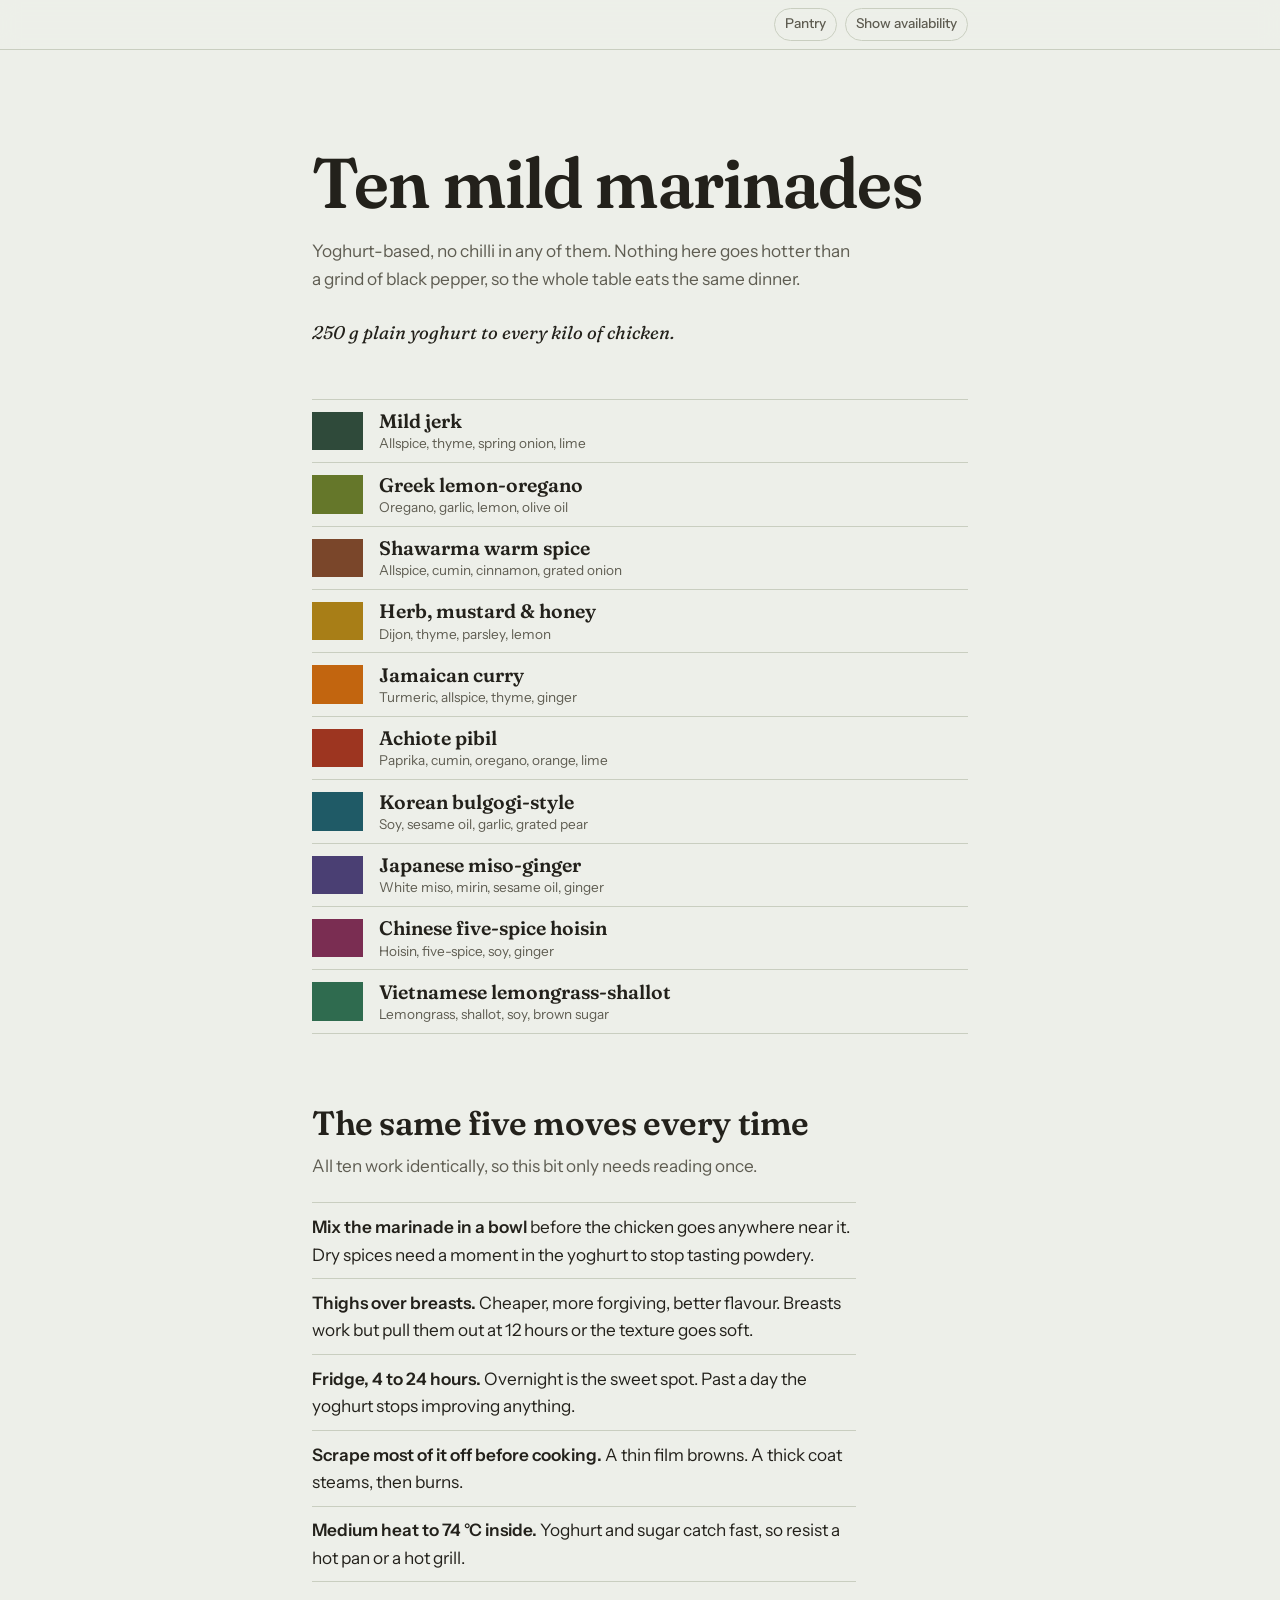
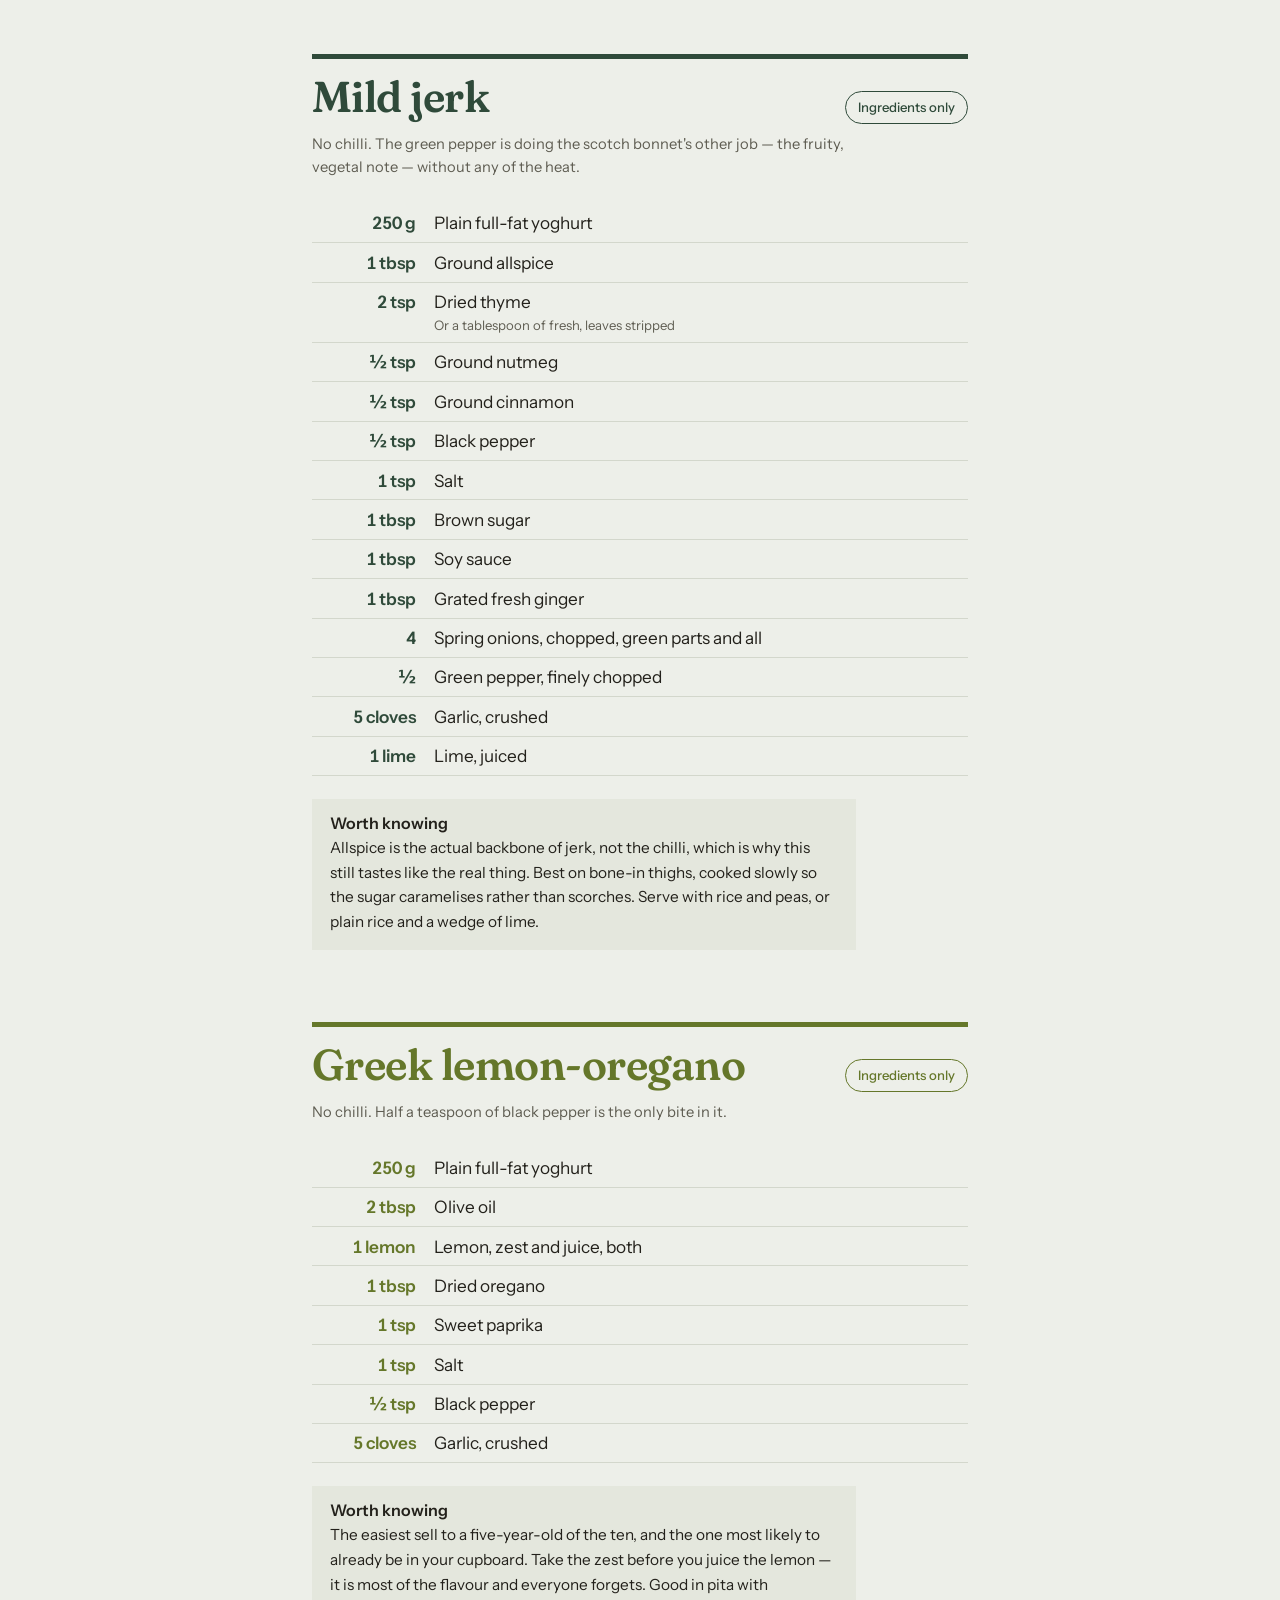
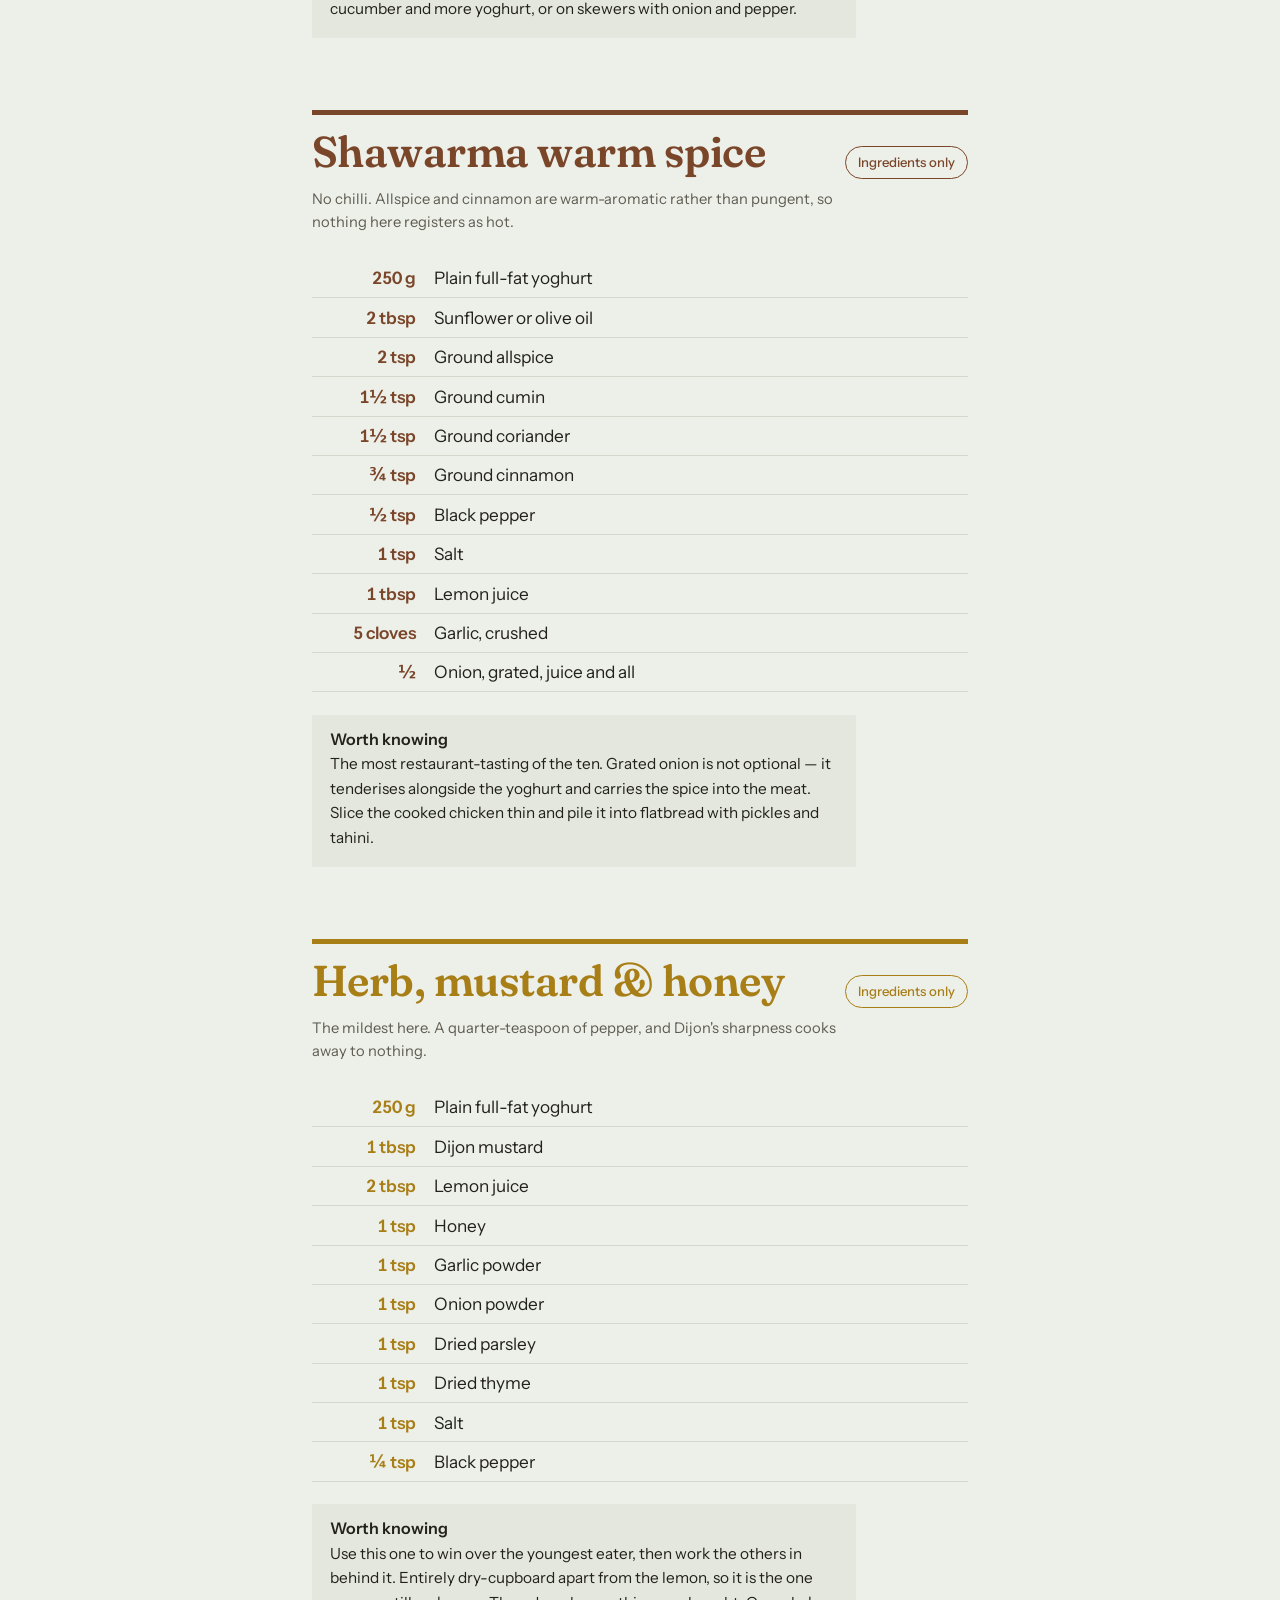
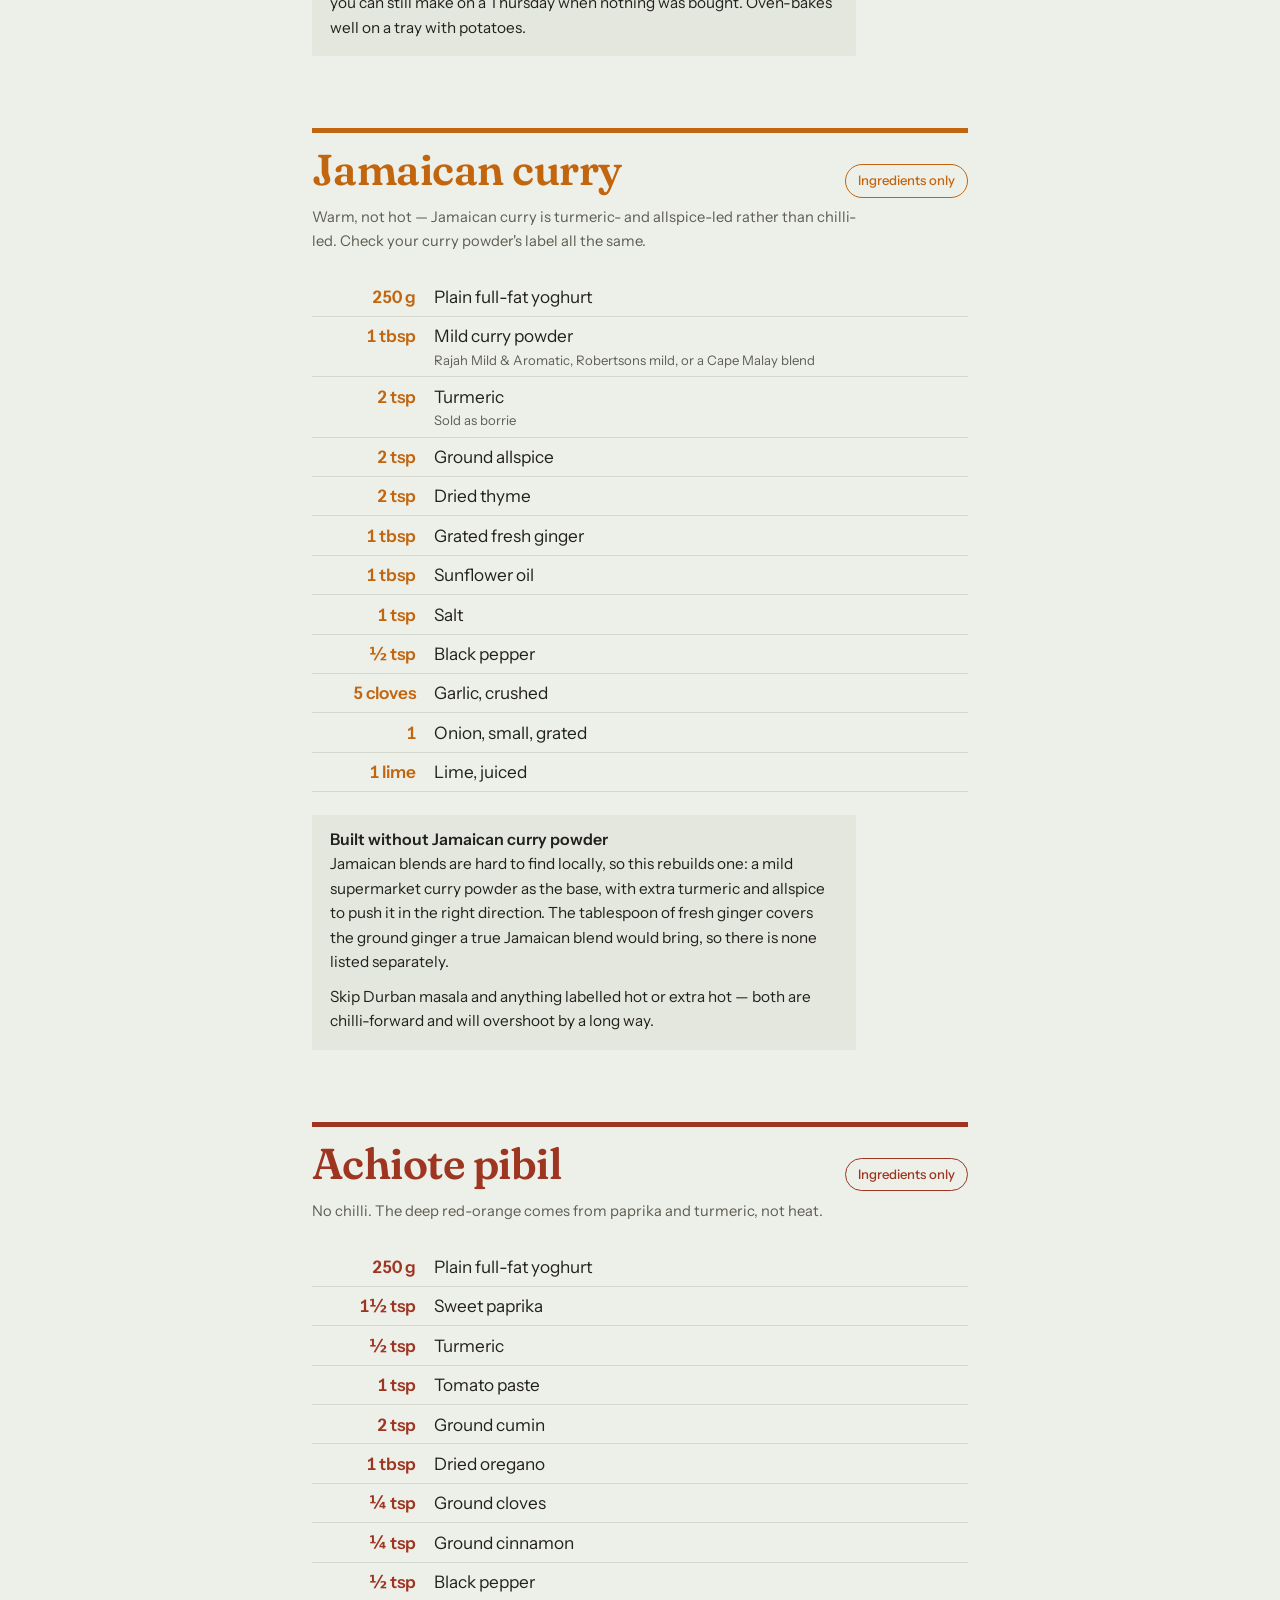
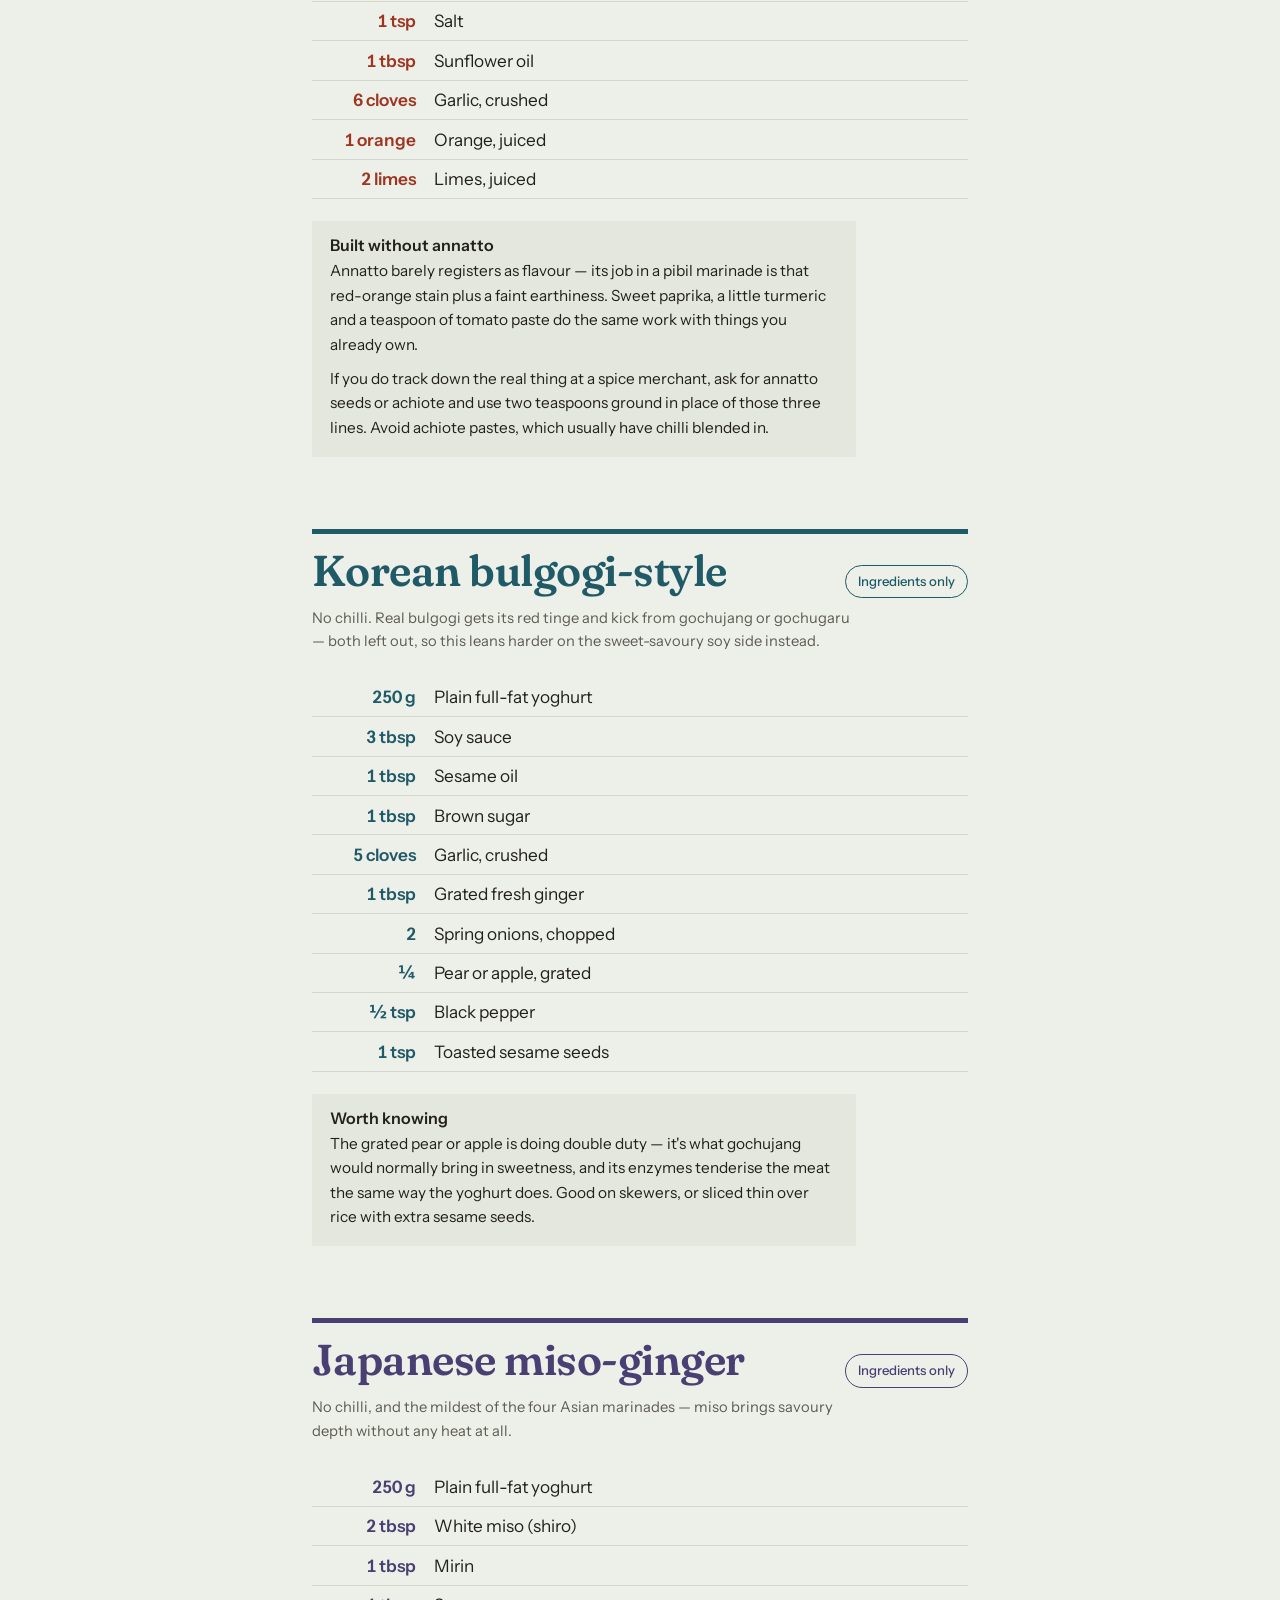
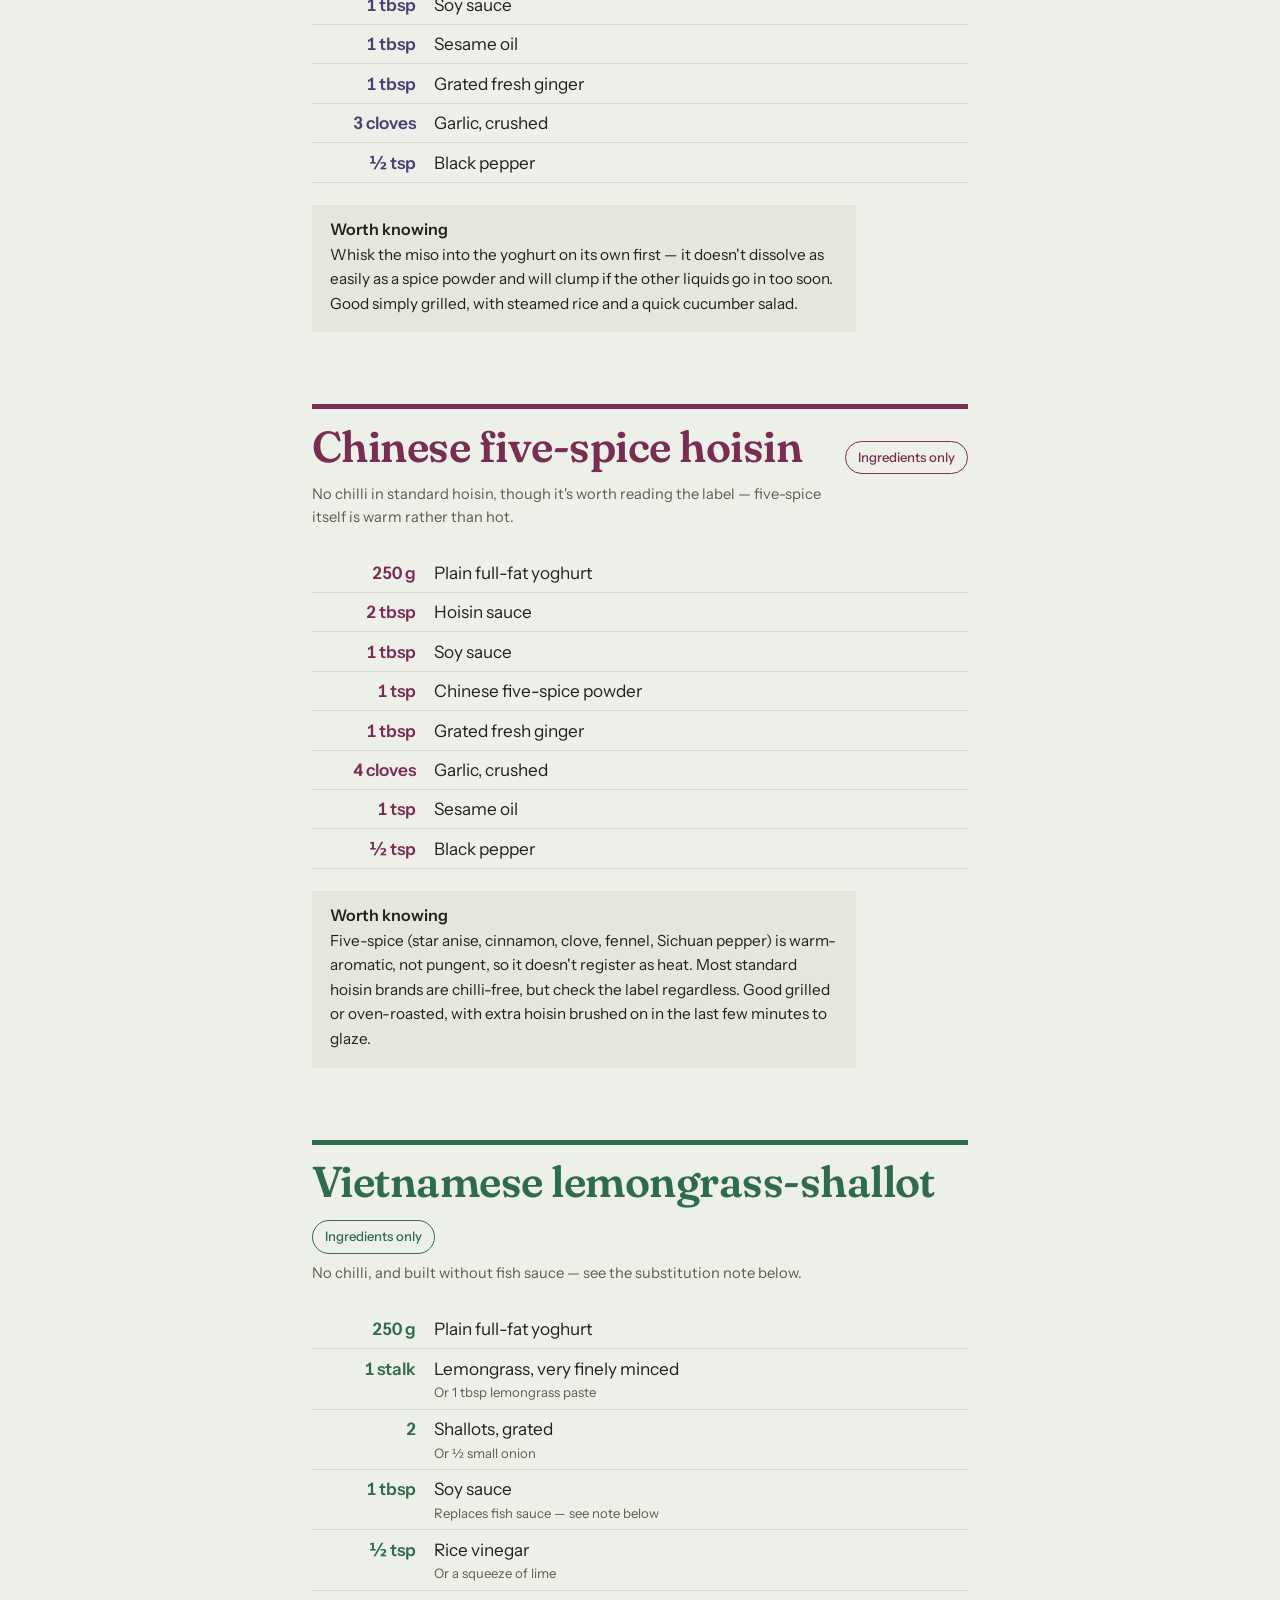
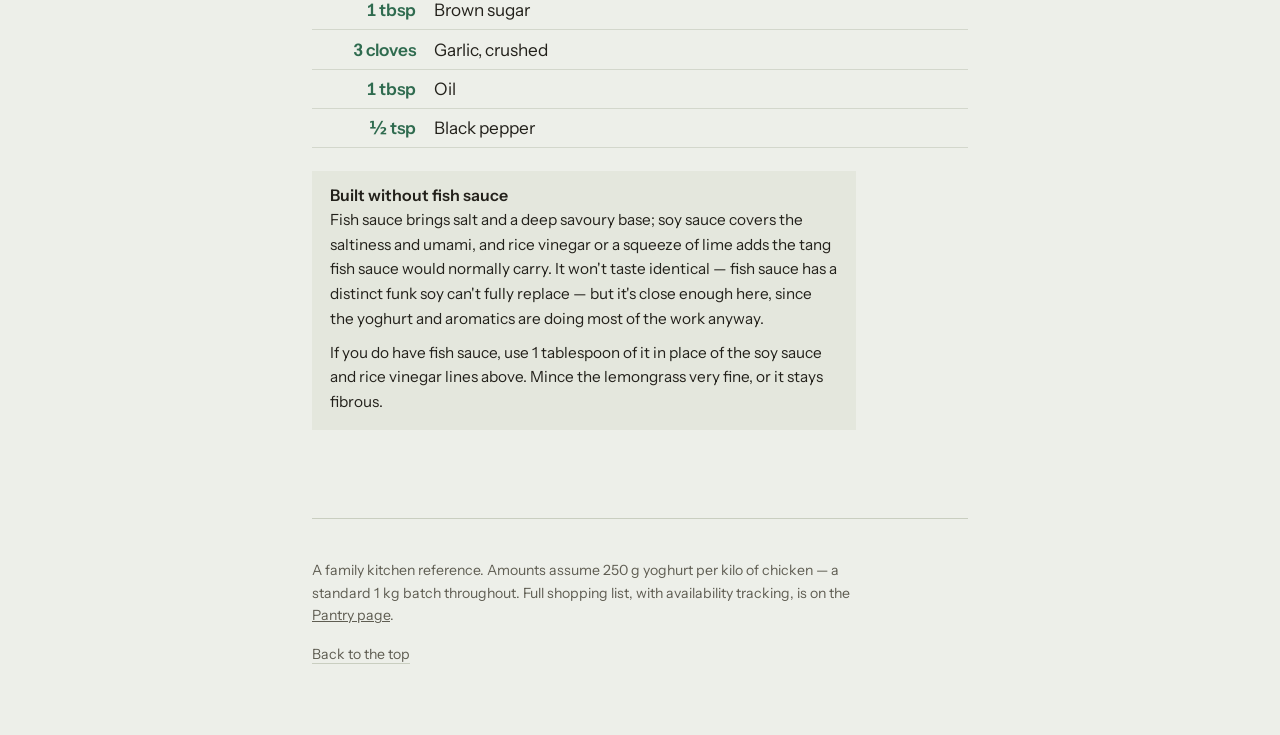
==== commit 725c507a: "Add files via upload" ====
--- a/index.html
+++ b/index.html
@@ -4,396 +4,18 @@
 <meta charset="utf-8">
 <meta name="viewport" content="width=device-width, initial-scale=1">
 <title>Ten mild yoghurt marinades</title>
-<meta name="description" content="Ten yoghurt-based chicken marinades with no chilli — Caribbean, Mexican, Middle Eastern and Asian flavours, all no hotter than black pepper — with a full pantry list.">
+<meta name="description" content="Ten yoghurt-based chicken marinades with no chilli — Caribbean, Mexican, Middle Eastern and Asian flavours, all no hotter than black pepper. Shopping list on a separate Pantry page.">
 <link rel="preconnect" href="https://fonts.googleapis.com">
 <link rel="preconnect" href="https://fonts.gstatic.com" crossorigin>
 <link href="https://fonts.googleapis.com/css2?family=Fraunces:ital,opsz,wght,SOFT,WONK@0,9..144,400..700,50,1;1,9..144,400..600,50,1&family=Instrument+Sans:wght@400;500;600&display=swap" rel="stylesheet">
-<style>
-  :root{
-    --paper:#edefe9;
-    --panel:#e4e7dd;
-    --ink:#23211b;
-    --ink-2:#5f5d52;
-    --rule:#c9cec0;
-
-    --jerk:#2f4a3a;
-    --greek:#65772a;
-    --shawarma:#7a462a;
-    --honey:#a87e17;
-    --curry:#c2650f;
-    --achiote:#9d3520;
-    --korean:#1f5a66;
-    --miso:#4a3f73;
-    --hoisin:#7a2d52;
-    --viet:#2f6b4f;
-
-    --display:"Fraunces",Georgia,serif;
-    --body:"Instrument Sans",system-ui,-apple-system,"Segoe UI",sans-serif;
-
-    --measure:34rem;
-    --pad:clamp(1.15rem,4vw,2.5rem);
-  }
-
-  *{box-sizing:border-box}
-  html{-webkit-text-size-adjust:100%}
-  html:focus-within{scroll-behavior:smooth}
-
-  body{
-    margin:0;
-    background:var(--paper);
-    color:var(--ink);
-    font-family:var(--body);
-    font-size:clamp(1rem,.97rem + .2vw,1.075rem);
-    line-height:1.6;
-    -webkit-font-smoothing:antialiased;
-  }
-
-  .wrap{max-width:46rem;margin:0 auto;padding:0 var(--pad)}
-  p{max-width:var(--measure)}
-
-  h1,h2,h3{
-    font-family:var(--display);
-    font-variation-settings:"SOFT" 50,"WONK" 1;
-    font-weight:600;
-    line-height:1.05;
-    letter-spacing:-.012em;
-    margin:0;
-    text-wrap:balance;
-  }
-
-  a{color:inherit}
-  :focus-visible{outline:2.5px solid var(--ink);outline-offset:3px;border-radius:2px}
-
-  /* ---------- sticky utility bar ---------- */
-  .bar{
-    position:sticky;top:0;z-index:20;
-    background:color-mix(in srgb,var(--paper) 88%,transparent);
-    backdrop-filter:blur(9px);
-    border-bottom:1px solid var(--rule);
-  }
-  .bar-in{
-    max-width:46rem;margin:0 auto;padding:.5rem var(--pad);
-    display:flex;align-items:center;justify-content:space-between;gap:.75rem 1rem;
-    flex-wrap:wrap;
-  }
-  .bar-label{font-size:.82rem;color:var(--ink-2)}
-  .bar-controls{display:flex;flex-wrap:wrap;align-items:center;gap:.5rem;margin-left:auto}
-  .scale{display:flex;gap:.3rem}
-  .scale button{
-    font:inherit;font-size:.85rem;font-weight:500;
-    padding:.28rem .62rem;
-    border:1px solid var(--rule);
-    background:transparent;color:var(--ink-2);
-    border-radius:999px;cursor:pointer;
-    transition:background .15s,color .15s,border-color .15s;
-  }
-  .scale button:hover{border-color:var(--ink-2)}
-  .scale button[aria-pressed="true"]{
-    background:var(--ink);color:var(--paper);border-color:var(--ink);
-  }
-  #avail-toggle{
-    font:inherit;font-size:.85rem;font-weight:500;
-    padding:.28rem .62rem;
-    border:1px solid var(--rule);
-    background:transparent;color:var(--ink-2);
-    border-radius:999px;cursor:pointer;
-    white-space:nowrap;
-    transition:background .15s,color .15s,border-color .15s;
-  }
-  #avail-toggle:hover{border-color:var(--ink-2)}
-  #avail-toggle[aria-pressed="true"]{
-    background:var(--ink);color:var(--paper);border-color:var(--ink);
-  }
-
-  /* ---------- hero ---------- */
-  header.hero{padding:clamp(3rem,9vw,6rem) 0 0}
-  h1{font-size:clamp(2.5rem,9vw,4.4rem)}
-  .standfirst{
-    margin:1.1rem 0 0;
-    font-size:1.08rem;
-    color:var(--ink-2);
-  }
-  .ratio{
-    margin:1.6rem 0 0;
-    font-family:var(--display);
-    font-variation-settings:"SOFT" 50,"WONK" 1;
-    font-style:italic;
-    font-size:1.15rem;
-    color:var(--ink);
-  }
-
-  /* ---------- swatch index ---------- */
-  .index{margin:clamp(2.2rem,6vw,3.2rem) 0 0;border-top:1px solid var(--rule)}
-  .index a{
-    display:grid;
-    grid-template-columns:3.2rem 1fr;
-    align-items:center;
-    gap:1rem;
-    padding:.65rem 0;
-    border-bottom:1px solid var(--rule);
-    text-decoration:none;
-  }
-  .swatch{
-    height:2.4rem;width:3.2rem;
-    background:var(--c);
-    transition:width .22s ease,transform .22s ease,background .22s ease;
-  }
-  .index a:hover .swatch,.index a:focus-visible .swatch{
-    width:calc(4.2rem - 5px);
-    background:linear-gradient(to right, var(--c) 56%, color-mix(in srgb,var(--c) 25%,transparent));
-  }
-  .index a:hover .idx-name,.index a:focus-visible .idx-name{color:var(--c)}
-  .idx-name{
-    font-family:var(--display);
-    font-variation-settings:"SOFT" 50,"WONK" 1;
-    font-size:1.22rem;font-weight:600;line-height:1.2;
-    transition:color .15s;
-  }
-  .idx-key{display:block;font-family:var(--body);font-size:.85rem;font-weight:400;color:var(--ink-2);margin-top:.12rem}
-
-  /* ---------- generic sections ---------- */
-  section{padding:clamp(2.8rem,8vw,4.5rem) 0 0}
-  section > h2{font-size:clamp(1.6rem,4.6vw,2.1rem)}
-  .lede{margin-top:.7rem;color:var(--ink-2)}
-
-  .basics{margin:1.4rem 0 0;padding:0;list-style:none;max-width:var(--measure)}
-  .basics li{padding:.62rem 0;border-top:1px solid var(--rule)}
-  .basics li:last-child{border-bottom:1px solid var(--rule)}
-  .basics b{font-weight:600}
-
-  /* ---------- recipe ---------- */
-  .recipe{scroll-margin-top:4.2rem}
-  .recipe-head{
-    border-top:5px solid var(--c);
-    padding-top:.9rem;
-    margin-bottom:1.5rem;
-  }
-  .recipe-head-top{
-    display:flex;
-    align-items:baseline;
-    justify-content:space-between;
-    gap:1rem;
-    flex-wrap:wrap;
-  }
-  .recipe h2{font-size:clamp(1.85rem,6vw,2.7rem);color:var(--c)}
-  .heat{
-    margin:.55rem 0 0;
-    font-size:.92rem;color:var(--ink-2);
-  }
-  .view-toggle{
-    font:inherit;font-size:.82rem;font-weight:500;
-    padding:.32rem .75rem;
-    border:1px solid var(--c);
-    background:transparent;color:var(--c);
-    border-radius:999px;cursor:pointer;
-    white-space:nowrap;flex-shrink:0;
-    transition:background .15s,color .15s;
-  }
-  .view-toggle[aria-pressed="true"]{background:var(--c);color:var(--paper)}
-
-  .ing{margin:0;padding:0}
-  .ing div{
-    display:grid;
-    grid-template-columns:6.5rem minmax(0,1fr);
-    gap:.2rem 1.1rem;
-    padding:.34rem 0;
-    border-bottom:1px solid color-mix(in srgb,var(--rule) 70%,transparent);
-  }
-  .ing div:first-child{border-top:1px solid var(--rule)}
-  .q{
-    font-variant-numeric:tabular-nums;
-    font-weight:600;
-    color:var(--c);
-    text-align:right;
-    min-width:0;
-    overflow-wrap:break-word;
-    hyphens:none;
-  }
-  .n{margin:0;min-width:0}
-  .core{font-weight:inherit}
-  .sub{
-    display:block;font-size:.82rem;color:var(--ink-2);
-  }
-
-  /* compact "ingredients only" view — grouped by category, styled like the pantry list */
-  .ing.compact{display:flex;flex-direction:column;padding:.1rem 0 .2rem}
-  .cat-head{display:none}
-  .ing.compact .cat-head{
-    display:block;
-    font-size:.92rem;font-weight:700;letter-spacing:.03em;
-    text-transform:uppercase;color:var(--ink-2);
-    padding:.85rem 0 .3rem;
-  }
-  .ing.compact .cat-head.cat-empty{display:none}
-  .ing.compact [data-cat-head="base"]{order:1;padding-top:.1rem}
-  .ing.compact [data-cat-head="spice"]{order:11}
-  .ing.compact [data-cat-head="wet"]{order:21}
-  .ing.compact [data-cat-head="fresh"]{order:31}
-  .ing.compact div[data-cat="base"]{order:2}
-  .ing.compact div[data-cat="spice"]{order:12}
-  .ing.compact div[data-cat="wet"]{order:22}
-  .ing.compact div[data-cat="fresh"]{order:32}
-  .ing.compact div{
-    display:block;
-    border:none;
-    border-bottom:1px solid color-mix(in srgb,var(--rule) 70%,transparent);
-    padding:.34rem 1.6rem .34rem 1.1rem;
-    grid-template-columns:none;
-    position:relative;
-  }
-  .ing.compact div::before{
-    content:"";
-    position:absolute;
-    left:0;top:.78rem;
-    width:.34rem;height:.34rem;
-    border-radius:50%;
-    background:var(--c);
-  }
-  body.show-availability .ing.compact div:not(.pantry-have)::after{
-    content:"";
-    position:absolute;
-    right:0;top:50%;
-    transform:translateY(-50%);
-    width:.95rem;height:.95rem;
-    background-color:var(--c);
-    -webkit-mask:url("data:image/svg+xml,%3Csvg xmlns='http://www.w3.org/2000/svg' viewBox='0 0 24 24'%3E%3Ccircle cx='12' cy='12' r='9' fill='none' stroke='black' stroke-width='2.5'/%3E%3Cline x1='5.6' y1='18.4' x2='18.4' y2='5.6' stroke='black' stroke-width='2.5'/%3E%3C/svg%3E") no-repeat center / contain;
-    mask:url("data:image/svg+xml,%3Csvg xmlns='http://www.w3.org/2000/svg' viewBox='0 0 24 24'%3E%3Ccircle cx='12' cy='12' r='9' fill='none' stroke='black' stroke-width='2.5'/%3E%3Cline x1='5.6' y1='18.4' x2='18.4' y2='5.6' stroke='black' stroke-width='2.5'/%3E%3C/svg%3E") no-repeat center / contain;
-  }
-  .ing.compact div:first-child{border-top:none}
-  .ing.compact .q{display:none}
-  .ing.compact .n{display:block;margin:0;font-size:.97rem}
-  .ing.compact .detail,.ing.compact .sub{display:none}
-  .ing.compact .core{font-weight:400;color:var(--ink)}
-
-  .note{
-    margin:1.4rem 0 0;
-    padding:1rem 1.15rem;
-    background:var(--panel);
-    max-width:var(--measure);
-    font-size:.96rem;
-  }
-  .note h3{
-    font-size:1rem;font-weight:600;margin-bottom:.3rem;
-    font-family:var(--body);letter-spacing:0;
-    font-variation-settings:normal;
-  }
-  .note p{margin:0}
-  .note p + p{margin-top:.6rem}
-
-  /* ---------- pantry ---------- */
-  .filter{display:flex;flex-wrap:wrap;gap:.35rem;margin:1.5rem 0 0;max-width:var(--measure)}
-  .filter button{
-    font:inherit;font-size:.85rem;font-weight:500;
-    padding:.28rem .68rem;
-    border:1px solid var(--rule);
-    background:transparent;color:var(--ink-2);
-    border-radius:999px;cursor:pointer;
-    transition:background .15s,color .15s,border-color .15s;
-  }
-  .filter button:hover{border-color:var(--c,var(--ink-2));color:var(--c,var(--ink))}
-  .filter button[aria-pressed="true"]{
-    background:var(--c,var(--ink));
-    border-color:var(--c,var(--ink));
-    color:var(--paper);
-  }
-  .pantry-status{margin:1rem 0 0;font-size:.92rem;color:var(--ink-2);max-width:var(--measure)}
-  [hidden]{display:none!important}
-
-  .pantry{margin:1.8rem 0 0;display:grid;gap:1.9rem;align-items:start}
-  @media(min-width:38rem){.pantry{grid-template-columns:1fr 1fr;gap:2rem 2.6rem}}
-  .pantry h3{
-    font-size:1.15rem;
-    padding-bottom:.4rem;
-    border-bottom:2px solid var(--ink);
-  }
-  .pantry ul{margin:.7rem 0 0;padding:0;list-style:none}
-  .pantry li{
-    padding:.3rem 0;
-    border-bottom:1px solid color-mix(in srgb,var(--rule) 70%,transparent);
-    font-size:.97rem;
-    display:flex;justify-content:space-between;align-items:center;gap:.75rem;
-  }
-  .pantry-item{
-    display:flex;flex-wrap:wrap;align-items:baseline;gap:.4rem;
-    flex:1;min-width:0;
-  }
-  .pantry-item .q,.pantry-item span{color:var(--ink-2);font-variant-numeric:tabular-nums;white-space:nowrap}
-  .pantry-item span:not(.pantry-name){display:none}
-  .stock{
-    font:inherit;font-size:.72rem;font-weight:500;
-    padding:.2rem .55rem;
-    border:1px solid var(--rule);
-    background:transparent;color:var(--ink-2);
-    border-radius:999px;cursor:pointer;
-    white-space:nowrap;flex-shrink:0;
-    transition:background .15s,color .15s,border-color .15s;
-  }
-  .stock:hover{border-color:var(--ink-2)}
-  .stock[data-state="have"]{background:var(--ink);color:var(--paper);border-color:var(--ink)}
-  .pantry li.have .pantry-name,
-  .pantry li.have .pantry-item .q,
-  .pantry li.have .pantry-item span,
-  li[data-state="have"] .pantry-name,
-  li[data-state="have"] .pantry-item .q,
-  li[data-state="have"] .pantry-item span{
-    color:var(--ink-2);
-    opacity:.65;
-  }
-  .avoid{grid-column:1/-1}
-  .avoid h3{border-bottom-color:var(--achiote);color:var(--achiote)}
-  .avoid ul{columns:2;column-gap:2rem}
-  @media(max-width:30rem){.avoid ul{columns:1}}
-  .avoid li{display:block;break-inside:avoid}
-
-  /* ---------- footer ---------- */
-  footer{
-    margin-top:clamp(3.5rem,9vw,5.5rem);
-    border-top:1px solid var(--rule);
-    padding:1.6rem 0 3.5rem;
-    font-size:.88rem;color:var(--ink-2);
-  }
-  footer p{max-width:var(--measure)}
-  .totop{text-decoration:none;border-bottom:1px solid var(--rule)}
-
-  @media(prefers-reduced-motion:reduce){
-    html:focus-within{scroll-behavior:auto}
-    *{transition:none!important}
-  }
-
-  @media print{
-    .bar,.index,.filter,.view-toggle,.stock,footer{display:none}
-    body{background:#fff;color:#000;font-size:10.5pt}
-    .recipe,section{break-inside:avoid;padding-top:1.4rem}
-    .recipe h2{color:#000}
-    .q{color:#000}
-    .note{background:#f2f2f2}
-    /* always print full quantities, even if a recipe is mid-toggle on screen */
-    .ing.compact{display:block}
-    .cat-head{display:none}
-    .ing.compact div{
-      display:grid;grid-template-columns:6.5rem minmax(0,1fr);
-      gap:.2rem 1.1rem;padding:.34rem 0;border-bottom:1px solid #ddd;
-    }
-    .ing.compact div::before,.ing.compact div::after{display:none!important}
-    .ing.compact .q{display:block}
-    .ing.compact .detail,.ing.compact .sub{display:inline}
-    .ing.compact .core{display:inline;padding:0;background:none;border:none;font-size:inherit}
-  }
-</style>
+<link rel="stylesheet" href="styles.css">
 </head>
 <body>
 
 <div class="bar">
   <div class="bar-in">
-    <span class="bar-label">Quantities for</span>
-    <div class="bar-controls">
-      <div class="scale" role="group" aria-label="Batch size">
-        <button type="button" data-scale="1" aria-pressed="true">1 kg</button>
-        <button type="button" data-scale="1.5" aria-pressed="false">1.5 kg</button>
-        <button type="button" data-scale="2" aria-pressed="false">2 kg</button>
-      </div>
-      <button type="button" id="avail-toggle" aria-pressed="false">Show availability</button>
-    </div>
+    <a class="bar-btn" href="pantry.html">Pantry</a>
+    <button type="button" id="avail-toggle" class="bar-btn" aria-pressed="false">Show availability</button>
   </div>
 </div>
 
@@ -466,7 +88,7 @@
     <p class="heat">No chilli. The green pepper is doing the scotch bonnet's other job — the fruity, vegetal note — without any of the heat.</p>
   </div>
   <div class="ing"><p class="cat-head" data-cat-head="base">Base</p><p class="cat-head" data-cat-head="spice">Spices &amp; dry seasoning</p><p class="cat-head" data-cat-head="wet">Wet &amp; sauces</p><p class="cat-head" data-cat-head="fresh">Aromatics &amp; fresh</p>
-    <div data-cat="base" data-pantry-id="plain-full-fat-yoghurt"><span class="q" data-q="250" data-u="g" data-r="mass">250 g</span><p class="n"><span class="core">Plain full-fat yoghurt</span></p></div>
+    <div data-cat="base"><span class="q" data-q="250" data-u="g" data-r="mass">250 g</span><p class="n"><span class="core">Plain full-fat yoghurt</span></p></div>
     <div data-cat="spice" data-pantry-id="ground-allspice"><span class="q" data-q="1" data-u="tbsp" data-r="spoon">1 tbsp</span><p class="n"><span class="core">Ground allspice</span></p></div>
     <div data-cat="spice" data-pantry-id="thyme"><span class="q" data-q="2" data-u="tsp" data-r="spoon">2 tsp</span><p class="n"><span class="core">Dried thyme</span> <span class="sub">Or a tablespoon of fresh, leaves stripped</span></p></div>
     <div data-cat="spice" data-pantry-id="ground-nutmeg"><span class="q" data-q="0.5" data-u="tsp" data-r="spoon">½ tsp</span><p class="n"><span class="core">Ground nutmeg</span></p></div>
@@ -493,7 +115,7 @@
     <p class="heat">No chilli. Half a teaspoon of black pepper is the only bite in it.</p>
   </div>
   <div class="ing"><p class="cat-head" data-cat-head="base">Base</p><p class="cat-head" data-cat-head="spice">Spices &amp; dry seasoning</p><p class="cat-head" data-cat-head="wet">Wet &amp; sauces</p><p class="cat-head" data-cat-head="fresh">Aromatics &amp; fresh</p>
-    <div data-cat="base" data-pantry-id="plain-full-fat-yoghurt"><span class="q" data-q="250" data-u="g" data-r="mass">250 g</span><p class="n"><span class="core">Plain full-fat yoghurt</span></p></div>
+    <div data-cat="base"><span class="q" data-q="250" data-u="g" data-r="mass">250 g</span><p class="n"><span class="core">Plain full-fat yoghurt</span></p></div>
     <div data-cat="wet" data-pantry-id="olive-oil"><span class="q" data-q="2" data-u="tbsp" data-r="spoon">2 tbsp</span><p class="n"><span class="core">Olive oil</span></p></div>
     <div data-cat="fresh" data-pantry-id="lemons"><span class="q" data-q="1" data-u="lemons" data-u1="lemon" data-r="whole">1 lemon</span><p class="n"><span class="core">Lemon</span><span class="detail">, zest and juice, both</span></p></div>
     <div data-cat="spice" data-pantry-id="oregano"><span class="q" data-q="1" data-u="tbsp" data-r="spoon">1 tbsp</span><p class="n"><span class="core">Dried oregano</span></p></div>
@@ -514,7 +136,7 @@
     <p class="heat">No chilli. Allspice and cinnamon are warm-aromatic rather than pungent, so nothing here registers as hot.</p>
   </div>
   <div class="ing"><p class="cat-head" data-cat-head="base">Base</p><p class="cat-head" data-cat-head="spice">Spices &amp; dry seasoning</p><p class="cat-head" data-cat-head="wet">Wet &amp; sauces</p><p class="cat-head" data-cat-head="fresh">Aromatics &amp; fresh</p>
-    <div data-cat="base" data-pantry-id="plain-full-fat-yoghurt"><span class="q" data-q="250" data-u="g" data-r="mass">250 g</span><p class="n"><span class="core">Plain full-fat yoghurt</span></p></div>
+    <div data-cat="base"><span class="q" data-q="250" data-u="g" data-r="mass">250 g</span><p class="n"><span class="core">Plain full-fat yoghurt</span></p></div>
     <div data-cat="wet" data-pantry-id="sunflower-oil olive-oil"><span class="q" data-q="2" data-u="tbsp" data-r="spoon">2 tbsp</span><p class="n"><span class="core">Sunflower or olive oil</span></p></div>
     <div data-cat="spice" data-pantry-id="ground-allspice"><span class="q" data-q="2" data-u="tsp" data-r="spoon">2 tsp</span><p class="n"><span class="core">Ground allspice</span></p></div>
     <div data-cat="spice" data-pantry-id="ground-cumin"><span class="q" data-q="1.5" data-u="tsp" data-r="spoon">1½ tsp</span><p class="n"><span class="core">Ground cumin</span></p></div>
@@ -538,7 +160,7 @@
     <p class="heat">The mildest here. A quarter-teaspoon of pepper, and Dijon's sharpness cooks away to nothing.</p>
   </div>
   <div class="ing"><p class="cat-head" data-cat-head="base">Base</p><p class="cat-head" data-cat-head="spice">Spices &amp; dry seasoning</p><p class="cat-head" data-cat-head="wet">Wet &amp; sauces</p><p class="cat-head" data-cat-head="fresh">Aromatics &amp; fresh</p>
-    <div data-cat="base" data-pantry-id="plain-full-fat-yoghurt"><span class="q" data-q="250" data-u="g" data-r="mass">250 g</span><p class="n"><span class="core">Plain full-fat yoghurt</span></p></div>
+    <div data-cat="base"><span class="q" data-q="250" data-u="g" data-r="mass">250 g</span><p class="n"><span class="core">Plain full-fat yoghurt</span></p></div>
     <div data-cat="wet" data-pantry-id="dijon-mustard"><span class="q" data-q="1" data-u="tbsp" data-r="spoon">1 tbsp</span><p class="n"><span class="core">Dijon mustard</span></p></div>
     <div data-cat="wet" data-pantry-id="lemons"><span class="q" data-q="2" data-u="tbsp" data-r="spoon">2 tbsp</span><p class="n"><span class="core">Lemon juice</span></p></div>
     <div data-cat="wet" data-pantry-id="honey"><span class="q" data-q="1" data-u="tsp" data-r="spoon">1 tsp</span><p class="n"><span class="core">Honey</span></p></div>
@@ -561,7 +183,7 @@
     <p class="heat">Warm, not hot — Jamaican curry is turmeric- and allspice-led rather than chilli-led. Check your curry powder's label all the same.</p>
   </div>
   <div class="ing"><p class="cat-head" data-cat-head="base">Base</p><p class="cat-head" data-cat-head="spice">Spices &amp; dry seasoning</p><p class="cat-head" data-cat-head="wet">Wet &amp; sauces</p><p class="cat-head" data-cat-head="fresh">Aromatics &amp; fresh</p>
-    <div data-cat="base" data-pantry-id="plain-full-fat-yoghurt"><span class="q" data-q="250" data-u="g" data-r="mass">250 g</span><p class="n"><span class="core">Plain full-fat yoghurt</span></p></div>
+    <div data-cat="base"><span class="q" data-q="250" data-u="g" data-r="mass">250 g</span><p class="n"><span class="core">Plain full-fat yoghurt</span></p></div>
     <div data-cat="spice" data-pantry-id="mild-curry-powder"><span class="q" data-q="1" data-u="tbsp" data-r="spoon">1 tbsp</span><p class="n"><span class="core">Mild curry powder</span> <span class="sub">Rajah Mild &amp; Aromatic, Robertsons mild, or a Cape Malay blend</span></p></div>
     <div data-cat="spice" data-pantry-id="turmeric-borrie"><span class="q" data-q="2" data-u="tsp" data-r="spoon">2 tsp</span><p class="n"><span class="core">Turmeric</span> <span class="sub">Sold as borrie</span></p></div>
     <div data-cat="spice" data-pantry-id="ground-allspice"><span class="q" data-q="2" data-u="tsp" data-r="spoon">2 tsp</span><p class="n"><span class="core">Ground allspice</span></p></div>
@@ -587,7 +209,7 @@
     <p class="heat">No chilli. The deep red-orange comes from paprika and turmeric, not heat.</p>
   </div>
   <div class="ing"><p class="cat-head" data-cat-head="base">Base</p><p class="cat-head" data-cat-head="spice">Spices &amp; dry seasoning</p><p class="cat-head" data-cat-head="wet">Wet &amp; sauces</p><p class="cat-head" data-cat-head="fresh">Aromatics &amp; fresh</p>
-    <div data-cat="base" data-pantry-id="plain-full-fat-yoghurt"><span class="q" data-q="250" data-u="g" data-r="mass">250 g</span><p class="n"><span class="core">Plain full-fat yoghurt</span></p></div>
+    <div data-cat="base"><span class="q" data-q="250" data-u="g" data-r="mass">250 g</span><p class="n"><span class="core">Plain full-fat yoghurt</span></p></div>
     <div data-cat="spice" data-pantry-id="sweet-paprika"><span class="q" data-q="1.5" data-u="tsp" data-r="spoon">1½ tsp</span><p class="n"><span class="core">Sweet paprika</span></p></div>
     <div data-cat="spice" data-pantry-id="turmeric-borrie"><span class="q" data-q="0.5" data-u="tsp" data-r="spoon">½ tsp</span><p class="n"><span class="core">Turmeric</span></p></div>
     <div data-cat="wet" data-pantry-id="tomato-paste"><span class="q" data-q="1" data-u="tsp" data-r="spoon">1 tsp</span><p class="n"><span class="core">Tomato paste</span></p></div>
@@ -616,7 +238,7 @@
     <p class="heat">No chilli. Real bulgogi gets its red tinge and kick from gochujang or gochugaru — both left out, so this leans harder on the sweet-savoury soy side instead.</p>
   </div>
   <div class="ing"><p class="cat-head" data-cat-head="base">Base</p><p class="cat-head" data-cat-head="spice">Spices &amp; dry seasoning</p><p class="cat-head" data-cat-head="wet">Wet &amp; sauces</p><p class="cat-head" data-cat-head="fresh">Aromatics &amp; fresh</p>
-    <div data-cat="base" data-pantry-id="plain-full-fat-yoghurt"><span class="q" data-q="250" data-u="g" data-r="mass">250 g</span><p class="n"><span class="core">Plain full-fat yoghurt</span></p></div>
+    <div data-cat="base"><span class="q" data-q="250" data-u="g" data-r="mass">250 g</span><p class="n"><span class="core">Plain full-fat yoghurt</span></p></div>
     <div data-cat="wet" data-pantry-id="soy-sauce"><span class="q" data-q="3" data-u="tbsp" data-r="spoon">3 tbsp</span><p class="n"><span class="core">Soy sauce</span></p></div>
     <div data-cat="wet" data-pantry-id="sesame-oil"><span class="q" data-q="1" data-u="tbsp" data-r="spoon">1 tbsp</span><p class="n"><span class="core">Sesame oil</span></p></div>
     <div data-cat="spice" data-pantry-id="brown-sugar"><span class="q" data-q="1" data-u="tbsp" data-r="spoon">1 tbsp</span><p class="n"><span class="core">Brown sugar</span></p></div>
@@ -640,7 +262,7 @@
     <p class="heat">No chilli, and the mildest of the four Asian marinades — miso brings savoury depth without any heat at all.</p>
   </div>
   <div class="ing"><p class="cat-head" data-cat-head="base">Base</p><p class="cat-head" data-cat-head="spice">Spices &amp; dry seasoning</p><p class="cat-head" data-cat-head="wet">Wet &amp; sauces</p><p class="cat-head" data-cat-head="fresh">Aromatics &amp; fresh</p>
-    <div data-cat="base" data-pantry-id="plain-full-fat-yoghurt"><span class="q" data-q="250" data-u="g" data-r="mass">250 g</span><p class="n"><span class="core">Plain full-fat yoghurt</span></p></div>
+    <div data-cat="base"><span class="q" data-q="250" data-u="g" data-r="mass">250 g</span><p class="n"><span class="core">Plain full-fat yoghurt</span></p></div>
     <div data-cat="wet" data-pantry-id="white-miso-shiro"><span class="q" data-q="2" data-u="tbsp" data-r="spoon">2 tbsp</span><p class="n"><span class="core">White miso</span><span class="detail"> (shiro)</span></p></div>
     <div data-cat="wet" data-pantry-id="mirin"><span class="q" data-q="1" data-u="tbsp" data-r="spoon">1 tbsp</span><p class="n"><span class="core">Mirin</span></p></div>
     <div data-cat="wet" data-pantry-id="soy-sauce"><span class="q" data-q="1" data-u="tbsp" data-r="spoon">1 tbsp</span><p class="n"><span class="core">Soy sauce</span></p></div>
@@ -662,7 +284,7 @@
     <p class="heat">No chilli in standard hoisin, though it's worth reading the label — five-spice itself is warm rather than hot.</p>
   </div>
   <div class="ing"><p class="cat-head" data-cat-head="base">Base</p><p class="cat-head" data-cat-head="spice">Spices &amp; dry seasoning</p><p class="cat-head" data-cat-head="wet">Wet &amp; sauces</p><p class="cat-head" data-cat-head="fresh">Aromatics &amp; fresh</p>
-    <div data-cat="base" data-pantry-id="plain-full-fat-yoghurt"><span class="q" data-q="250" data-u="g" data-r="mass">250 g</span><p class="n"><span class="core">Plain full-fat yoghurt</span></p></div>
+    <div data-cat="base"><span class="q" data-q="250" data-u="g" data-r="mass">250 g</span><p class="n"><span class="core">Plain full-fat yoghurt</span></p></div>
     <div data-cat="wet" data-pantry-id="hoisin-sauce"><span class="q" data-q="2" data-u="tbsp" data-r="spoon">2 tbsp</span><p class="n"><span class="core">Hoisin sauce</span></p></div>
     <div data-cat="wet" data-pantry-id="soy-sauce"><span class="q" data-q="1" data-u="tbsp" data-r="spoon">1 tbsp</span><p class="n"><span class="core">Soy sauce</span></p></div>
     <div data-cat="spice" data-pantry-id="chinese-five-spice-powder"><span class="q" data-q="1" data-u="tsp" data-r="spoon">1 tsp</span><p class="n"><span class="core">Chinese five-spice powder</span></p></div>
@@ -684,7 +306,7 @@
     <p class="heat">No chilli, and built without fish sauce — see the substitution note below.</p>
   </div>
   <div class="ing"><p class="cat-head" data-cat-head="base">Base</p><p class="cat-head" data-cat-head="spice">Spices &amp; dry seasoning</p><p class="cat-head" data-cat-head="wet">Wet &amp; sauces</p><p class="cat-head" data-cat-head="fresh">Aromatics &amp; fresh</p>
-    <div data-cat="base" data-pantry-id="plain-full-fat-yoghurt"><span class="q" data-q="250" data-u="g" data-r="mass">250 g</span><p class="n"><span class="core">Plain full-fat yoghurt</span></p></div>
+    <div data-cat="base"><span class="q" data-q="250" data-u="g" data-r="mass">250 g</span><p class="n"><span class="core">Plain full-fat yoghurt</span></p></div>
     <div data-cat="fresh" data-pantry-id="lemongrass"><span class="q" data-q="1" data-u="stalks" data-u1="stalk" data-r="whole">1 stalk</span><p class="n"><span class="core">Lemongrass</span><span class="detail">, very finely minced</span> <span class="sub">Or 1 tbsp lemongrass paste</span></p></div>
     <div data-cat="fresh" data-pantry-id="shallots"><span class="q" data-q="2" data-u="" data-r="whole">2</span><p class="n"><span class="core">Shallots</span><span class="detail">, grated</span> <span class="sub">Or ½ small onion</span></p></div>
     <div data-cat="wet" data-pantry-id="soy-sauce"><span class="q" data-q="1" data-u="tbsp" data-r="spoon">1 tbsp</span><p class="n"><span class="core">Soy sauce</span> <span class="sub">Replaces fish sauce — see note below</span></p></div>
@@ -701,126 +323,9 @@
   </div>
 </section>
 
-<section id="pantry">
-  <h2>Everything the ten need</h2>
-  <p class="lede">The full list buys all ten. Pick a single marinade to strip it back to one shopping trip. Spices in refill bags or from a bulk bin run roughly a third of the branded-jar price.</p>
-
-  <div class="filter" role="group" aria-label="Show pantry items for">
-    <button type="button" data-only="all" aria-pressed="true">All ten</button>
-    <button type="button" data-only="jerk" aria-pressed="false" style="--c:var(--jerk)">Mild jerk</button>
-    <button type="button" data-only="greek" aria-pressed="false" style="--c:var(--greek)">Greek lemon-oregano</button>
-    <button type="button" data-only="shawarma" aria-pressed="false" style="--c:var(--shawarma)">Shawarma</button>
-    <button type="button" data-only="honey" aria-pressed="false" style="--c:var(--honey)">Herb, mustard &amp; honey</button>
-    <button type="button" data-only="curry" aria-pressed="false" style="--c:var(--curry)">Jamaican curry</button>
-    <button type="button" data-only="achiote" aria-pressed="false" style="--c:var(--achiote)">Achiote pibil</button>
-    <button type="button" data-only="korean" aria-pressed="false" style="--c:var(--korean)">Korean bulgogi</button>
-    <button type="button" data-only="miso" aria-pressed="false" style="--c:var(--miso)">Miso-ginger</button>
-    <button type="button" data-only="hoisin" aria-pressed="false" style="--c:var(--hoisin)">Five-spice hoisin</button>
-    <button type="button" data-only="viet" aria-pressed="false" style="--c:var(--viet)">Lemongrass-shallot</button>
-  </div>
-  <p class="pantry-status" id="pantry-status" role="status">Showing all items, enough to cook every marinade once.</p>
-
-  <div class="pantry">
-    <div data-group>
-      <h3>Dry spices</h3>
-      <ul>
-        <li data-use="greek achiote" data-id="sweet-paprika"><span class="pantry-item"><span class="pantry-name">Sweet paprika</span></span><button type="button" class="stock" aria-pressed="false">Out of stock</button></li>
-        <li data-use="shawarma achiote" data-id="ground-cumin"><span class="pantry-item"><span class="pantry-name">Ground cumin</span></span><button type="button" class="stock" aria-pressed="false">Out of stock</button></li>
-        <li data-use="shawarma" data-id="ground-coriander"><span class="pantry-item"><span class="pantry-name">Ground coriander</span></span><button type="button" class="stock" aria-pressed="false">Out of stock</button></li>
-        <li data-use="curry achiote" data-id="turmeric-borrie"><span class="pantry-item"><span class="pantry-name">Turmeric (borrie)</span></span><button type="button" class="stock" aria-pressed="false">Out of stock</button></li>
-        <li data-use="jerk shawarma curry" data-id="ground-allspice"><span class="pantry-item"><span class="pantry-name">Ground allspice</span></span><button type="button" class="stock" aria-pressed="false">Out of stock</button></li>
-        <li data-use="jerk shawarma achiote" data-id="ground-cinnamon"><span class="pantry-item"><span class="pantry-name">Ground cinnamon</span></span><button type="button" class="stock" aria-pressed="false">Out of stock</button></li>
-        <li data-use="jerk" data-id="ground-nutmeg"><span class="pantry-item"><span class="pantry-name">Ground nutmeg</span></span><button type="button" class="stock" aria-pressed="false">Out of stock</button></li>
-        <li data-use="achiote" data-id="ground-cloves"><span class="pantry-item"><span class="pantry-name">Ground cloves</span></span><button type="button" class="stock" aria-pressed="false">Out of stock</button></li>
-        <li data-use="curry" data-id="mild-curry-powder"><span class="pantry-item"><span class="pantry-name">Mild curry powder</span></span><button type="button" class="stock" aria-pressed="false">Out of stock</button></li>
-        <li data-use="honey" data-id="garlic-powder"><span class="pantry-item"><span class="pantry-name">Garlic powder</span></span><button type="button" class="stock" aria-pressed="false">Out of stock</button></li>
-        <li data-use="honey" data-id="onion-powder"><span class="pantry-item"><span class="pantry-name">Onion powder</span></span><button type="button" class="stock" aria-pressed="false">Out of stock</button></li>
-        <li data-use="hoisin" data-id="chinese-five-spice-powder"><span class="pantry-item"><span class="pantry-name">Chinese five-spice powder</span></span><button type="button" class="stock" aria-pressed="false">Out of stock</button></li>
-        <li data-use="jerk greek shawarma honey curry achiote korean miso hoisin viet" data-id="black-pepper"><span class="pantry-item"><span class="pantry-name">Black pepper</span></span><button type="button" class="stock" aria-pressed="false">Out of stock</button></li>
-        <li data-use="jerk greek shawarma honey curry achiote" data-id="salt"><span class="pantry-item"><span class="pantry-name">Salt</span></span><button type="button" class="stock" aria-pressed="false">Out of stock</button></li>
-      </ul>
-    </div>
-
-    <div data-group>
-      <h3>Dried herbs</h3>
-      <ul>
-        <li data-use="greek achiote" data-id="oregano"><span class="pantry-item"><span class="pantry-name">Oregano</span></span><button type="button" class="stock" aria-pressed="false">Out of stock</button></li>
-        <li data-use="jerk honey curry" data-id="thyme"><span class="pantry-item"><span class="pantry-name">Thyme</span></span><button type="button" class="stock" aria-pressed="false">Out of stock</button></li>
-        <li data-use="honey" data-id="parsley"><span class="pantry-item"><span class="pantry-name">Parsley</span></span><button type="button" class="stock" aria-pressed="false">Out of stock</button></li>
-      </ul>
-    </div>
-
-    <div data-group>
-      <h3>Fresh</h3>
-      <ul>
-        <li data-use="jerk greek shawarma curry achiote korean miso hoisin viet" data-id="garlic"><span class="pantry-item"><span class="pantry-name">Garlic</span> <span data-all="2 bulbs" data-jerk="5 cloves" data-greek="5 cloves" data-shawarma="5 cloves" data-curry="5 cloves" data-achiote="6 cloves" data-korean="5 cloves" data-miso="3 cloves" data-hoisin="4 cloves" data-viet="3 cloves">2 bulbs</span></span><button type="button" class="stock" aria-pressed="false">Out of stock</button></li>
-        <li data-use="jerk curry korean miso hoisin" data-id="fresh-ginger"><span class="pantry-item"><span class="pantry-name">Fresh ginger</span> <span>1 knob</span></span><button type="button" class="stock" aria-pressed="false">Out of stock</button></li>
-        <li data-use="jerk korean" data-id="spring-onions"><span class="pantry-item"><span class="pantry-name">Spring onions</span> <span data-all="1 bunch" data-jerk="4" data-korean="2">1 bunch</span></span><button type="button" class="stock" aria-pressed="false">Out of stock</button></li>
-        <li data-use="jerk" data-id="green-pepper"><span class="pantry-item"><span class="pantry-name">Green pepper</span> <span>1</span></span><button type="button" class="stock" aria-pressed="false">Out of stock</button></li>
-        <li data-use="shawarma curry" data-id="onions"><span class="pantry-item"><span class="pantry-name">Onions</span> <span data-all="2" data-shawarma="1" data-curry="1">2</span></span><button type="button" class="stock" aria-pressed="false">Out of stock</button></li>
-        <li data-use="greek shawarma honey" data-id="lemons"><span class="pantry-item"><span class="pantry-name">Lemons</span> <span data-all="3" data-greek="1" data-shawarma="1" data-honey="1">3</span></span><button type="button" class="stock" aria-pressed="false">Out of stock</button></li>
-        <li data-use="jerk curry achiote" data-id="limes"><span class="pantry-item"><span class="pantry-name">Limes</span> <span data-all="4" data-jerk="1" data-curry="1" data-achiote="2">4</span></span><button type="button" class="stock" aria-pressed="false">Out of stock</button></li>
-        <li data-use="achiote" data-id="orange"><span class="pantry-item"><span class="pantry-name">Orange</span> <span>1</span></span><button type="button" class="stock" aria-pressed="false">Out of stock</button></li>
-        <li data-use="viet" data-id="lemongrass"><span class="pantry-item"><span class="pantry-name">Lemongrass</span> <span>1 stalk</span></span><button type="button" class="stock" aria-pressed="false">Out of stock</button></li>
-        <li data-use="viet" data-id="shallots"><span class="pantry-item"><span class="pantry-name">Shallots</span> <span>2, or ½ small onion</span></span><button type="button" class="stock" aria-pressed="false">Out of stock</button></li>
-        <li data-use="korean" data-id="pear-or-apple"><span class="pantry-item"><span class="pantry-name">Pear or apple</span> <span>¼</span></span><button type="button" class="stock" aria-pressed="false">Out of stock</button></li>
-      </ul>
-    </div>
-
-    <div data-group>
-      <h3>Chilled</h3>
-      <ul>
-        <li data-use="jerk greek shawarma honey curry achiote korean miso hoisin viet" data-id="plain-full-fat-yoghurt"><span class="pantry-item"><span class="pantry-name">Plain full-fat yoghurt</span> <span class="q" data-q="250" data-u="g" data-r="mass">250 g</span></span><button type="button" class="stock" aria-pressed="false">Out of stock</button></li>
-        <li data-use="jerk greek shawarma honey curry achiote korean miso hoisin viet" data-id="chicken-thighs-deboned"><span class="pantry-item"><span class="pantry-name">Chicken thighs, deboned</span> <span class="q" data-q="1" data-u="kg" data-u1="kg" data-r="spoon">1 kg</span></span><button type="button" class="stock" aria-pressed="false">Out of stock</button></li>
-      </ul>
-    </div>
-
-    <div data-group>
-      <h3>Cupboard</h3>
-      <ul>
-        <li data-use="shawarma curry achiote viet" data-id="sunflower-oil"><span class="pantry-item"><span class="pantry-name">Sunflower oil</span></span><button type="button" class="stock" aria-pressed="false">Out of stock</button></li>
-        <li data-use="greek shawarma" data-id="olive-oil"><span class="pantry-item"><span class="pantry-name">Olive oil</span></span><button type="button" class="stock" aria-pressed="false">Out of stock</button></li>
-        <li data-use="honey" data-id="dijon-mustard"><span class="pantry-item"><span class="pantry-name">Dijon mustard</span></span><button type="button" class="stock" aria-pressed="false">Out of stock</button></li>
-        <li data-use="honey" data-id="honey"><span class="pantry-item"><span class="pantry-name">Honey</span></span><button type="button" class="stock" aria-pressed="false">Out of stock</button></li>
-        <li data-use="jerk korean miso hoisin viet" data-id="soy-sauce"><span class="pantry-item"><span class="pantry-name">Soy sauce</span></span><button type="button" class="stock" aria-pressed="false">Out of stock</button></li>
-        <li data-use="jerk korean viet" data-id="brown-sugar"><span class="pantry-item"><span class="pantry-name">Brown sugar</span></span><button type="button" class="stock" aria-pressed="false">Out of stock</button></li>
-        <li data-use="achiote" data-id="tomato-paste"><span class="pantry-item"><span class="pantry-name">Tomato paste</span></span><button type="button" class="stock" aria-pressed="false">Out of stock</button></li>
-        <li data-use="viet" data-id="rice-vinegar"><span class="pantry-item"><span class="pantry-name">Rice vinegar</span></span><button type="button" class="stock" aria-pressed="false">Out of stock</button></li>
-      </ul>
-    </div>
-
-    <div data-group>
-      <h3>Asian condiments</h3>
-      <ul>
-        <li data-use="korean miso hoisin" data-id="sesame-oil"><span class="pantry-item"><span class="pantry-name">Sesame oil</span></span><button type="button" class="stock" aria-pressed="false">Out of stock</button></li>
-        <li data-use="miso" data-id="white-miso-shiro"><span class="pantry-item"><span class="pantry-name">White miso (shiro)</span></span><button type="button" class="stock" aria-pressed="false">Out of stock</button></li>
-        <li data-use="miso" data-id="mirin"><span class="pantry-item"><span class="pantry-name">Mirin</span></span><button type="button" class="stock" aria-pressed="false">Out of stock</button></li>
-        <li data-use="hoisin" data-id="hoisin-sauce"><span class="pantry-item"><span class="pantry-name">Hoisin sauce</span></span><button type="button" class="stock" aria-pressed="false">Out of stock</button></li>
-        <li data-use="korean" data-id="toasted-sesame-seeds"><span class="pantry-item"><span class="pantry-name">Toasted sesame seeds</span></span><button type="button" class="stock" aria-pressed="false">Out of stock</button></li>
-      </ul>
-    </div>
-
-    <div class="avoid">
-      <h3>Leave on the shelf</h3>
-      <ul>
-        <li>Hot or extra-hot curry powder</li>
-        <li>Durban masala</li>
-        <li>Hot or hot-smoked paprika</li>
-        <li>Chilli powder and cayenne</li>
-        <li>Ready-made jerk paste</li>
-        <li>Harissa and berbere</li>
-        <li>Achiote paste</li>
-        <li>Anything naming scotch bonnet, chipotle or ancho</li>
-        <li>Gochujang and gochugaru</li>
-        <li>Sriracha, sambal and chilli oil</li>
-      </ul>
-      <p style="margin-top:1rem;font-size:.94rem">Read the ingredients panel even on the mild versions. Plenty of local blends list chilli or cayenne well up the list, and mild on a label does not always mean mild at your table.</p>
-    </div>
-  </div>
-</section>
 
 <footer>
-  <p>A family kitchen reference. Amounts assume 250&nbsp;g yoghurt per kilo of chicken; the buttons at the top rescale every list on the page at once.</p>
+  <p>A family kitchen reference. Amounts assume 250&nbsp;g yoghurt per kilo of chicken — a standard 1&nbsp;kg batch throughout. Full shopping list, with availability tracking, is on the <a href="pantry.html">Pantry page</a>.</p>
   <p style="margin-top:1rem"><a class="totop" href="#">Back to the top</a></p>
 </footer>
 
@@ -828,106 +333,6 @@
 
 <script>
 (function(){
-  var FRACTIONS = {0:'', 0.25:'\u00bc', 0.5:'\u00bd', 0.75:'\u00be'};
-
-  function render(value, rule){
-    if(rule === 'mass'){
-      return String(Math.round(value / 5) * 5);
-    }
-    var step = (rule === 'whole') ? 1 : (rule === 'half' ? 0.5 : 0.25);
-    var rounded = Math.round(value / step) * step;
-    if(rounded < step) rounded = step;
-    var whole = Math.floor(rounded + 1e-9);
-    var frac = Math.round((rounded - whole) * 100) / 100;
-    var glyph = FRACTIONS[frac] || '';
-    if(whole === 0) return glyph || '0';
-    return whole + glyph;
-  }
-
-  var cells = Array.prototype.slice.call(document.querySelectorAll('.q'));
-  var buttons = Array.prototype.slice.call(document.querySelectorAll('[data-scale]'));
-
-  function apply(scale){
-    cells.forEach(function(cell){
-      var base = parseFloat(cell.getAttribute('data-q'));
-      if(isNaN(base)) return;
-      var rule = cell.getAttribute('data-r') || 'spoon';
-      var unit = cell.getAttribute('data-u') || '';
-      var singular = cell.getAttribute('data-u1');
-      var scaled = base * scale;
-      var text = render(scaled, rule);
-      var numeric = parseFloat(text) || (text.indexOf('\u00bd') === 0 ? 0.5 : 1);
-      var label = (singular && numeric <= 1) ? singular : unit;
-      cell.textContent = label ? text + ' ' + label : text;
-    });
-  }
-
-  buttons.forEach(function(button){
-    button.addEventListener('click', function(){
-      buttons.forEach(function(other){
-        other.setAttribute('aria-pressed', String(other === button));
-      });
-      apply(parseFloat(button.getAttribute('data-scale')));
-    });
-  });
-
-  /* ---- pantry filter ---- */
-  var NAMES = {
-    jerk:'Mild jerk',
-    greek:'Greek lemon-oregano',
-    shawarma:'Shawarma warm spice',
-    honey:'Herb, mustard and honey',
-    curry:'Jamaican curry',
-    achiote:'Achiote pibil',
-    korean:'Korean bulgogi-style',
-    miso:'Japanese miso-ginger',
-    hoisin:'Chinese five-spice hoisin',
-    viet:'Vietnamese lemongrass-shallot'
-  };
-
-  var chips = Array.prototype.slice.call(document.querySelectorAll('[data-only]'));
-  var items = Array.prototype.slice.call(document.querySelectorAll('.pantry li[data-use]'));
-  var groups = Array.prototype.slice.call(document.querySelectorAll('.pantry [data-group]'));
-  var status = document.getElementById('pantry-status');
-
-  function filter(key){
-    var shown = 0;
-
-    items.forEach(function(item){
-      var uses = (item.getAttribute('data-use') || '').split(' ');
-      var visible = (key === 'all') || uses.indexOf(key) > -1;
-      item.hidden = !visible;
-      if(visible) shown++;
-
-      var amount = item.querySelector('span[data-all]');
-      if(amount){
-        var override = amount.getAttribute('data-' + key);
-        amount.textContent = (key !== 'all' && override) ? override : amount.getAttribute('data-all');
-      }
-    });
-
-    groups.forEach(function(group){
-      var any = Array.prototype.slice.call(group.querySelectorAll('li[data-use]'))
-        .some(function(item){ return !item.hidden; });
-      group.hidden = !any;
-    });
-
-    status.textContent = (key === 'all')
-      ? 'Showing all ' + shown + ' items, enough to cook every marinade once.'
-      : 'Showing the ' + shown + ' items ' + NAMES[key] + ' needs.';
-  }
-
-  chips.forEach(function(chip){
-    chip.addEventListener('click', function(){
-      chips.forEach(function(other){
-        other.setAttribute('aria-pressed', String(other === chip));
-      });
-      filter(chip.getAttribute('data-only'));
-    });
-  });
-
-  filter('all');
-
   /* ---- per-recipe "ingredients only" toggle ---- */
   var recipeIngs = Array.prototype.slice.call(document.querySelectorAll('.recipe .ing'));
   recipeIngs.forEach(function(ing){
@@ -952,48 +357,19 @@
     });
   });
 
-  /* ---- pantry stock toggle (Available / Out of stock), persisted locally ---- */
+  /* ---- ingredient stock marker (ingredients-only view) ----
+     Reads the same pantryStock data the Pantry page writes, so marking
+     something available/out of stock there is reflected here. */
   var STOCK_KEY = 'pantryStock:v1';
   var stockMap = {};
   try{ stockMap = JSON.parse(localStorage.getItem(STOCK_KEY) || '{}'); }catch(e){ stockMap = {}; }
 
-  function saveStock(){
-    try{ localStorage.setItem(STOCK_KEY, JSON.stringify(stockMap)); }catch(e){}
-  }
-
-  function setStockState(li, btn, state){
-    li.setAttribute('data-state', state);
-    li.classList.toggle('have', state === 'have');
-    btn.setAttribute('data-state', state);
-    btn.setAttribute('aria-pressed', String(state === 'have'));
-    btn.textContent = state === 'have' ? 'Available' : 'Out of stock';
-  }
-
-  var stockButtons = Array.prototype.slice.call(document.querySelectorAll('.pantry .stock'));
-  stockButtons.forEach(function(btn){
-    var li = btn.closest('li');
-    var id = li.getAttribute('data-id');
-    setStockState(li, btn, stockMap[id] === 'have' ? 'have' : 'need');
-    btn.addEventListener('click', function(){
-      var next = li.getAttribute('data-state') === 'have' ? 'need' : 'have';
-      setStockState(li, btn, next);
-      stockMap[id] = next;
-      saveStock();
-      refreshIngredientStock();
-    });
+  var pantryRows = Array.prototype.slice.call(document.querySelectorAll('.recipe .ing div[data-pantry-id]'));
+  pantryRows.forEach(function(row){
+    var ids = row.getAttribute('data-pantry-id').split(' ');
+    var have = ids.some(function(id){ return stockMap[id] === 'have'; });
+    row.classList.toggle('pantry-have', have);
   });
-
-  /* ---- ingredient stock marker (ingredients-only view) ---- */
-  var pantryRows = Array.prototype.slice.call(document.querySelectorAll('.recipe .ing div[data-pantry-id]'));
-
-  function refreshIngredientStock(){
-    pantryRows.forEach(function(row){
-      var ids = row.getAttribute('data-pantry-id').split(' ');
-      var have = ids.some(function(id){ return stockMap[id] === 'have'; });
-      row.classList.toggle('pantry-have', have);
-    });
-  }
-  refreshIngredientStock();
 
   var AVAIL_KEY = 'showAvailability:v1';
   var availToggle = document.getElementById('avail-toggle');
--- a/styles.css
+++ b/styles.css
@@ -0,0 +1,350 @@
+:root{
+  --paper:#edefe9;
+  --panel:#e4e7dd;
+  --ink:#23211b;
+  --ink-2:#5f5d52;
+  --rule:#c9cec0;
+
+  --jerk:#2f4a3a;
+  --greek:#65772a;
+  --shawarma:#7a462a;
+  --honey:#a87e17;
+  --curry:#c2650f;
+  --achiote:#9d3520;
+  --korean:#1f5a66;
+  --miso:#4a3f73;
+  --hoisin:#7a2d52;
+  --viet:#2f6b4f;
+
+  --display:"Fraunces",Georgia,serif;
+  --body:"Instrument Sans",system-ui,-apple-system,"Segoe UI",sans-serif;
+
+  --measure:34rem;
+  --pad:clamp(1.15rem,4vw,2.5rem);
+}
+
+*{box-sizing:border-box}
+html{-webkit-text-size-adjust:100%}
+html:focus-within{scroll-behavior:smooth}
+
+body{
+  margin:0;
+  background:var(--paper);
+  color:var(--ink);
+  font-family:var(--body);
+  font-size:clamp(1rem,.97rem + .2vw,1.075rem);
+  line-height:1.6;
+  -webkit-font-smoothing:antialiased;
+}
+
+.wrap{max-width:46rem;margin:0 auto;padding:0 var(--pad)}
+p{max-width:var(--measure)}
+
+h1,h2,h3{
+  font-family:var(--display);
+  font-variation-settings:"SOFT" 50,"WONK" 1;
+  font-weight:600;
+  line-height:1.05;
+  letter-spacing:-.012em;
+  margin:0;
+  text-wrap:balance;
+}
+
+a{color:inherit}
+:focus-visible{outline:2.5px solid var(--ink);outline-offset:3px;border-radius:2px}
+
+/* ---------- sticky utility bar ---------- */
+.bar{
+  position:sticky;top:0;z-index:20;
+  background:color-mix(in srgb,var(--paper) 88%,transparent);
+  backdrop-filter:blur(9px);
+  border-bottom:1px solid var(--rule);
+}
+.bar-in{
+  max-width:46rem;margin:0 auto;padding:.5rem var(--pad);
+  display:flex;align-items:center;justify-content:flex-end;gap:.5rem;
+  flex-wrap:wrap;
+}
+.bar-btn{
+  font:inherit;font-size:.85rem;font-weight:500;
+  padding:.28rem .62rem;
+  border:1px solid var(--rule);
+  background:transparent;color:var(--ink-2);
+  border-radius:999px;cursor:pointer;
+  white-space:nowrap;text-decoration:none;
+  display:inline-block;
+  transition:background .15s,color .15s,border-color .15s;
+}
+.bar-btn:hover{border-color:var(--ink-2)}
+.bar-btn[aria-pressed="true"]{
+  background:var(--ink);color:var(--paper);border-color:var(--ink);
+}
+
+/* ---------- hero ---------- */
+header.hero{padding:clamp(3rem,9vw,6rem) 0 0}
+h1{font-size:clamp(2.5rem,9vw,4.4rem)}
+.standfirst{
+  margin:1.1rem 0 0;
+  font-size:1.08rem;
+  color:var(--ink-2);
+}
+.ratio{
+  margin:1.6rem 0 0;
+  font-family:var(--display);
+  font-variation-settings:"SOFT" 50,"WONK" 1;
+  font-style:italic;
+  font-size:1.15rem;
+  color:var(--ink);
+}
+
+/* ---------- swatch index ---------- */
+.index{margin:clamp(2.2rem,6vw,3.2rem) 0 0;border-top:1px solid var(--rule)}
+.index a{
+  display:grid;
+  grid-template-columns:3.2rem 1fr;
+  align-items:center;
+  gap:1rem;
+  padding:.65rem 0;
+  border-bottom:1px solid var(--rule);
+  text-decoration:none;
+}
+.swatch{
+  height:2.4rem;width:3.2rem;
+  background:var(--c);
+  transition:width .22s ease,transform .22s ease,background .22s ease;
+}
+.index a:hover .swatch,.index a:focus-visible .swatch{
+  width:calc(4.2rem - 5px);
+  background:linear-gradient(to right, var(--c) 56%, color-mix(in srgb,var(--c) 25%,transparent));
+}
+.index a:hover .idx-name,.index a:focus-visible .idx-name{color:var(--c)}
+.idx-name{
+  font-family:var(--display);
+  font-variation-settings:"SOFT" 50,"WONK" 1;
+  font-size:1.22rem;font-weight:600;line-height:1.2;
+  transition:color .15s;
+}
+.idx-key{display:block;font-family:var(--body);font-size:.85rem;font-weight:400;color:var(--ink-2);margin-top:.12rem}
+
+/* ---------- generic sections ---------- */
+section{padding:clamp(2.8rem,8vw,4.5rem) 0 0}
+section > h2{font-size:clamp(1.6rem,4.6vw,2.1rem)}
+.lede{margin-top:.7rem;color:var(--ink-2)}
+
+.basics{margin:1.4rem 0 0;padding:0;list-style:none;max-width:var(--measure)}
+.basics li{padding:.62rem 0;border-top:1px solid var(--rule)}
+.basics li:last-child{border-bottom:1px solid var(--rule)}
+.basics b{font-weight:600}
+
+/* ---------- recipe ---------- */
+.recipe{scroll-margin-top:4.2rem}
+.recipe-head{
+  border-top:5px solid var(--c);
+  padding-top:.9rem;
+  margin-bottom:1.5rem;
+}
+.recipe-head-top{
+  display:flex;
+  align-items:baseline;
+  justify-content:space-between;
+  gap:1rem;
+  flex-wrap:wrap;
+}
+.recipe h2{font-size:clamp(1.85rem,6vw,2.7rem);color:var(--c)}
+.heat{
+  margin:.55rem 0 0;
+  font-size:.92rem;color:var(--ink-2);
+}
+.view-toggle{
+  font:inherit;font-size:.82rem;font-weight:500;
+  padding:.32rem .75rem;
+  border:1px solid var(--c);
+  background:transparent;color:var(--c);
+  border-radius:999px;cursor:pointer;
+  white-space:nowrap;flex-shrink:0;
+  transition:background .15s,color .15s;
+}
+.view-toggle[aria-pressed="true"]{background:var(--c);color:var(--paper)}
+
+.ing{margin:0;padding:0}
+.ing div{
+  display:grid;
+  grid-template-columns:6.5rem minmax(0,1fr);
+  gap:.2rem 1.1rem;
+  padding:.34rem 0;
+  border-bottom:1px solid color-mix(in srgb,var(--rule) 70%,transparent);
+}
+.ing div:first-child{border-top:1px solid var(--rule)}
+.q{
+  font-variant-numeric:tabular-nums;
+  font-weight:600;
+  color:var(--c);
+  text-align:right;
+  min-width:0;
+  overflow-wrap:break-word;
+  hyphens:none;
+}
+.n{margin:0;min-width:0}
+.core{font-weight:inherit}
+.sub{
+  display:block;font-size:.82rem;color:var(--ink-2);
+}
+
+/* compact "ingredients only" view — grouped by category, styled like the pantry list */
+.ing.compact{display:flex;flex-direction:column;padding:.1rem 0 .2rem}
+.cat-head{display:none}
+.ing.compact .cat-head{
+  display:block;
+  font-size:.92rem;font-weight:700;letter-spacing:.03em;
+  text-transform:uppercase;color:var(--ink-2);
+  padding:.85rem 0 .3rem;
+}
+.ing.compact .cat-head.cat-empty{display:none}
+.ing.compact [data-cat-head="base"]{order:1;padding-top:.1rem}
+.ing.compact [data-cat-head="spice"]{order:11}
+.ing.compact [data-cat-head="wet"]{order:21}
+.ing.compact [data-cat-head="fresh"]{order:31}
+.ing.compact div[data-cat="base"]{order:2}
+.ing.compact div[data-cat="spice"]{order:12}
+.ing.compact div[data-cat="wet"]{order:22}
+.ing.compact div[data-cat="fresh"]{order:32}
+.ing.compact div{
+  display:block;
+  border:none;
+  border-bottom:1px solid color-mix(in srgb,var(--rule) 70%,transparent);
+  padding:.34rem 1.6rem .34rem 1.1rem;
+  grid-template-columns:none;
+  position:relative;
+}
+.ing.compact div::before{
+  content:"";
+  position:absolute;
+  left:0;top:.78rem;
+  width:.34rem;height:.34rem;
+  border-radius:50%;
+  background:var(--c);
+}
+body.show-availability .ing.compact div[data-pantry-id]:not(.pantry-have)::after{
+  content:"";
+  position:absolute;
+  right:0;top:50%;
+  transform:translateY(-50%);
+  width:.95rem;height:.95rem;
+  background-color:var(--c);
+  -webkit-mask:url("data:image/svg+xml,%3Csvg xmlns='http://www.w3.org/2000/svg' viewBox='0 0 24 24'%3E%3Ccircle cx='12' cy='12' r='9' fill='none' stroke='black' stroke-width='2.5'/%3E%3Cline x1='5.6' y1='18.4' x2='18.4' y2='5.6' stroke='black' stroke-width='2.5'/%3E%3C/svg%3E") no-repeat center / contain;
+  mask:url("data:image/svg+xml,%3Csvg xmlns='http://www.w3.org/2000/svg' viewBox='0 0 24 24'%3E%3Ccircle cx='12' cy='12' r='9' fill='none' stroke='black' stroke-width='2.5'/%3E%3Cline x1='5.6' y1='18.4' x2='18.4' y2='5.6' stroke='black' stroke-width='2.5'/%3E%3C/svg%3E") no-repeat center / contain;
+}
+.ing.compact div:first-child{border-top:none}
+.ing.compact .q{display:none}
+.ing.compact .n{display:block;margin:0;font-size:.97rem}
+.ing.compact .detail,.ing.compact .sub{display:none}
+.ing.compact .core{font-weight:400;color:var(--ink)}
+
+.note{
+  margin:1.4rem 0 0;
+  padding:1rem 1.15rem;
+  background:var(--panel);
+  max-width:var(--measure);
+  font-size:.96rem;
+}
+.note h3{
+  font-size:1rem;font-weight:600;margin-bottom:.3rem;
+  font-family:var(--body);letter-spacing:0;
+  font-variation-settings:normal;
+}
+.note p{margin:0}
+.note p + p{margin-top:.6rem}
+
+/* ---------- pantry ---------- */
+.filter{display:flex;flex-wrap:wrap;gap:.35rem;margin:1.5rem 0 0;max-width:var(--measure)}
+.filter button{
+  font:inherit;font-size:.85rem;font-weight:500;
+  padding:.28rem .68rem;
+  border:1px solid var(--rule);
+  background:transparent;color:var(--ink-2);
+  border-radius:999px;cursor:pointer;
+  transition:background .15s,color .15s,border-color .15s;
+}
+.filter button:hover{border-color:var(--c,var(--ink-2));color:var(--c,var(--ink))}
+.filter button[aria-pressed="true"]{
+  background:var(--c,var(--ink));
+  border-color:var(--c,var(--ink));
+  color:var(--paper);
+}
+.pantry-status{margin:1rem 0 0;font-size:.92rem;color:var(--ink-2);max-width:var(--measure)}
+[hidden]{display:none!important}
+
+.pantry{margin:1.8rem 0 0;display:grid;gap:1.9rem;align-items:start}
+@media(min-width:38rem){.pantry{grid-template-columns:1fr 1fr;gap:2rem 2.6rem}}
+.pantry h3{
+  font-size:1.15rem;
+  padding-bottom:.4rem;
+  border-bottom:2px solid var(--ink);
+}
+.pantry ul{margin:.7rem 0 0;padding:0;list-style:none}
+.pantry li{
+  padding:.3rem 0;
+  border-bottom:1px solid color-mix(in srgb,var(--rule) 70%,transparent);
+  font-size:.97rem;
+  display:flex;justify-content:space-between;align-items:center;gap:.75rem;
+}
+.pantry-item{
+  display:flex;flex-wrap:wrap;align-items:baseline;gap:.4rem;
+  flex:1;min-width:0;
+}
+.stock{
+  font:inherit;font-size:.72rem;font-weight:500;
+  padding:.2rem .55rem;
+  border:1px solid var(--rule);
+  background:transparent;color:var(--ink-2);
+  border-radius:999px;cursor:pointer;
+  white-space:nowrap;flex-shrink:0;
+  transition:background .15s,color .15s,border-color .15s;
+}
+.stock:hover{border-color:var(--ink-2)}
+.stock[data-state="have"]{background:var(--ink);color:var(--paper);border-color:var(--ink)}
+.pantry li.have .pantry-name,
+li[data-state="have"] .pantry-name{
+  color:var(--ink-2);
+  opacity:.65;
+}
+.avoid{grid-column:1/-1}
+.avoid h3{border-bottom-color:var(--achiote);color:var(--achiote)}
+.avoid ul{columns:2;column-gap:2rem}
+@media(max-width:30rem){.avoid ul{columns:1}}
+.avoid li{display:block;break-inside:avoid}
+
+/* ---------- footer ---------- */
+footer{
+  margin-top:clamp(3.5rem,9vw,5.5rem);
+  border-top:1px solid var(--rule);
+  padding:1.6rem 0 3.5rem;
+  font-size:.88rem;color:var(--ink-2);
+}
+footer p{max-width:var(--measure)}
+.totop{text-decoration:none;border-bottom:1px solid var(--rule)}
+
+@media(prefers-reduced-motion:reduce){
+  html:focus-within{scroll-behavior:auto}
+  *{transition:none!important}
+}
+
+@media print{
+  .bar,.index,.filter,.view-toggle,.stock,footer{display:none}
+  body{background:#fff;color:#000;font-size:10.5pt}
+  .recipe,section{break-inside:avoid;padding-top:1.4rem}
+  .recipe h2{color:#000}
+  .q{color:#000}
+  .note{background:#f2f2f2}
+  /* always print full quantities, even if a recipe is mid-toggle on screen */
+  .ing.compact{display:block}
+  .cat-head{display:none}
+  .ing.compact div{
+    display:grid;grid-template-columns:6.5rem minmax(0,1fr);
+    gap:.2rem 1.1rem;padding:.34rem 0;border-bottom:1px solid #ddd;
+  }
+  .ing.compact div::before,.ing.compact div::after{display:none!important}
+  .ing.compact .q{display:block}
+  .ing.compact .detail,.ing.compact .sub{display:inline}
+  .ing.compact .core{display:inline;padding:0;background:none;border:none;font-size:inherit}
+}
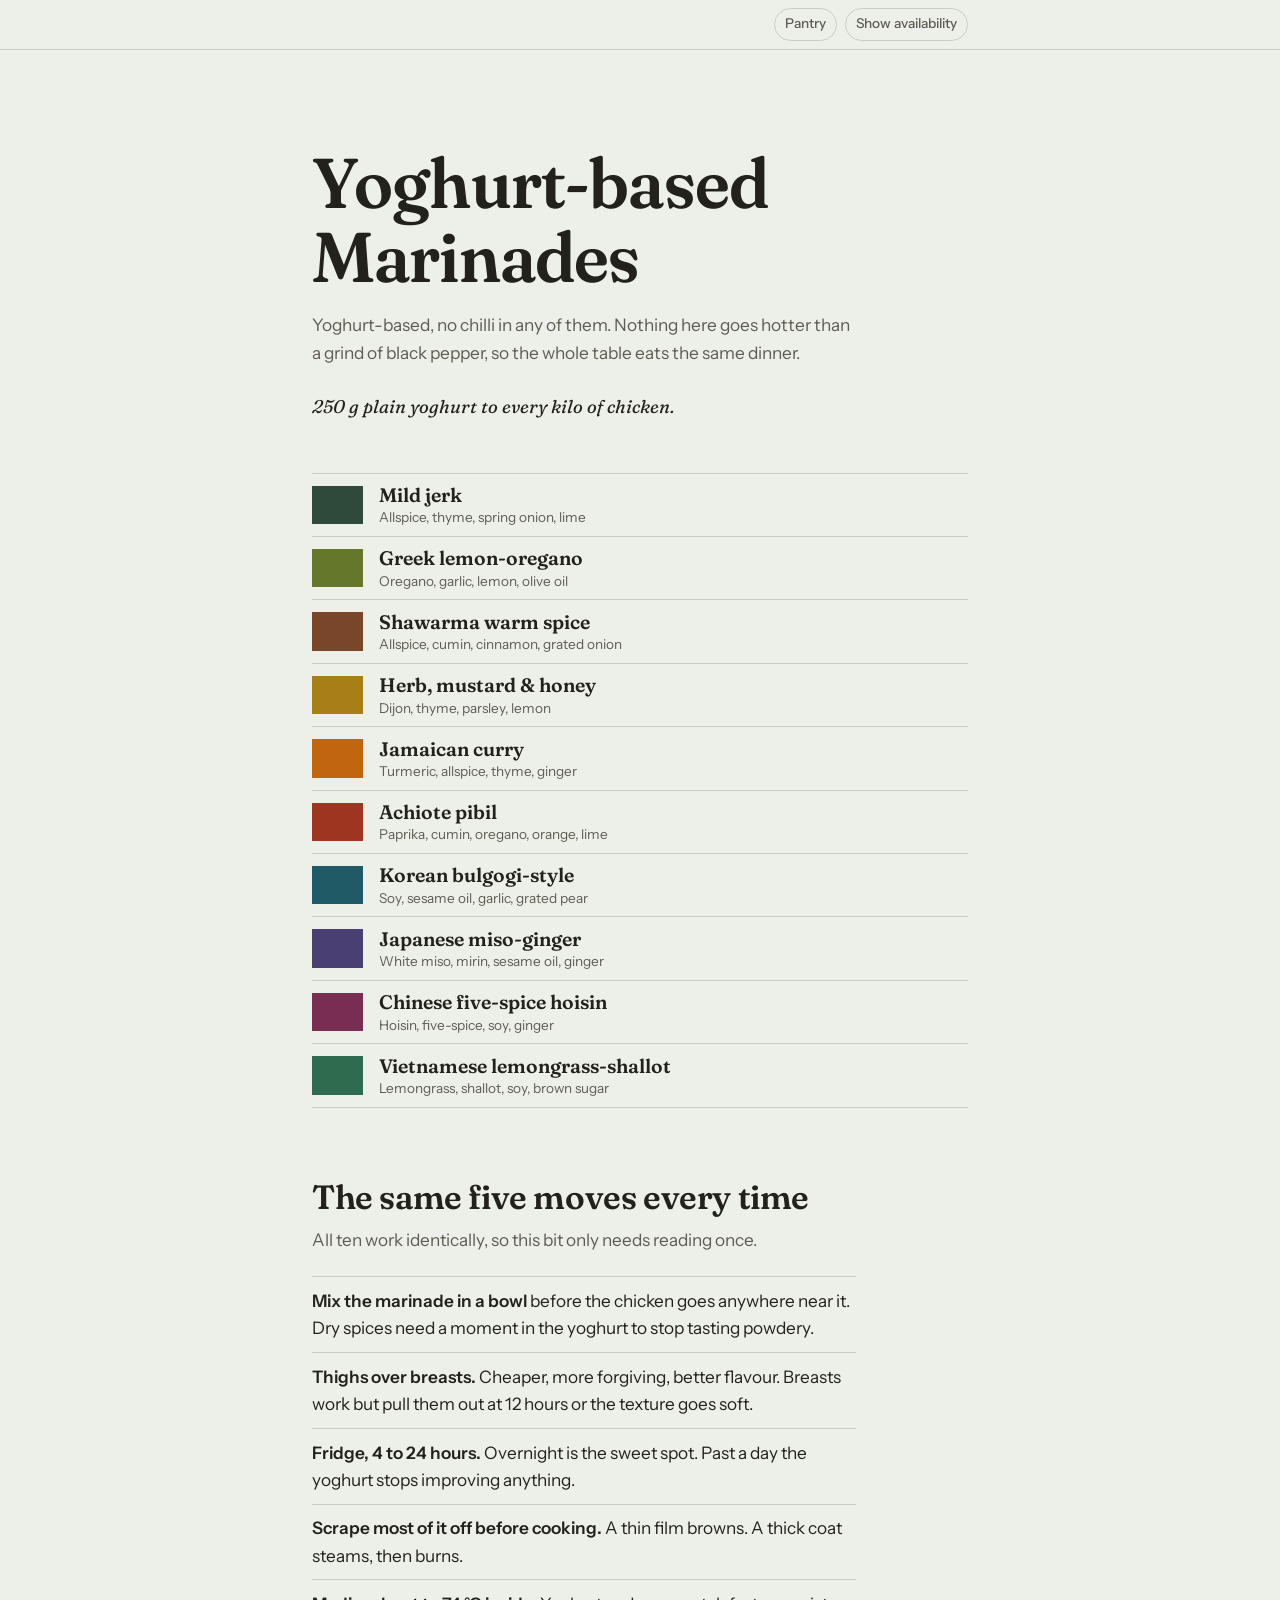
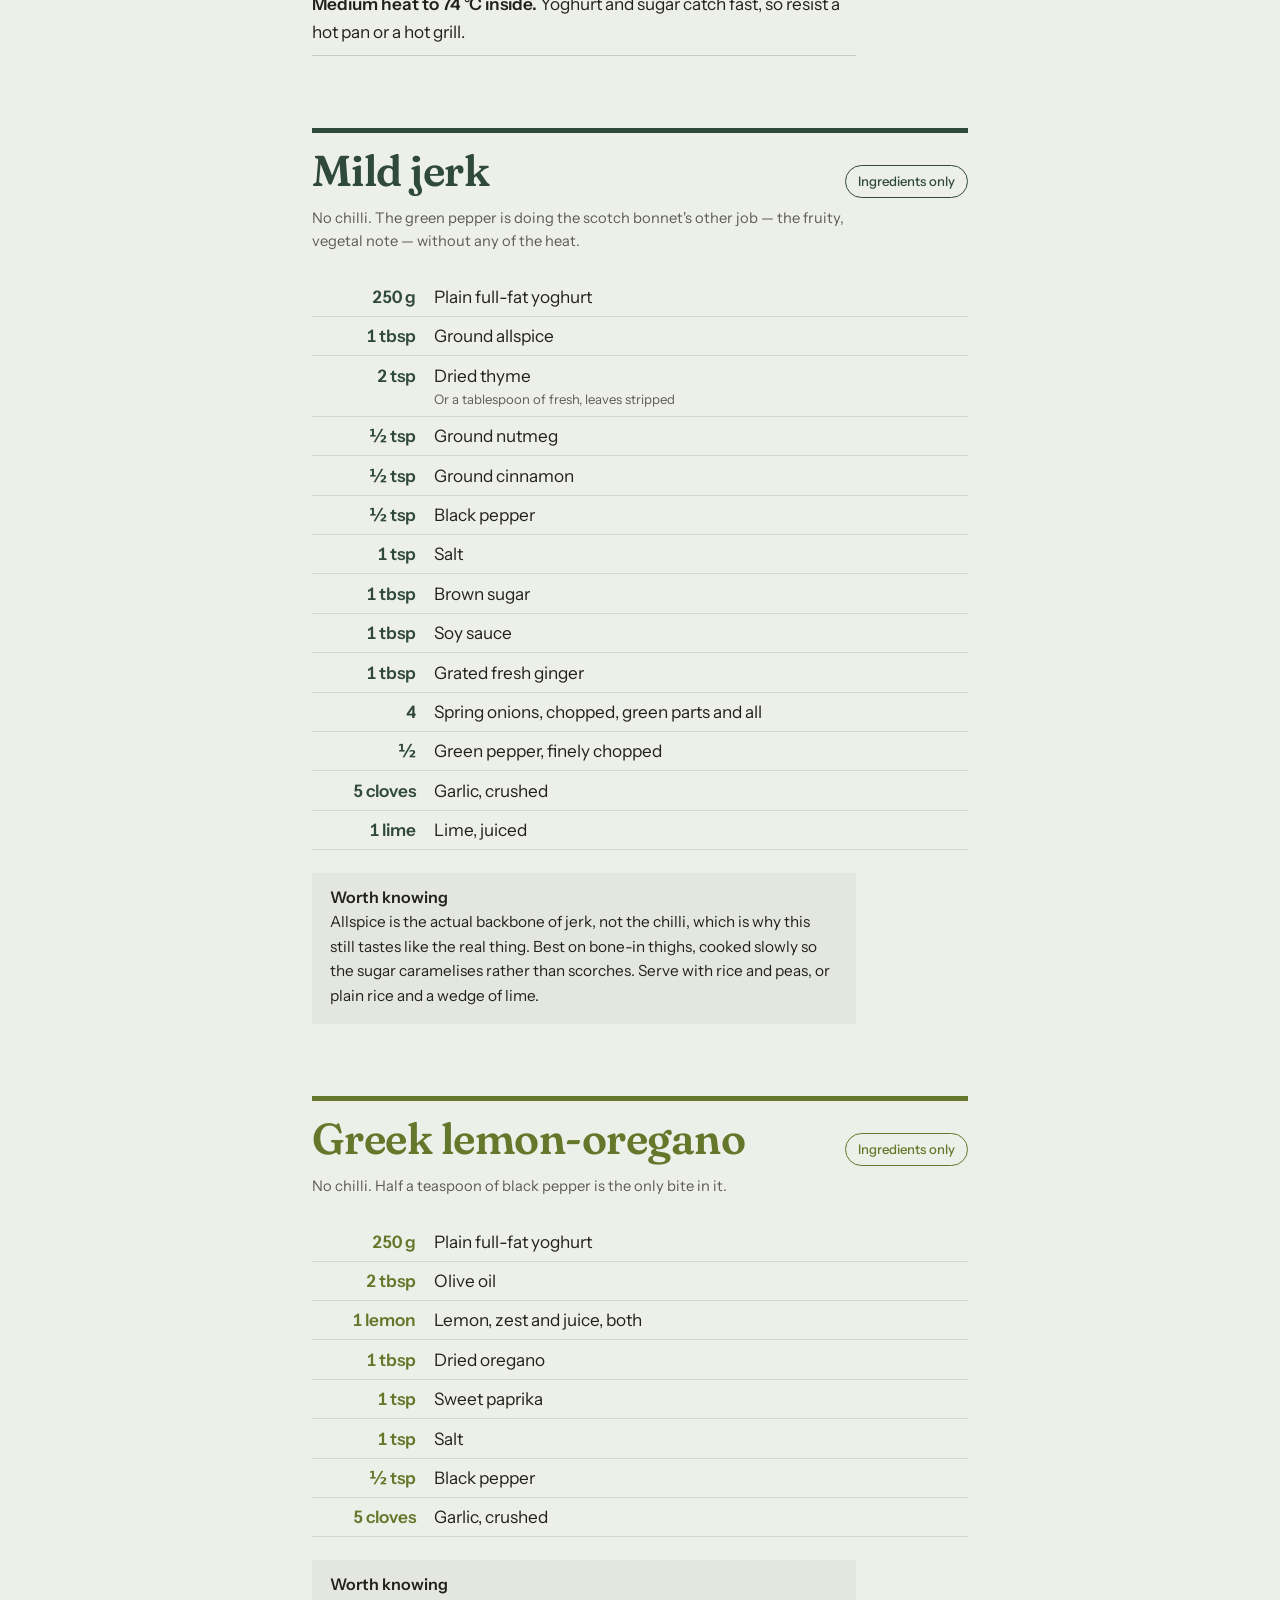
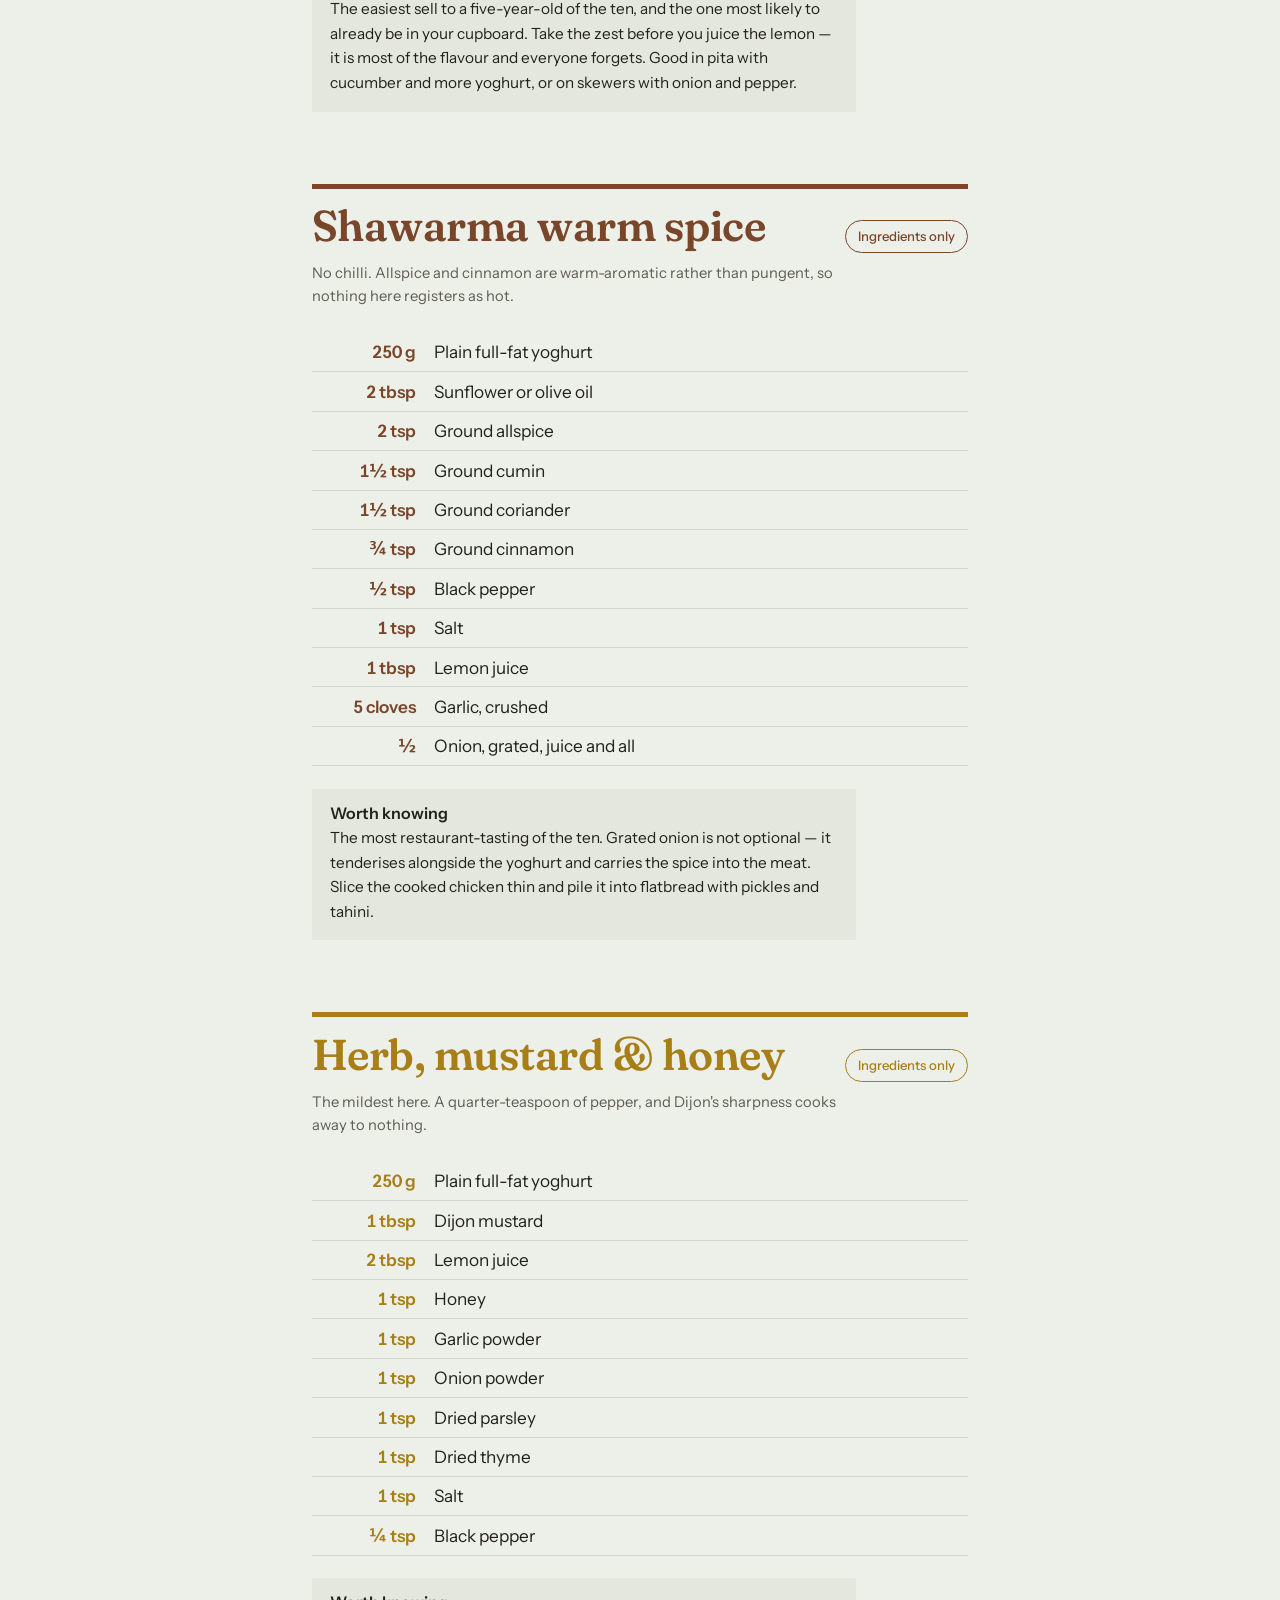
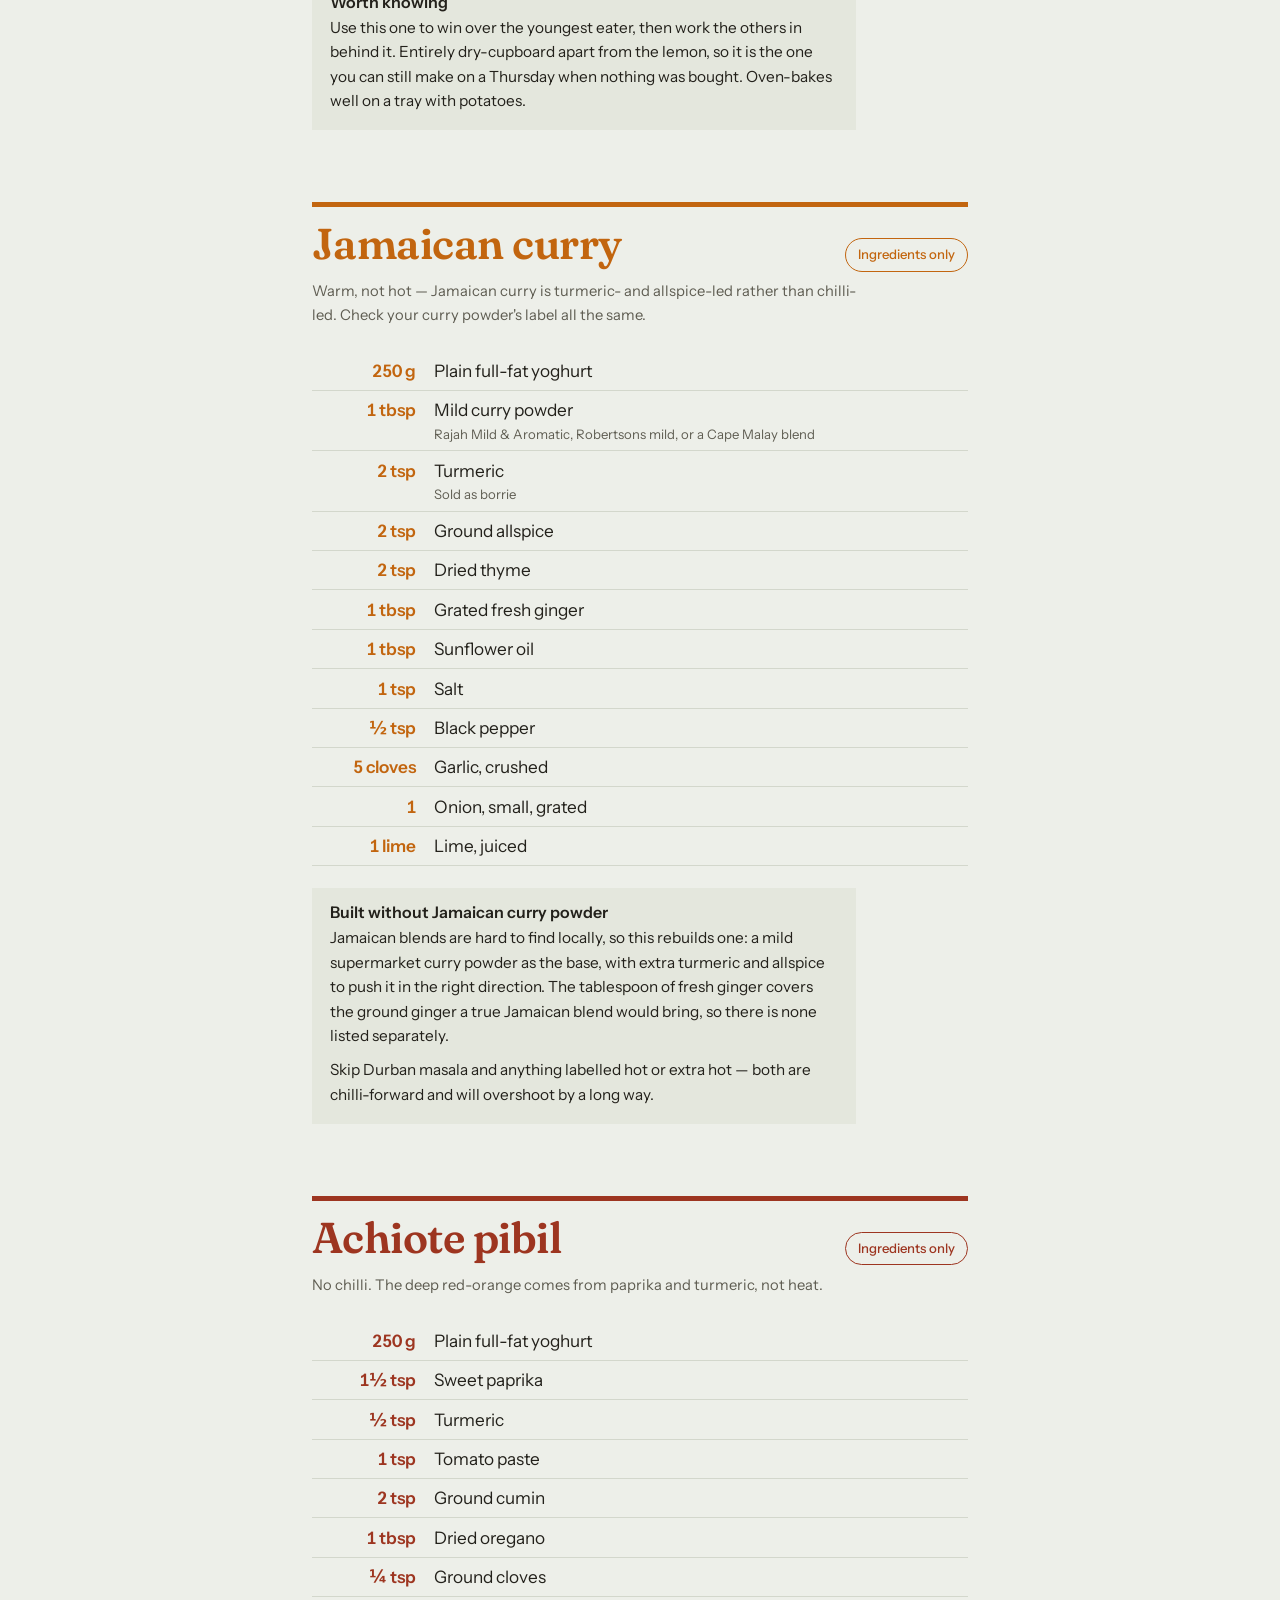
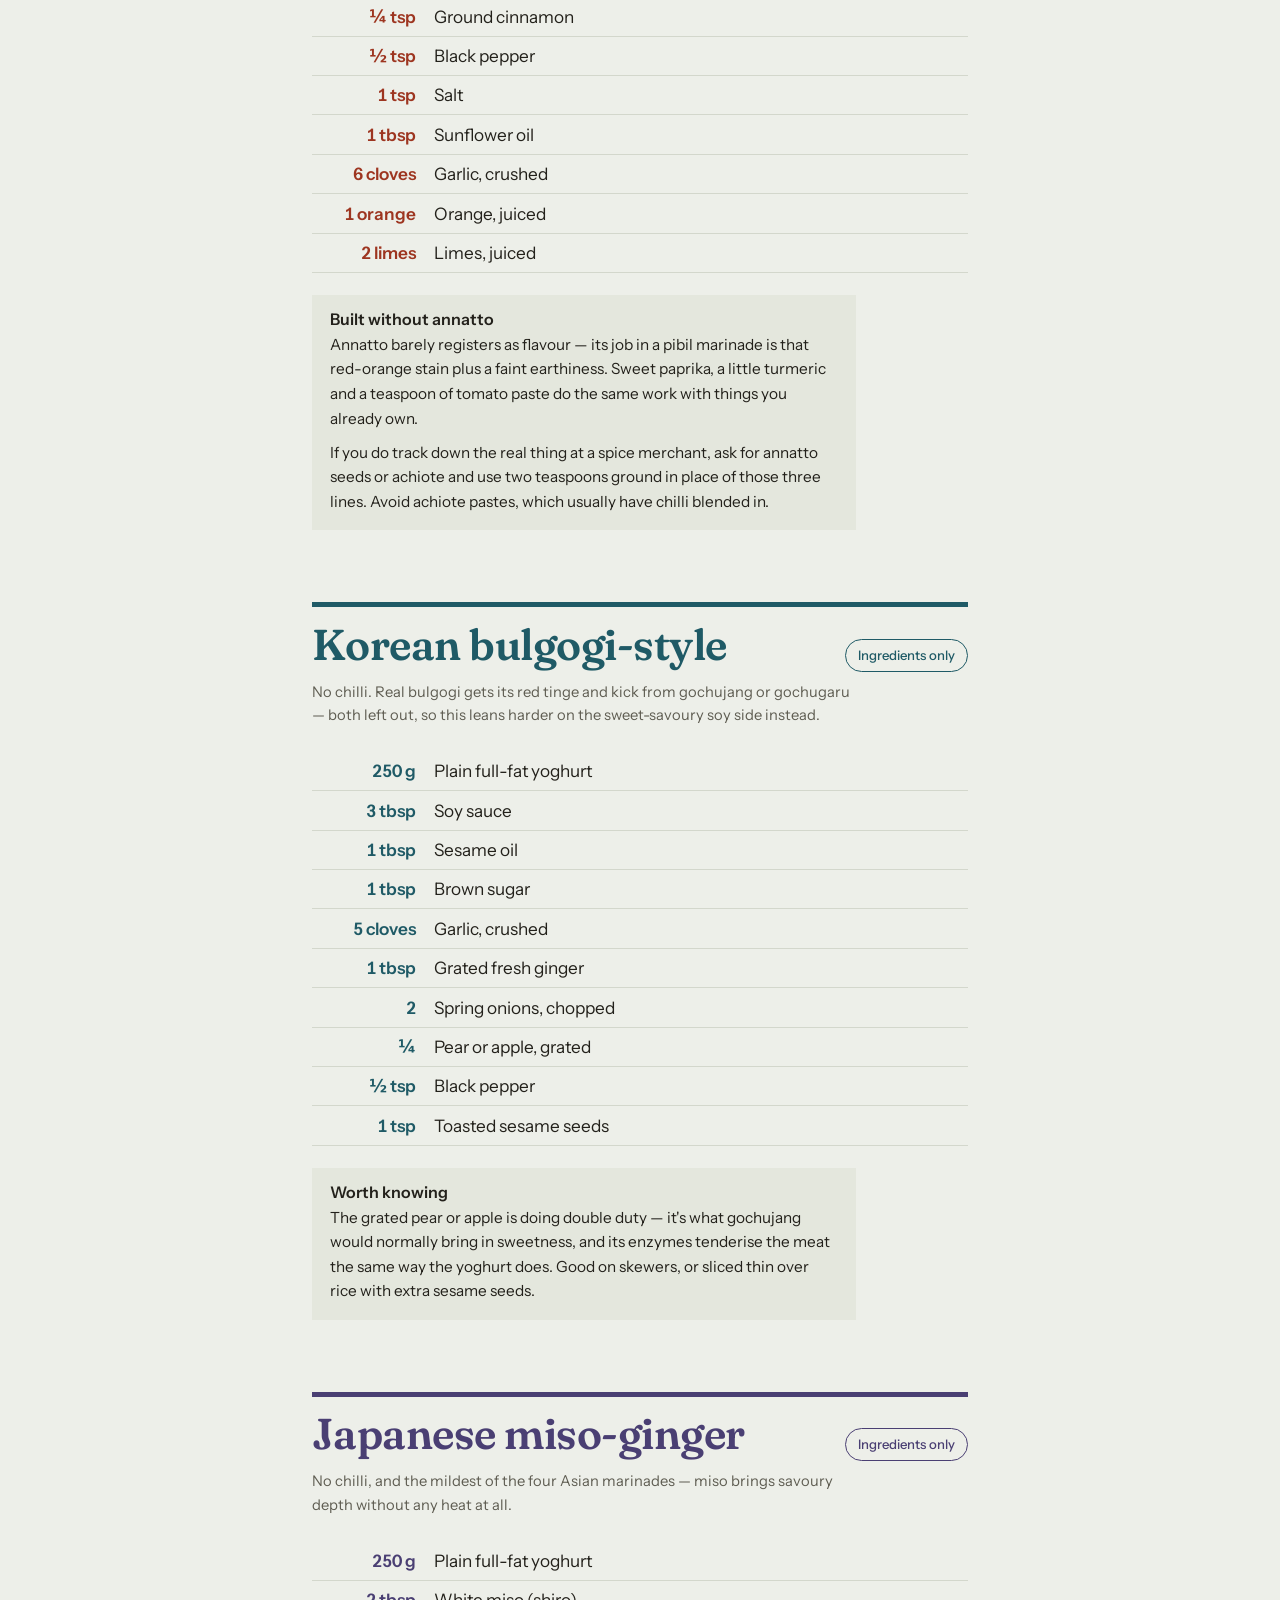
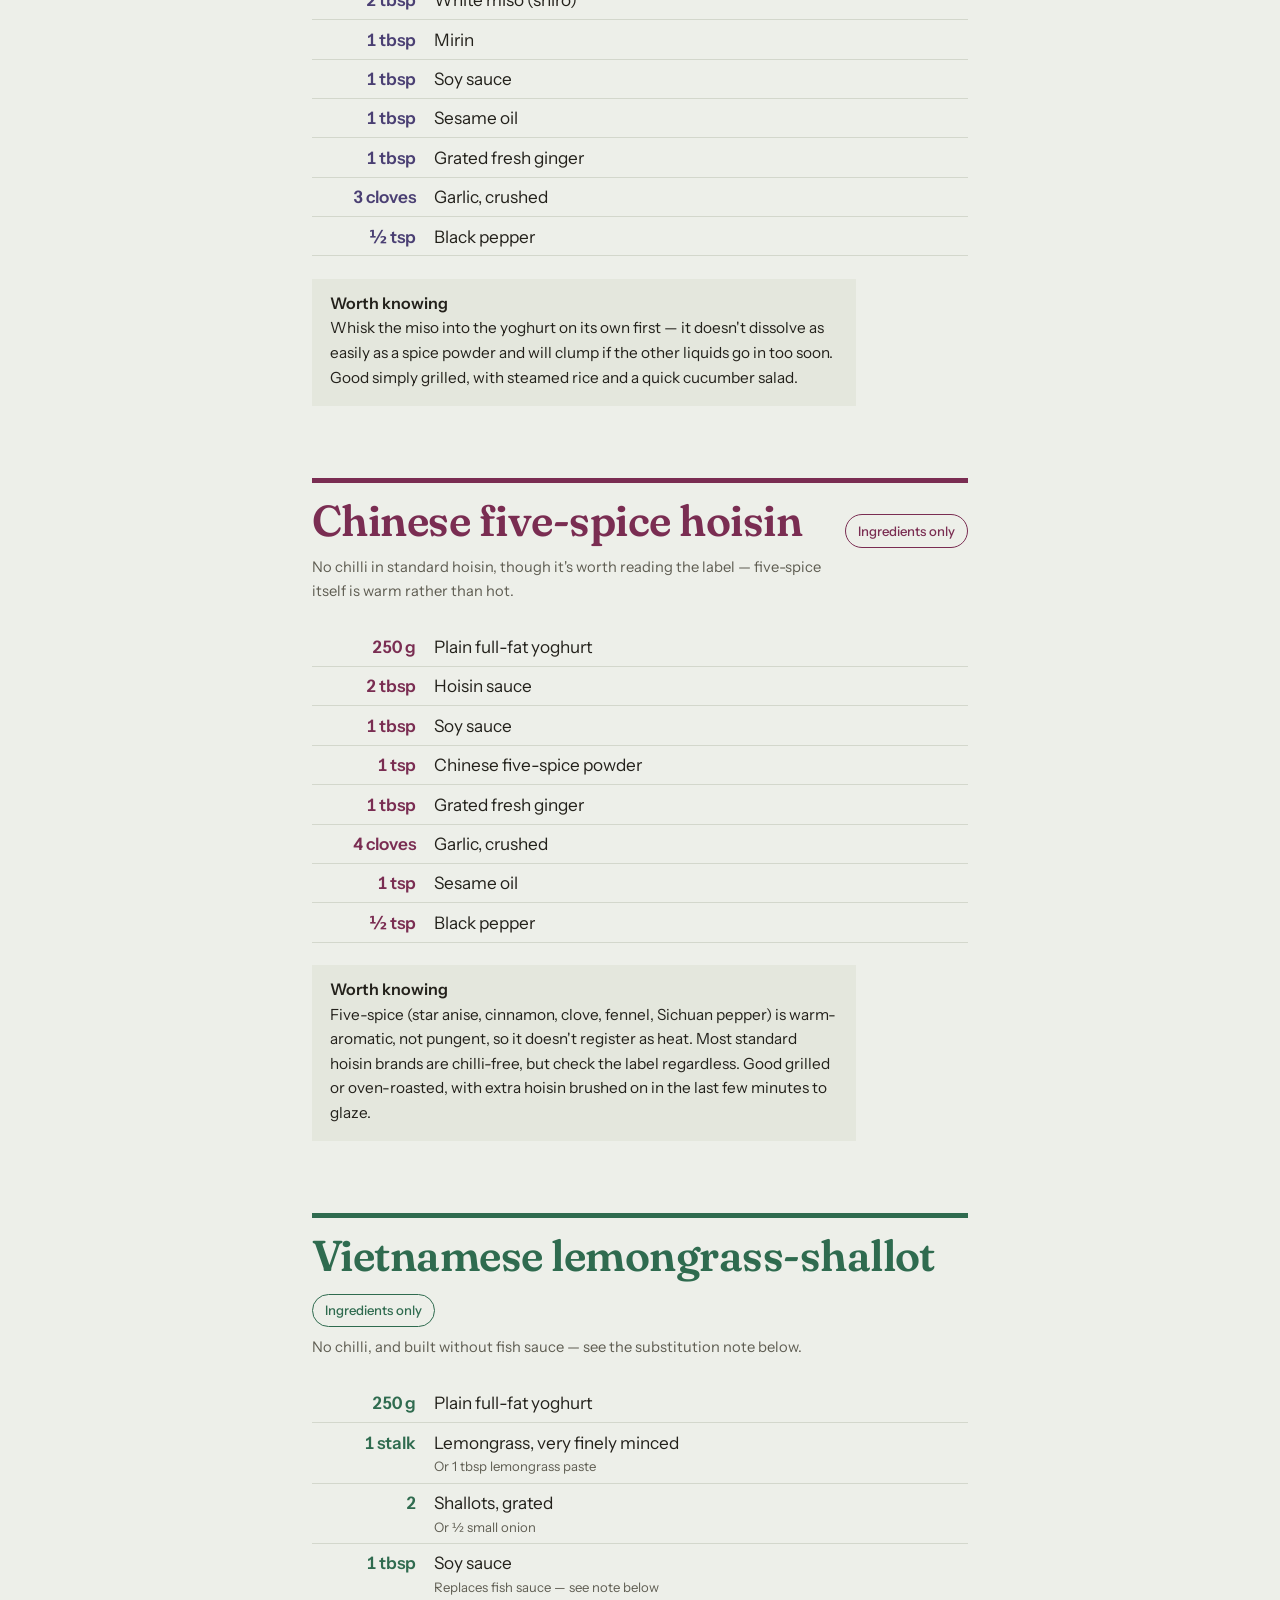
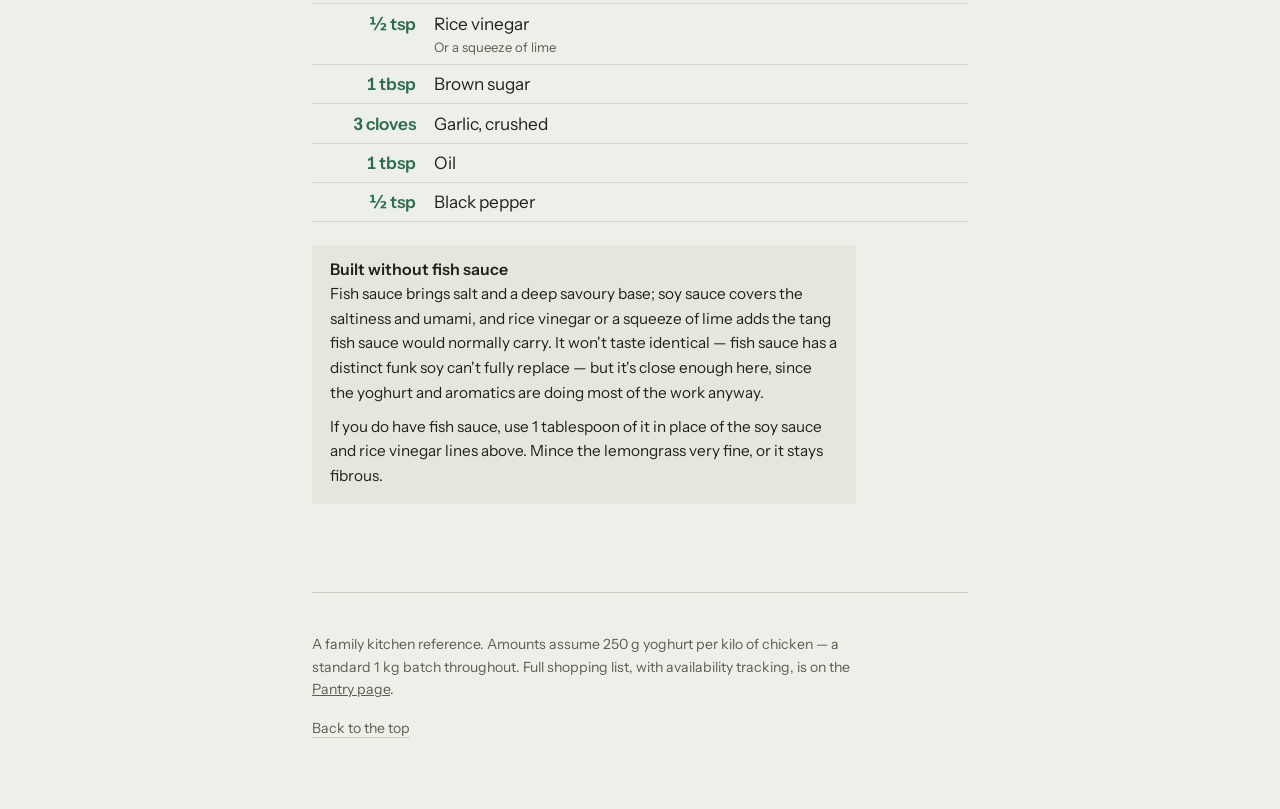
==== commit 9f1a6035: "Add files via upload" ====
--- a/index.html
+++ b/index.html
@@ -22,50 +22,50 @@
 <div class="wrap">
 
 <header class="hero">
-  <h1>Ten mild marinades</h1>
+  <h1>Yoghurt-based Marinades</h1>
   <p class="standfirst">Yoghurt-based, no chilli in any of them. Nothing here goes hotter than a grind of black pepper, so the whole table eats the same dinner.</p>
   <p class="ratio">250&nbsp;g plain yoghurt to every kilo of chicken.</p>
 
   <nav class="index" aria-label="The marinades">
     <a href="#jerk" style="--c:var(--jerk)">
       <span class="swatch" aria-hidden="true"></span>
-      <span class="idx-name">Mild jerk<span class="idx-key">Allspice, thyme, spring onion, lime</span></span>
+      <span class="idx-name">Mild jerk<span class="avail-pct" data-recipe="jerk" hidden></span><span class="idx-key">Allspice, thyme, spring onion, lime</span></span>
     </a>
     <a href="#greek" style="--c:var(--greek)">
       <span class="swatch" aria-hidden="true"></span>
-      <span class="idx-name">Greek lemon-oregano<span class="idx-key">Oregano, garlic, lemon, olive oil</span></span>
+      <span class="idx-name">Greek lemon-oregano<span class="avail-pct" data-recipe="greek" hidden></span><span class="idx-key">Oregano, garlic, lemon, olive oil</span></span>
     </a>
     <a href="#shawarma" style="--c:var(--shawarma)">
       <span class="swatch" aria-hidden="true"></span>
-      <span class="idx-name">Shawarma warm spice<span class="idx-key">Allspice, cumin, cinnamon, grated onion</span></span>
+      <span class="idx-name">Shawarma warm spice<span class="avail-pct" data-recipe="shawarma" hidden></span><span class="idx-key">Allspice, cumin, cinnamon, grated onion</span></span>
     </a>
     <a href="#honey" style="--c:var(--honey)">
       <span class="swatch" aria-hidden="true"></span>
-      <span class="idx-name">Herb, mustard &amp; honey<span class="idx-key">Dijon, thyme, parsley, lemon</span></span>
+      <span class="idx-name">Herb, mustard &amp; honey<span class="avail-pct" data-recipe="honey" hidden></span><span class="idx-key">Dijon, thyme, parsley, lemon</span></span>
     </a>
     <a href="#curry" style="--c:var(--curry)">
       <span class="swatch" aria-hidden="true"></span>
-      <span class="idx-name">Jamaican curry<span class="idx-key">Turmeric, allspice, thyme, ginger</span></span>
+      <span class="idx-name">Jamaican curry<span class="avail-pct" data-recipe="curry" hidden></span><span class="idx-key">Turmeric, allspice, thyme, ginger</span></span>
     </a>
     <a href="#achiote" style="--c:var(--achiote)">
       <span class="swatch" aria-hidden="true"></span>
-      <span class="idx-name">Achiote pibil<span class="idx-key">Paprika, cumin, oregano, orange, lime</span></span>
+      <span class="idx-name">Achiote pibil<span class="avail-pct" data-recipe="achiote" hidden></span><span class="idx-key">Paprika, cumin, oregano, orange, lime</span></span>
     </a>
     <a href="#korean" style="--c:var(--korean)">
       <span class="swatch" aria-hidden="true"></span>
-      <span class="idx-name">Korean bulgogi-style<span class="idx-key">Soy, sesame oil, garlic, grated pear</span></span>
+      <span class="idx-name">Korean bulgogi-style<span class="avail-pct" data-recipe="korean" hidden></span><span class="idx-key">Soy, sesame oil, garlic, grated pear</span></span>
     </a>
     <a href="#miso" style="--c:var(--miso)">
       <span class="swatch" aria-hidden="true"></span>
-      <span class="idx-name">Japanese miso-ginger<span class="idx-key">White miso, mirin, sesame oil, ginger</span></span>
+      <span class="idx-name">Japanese miso-ginger<span class="avail-pct" data-recipe="miso" hidden></span><span class="idx-key">White miso, mirin, sesame oil, ginger</span></span>
     </a>
     <a href="#hoisin" style="--c:var(--hoisin)">
       <span class="swatch" aria-hidden="true"></span>
-      <span class="idx-name">Chinese five-spice hoisin<span class="idx-key">Hoisin, five-spice, soy, ginger</span></span>
+      <span class="idx-name">Chinese five-spice hoisin<span class="avail-pct" data-recipe="hoisin" hidden></span><span class="idx-key">Hoisin, five-spice, soy, ginger</span></span>
     </a>
     <a href="#viet" style="--c:var(--viet)">
       <span class="swatch" aria-hidden="true"></span>
-      <span class="idx-name">Vietnamese lemongrass-shallot<span class="idx-key">Lemongrass, shallot, soy, brown sugar</span></span>
+      <span class="idx-name">Vietnamese lemongrass-shallot<span class="avail-pct" data-recipe="viet" hidden></span><span class="idx-key">Lemongrass, shallot, soy, brown sugar</span></span>
     </a>
   </nav>
 </header>
@@ -369,6 +369,26 @@
     var ids = row.getAttribute('data-pantry-id').split(' ');
     var have = ids.some(function(id){ return stockMap[id] === 'have'; });
     row.classList.toggle('pantry-have', have);
+  });
+
+  /* ---- per-recipe availability percentage badge (nav index) ----
+     Excludes the yoghurt row (and there's no chicken row to begin with) —
+     both are assumed always on hand, so only tracked pantry ingredients count. */
+  var recipeSections = Array.prototype.slice.call(document.querySelectorAll('.recipe'));
+  recipeSections.forEach(function(sec){
+    var badge = document.querySelector('.avail-pct[data-recipe="' + sec.id + '"]');
+    if(!badge) return;
+    var rows = Array.prototype.slice.call(sec.querySelectorAll('.ing div[data-pantry-id]'));
+    if(!rows.length) return;
+    var haveCount = rows.filter(function(row){
+      var ids = row.getAttribute('data-pantry-id').split(' ');
+      return ids.some(function(id){ return stockMap[id] === 'have'; });
+    }).length;
+    var pct = Math.round((haveCount / rows.length) * 100);
+    badge.textContent = pct + '%';
+    badge.classList.remove('low','mid','high');
+    badge.classList.add(pct >= 95 ? 'high' : (pct < 80 ? 'low' : 'mid'));
+    badge.hidden = false;
   });
 
   var AVAIL_KEY = 'showAvailability:v1';
--- a/styles.css
+++ b/styles.css
@@ -125,6 +125,22 @@
   transition:color .15s;
 }
 .idx-key{display:block;font-family:var(--body);font-size:.85rem;font-weight:400;color:var(--ink-2);margin-top:.12rem}
+
+.avail-pct{display:none}
+body.show-availability .avail-pct{
+  display:inline-block;
+  margin-left:.55rem;
+  padding:.05rem .5rem;
+  border-radius:999px;
+  font-family:var(--body);
+  font-size:.7rem;
+  font-weight:700;
+  letter-spacing:.02em;
+  vertical-align:.15em;
+}
+.avail-pct.low{background:#bfe3b8;color:#1f3d22}
+.avail-pct.mid{background:#5fa85a;color:#fff}
+.avail-pct.high{background:#1f4d28;color:#fff}
 
 /* ---------- generic sections ---------- */
 section{padding:clamp(2.8rem,8vw,4.5rem) 0 0}
